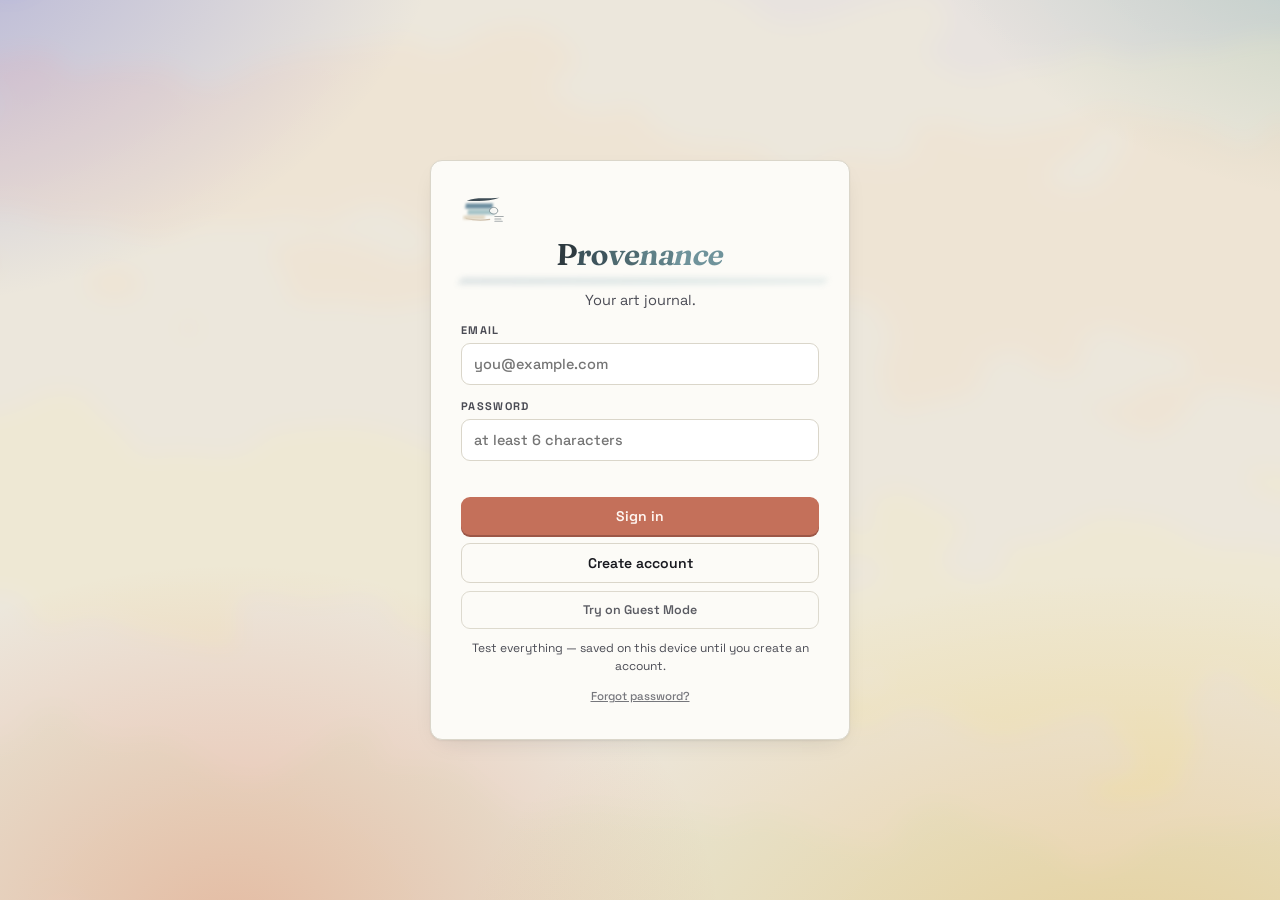
==== index.html @ 696d755c "Implement About modal with backup and delete options Added functionality for the About modal, includ" ====
<!DOCTYPE html>
<html lang="en">
<head>
  <link rel="icon" type="image/svg+xml" href="icon.svg">
<link rel="apple-touch-icon" href="icon.svg">
<link rel="manifest" href="manifest.webmanifest">
<meta name="mobile-web-app-capable" content="yes">
<meta charset="UTF-8">
<meta name="viewport" content="width=device-width, initial-scale=1, viewport-fit=cover">
<meta name="theme-color" content="#191A20">
<meta name="apple-mobile-web-app-capable" content="yes">
<title>Provenance – Your art journal</title>
<link rel="preconnect" href="https://fonts.googleapis.com">
<link rel="preconnect" href="https://fonts.gstatic.com" crossorigin>
<link href="https://fonts.googleapis.com/css2?family=Fraunces:ital,opsz,wght@0,9..144,400..900;1,9..144,400..900&family=Space+Grotesk:wght@400..700&display=swap" rel="stylesheet">
<style>
*{box-sizing:border-box}
:root{
  --paper:#F2F1EC; --card:#FCFBF7; --ink:#191A20; --ink-soft:#4A4B54;
  --line:#DAD6CA; --ultra:#2733C9; --verm:#DE4A1F; --ochre:#E39B18; --green:#2E7D4F;
  --shadow:0 1px 2px rgba(25,26,32,.06),0 8px 24px -12px rgba(25,26,32,.18);
  --r:12px;
}
html{scroll-behavior:smooth}
body{margin:0;font-family:'Space Grotesk',system-ui,sans-serif;color:var(--ink);min-height:100vh;background-color:var(--paper);
  background-image:
    radial-gradient(900px 500px at 92% -80px, rgba(39,51,201,.07), transparent 60%),
    radial-gradient(800px 520px at -120px 30%, rgba(222,74,31,.06), transparent 60%),
    radial-gradient(700px 500px at 85% 105%, rgba(227,155,24,.08), transparent 60%);
  background-attachment:scroll;}
body::after{content:'';position:fixed;inset:0;pointer-events:none;z-index:1;opacity:.6;
  background-image:url("data:image/svg+xml,%3Csvg xmlns='http://www.w3.org/2000/svg' width='140' height='140'%3E%3Cfilter id='n'%3E%3CfeTurbulence type='fractalNoise' baseFrequency='.9' numOctaves='2' stitchTiles='stitch'/%3E%3CfeColorMatrix values='0 0 0 0 0 0 0 0 0 0 0 0 0 0 0 0 0 0 .05 0'/%3E%3C/filter%3E%3Crect width='140' height='140' filter='url(%23n)'/%3E%3C/svg%3E");}
body.locked{overflow:hidden}
button{font-family:inherit}
.top{position:sticky;top:0;z-index:40;color:#F4F2EC;background:linear-gradient(120deg,hsl(var(--brand-hue,235),60%,24%),hsl(calc(var(--brand-hue,235) + 139),62%,30%) 55%,hsl(calc(var(--brand-hue,235) + 163),70%,34%))}  .bar{max-width:1100px;margin:auto;display:flex;align-items:center;gap:14px;padding:10px 18px;flex-wrap:wrap}
.brand{display:flex;align-items:center;gap:10px;background:none;border:0;color:inherit;cursor:pointer;padding:4px 0}
.brand-dabs{display:flex}
.brand-dabs i{width:13px;height:13px;display:block;margin-left:-4px;border:1.5px solid rgba(244,242,236,.85);border-radius:47% 53% 50% 50%/52% 48% 55% 45%}
.brand-dabs i:nth-child(1){background:var(--ultra)}
.brand-dabs i:nth-child(2){background:var(--verm)}
.brand-dabs i:nth-child(3){background:var(--ochre)}
.brand-name{font-family:'Fraunces';font-weight:650;font-size:22px;letter-spacing:.2px}
.brand-name em{font-style:italic;color:var(--ochre)}
.tabs{display:flex;gap:4px;background:rgba(255,255,255,.09);padding:4px;border-radius:999px}
.tab{border:0;background:transparent;color:#CFCDC4;font:600 14px 'Space Grotesk';padding:7px 16px;border-radius:999px;cursor:pointer;transition:.2s}
.tab:hover{color:#fff}
.tab.active{background:var(--paper);color:var(--ink)}
.bar-right{margin-left:auto;display:flex;align-items:center;gap:10px}
.btn{border:0;cursor:pointer;font:600 14px 'Space Grotesk';border-radius:9px;padding:10px 16px;display:inline-flex;align-items:center;gap:7px;transition:transform .15s,box-shadow .15s,background .15s,border-color .15s}
.btn:active{transform:translateY(1px)}
.btn.primary{background:var(--verm);color:#FFF7F2;box-shadow:0 2px 0 #A93413}
.btn.primary:hover{background:#E85A2E;transform:translateY(-1px)}
.btn.ghost{background:transparent;border:1.5px solid var(--line);color:var(--ink)}
.btn.ghost:hover{border-color:var(--ink)}
.btn.sm{padding:7px 12px;font-size:13px}
.icon-btn{border:0;background:transparent;cursor:pointer;color:var(--ink-soft);font-size:14px;padding:6px;border-radius:8px;line-height:1;transition:.15s}
.icon-btn:hover{background:rgba(25,26,32,.08);color:var(--ink)}
.icon-btn.light{color:#CFCDC4;font-size:16px}
.icon-btn.light:hover{background:rgba(255,255,255,.12);color:#fff}
main{max-width:1100px;margin:0 auto;padding:28px 18px 120px;position:relative;z-index:2}
.display{font-family:'Fraunces';font-weight:640;font-size:clamp(30px,4.5vw,44px);line-height:1.05;margin:0;letter-spacing:-.5px}
.sub{margin:6px 0 0;color:var(--ink-soft);font-size:14.5px}
.page-head{display:flex;align-items:flex-end;justify-content:space-between;gap:16px;margin-bottom:26px;flex-wrap:wrap}
.search{background:#fff;border:1.5px solid var(--line);border-radius:999px;padding:10px 18px;font:500 14px 'Space Grotesk';min-width:240px;transition:.2s;color:var(--ink)}
.search:focus{outline:none;border-color:var(--ultra);box-shadow:0 0 0 3px rgba(39,51,201,.15)}
.foot{text-align:center;color:#9B988C;font-size:12.5px;padding:0 18px 40px;position:relative;z-index:2}
@media(max-width:640px){.foot{padding:0 18px 170px}}
.day-head{display:flex;align-items:center;gap:10px;margin:30px 0 14px;font:700 12px 'Space Grotesk';letter-spacing:.14em;text-transform:uppercase;color:var(--ink-soft)}
.day-head::before{content:'';width:10px;height:10px;background:var(--ultra);border-radius:47% 53% 50% 50%/52% 48% 55% 45%;flex:none}
.day-head::after{content:'';flex:1;height:1px;background:var(--line)}
.card{background:var(--card);border:1px solid var(--line);border-radius:var(--r);box-shadow:var(--shadow)}
.entry{padding:16px 18px;margin-bottom:14px;animation:rise .5s cubic-bezier(.16,.84,.3,1) both;animation-delay:calc(var(--i,0)*45ms);transition:box-shadow .2s,transform .2s}
.entry:hover{transform:translateY(-2px);box-shadow:0 2px 3px rgba(25,26,32,.05),0 16px 32px -14px rgba(25,26,32,.22)}
.entry-top{display:flex;align-items:center;gap:8px;flex-wrap:wrap}
.chip{display:inline-flex;align-items:center;gap:6px;font:600 12.5px 'Space Grotesk';padding:5px 11px;border-radius:999px;border:1px solid var(--line);background:#fff}
.pchip{border-color:rgba(39,51,201,.35);background:rgba(39,51,201,.07);color:var(--ultra);cursor:pointer;transition:.15s}
.pchip:hover{background:rgba(39,51,201,.15)}
.chip.stage{background:transparent;border-color:transparent;color:#9B988C;font-weight:500;font-size:11.5px;padding:3px 8px}
.etime{margin-left:auto;font-size:12px;color:#9B988C;font-variant-numeric:tabular-nums}
.etools{position:absolute;right:0;top:0;bottom:0;display:flex;flex-direction:column;justify-content:center;gap:2px;opacity:0;transition:.2s;padding-right:4px}
.etools .icon-btn{font-size:13px;padding:5px 6px}
.entry:hover .etools{opacity:1}
.entry{position:relative}
@media (hover:none){.etools{opacity:1}}
.etext{margin:12px 2px 4px;font-size:15px;line-height:1.55;white-space:pre-wrap;color:#26272E}
.thumbs{display:flex;gap:8px;flex-wrap:wrap;margin-top:12px}
.thumb{position:relative;border:0;padding:0;background:#E9E6DC;border-radius:9px;overflow:hidden;cursor:zoom-in;width:110px;height:84px;box-shadow:inset 0 0 0 1px var(--line);flex:none}
.thumb img{width:100%;height:100%;object-fit:cover;display:block;transition:transform .3s}
.thumb:hover img{transform:scale(1.05)}
.thumb-x{position:absolute;top:5px;right:5px;width:22px;height:22px;border-radius:50%;border:0;background:rgba(20,21,27,.78);color:#fff;font-size:11px;cursor:pointer;line-height:1}
.pal{display:flex;align-items:center;gap:10px;margin-top:12px;flex-wrap:wrap}
.dabs{display:flex;flex-wrap:wrap}
.dab{width:19px;height:19px;flex:none;background:var(--c);border-radius:46% 54% 52% 48%/50% 46% 54% 50%;box-shadow:inset 0 0 0 1.5px rgba(25,26,32,.18),0 1px 2px rgba(25,26,32,.15);margin-left:-5px;transition:transform .15s}
.dab:first-child{margin-left:0}
.dab:hover{transform:scale(1.25) rotate(8deg)}
.dabs.sm .dab{width:14px;height:14px}
.pal-names{font-size:12.5px;color:var(--ink-soft)}
.hint{color:#9B988C;font-size:13px}
.pgrid{display:grid;grid-template-columns:repeat(auto-fill,minmax(250px,1fr));gap:20px}
.pcard{overflow:hidden;cursor:pointer;animation:rise .5s both;animation-delay:calc(var(--i,0)*55ms);transition:transform .25s cubic-bezier(.16,.84,.3,1),box-shadow .25s}
.pgrid .pcard:nth-child(3n+2){rotate:.4deg}
.pgrid .pcard:nth-child(3n){rotate:-.35deg}
.pcard:hover{transform:translateY(-5px);box-shadow:0 20px 40px -16px rgba(25,26,32,.3);rotate:0deg}
.pcover{aspect-ratio:4/3;position:relative;display:flex;align-items:center;justify-content:center;overflow:hidden;background:linear-gradient(135deg,hsl(var(--h,40) 45% 84%),hsl(calc(var(--h,40) + 45) 48% 70%))}
.pcover img{width:100%;height:100%;object-fit:cover;transition:transform .5s}
.pcard:hover .pcover img{transform:scale(1.04)}
.pnum-ghost{font-family:'Fraunces';font-style:italic;font-weight:700;font-size:74px;color:rgba(25,26,32,.18)}
.status{position:absolute;top:10px;left:10px;font:700 10.5px 'Space Grotesk';letter-spacing:.1em;text-transform:uppercase;padding:5px 10px;border-radius:999px;color:#fff}
.status.wip{background:var(--ochre);color:#3D2B00}
.status.done{background:var(--green)}
.pinfo{padding:14px 16px 16px;display:flex;flex-direction:column;justify-content:flex-start;min-height:90px}
.prow{align-items:baseline;margin-bottom:4px;min-height:24px}
.ptitle.untitled{color:var(--ink-soft);opacity:0.6;font-style:italic}.prow{display:flex;align-items:baseline;gap:9px;flex-wrap:wrap}
.pnum{font-family:'Fraunces';font-style:italic;font-weight:700;color:var(--verm);font-size:17px;white-space:nowrap}
.ptitle{font-family:'Fraunces';font-weight:620;font-size:19px;line-height:1.2}
.pmeta{margin-top:5px;font-size:12.5px;color:var(--ink-soft)}
.pinfo .dabs{margin-top:10px}
.backlink{background:none;border:0;font:600 13.5px 'Space Grotesk';color:var(--ultra);cursor:pointer;padding:0;margin-bottom:16px}
.backlink:hover{text-decoration:underline}
.pd-head{display:flex;gap:24px;padding:26px 28px;align-items:flex-start;flex-wrap:wrap;margin-bottom:8px}
.pd-num{font-family:'Fraunces';font-style:italic;font-weight:900;font-size:clamp(56px,9vw,92px);line-height:.85;color:var(--ultra)}
.pd-main{flex:1;min-width:240px}
.pd-stats{display:flex;gap:20px;margin-top:14px;flex-wrap:wrap;font-size:13px;color:var(--ink-soft)}
.pd-stats b{font-family:'Fraunces';font-size:18px;color:var(--ink);display:block}
.pd-actions{display:flex;gap:8px;flex-wrap:wrap}
.h3{font:700 12px 'Space Grotesk';letter-spacing:.14em;text-transform:uppercase;color:var(--ink-soft);margin:30px 0 12px}
.pal-chips{display:flex;flex-wrap:wrap;gap:8px}
.pal-chip{display:inline-flex;align-items:center;gap:8px;background:#fff;border:1px solid var(--line);padding:6px 12px 6px 8px;border-radius:999px;font-size:13px}
.pal-chip .dab{margin:0}
.filmstrip{display:flex;gap:14px;overflow-x:auto;padding:4px 2px 14px}
.film{flex:0 0 auto;border:0;background:none;padding:0;cursor:zoom-in;text-align:center}
.film img{height:150px;border-radius:8px;display:block;box-shadow:var(--shadow);border:4px solid #fff;transition:transform .2s}
.film:hover img{transform:translateY(-3px) rotate(-.6deg)}
.film span{display:block;font-size:11px;color:var(--ink-soft);margin-top:6px}
.empty{max-width:560px;margin:60px auto;text-align:center;background:var(--card);border:1px solid var(--line);border-radius:16px;padding:48px 34px;box-shadow:var(--shadow);animation:rise .5s both}
.empty .dabs{justify-content:center;margin-bottom:18px}
.empty .dabs .dab{width:26px;height:26px;margin-left:-8px}
.empty h2{margin:0 0 10px}
.empty p{color:var(--ink-soft);line-height:1.6;margin:0 0 22px}
.empty-actions{display:flex;gap:10px;justify-content:center;flex-wrap:wrap}
.empty.small{padding:26px;margin:20px auto;font-size:14px;color:var(--ink-soft)}
.modal-layer{position:fixed;inset:0;display:flex;align-items:flex-end;justify-content:center;z-index:80}
@media(min-width:640px){.modal-layer{align-items:center;padding:24px}}
.overlay{position:absolute;inset:0;background:rgba(20,21,27,.55);backdrop-filter:blur(3px);animation:fade .25s}
.panel{position:relative;background:var(--card);width:min(660px,100%);max-height:92vh;overflow:auto;border-radius:16px 16px 0 0;padding:22px 22px 26px;animation:pop .35s cubic-bezier(.16,.84,.3,1);box-shadow:0 24px 60px rgba(0,0,0,.3)}
@media(min-width:640px){.panel{border-radius:16px;padding:26px 28px}}
.panel-head{display:flex;align-items:center;justify-content:space-between;margin-bottom:8px}
.panel-head h2{font-family:'Fraunces';font-size:26px;margin:0;font-weight:640}
.panel label{display:block;font:700 11px 'Space Grotesk';letter-spacing:.12em;text-transform:uppercase;color:var(--ink-soft);margin:16px 0 6px}
.panel input[type=text],.panel input[type=number],.panel input[type=datetime-local],.panel select,.panel textarea{width:100%;background:#fff;border:1.5px solid var(--line);border-radius:9px;padding:10px 12px;font:500 14.5px 'Space Grotesk';color:var(--ink);transition:.2s}
.panel textarea{resize:vertical;min-height:110px;line-height:1.5}
.panel input:focus,.panel select:focus,.panel textarea:focus,.search:focus{outline:none;border-color:var(--ultra);box-shadow:0 0 0 3px rgba(39,51,201,.14)}
.grid2{display:grid;grid-template-columns:1fr 1fr;gap:12px}
@media(max-width:520px){.grid2{grid-template-columns:1fr}}
.rowflex{display:flex;gap:8px}
.rowflex select{flex:1}
.file-btn{display:inline-flex;border:1.5px dashed var(--line);border-radius:9px;padding:10px 14px;cursor:pointer;font:600 13px 'Space Grotesk';color:var(--ink-soft);margin-top:10px;transition:.2s}
.file-btn:hover{border-color:var(--ultra);color:var(--ultra)}
.pigments{display:flex;flex-wrap:wrap;gap:6px}
.pig{display:inline-flex;align-items:center;gap:6px;border:1px solid var(--line);background:#fff;border-radius:999px;padding:4px 10px 4px 6px;font-size:12px;cursor:pointer;transition:.15s;color:var(--ink-soft)}
.pig:hover{border-color:var(--ink);color:var(--ink);transform:translateY(-1px)}
.pig .dab{width:14px;height:14px;margin:0}
.color-row{display:flex;gap:8px;margin-bottom:8px;align-items:center}
.color-row input[type=color]{width:46px;height:42px;padding:2px;border:1.5px solid var(--line);border-radius:9px;background:#fff;cursor:pointer;flex:none}
.panel-foot{display:flex;gap:10px;margin-top:22px;align-items:center}
.spacer{flex:1}
.danger-btn{color:#B3261E;border-color:#E5B3AE}
.danger-btn:hover{border-color:#B3261E}
#lightbox{position:fixed;inset:0;background:rgba(15,15,19,.94);z-index:110;display:none;align-items:center;justify-content:center}
#lightbox.open{display:flex;animation:fade .2s}
#lightbox figure{margin:0;text-align:center}
#lightbox img{max-width:92vw;max-height:78vh;border-radius:6px;box-shadow:0 30px 80px rgba(0,0,0,.5)}
#lightbox figcaption{color:#B9B7AE;margin-top:14px;font-size:13px}
.lb-btn{position:absolute;background:rgba(244,242,236,.12);color:#F4F2EC;border:1px solid rgba(244,242,236,.25);width:44px;height:44px;border-radius:50%;font-size:17px;cursor:pointer;transition:.2s}
.lb-btn:hover{background:rgba(244,242,236,.25)}
.lb-close{top:18px;right:18px}
.lb-prev{left:16px;top:50%;transform:translateY(-50%)}
.lb-next{right:16px;top:50%;transform:translateY(-50%)}
.menu-wrap{position:relative}
.menu{position:absolute;right:0;top:calc(100% + 10px);background:var(--ink);border:1px solid rgba(255,255,255,.14);border-radius:12px;min-width:250px;padding:6px;display:none;box-shadow:0 20px 50px rgba(0,0,0,.4);z-index:60}
.menu.open{display:block;animation:pop .2s}
.menu button{display:block;width:100%;text-align:left;background:none;border:0;color:#E7E5DD;font:500 13.5px 'Space Grotesk';padding:9px 12px;border-radius:8px;cursor:pointer}
.menu button:hover{background:rgba(255,255,255,.1)}
.menu .danger{color:#FF9B84}
.menu hr{border:0;border-top:1px solid rgba(255,255,255,.12);margin:5px 8px}
.menu-note{padding:7px 12px;font-size:11.5px;color:#9B988C;line-height:1.45}
.menu-note b{color:#E7E5DD}
#toast{position:fixed;left:50%;bottom:26px;transform:translateX(-50%) translateY(20px);background:var(--ink);color:#F4F2EC;padding:11px 20px;border-radius:999px;font:600 13.5px 'Space Grotesk';opacity:0;pointer-events:none;transition:.3s;z-index:120;box-shadow:0 10px 30px rgba(0,0,0,.25);max-width:90vw;text-align:center}
#toast.show{opacity:1;transform:translateX(-50%)}
.fab{display:none}
@media(max-width:640px){
  .btn-label{display:none}
  .bar .btn.primary{padding:10px 14px}
  .search{min-width:0;width:100%}
  .pd-head{padding:20px}
  .fab{display:flex;position:fixed;right:18px;bottom:18px;z-index:50;width:58px;height:58px;border-radius:50%;background:var(--verm);color:#fff;border:0;font-size:28px;align-items:center;justify-content:center;box-shadow:0 10px 26px -6px rgba(222,74,31,.55);cursor:pointer;transition:transform .2s}
  .fab:active{transform:scale(.94)}
}
.auth-wrap{position:fixed;inset:0;z-index:90;display:flex;align-items:center;justify-content:center;padding:20px;overflow:auto;
  background-image:radial-gradient(900px 500px at 92% -80px, rgba(39,51,201,.07), transparent 60%),radial-gradient(800px 520px at -120px 30%, rgba(222,74,31,.06), transparent 60%),radial-gradient(700px 500px at 85% 105%, rgba(227,155,24,.08), transparent 60%);}
.auth-card{width:min(420px,100%);padding:34px 30px}
.auth-card .display{text-align:center;font-size:30px}
.auth-card .sub{text-align:center;margin:8px 0 4px}
.auth-card label{display:block;font:700 11px 'Space Grotesk';letter-spacing:.12em;text-transform:uppercase;color:var(--ink-soft);margin:14px 0 6px}
.auth-card input{width:100%;background:#fff;border:1.5px solid var(--line);border-radius:9px;padding:11px 12px;font:500 14.5px 'Space Grotesk';color:var(--ink)}
.auth-card input:focus{outline:none;border-color:var(--ultra);box-shadow:0 0 0 3px rgba(39,51,201,.14)}
.auth-msg{min-height:18px;font-size:13px;color:var(--verm);margin:12px 0 6px;text-align:center}
.auth-card ol{font-size:13.5px;line-height:1.8;color:var(--ink-soft);padding-left:20px;margin:14px 0 4px;text-align:left}
@keyframes rise{from{opacity:0;transform:translateY(14px)}to{opacity:1;transform:none}}
@keyframes fade{from{opacity:0}}
@keyframes pop{from{opacity:0;transform:translateY(18px) scale(.98)}to{opacity:1;transform:none}}
@media (prefers-reduced-motion:reduce){*{animation:none!important;transition:none!important}}
</style>
</head>
<body>

<div id="app-shell" style="display:none">
  <header class="top">
    <div class="bar">
      <button class="brand" data-action="goto" data-view="timeline" aria-label="Provenance home">
        <span class="brand-dabs"><i></i><i></i><i></i></span>
        <span class="brand-name"><span class="s1">P</span><span class="s2">ro</span><span class="s3">ve</span><span class="s4">na</span><span class="s5">nce</span></span>
      </button>
             <nav class="tabs">
        <button class="tab" data-action="goto" data-view="timeline">Timeline</button>
        <button class="tab" data-action="goto" data-view="paintings">Works</button>
      </nav>
      <button class="tab tab-viewer" data-action="goto" data-view="viewer">Viewer</button>
      <div class="bar-right">
        <div class="menu-wrap">
          <button class="icon-btn light" data-action="menu-toggle" title="Account &amp; data">⚙</button>
          <div class="menu" id="menu">
            <div class="menu-note"><b id="user-email"></b><br>Saved to the cloud automatically ✓</div>
            <hr>
            <button data-action="export">Export my data (.json)</button>
            <button data-action="import-click">Import a backup</button>
            <button data-action="load-sample">Load sample studio</button>
            <hr>
            <button data-action="sign-out" class="danger">Sign out</button>
          </div>
        </div>
      </div>
    </div>
  </header>
  <main id="view"></main>
  <footer class="foot">Provenance — your art journal.</footer>
</div>
<button class="float-btn entry-fab" data-action="new-entry" aria-label="New entry">+</button>
<button class="float-btn work-fab" data-action="new-painting" aria-label="New work">+</button>
<div id="auth-screen" class="auth-wrap" style="display:none">
  <div class="auth-card card">
    <div class="dabs" style="justify-content:center;margin-bottom:14px"><span class="dab" style="--c:var(--ultra)"></span><span class="dab" style="--c:var(--verm)"></span><span class="dab" style="--c:var(--ochre)"></span></div>
    <h1 class="display"><span class="s1">P</span><span class="s2">ro</span><span class="s3">ve</span><span class="s4">na</span><span class="s5">nce</span></h1>
    <p class="sub">Your art journal.</p>
    <label>Email</label>
    <input type="email" id="auth-email" placeholder="you@example.com" autocomplete="off">
    <label>Password</label>
    <input type="password" id="auth-password" placeholder="at least 6 characters" autocomplete="off">
    <div id="auth-msg" class="auth-msg"></div>
    <button class="btn primary" id="auth-signin" style="width:100%;justify-content:center">Sign in</button>
    <button class="btn ghost" id="auth-signup" style="width:100%;justify-content:center;margin-top:8px">Create account</button>
  </div>
</div>

<div id="setup-screen" class="auth-wrap" style="display:none">
  <div class="auth-card card">
    <div class="dabs" style="justify-content:center;margin-bottom:14px"><span class="dab" style="--c:var(--ultra)"></span><span class="dab" style="--c:var(--verm)"></span><span class="dab" style="--c:var(--ochre)"></span></div>
    <h1 class="display" style="font-size:28px">Welcome to Provenance</h1>
    <p class="sub">One-time setup — paste your Supabase key below.</p>
    <ol>
      <li>In Supabase, click the green <b>Connect</b> button at the top.</li>
      <li>Copy the key labeled <b>anon</b> (the public one).</li>
      <li>Paste it in the box below and press <b>Connect</b>.</li>
    </ol>
    <label>Supabase anon key</label>
    <input type="text" id="setup-key" placeholder="Paste your long key here">
    <div id="setup-msg" class="auth-msg"></div>
    <button class="btn primary" id="setup-save" style="width:100%;justify-content:center">Connect</button>
  </div>
</div>

<div id="modal-root"></div>
<div id="lightbox"></div>
<div id="toast"></div>
<input type="file" id="import-file" accept="application/json,.json" hidden>

<script src="supabase.js"></script>
<script>
'use strict';
/* Your address is filled in. Paste your anon key between the quotes on the EMBEDDED_KEY line. */
const SUPABASE_URL='https://ouvmdjbcovqmxucruahs.supabase.co';
const EMBEDDED_KEY='sb_publishable_d23fn1F8PlCQc-F3BCdJ7g_Z9bJ0OZf';
let anonKey='sb_publishable_d23fn1F8PlCQc-F3BCdJ7g_Z9bJ0OZf';
try{anonKey=localStorage.getItem('provenance.anonKey')||anonKey;}catch(e){}
if(!anonKey&&!EMBEDDED_KEY.includes('PASTE'))anonKey=EMBEDDED_KEY;
let db=null;

const $=s=>document.querySelector(s);
const uid=()=>Math.random().toString(36).slice(2,9)+Date.now().toString(36);
const esc=s=>String(s??'').replace(/[&<>"']/g,m=>({'&':'&amp;','<':'&lt;','>':'&gt;','"':'&quot;',"'":'&#39;'}[m]));
const pad2=n=>String(n).padStart(2,'0');
const numTag=n=>n?''+pad2(n):'';
const pLabel=p=>{
  const name=(p.title&&p.title!=='Untitled')?p.title:(p.number?'Untitled':'Untitled work');
  return p.number?(''+pad2(p.number)+' — '+name):name;
};
const bookNum=p=>p.number?('<div class="book-pnum">'+pad2(p.number)+'</div>'):'';
const docsNum=p=>p.number?('<div class="pnum">'+pad2(p.number)+'</div>'):'';
const plural=(s,p,n)=>n===1?s:p;
const STAGES=['Sketch','Underpainting','Block-in','Working pass','Details','Adjustments','Varnished','Finished'];
const MEDIUMS=['Oil','Acrylic','Watercolor','Gouache','Tempera','Ink','Pencil','Charcoal','Fiber arts','Quilting','Mixed media','Other'];
const PIGMENTS=[['Titanium White','#F6F4EE'],['Ivory Black','#23211E'],['Cadmium Yellow','#F2B621'],['Yellow Ochre','#C98A2C'],['Cadmium Red','#D8402A'],['Alizarin Crimson','#8E2434'],['Burnt Sienna','#8A4A2B'],['Burnt Umber','#5F4030'],['Raw Umber','#6E5B3E'],['Cadmium Orange','#E8722C'],['Ultramarine','#2733C9'],['Cobalt Blue','#2B5AC0'],['Cerulean Blue','#3C7DA6'],['Viridian','#2E7D5B'],['Sap Green','#5C7A3A'],['Dioxazine Violet','#5B3A6E']];
const fmtTime=iso=>new Date(iso).toLocaleTimeString(undefined,{hour:'numeric',minute:'2-digit'});
function fmtShort(iso){const d=new Date(iso),o={month:'short',day:'numeric'};if(d.getFullYear()!==new Date().getFullYear())o.year='numeric';return d.toLocaleDateString(undefined,o);}
function fmtDayLabel(d){const t=new Date();t.setHours(0,0,0,0);const x=new Date(d);x.setHours(0,0,0,0);const diff=(t-x)/864e5;if(diff===0)return'Today';if(diff===1)return'Yesterday';const o={weekday:'long',month:'long',day:'numeric'};if(d.getFullYear()!==t.getFullYear())o.year='numeric';return d.toLocaleDateString(undefined,o);}
const fmtDateTime=iso=>fmtShort(iso)+' · '+fmtTime(iso);
function timeAgo(iso){const s=(Date.now()-new Date(iso))/1000;if(s<60)return'just now';const m=s/60;if(m<60)return Math.round(m)+'m ago';const h=m/60;if(h<24)return Math.round(h)+'h ago';const d=h/24;if(d<7)return Math.round(d)+'d ago';const w=d/7;if(w<5)return Math.round(w)+'w ago';return fmtShort(iso);}
const dayKey=iso=>{const d=new Date(iso);return d.getFullYear()+'-'+d.getMonth()+'-'+d.getDate();};
const toLocalInput=d=>d.getFullYear()+'-'+pad2(d.getMonth()+1)+'-'+pad2(d.getDate())+'T'+pad2(d.getHours())+':'+pad2(d.getMinutes());
function toast(msg){const t=$('#toast');t.textContent=msg;t.classList.add('show');clearTimeout(t._h);t._h=setTimeout(()=>t.classList.remove('show'),3200);}
function mulberry32(a){return function(){a|=0;a=a+0x6D2B79F5|0;let t=Math.imul(a^a>>>15,1|a);t=t+Math.imul(t^t>>>7,61|t)^t;return((t^t>>>14)>>>0)/4294967296;};}

let state={paintings:[],entries:[]};

async function loadJournal(){
  if(!db)return;
  const{data:{user}}=await db.auth.getUser();
  if(!user)return;
  const{data,error}=await db.from('journals').select('data').eq('user_id',user.id).maybeSingle();
  if(error){toast('Could not load your journal');return;}
  state=(data&&data.data)?data.data:{paintings:[],entries:[]};
}
async function save(){
  if(!db)return false;
  const{data:{user}}=await db.auth.getUser();
  if(!user)return false;
  const{error}=await db.from('journals').upsert({user_id:user.id,data:state,updated_at:new Date().toISOString()},{onConflict:'user_id'});
  if(error){toast('⚠ Could not save — check your connection');return false;}
  return true;
}

const getP=id=>state.paintings.find(p=>p.id===id);
const entriesOf=pid=>state.entries.filter(e=>e.paintingId===pid).sort((a,b)=>a.date<b.date?-1:1);
const lastActivity=p=>{const es=entriesOf(p.id);return es.length?es[es.length-1].date:p.createdAt;};
function uniqueColors(entries){const m=new Map();entries.forEach(e=>(e.colors||[]).forEach(c=>{if(c.hex&&!m.has(c.hex.toLowerCase()))m.set(c.hex.toLowerCase(),c);}));return[...m.values()];}
let view={name:'timeline',q:''};
let draft=null,lbSet=[],lbIdx=0;

function render(){
  try{sessionStorage.setItem('provenance.view',JSON.stringify(view));}catch(e){}
  document.querySelectorAll('.tab').forEach(b=>b.classList.toggle('active',b.dataset.view===(view.name==='painting'?'paintings':view.name==='entry'?'timeline':view.name)));
  const el=$('#view');
  if(view.name==='timeline')el.innerHTML=timelineHTML();
  else if(view.name==='paintings')el.innerHTML=paintingsHTML();
  else if(view.name==='entry')el.innerHTML=entryDetailHTML(view.entryId);
  else if(view.name==='viewer'){el.innerHTML=viewerHTML();if(typeof drawViewer==='function')drawViewer();}
  else el.innerHTML=paintingDetailHTML(view.paintingId);
}
function filteredEntries(){
  let es=[...state.entries].sort((a,b)=>a.date<b.date?1:-1);
  if(view.tlDir==='asc')es.reverse();
  const q=(view.q||'').trim().toLowerCase();
  if(!q)return es;
  return es.filter(e=>{const p=getP(e.paintingId);const hay=[e.text,e.stage,p?(p.title+' '+p.number):''].join(' ').toLowerCase();return hay.includes(q);});
}
function timelineHTML(){
  const asc=view.tlDir==='asc';
  return '<div class="page-head"><div><h1 class="display">Studio timeline</h1>'
    +'<p class="sub">'+state.entries.length+' '+plural('entry','entries',state.entries.length)+' across '+state.paintings.length+' '+plural('work','works',state.paintings.length)+' · '+(asc?'oldest first':'newest first')+'</p></div>'
    +(state.paintings.length?'<div style="display:flex;gap:8px;align-items:center;flex-wrap:wrap">'
      +'<button class="btn ghost sort-btn" data-action="tl-sort">'+(asc?'↓ Newest first':'↑ Oldest first')+'</button>'
      +'<input id="tl-search" class="search" type="search" autocomplete="off" placeholder="Search notes, entries…" value="'+esc(view.q)+'"></div>':'')
    +'</div><div id="tl-list">'+timelineListHTML(filteredEntries())+'</div>';
}
function timelineListHTML(entries){
  if(!state.paintings.length)return emptyStudioHTML();
  if(!entries.length)return '<div class="empty small">'+(state.entries.length?'Nothing matches that search.':'entries yet — hit <b>+ New entry</b> to log your first session.')+'</div>';
  let html='',lastDay='',i=0;
  for(const e of entries){
    const k=dayKey(e.date);
    if(k!==lastDay){lastDay=k;html+='<div class="day-head">'+fmtDayLabel(new Date(e.date))+'</div>';}
    html+=entryCardHTML(e,i++);
  }
  return html;
}
function entryCardHTML(e,i){
  const p=getP(e.paintingId)||{id:'',number:'?',title:'(deleted painting)'};
  const imgs=(e.images||[]).map((src,j)=>'<button class="thumb" data-action="lightbox" data-entry="'+e.id+'" data-idx="'+j+'"><img src="'+src+'" alt="" loading="lazy"></button>').join('');
  let cols='';
  if(e.colors&&e.colors.length){
    cols='<div class="pal"><span class="dabs">'+e.colors.map(c=>'<span class="dab" style="--c:'+esc(c.hex)+'" title="'+esc(c.name||c.hex)+'"></span>').join('')+'</span>'
      +(e.colors.some(c=>c.name)?'<span class="pal-names">'+esc(e.colors.filter(c=>c.name).map(c=>c.name).join(' · '))+'</span>':'')+'</div>';
  }
  return '<article class="entry card" style="--i:'+Math.min(i,10)+'" data-action="open-entry" data-id="'+e.id+'" role="button" tabindex="0">'
    +'<div class="entry-top">'
    +'<button class="chip pchip" data-action="open-painting" data-id="'+p.id+'"><b>'+numTag(p.number)+'</b>'+(p.title&&p.title!=='Untitled'?'<span>'+esc(p.title)+'</span>':(p.number?'':'<span>Untitled work</span>'))+'</button>'
    +'<span class="etime">'+fmtDateTime(e.date)+'</span>'
    +'<span class="etools"><button class="icon-btn" data-action="share-entry" data-id="'+e.id+'" title="Share">📤</button>'
    +'<button class="icon-btn" data-action="edit-entry" data-id="'+e.id+'" title="Edit">✎</button></span></div>'
    +(e.text?'<p class="etext">'+esc(e.text)+'</p>':'')
    +(imgs?'<div class="thumbs">'+imgs+'</div>':'')
    +'</article>';
}
  function entryDetailHTML(id){
  const e=state.entries.find(x=>x.id===id);
  if(!e){view.name='timeline';return timelineHTML();}
  const p=getP(e.paintingId);
  const imgs=e.images||[];
  return '<button class="backlink" data-action="goto" data-view="timeline">← Timeline</button>'
    +'<div class="pd-head card"><div class="pd-main">'
    +'<button class="display" data-action="open-painting" data-id="'+(p?p.id:'')+'" style="font-size:clamp(24px,4vw,34px);background:none;border:0;color:inherit;cursor:pointer;padding:0;text-align:left;font-weight:640;line-height:1.05;letter-spacing:-.5px">'+(p?numTag(p.number)+'<span> '+esc(p.title)+'</span>':'<span>(deleted work)</span>')+'</button>'
    +'<p class="sub">'+fmtDateTime(e.date)+'</p>'
    +'<div class="pd-actions" style="margin-top:14px">'
    +(p?'<button class="btn ghost" data-action="open-painting" data-id="'+p.id+'">'+(p.title&&p.title!=='Untitled'?(p.number?numTag(p.number)+' '+esc(p.title):esc(p.title)):(p.number?numTag(p.number):'Work page'))+'</button>':'')
    +'<button class="btn ghost" data-action="edit-entry" data-id="'+e.id+'">✎ Edit</button>'
    +'<button class="btn ghost" data-action="share-entry" data-id="'+e.id+'">📤 Share</button>'
    +'</div></div></div>'
    +(e.text?'<section class="card" style="padding:18px 20px;margin-bottom:14px"><p class="etext" style="margin:0">'+esc(e.text)+'</p></section>':'')
    +(imgs.length?'<section><h3 class="h3">Photos</h3><div class="thumbs">'+imgs.map((src,j)=>'<button class="thumb" style="width:150px;height:112px" data-action="lightbox" data-entry="'+e.id+'" data-idx="'+j+'"><img src="'+src+'" alt="" loading="lazy"></button>').join('')+'</div></section>':'');
}
function filteredPaintings(){
  let ps=[...state.paintings];
  if(view.wkDir==='new')ps.sort((a,b)=>(b.createdAt||0)-(a.createdAt||0));
  else ps.sort((a,b)=>(a.number||0)-(b.number||0));
  const q=(view.wq||'').trim().toLowerCase();
  if(!q)return ps;
  return ps.filter(p=>[p.title,String(p.number||''),p.medium,p.size].join(' ').toLowerCase().includes(q));
}
function wkGridHTML(ps){
  return ps.length?'<div class="pgrid">'+ps.map((p,i)=>pcardHTML(p,i)).join('')+'</div>':'<div class="empty small">Nothing matches that search.</div>';
}
function paintingsHTML(){
  if(!state.paintings.length)return '<div class="page-head"><div><h1 class="display">Works</h1><p class="sub">0 in the catalog</p></div></div>'+emptyStudioHTML();
  const rev=view.wkDir==='new';
  return '<div class="page-head"><div><h1 class="display">Works</h1><p class="sub">'+state.paintings.length+' in the catalog · '+(rev?'newest first':'by number')+'</p></div>'
    +'<div style="display:flex;gap:8px;align-items:center;flex-wrap:wrap">'
    +'<button class="btn ghost sort-btn" data-action="wk-sort">'+(rev?'↑ By number':'↓ Newest first')+'</button>'
    +'<input id="wk-search" class="search search-sm" type="search" autocomplete="off" placeholder="Search works…" value="'+esc(view.wq||'')+'"></div>'
    +'</div><div id="wk-grid">'+wkGridHTML(filteredPaintings())+'</div>';
}
function pcardHTML(p,i){
  const es=entriesOf(p.id);
  const allImgs=es.flatMap(e=>e.images||[]);
  let cover=p.cover&&allImgs.includes(p.cover)?p.cover:null;
  if(!cover){const imgEntry=[...es].reverse().find(e=>e.images&&e.images.length);cover=imgEntry?imgEntry.images[0]:null;}
  const cols=uniqueColors(es).slice(0,6);
  const hasTitle = p.title && p.title !== 'Untitled';
  const hasNumber = !!p.number;
  const titleClass = (!hasTitle && !hasNumber) ? 'ptitle untitled' : 'ptitle';
  const titleText = hasTitle ? esc(p.title) : (hasNumber ? '' : 'Untitled work');
  return '<article class="pcard card" style="--i:'+Math.min(i,8)+'" data-action="open-painting" data-id="'+p.id+'" role="button" tabindex="0">'
    +'<div class="pcover" style="'+(cover?'':'--h:'+((p.number*47)%360))+'">'
    +(cover?'<img src="'+cover+'" alt="" loading="lazy">':'<span class="pnum-ghost">'+(p.number?pad2(p.number):'')+'</span>')
    +'</div>'
    +'<div class="pinfo"><div class="prow">'
    +(hasNumber ? '<span class="pnum">'+numTag(p.number)+'</span>' : '')
    +'<span class="'+titleClass+'">'+titleText+'</span>'
    +'</div>'
    +'<div class="pmeta">'+(p.medium||'—')+(p.size?' · '+esc(p.size):'')+' · '+es.length+' '+plural('entry','entries',es.length)+(es.length?' · '+timeAgo(lastActivity(p)):'')+'</div>'
    +'</div></article>';
}
function paintingDetailHTML(id){
  const p=getP(id);if(!p){view.name='paintings';return paintingsHTML();}
  const es=entriesOf(p.id);
  const cols=uniqueColors(es);
  const imgs=es.flatMap(e=>(e.images||[]).map(src=>({src,date:e.date})));
  const first=es.length?es[0].date:null,last=es.length?es[es.length-1].date:null;
  return '<button class="backlink" data-action="goto" data-view="paintings">← All works</button>'
    +'<div class="pd-head card"><div class="pd-num">'+(p.number?pad2(p.number):'')+'</div><div class="pd-main">'
    +'<h1 class="display">'+esc(p.title)+'</h1>'
    +'<p class="sub">'+(p.medium||'Medium —')+(p.size?' · '+esc(p.size):'')+' · started '+fmtShort(first||p.createdAt)+'</p>'
    +'<div class="pd-stats"><span><b>'+es.length+'</b> '+plural('entry','entries',es.length)+'</span>'
    +'<span><b>'+cols.length+'</b> colors</span><span><b>'+imgs.length+'</b> photos</span>'
    +(last&&first?'<span><b>'+(Math.max(1,Math.round((new Date(last)-new Date(first))/864e5))+1)+'</b> days active</span>':'')
    +'</div></div><div class="pd-actions">'
    +'<button class="btn primary" data-action="new-entry" data-painting="'+p.id+'">+ Add entry</button>'
    +'<button class="btn ghost" data-action="edit-painting" data-id="'+p.id+'">Edit</button>'
    +'<button class="btn ghost" data-action="share-work" data-id="'+p.id+'">📤 Share</button>'
    +'</div></div>'
    +(imgs.length?'<section><h3 class="h3">Progress filmstrip</h3><div class="filmstrip">'+imgs.map((im,i)=>'<button class="film" data-action="lightbox-list" data-list="'+p.id+'" data-idx="'+i+'"><img src="'+im.src+'" loading="lazy"><span>'+fmtShort(im.date)+'</span></button>').join('')+'</div></section>':'')
    +'<section><h3 class="h3">Work log · newest first</h3>'
    +(es.length?[...es].reverse().map((e,i)=>entryCardHTML(e,i)).join(''):'<div class="empty small">sessions logged yet.</div>')+'</section>';
}
function emptyStudioHTML(){
  return '<div class="empty"><div class="dabs"><span class="dab" style="--c:var(--ultra)"></span><span class="dab" style="--c:var(--verm)"></span><span class="dab" style="--c:var(--ochre)"></span></div>'
    +'<h2 class="display">Start your studio log</h2>'
    +'<p>Catalog each work, then log progress as the work develops — progress photos, notes, and the exact colors on your palette.</p>'
    +'<div class="empty-actions"><button class="btn primary" data-action="new-painting">+ Create your first work</button>'
    +'</div></div>';
}

function openModal(html){const w=document.createElement('div');w.className='modal-layer';w.innerHTML=html;$('#modal-root').appendChild(w);document.body.classList.add('locked');return w;}
function closeModal(){const r=$('#modal-root');if(r.lastElementChild)r.lastElementChild.remove();if(!r.children.length)document.body.classList.remove('locked');}
function openComposer(entryId,presetPainting){
  const e=entryId?state.entries.find(x=>x.id===entryId):null;
  if(entryId&&!e)return;
  draft={id:e?e.id:null,images:e?[...(e.images||[])]:[],colors:e?(e.colors||[]).map(c=>({...c})):[]};
  const ps=[...state.paintings].sort((a,b)=>a.number-b.number);
  const selVal=e?e.paintingId:(presetPainting||'');
  const layer=openModal('<div class="overlay" data-action="overlay-close"><form class="panel" id="composer">'
    +'<div class="panel-head"><h2>'+(e?'Edit entry':'New entry')+'</h2><button type="button" class="icon-btn" data-action="close-modal">✕</button></div>'
    +'<label>Work</label><div class="rowflex"><select name="paintingId">'
    +'<option value="" disabled '+(selVal?'':'selected')+'>Choose a work…</option>'
    +ps.map(p=>'<option value="'+p.id+'" '+(p.id===selVal?'selected':'')+'>'+esc(pLabel(p))+'</option>').join('')
+(ps.length?'':'<p class="hint" style="margin:6px 0 0">No works yet — tap “+ New” to create one, then save this entry to it.</p>')        
  +'<label>Date &amp; time</label><input type="datetime-local" name="date" value="'+toLocalInput(e?new Date(e.date):new Date())+'">'
    +'<label>Notes</label><textarea name="text" placeholder="What changed in this session? Mixes, decisions, what to try next…">'+(e?esc(e.text||''):'')+'</textarea>'
    +'<label>Photos</label><div class="thumbs" id="draft-images"></div>'
    +'<label class="file-btn" for="entry-photos">＋ Add photos…</label><input type="file" id="entry-photos" accept="image/*" multiple hidden data-role="entry-photos">'
    +'<div class="panel-foot">'+(e?'<button type="button" class="btn ghost danger-btn" data-action="delete-entry" data-id="'+e.id+'">Delete</button>':'')
    +'<span class="spacer"></span><button type="button" class="btn ghost" data-action="close-modal">Cancel</button>'
    +'<button class="btn primary">'+(e?'Save changes':'Save entry')+'</button></div></form></div>');
  renderDraftImages();renderDraftColors();
  layer.querySelector('#composer').addEventListener('submit',onComposerSubmit);
}
async function onComposerSubmit(ev){
  ev.preventDefault();
  const f=new FormData(ev.target),pid=f.get('paintingId');
  if(!pid){toast('Choose a work of art first (or create one with “+ New”).');return;}
  const wasEdit=!!draft.id,prev=wasEdit?state.entries.find(x=>x.id===draft.id):null;
  const rec={id:draft.id||uid(),paintingId:pid,
    date:f.get('date')?new Date(f.get('date')).toISOString():new Date().toISOString(),
    stage:'',text:(f.get('text')||'').trim(),
    images:draft.images,colors:draft.colors.filter(c=>c.hex),
    createdAt:prev?prev.createdAt:Date.now(),updatedAt:Date.now()};
  if(wasEdit){const i=state.entries.findIndex(x=>x.id===draft.id);state.entries[i]=rec;}else state.entries.push(rec);
  if(await save()){toast(wasEdit?'Entry updated':'Entry logged');closeModal();render();}
}
function renderDraftImages(){
  const box=document.getElementById('draft-images');if(!box||!draft)return;
  box.innerHTML=draft.images.map((src,i)=>'<span class="thumb"><img src="'+src+'"><button type="button" class="thumb-x" data-action="remove-image" data-i="'+i+'">✕</button></span>').join('')||'<span class="hint">photos yet</span>';
}
function renderDraftColors(){
  const box=document.getElementById('draft-colors');if(!box||!draft)return;
  box.innerHTML=draft.colors.map((c,i)=>'<div class="color-row"><input type="color" value="'+esc(c.hex)+'" data-color-hex="'+i+'" aria-label="color">'
    +'<input type="text" value="'+esc(c.name||'')+'" placeholder="Pigment / mix name" data-color-name="'+i+'">'
    +'<button type="button" class="icon-btn" data-action="remove-color" data-i="'+i+'">✕</button></div>').join('');
}
function openPaintingForm(pid,onSaved){
  const p=pid?getP(pid):null;
  const nextNum=p?p.number:state.paintings.reduce((m,x)=>Math.max(m,x.number||0),0)+1;
  const isOther=p&&(p.medium==='Other'||MEDIUMS.indexOf(p.medium)===-1);
const otherVal=p&&MEDIUMS.indexOf(p.medium)===-1&&p.medium!=='Other'?p.medium:'';
const es=p?entriesOf(p.id):[];
const allImgs=es.flatMap(e=>e.images||[]);
const coverHTML=p&&allImgs.length?('<label>Cover photo</label><input type="hidden" name="cover" value="'+esc(p.cover||'')+'"><div class="thumbs" id="cover-picker">'+allImgs.map(src=>'<button type="button" class="thumb cover-opt'+((p.cover||'')===src?' sel':'')+'" data-action="pick-cover" data-src="'+src+'"><img src="'+src+'" alt=""></button>').join('')+'</div><p class="hint">Tap a photo to choose the Works-tab cover.</p>'):'';
  const layer=openModal('<div class="overlay" data-action="overlay-close"><form class="panel" id="pform">'
    +'<div class="panel-head"><h2>'+(p?'Edit work':'New work')+'</h2><button type="button" class="icon-btn" data-action="close-modal">✕</button></div>'
    +'<div class="grid2"><div><label>Number (optional)</label><input type="number" name="number" min="1" placeholder="leave blank for none" value="'+(p?(p.number||''):'')+'"></div>'
    +'<div><label>Medium</label><select name="medium"><option value="">—</option>'+MEDIUMS.map(m=>'<option value="'+m+'" '+(p&&p.medium===m?'selected':'')+'>'+m+'</option>').join('')+'</select></div></div>'
    +'<label>Title (optional)</label><input type="text" name="title" placeholder="Leave blank for untitled" value="'+(p&&p.title!=='Untitled'?esc(p.title):'')+'">'
    +(p?'<div class="grid2"><div><label>Status</label><select name="status"><option value="in-progress" '+(p.status==='in-progress'?'selected':'')+'>In progress</option>'
    +'<option value="finished" '+(p.status==='finished'?'selected':'')+'>Finished</option></select></div>'
    +'<div><label>Size</label><input type="text" name="size" value="'+esc(p.size||'')+'"></div></div>':'')
    +coverHTML
    +'<div class="panel-foot">'+(p?'<button type="button" class="btn ghost danger-btn" data-action="delete-painting" data-id="'+p.id+'">🗑 Delete</button><span class="spacer"></span>':'<span class="spacer"></span>')+'<button type="button" class="btn ghost" data-action="close-modal">Cancel</button>'
                        +'<button class="btn primary">'+(p?'Save changes':'Create work')+'</button></div></form></div>');
  layer.querySelector('#pform').addEventListener('submit',async ev=>{
    ev.preventDefault();
    const f=new FormData(ev.target);
    const title=(f.get('title')||'').trim();
    const rec={id:p?p.id:uid(),number:parseInt(f.get('number'))||0,title:title||'Untitled',medium:f.get('medium')||'',size:(f.get('size')||'').trim(),status:f.get('status')||(p?p.status:'in-progress'),createdAt:p?p.createdAt:Date.now()};
    if(p)Object.assign(p,rec);else state.paintings.push(rec);
    if(await save()){toast(p?'Work updated':'Work '+numTag(rec.number)+' created');closeModal();render();if(onSaved)onSaved(rec.id);}
  });
  setTimeout(()=>{const t=layer.querySelector('input[name=title]');if(t)t.focus();},60);
}

function fileToDataURL(file){
  return new Promise((res,rej)=>{
    const url=URL.createObjectURL(file),img=new Image();
    img.onload=()=>{const max=1200,sc=Math.min(1,max/Math.max(img.width,img.height));
      const c=document.createElement('canvas');c.width=Math.max(1,Math.round(img.width*sc));c.height=Math.max(1,Math.round(img.height*sc));
      c.getContext('2d').drawImage(img,0,0,c.width,c.height);URL.revokeObjectURL(url);res(c.toDataURL('image/jpeg',.82));};
    img.onerror=()=>{URL.revokeObjectURL(url);rej(new Error('bad'));};
    img.src=url;
  });
}
function openLightboxFromEntry(eid,idx){const e=state.entries.find(x=>x.id===eid);if(!e)return;
  const p=getP(e.paintingId);lbSet=(e.images||[]).map(src=>({src,cap:numTag(p?p.number:'?')+' · '+fmtDateTime(e.date)}));showLB(idx);}
function openLightboxFromPainting(pid,idx){const p=getP(pid);if(!p)return;
  lbSet=entriesOf(pid).flatMap(e=>(e.images||[]).map(src=>({src,cap:numTag(p.number)+' · '+fmtShort(e.date)})));showLB(idx);}
function showLB(i){
  lbIdx=(i+lbSet.length)%lbSet.length;const it=lbSet[lbIdx];
  $('#lightbox').innerHTML=(lbSet.length>1?'<button class="lb-btn lb-prev" data-action="lb-nav" data-d="-1">←</button><button class="lb-btn lb-next" data-action="lb-nav" data-d="1">→</button>':'')
    +'<figure><img src="'+it.src+'" alt=""><figcaption>'+it.cap+' · '+(lbIdx+1)+' / '+lbSet.length+'</figcaption></figure>';
  $('#lightbox').classList.add('open');document.body.classList.add('locked');
}
function hideLB(){$('#lightbox').classList.remove('open');document.body.classList.remove('locked');lbSet=[];}
let lbTouchStartX = 0;
let lbTouchEndX = 0;
const lbEl = document.getElementById('lightbox');
if(lbEl) {
  lbEl.addEventListener('touchstart', e => { lbTouchStartX = e.changedTouches[0].screenX; }, {passive:true});
  lbEl.addEventListener('touchend', e => {
    lbTouchEndX = e.changedTouches[0].screenX;
    const diff = lbTouchStartX - lbTouchEndX;
    if (Math.abs(diff) > 50) {
      if (diff > 0) showLB(lbIdx + 1);
      else showLB(lbIdx - 1);
    }
  }, {passive:true});
}
function exportJSON(){
  const blob=new Blob([JSON.stringify(state,null,2)],{type:'application/json'});
  const a=document.createElement('a');a.href=URL.createObjectURL(blob);
  a.download='provenance-backup-'+new Date().toISOString().slice(0,10)+'.json';a.click();
  setTimeout(()=>URL.revokeObjectURL(a.href),5000);
  toast('Backup downloaded — keep it somewhere safe');
}
function readImport(input){
  const f=input.files[0];input.value='';if(!f)return;
  const r=new FileReader();
  r.onload=async()=>{try{const d=JSON.parse(r.result);
    if(d&&Array.isArray(d.paintings)&&Array.isArray(d.entries)){state=d;if(await save()){render();toast('Imported '+d.entries.length+' entries');}}
    else toast('Not a valid Provenance backup');}catch(err){toast('Could not read that file');}};
  r.readAsText(f);
}
function genPaintingImage(seed,pal){
  const rnd=mulberry32(seed),c=document.createElement('canvas');c.width=720;c.height=540;
  const x=c.getContext('2d'),pick=()=>pal[Math.floor(rnd()*pal.length)];
  x.fillStyle=pal[0];x.fillRect(0,0,720,540);
  for(let i=0;i<4;i++){x.globalAlpha=.28+rnd()*.3;x.fillStyle=pick();x.beginPath();x.ellipse(rnd()*720,rnd()*540,180+rnd()*260,120+rnd()*200,rnd()*3,0,7);x.fill();}
  if(rnd()>.35){x.globalAlpha=.5;x.fillStyle=pick();const y=180+rnd()*220;x.fillRect(0,y,720,60+rnd()*140);}
  for(let i=0;i<90;i++){x.globalAlpha=.1+rnd()*.4;x.fillStyle=pick();x.save();x.translate(rnd()*720,rnd()*540);x.rotate((rnd()-.5)*1.2);
    const w=14+rnd()*110,h=4+rnd()*18;
    if(rnd()>.5)x.fillRect(-w/2,-h/2,w,h);else{x.beginPath();x.ellipse(0,0,w/2,h/2,0,0,7);x.fill();}
    x.restore();}
  for(let i=0;i<6;i++){x.globalAlpha=.5+rnd()*.4;x.fillStyle=pal[1+Math.floor(rnd()*(pal.length-1))];x.beginPath();x.arc(rnd()*720,rnd()*540,3+rnd()*10,0,7);x.fill();}
  x.globalAlpha=1;const g=x.createRadialGradient(360,270,220,360,270,520);g.addColorStop(0,'rgba(0,0,0,0)');g.addColorStop(1,'rgba(20,18,12,.28)');x.fillStyle=g;x.fillRect(0,0,720,540);
  return c.toDataURL('image/jpeg',.8);
}
async function loadSample(){
  if(state.paintings.length&&!confirm('Replace your current data with the sample studio?'))return;
  const day=864e5,now=Date.now();
  const at=(back,h)=>{const d=new Date(now-back*day);d.setHours(h,5+Math.floor(Math.random()*50),0,0);return d;};
  const mkP=(n,title,medium,size,status,created)=>({id:uid(),number:n,title,medium,size,status,createdAt:created});
  const P1=mkP(1,'Harbor at Dusk','Oil','50 × 70 cm','in-progress',now-14*day);
  const P2=mkP(2,'Kitchen Window, Morning','Watercolor','A4 sheet','finished',now-31*day);
  const P3=mkP(3,'Study of Pears','Oil','24 × 30 cm','in-progress',now-2*day);
  const harbor=['#20294F','#E24E1B','#F2B621','#3C7DA6','#8E2434','#EDE6D6'];
  const win=['#F7F1E2','#F2B621','#3C7DA6','#D8402A','#5C7A3A','#C98A2C'];
  const pears=['#6B4A2F','#C98A2C','#5C7A3A','#EAD9A8','#8E2434','#2E2A25'];
  const mkE=(p,d,stage,text,colors,seed,pal)=>{const t=d.getTime();return{id:uid(),paintingId:p.id,date:d.toISOString(),stage,text,images:[genPaintingImage(seed,pal)],colors,createdAt:t,updatedAt:t};};
  state={paintings:[P1,P2,P3],entries:[
    mkE(P2,at(31,9),'Sketch','Light pencil grid, then mapped the washes around the white of the window frame. Masking fluid on the kettle highlight and the rim of the cup.',[],21,win),
    mkE(P2,at(29,8),'Working pass','Wet-on-wet for the morning light through the glass — dropped cerulean into a wet naples yellow wash and mostly left it alone.',[{hex:'#3C7DA6',name:'Cerulean Blue'},{hex:'#E9D8A6',name:'Naples Yellow'}],22,win),
    mkE(P2,at(27,17),'Finished','Final glaze, signed. Shadow shapes felt timid so I pushed them two steps darker with burnt umber.',[{hex:'#5F4030',name:'Burnt Umber'}],23,win),
    mkE(P1,at(14,10),'Sketch','Compositional drawing in thinned burnt sienna. Horizon just above center, fishing boats pushed to the left third.',[{hex:'#8A4A2B',name:'Burnt Sienna'}],11,harbor),
    mkE(P1,at(9,15),'Block-in','Blocked the sky in big: ultramarine + cadmium yellow for that sulfurous green near the horizon.',[{hex:'#2733C9',name:'Ultramarine'},{hex:'#F2B621',name:'Cadmium Yellow'},{hex:'#8E2434',name:'Alizarin Crimson'}],12,harbor),
    mkE(P1,at(3,19),'Working pass','First pass on the water tonight. Reflections pulled vertically with a flat brush, then broken horizontally.',[{hex:'#D8402A',name:'Cadmium Red'},{hex:'#3C7DA6',name:'Cerulean Blue'}],13,harbor),
    mkE(P3,at(2,11),'Underpainting','Quick study to loosen up after the harbor. Raw umber underpainting, each pear placed in one loaded stroke.',[{hex:'#6E5B3E',name:'Raw Umber'},{hex:'#C98A2C',name:'Yellow Ochre'}],31,pears)
  ]};
  if(await save()){view={name:'timeline',q:''};render();window.scrollTo(0,0);toast('Sample studio loaded');}
}

/* ============ auth ============ */
function setAuthMsg(m){const el=$('#auth-msg');if(el)el.textContent=m;}
async function updateUserEmail(){
  if(!db)return;
  const{data:{user}}=await db.auth.getUser();
  const el=$('#user-email');if(el)el.textContent=user?(user.email||''):'';
}
function showApp(){$('#auth-screen').style.display='none';$('#app-shell').style.display='block';updateUserEmail();  try{const v=JSON.parse(sessionStorage.getItem('provenance.view')||'null');if(v&&v.name)view=v;}catch(e){}
  render();}
function showAuth(){$('#app-shell').style.display='none';$('#auth-screen').style.display='flex';document.body.classList.add('auth-screen-active');setAuthMsg('');}
document.addEventListener('click',async e=>{
  if(e.target.closest('#lightbox')&&!e.target.closest('[data-action]')){hideLB();return;}
  const t=e.target.closest('[data-action]');
  const menu=$('#menu');
  if(menu&&menu.classList.contains('open')&&!e.target.closest('.menu-wrap'))menu.classList.remove('open');
  if(!t)return;
  const a=t.dataset.action;
  switch(a){
case 'goto':view={name:t.dataset.view,q:'',wq:'',tlDir:view.tlDir,wkDir:view.wkDir};render();window.scrollTo(0,0);break;
    case 'open-entry':view={name:'entry',entryId:t.dataset.id,q:''};render();window.scrollTo(0,0);break;
    case 'open-painting':view={name:'painting',paintingId:t.dataset.id,q:''};render();window.scrollTo(0,0);break;
   case 'new-entry':
openComposer(null,t.dataset.painting||null);
break;
          case 'share-entry':{const se=state.entries.find(x=>x.id===t.dataset.id);
      if(se){const sp=getP(se.paintingId);
        let shareText=(sp?(sp.number?''+pad2(sp.number)+' — ':'')+sp.title:'Studio session')+' · '+fmtShort(se.date);
        if(se.text)shareText+=' — "'+(se.text.length>140?se.text.slice(0,140)+'…':se.text)+'"';
        shareText+=' · Provenance, an art journal';
        if(navigator.share){navigator.share({title:'Provenance',text:shareText,url:location.href}).catch(()=>{});}
else{navigator.clipboard.writeText(shareText+'\n'+location.href).then(()=>toast('🔗 Copied — paste it anywhere'));}}
      break;}
    case 'edit-painting':openPaintingForm(t.dataset.id);break;
    case 'new-painting-from-composer':
      openPaintingForm(null,id=>{const sel=document.querySelector('#composer select[name=paintingId]');const p=getP(id);
        if(sel&&p){const o=document.createElement('option');o.value=p.id;o.textContent=pLabel(p);sel.appendChild(o);sel.value=p.id;}});
      break;
    case 'delete-painting':{const p=getP(t.dataset.id);
      if(p&&confirm('Delete “'+pLabel(p)+'” and all of its entries?')){
        state.paintings=state.paintings.filter(x=>x.id!==p.id);state.entries=state.entries.filter(x=>x.paintingId!==p.id);
        if(await save()){view={name:'paintings',q:''};render();toast('Work deleted');}}break;}
    case 'toggle-status':{const p=getP(t.dataset.id);if(p){p.status=p.status==='finished'?'in-progress':'finished';if(await save())render();}break;}
    case 'close-modal':closeModal();break;
    case 'overlay-close':if(e.target===t)closeModal();break;
    case 'add-color':if(draft){draft.colors.push({hex:'#2733C9',name:''});renderDraftColors();}break;
    case 'remove-color':if(draft){draft.colors.splice(+t.dataset.i,1);renderDraftColors();}break;
    case 'preset-add':if(draft){const hex=t.dataset.hex;
      if(!draft.colors.some(c=>c.hex.toLowerCase()===hex.toLowerCase()))draft.colors.push({hex,name:t.dataset.name});
      renderDraftColors();}break;
    case 'remove-image':if(draft){draft.images.splice(+t.dataset.i,1);renderDraftImages();}break;
    case 'lightbox':openLightboxFromEntry(t.dataset.entry,+t.dataset.idx);break;
    case 'lightbox-list':openLightboxFromPainting(t.dataset.list,+t.dataset.idx);break;
    case 'lb-close':hideLB();break;
    case 'lb-nav':showLB(lbIdx+(+t.dataset.d));break;
    case 'menu-toggle':$('#menu').classList.toggle('open');break;
    case 'export':exportJSON();$('#menu').classList.remove('open');break;
    case 'import-click':$('#import-file').click();$('#menu').classList.remove('open');break;
    case 'load-sample':$('#menu').classList.remove('open');await loadSample();break;
    case 'sign-out':if(db){await db.auth.signOut();}$('#menu').classList.remove('open');break;
  }
});
document.addEventListener('input',e=>{
  const el=e.target;
  if(el.id==='tl-search'){view.q=el.value;const list=$('#tl-list');if(list)list.innerHTML=timelineListHTML(filteredEntries());}
  else if(el.matches('[data-color-hex]')&&draft){draft.colors[+el.dataset.colorHex].hex=el.value;}
  else if(el.matches('[data-color-name]')&&draft){draft.colors[+el.dataset.colorName].name=el.value;}
});
document.addEventListener('change',e=>{
  const el=e.target;
  if(el.name==='medium'){const w=document.getElementById('other-medium-wrap');if(w)w.style.display=el.value==='Other'?'block':'none';}
  if(el.dataset.role==='entry-photos'){
    const files=[...el.files];el.value='';
    (async()=>{for(const f of files){try{draft.images.push(await fileToDataURL(f));}catch(err){toast('Could not read that image');}}renderDraftImages();})();
  }
  if(el.id==='import-file')readImport(el);
});
document.addEventListener('keydown',e=>{
  if($('#lightbox').classList.contains('open')){
    if(e.key==='Escape')hideLB();
    if(e.key==='ArrowRight')showLB(lbIdx+1);
    if(e.key==='ArrowLeft')showLB(lbIdx-1);
    return;
  }
  if(e.key==='Enter'&&e.target.matches&&e.target.matches('[data-action][role="button"]')){e.target.click();return;}
  if(e.key==='Escape'){if($('#modal-root').children.length)closeModal();$('#menu').classList.remove('open');}
});

if($('#auth-signin'))$('#auth-signin').addEventListener('click',async()=>{
  if(!db)return;
  const email=$('#auth-email').value.trim(),password=$('#auth-password').value;
  if(!email||!password){setAuthMsg('Enter your email and password.');return;}
  setAuthMsg('Signing in…');
  const{error}=await db.auth.signInWithPassword({email,password});
  if(error)setAuthMsg('Could not sign in: '+error.message);
});
if($('#auth-signup'))$('#auth-signup').addEventListener('click',async()=>{
  if(!db)return;
  const email=$('#auth-email').value.trim(),password=$('#auth-password').value;
  if(!email||!password){setAuthMsg('Enter your email and password.');return;}
  if(password.length<6){setAuthMsg('Password needs at least 6 characters.');return;}
  setAuthMsg('Creating your account…');
  const{data,error}=await db.auth.signUp({email,password});
  if(error){setAuthMsg('Could not sign up: '+error.message);return;}
  if(data&&!data.session)setAuthMsg('Account created! Check your email to confirm, then sign in.');
});
if($('#setup-save'))$('#setup-save').addEventListener('click',()=>{
  const k=$('#setup-key').value.trim();
  if(!k){$('#setup-msg').textContent='Paste the key first — it’s a long string of letters and numbers.';return;}
  anonKey=k;
  try{localStorage.setItem('provenance.anonKey',k);}catch(e){}
  $('#setup-screen').style.display='none';
  startAuthFlow();
});

function startAuthFlow(){
  db=supabase.createClient(SUPABASE_URL,anonKey);
  db.auth.onAuthStateChange(async(event,session)=>{
    if(event==='SIGNED_OUT'){state={paintings:[],entries:[]};showAuth();return;}
    if(!session){showAuth();return;}
    if(event==='SIGNED_IN'||event==='INITIAL_SESSION'){await loadJournal();showApp();}
  });
}
try{const _k=new URLSearchParams(location.search).get('key');if(_k){anonKey=_k;try{localStorage.setItem('provenance.anonKey',_k);}catch(e){}}}catch(e){}
  function boot(){
  if(!anonKey){$('#setup-screen').style.display='flex';document.body.classList.add('auth-screen-active');return;}
  startAuthFlow();
}
/* ======== Studio Book export + Google Docs integration ======== */
(function(){
  const menu = document.getElementById('menu');
  if (menu && !menu.dataset.exportInjected) {
    menu.dataset.exportInjected = '1';
    const toRemove = ['export', 'import-click', 'load-sample'];
    toRemove.forEach(action => {
      const btn = menu.querySelector(`[data-action="${action}"]`);
      if (btn) btn.remove();
    });
    const hrs = menu.querySelectorAll('hr');
    if (hrs.length > 1) hrs[0].remove();
    const signOut = menu.querySelector('[data-action="sign-out"]');
    const btnBook = document.createElement('button');
    btnBook.dataset.action = 'studio-book';
    btnBook.innerHTML = '📖 Export studio book';
    menu.insertBefore(btnBook, signOut);
    const btnDocs = document.createElement('button');
    btnDocs.dataset.action = 'copy-docs-menu';
    btnDocs.innerHTML = '📄 Export for Google Docs';
    menu.insertBefore(btnDocs, signOut);
        const btnSupport = document.createElement('button');
    btnSupport.dataset.action = 'report-issue';
    btnSupport.innerHTML = '🐛 Report a bug';
    menu.insertBefore(btnSupport, signOut);
  }
  
  if (!document.getElementById('print-view')) {
    const pv = document.createElement('div');
    pv.id = 'print-view';
    document.body.appendChild(pv);
  }
  
  if (!document.getElementById('print-style')) {
    const s = document.createElement('style');
    s.id = 'print-style';
    s.textContent = `
      #print-view{display:none}
      @media print{
        *{visibility:hidden}
        #print-view,#print-view *{visibility:visible}
        #print-view{position:absolute;left:0;top:0;width:100%;display:block}
        @page{size:A4;margin:22mm 20mm}
        .book-cover{page-break-after:always;text-align:center;padding:120px 40px 80px}
        .book-cover-title{font-family:'Fraunces',serif;font-weight:640;font-size:80px;line-height:1.05;letter-spacing:-1px;margin-bottom:20px}
        .book-cover-sub{font-family:'Space Grotesk',sans-serif;font-size:22px;color:#4A4B54;margin-bottom:60px}
        .book-cover-meta{font-family:'Space Grotesk',sans-serif;font-size:14px;color:#9B988C;margin-top:8px}
        .book-painting{page-break-before:always;padding:30px 0 60px}
        .book-pnum{font-family:'Fraunces',serif;font-style:italic;font-weight:900;font-size:100px;line-height:.85;color:#2733C9;margin-bottom:8px}
        .book-ptitle{font-family:'Fraunces',serif;font-weight:620;font-size:34px;line-height:1.15;margin:8px 0 10px}
        .book-pmeta{font-family:'Space Grotesk',sans-serif;font-size:13px;color:#4A4B54;margin:4px 0}
        .book-section-label{font-family:'Space Grotesk',sans-serif;font-weight:700;font-size:11px;letter-spacing:.14em;text-transform:uppercase;color:#4A4B54;margin:28px 0 10px;border-bottom:1px solid #DAD6CA;padding-bottom:4px}
        .book-chip{display:inline-flex;align-items:center;gap:6px;font-family:'Space Grotesk',sans-serif;font-size:12px;padding:3px 9px 3px 5px;border:1px solid #DAD6CA;border-radius:999px;margin:3px 3px 3px 0;background:#fff}
        .book-chip.small{font-size:11px;padding:2px 7px 2px 4px;margin:2px 2px 2px 0}
        .book-dab{width:14px;height:14px;border-radius:50%;background:var(--c);box-shadow:inset 0 0 0 1px rgba(0,0,0,.12);display:inline-block;flex:none}
        .book-chip.small .book-dab{width:10px;height:10px}
        .book-entry{margin:18px 0;padding:14px 0;border-bottom:1px solid #E9E6DC}
        .book-entry:last-child{border-bottom:0}
        .book-entry-head{display:flex;gap:10px;flex-wrap:wrap;margin-bottom:6px;font-family:'Space Grotesk',sans-serif;font-size:12.5px;color:#4A4B54;font-variant-numeric:tabular-nums}
        .book-entry-stage{font-weight:600;color:#8A5B00;background:rgba(227,155,24,.16);padding:2px 9px;border-radius:4px;font-size:11.5px}
        .book-entry-text{font-family:'Space Grotesk',sans-serif;font-size:14px;line-height:1.6;white-space:pre-wrap;margin:8px 0;color:#191A20}
        .book-img{max-width:180px;max-height:140px;object-fit:cover;border-radius:5px;margin:4px 5px 4px 0;box-shadow:0 2px 8px rgba(0,0,0,.15)}
        .book-entry-images.small .book-img{max-width:110px;max-height:82px}
        .book-filmgrid{display:flex;flex-wrap:wrap;gap:12px;margin-top:6px}
        .book-film{margin:0;text-align:center}
        .book-film img{height:130px;width:auto;border-radius:5px}
        .book-film figcaption{font-family:'Space Grotesk',sans-serif;font-size:11px;color:#4A4B54;margin-top:5px}
        .book-section-title{font-family:'Fraunces',serif;font-weight:640;font-size:30px;margin:40px 0 22px;page-break-before:always}
        .book-day{font-family:'Space Grotesk',sans-serif;font-weight:700;font-size:11px;letter-spacing:.14em;text-transform:uppercase;color:#4A4B54;margin:28px 0 12px;padding-bottom:6px;border-bottom:2px solid #2733C9;display:inline-block}
        .book-tl-entry{margin:16px 0;padding-bottom:16px;border-bottom:1px dashed #DAD6CA}
        .book-tl-meta{display:flex;gap:10px;flex-wrap:wrap;font-family:'Space Grotesk',sans-serif;font-size:12.5px;color:#4A4B54;margin-bottom:5px}
        .book-tl-paint{font-weight:600;color:#191A20}
        .book-tl-stage{font-weight:600;color:#8A5B00;background:rgba(227,155,24,.16);padding:2px 8px;border-radius:4px;font-size:11.5px}
        .book-tl-text{font-family:'Space Grotesk',sans-serif;font-size:13.5px;line-height:1.55;white-space:pre-wrap;margin:5px 0;color:#191A20}
        .book-toc ol{font-family:'Fraunces',serif;font-size:16px;line-height:2.2;padding-left:20px;margin:20px 0}
        .book-toc ol li{color:#191A20}
        .book-toc ol li b{font-style:italic;color:#2733C9}
        .book-entry-colors,.book-entry-images{margin-top:8px}
      }
    `;
    document.head.appendChild(s);
  }
  
  function openStudioBookMenu() {
    const isOnPainting = view.name === 'painting';
    const currentId = isOnPainting ? view.paintingId : null;
    const currentP = currentId ? getP(currentId) : null;
    openModal(`<div class="overlay" data-action="overlay-close"><div class="panel">
      <div class="panel-head"><h2>📖 Export Studio Book</h2><button type="button" class="icon-btn" data-action="close-modal">✕</button></div>
      <p class="sub" style="margin-bottom:20px">Choose what to include:</p>
      <div style="display:flex;flex-direction:column;gap:8px">
        <button class="btn ghost" data-action="export-choose" data-mode="all" style="justify-content:flex-start">📚 Complete studio</button>
        <button class="btn ghost" data-action="export-choose" data-mode="paintings" style="justify-content:flex-start">🎨 Works catalog</button>
        <button class="btn ghost" data-action="export-choose" data-mode="timeline" style="justify-content:flex-start">🕐 Timeline only</button>
        ${currentP ? `<button class="btn ghost" data-action="export-choose" data-mode="current" style="justify-content:flex-start">🖼 This work — ${String(currentP.number).padStart(2,'0')} ${esc(currentP.title)}</button>` : ''}
      </div>
    </div></div>`);
  }
  
  function openExportFormatMenu(mode) {
    openModal(`<div class="overlay" data-action="overlay-close"><div class="panel">
      <div class="panel-head"><h2>Save as PDF</h2><button type="button" class="icon-btn" data-action="close-modal">✕</button></div>
      <p class="sub" style="margin-bottom:16px">In the dialog that opens, choose <b>"Save as PDF"</b> as the destination.</p>
      <div style="display:flex;flex-direction:column;gap:8px;margin-top:10px">
        <button class="btn primary" data-action="save-pdf" data-mode="${mode}" style="justify-content:center;padding:14px">📄 Save as PDF now</button>
      </div>
    </div></div>`);
  }
  
  function openCopyDocsMenu() {
    const isOnPainting = view.name === 'painting';
    const currentId = isOnPainting ? view.paintingId : null;
    const currentP = currentId ? getP(currentId) : null;
    openModal(`<div class="overlay" data-action="overlay-close"><div class="panel">
      <div class="panel-head"><h2>📄 Export for Google Docs</h2><button type="button" class="icon-btn" data-action="close-modal">✕</button></div>
Opens your journal in a new tab with a “Copy everything” button — then paste straight into Google Docs with images and formatting.
      <div style="display:flex;flex-direction:column;gap:8px">
        <button class="btn ghost" data-action="download-docs" data-mode="all" style="justify-content:flex-start">📚 Complete studio</button>
        <button class="btn ghost" data-action="download-docs" data-mode="paintings" style="justify-content:flex-start">🎨 Works catalog</button>
        <button class="btn ghost" data-action="download-docs" data-mode="timeline" style="justify-content:flex-start">🕐 Timeline only</button>
        ${currentP ? `<button class="btn ghost" data-action="download-docs" data-mode="current" style="justify-content:flex-start">🖼 This work — ${String(currentP.number).padStart(2,'0')} ${esc(currentP.title)}</button>` : ''}
      </div>
    </div></div>`);
  }
  
  function bookEntryHTML(e) {
    const cols = e.colors || [];
    return `<div class="book-entry">
      <div class="book-entry-head">
        <span class="book-entry-date">${fmtShort(e.date)} · ${fmtTime(e.date)}</span>
      </div>
      ${e.text ? `<p class="book-entry-text">${esc(e.text)}</p>` : ''}
      ${e.images && e.images.length ? `<div class="book-entry-images">${e.images.map(src => `<img src="${src}" class="book-img" alt="">`).join('')}</div>` : ''}
      ${cols.length ? `<div class="book-entry-colors">${cols.map(c => `<span class="book-chip small"><span class="book-dab" style="--c:${esc(c.hex)}"></span>${esc(c.name || c.hex)}</span>`).join('')}</div>` : ''}
    </div>`;
  }
  
  function bookTimelineHTML(entries) {
    let html = '', lastDay = '';
    for (const e of entries) {
      const p = getP(e.paintingId);
      const k = dayKey(e.date);
      if (k !== lastDay) { lastDay = k; html += `<div class="book-day">${fmtDayLabel(new Date(e.date))}</div>`; }
      html += `<div class="book-tl-entry">
        <div class="book-tl-meta">
          <span class="book-tl-paint">${p ? esc(pLabel(p)) : '(deleted painting)'}</span>
          <span>${fmtTime(e.date)}</span>
        </div>
        ${e.text ? `<p class="book-tl-text">${esc(e.text)}</p>` : ''}
        ${e.images && e.images.length ? `<div class="book-entry-images small">${e.images.map(src => `<img src="${src}" class="book-img" alt="">`).join('')}</div>` : ''}
        ${e.colors && e.colors.length ? `<div class="book-entry-colors">${e.colors.map(c => `<span class="book-chip small"><span class="book-dab" style="--c:${esc(c.hex)}"></span>${esc(c.name || c.hex)}</span>`).join('')}</div>` : ''}
      </div>`;
    }
    return html;
  }
  
  function buildBookHTML(mode, currentPaintingId) {
    const paintings = [...state.paintings].sort((a,b) => a.number - b.number);
    const entries = [...state.entries].sort((a,b) => a.date < b.date ? -1 : 1);
    const today = new Date().toLocaleDateString(undefined, {year:'numeric', month:'long', day:'numeric'});
    let rP = paintings, rE = entries, modeTitle = 'Complete Studio Book';
    if (mode === 'current' && currentPaintingId) {
      const p = getP(currentPaintingId);
      rP = p ? [p] : [];
      rE = entriesOf(currentPaintingId).sort((a,b) => a.date < b.date ? -1 : 1);
      modeTitle = p ? pLabel(p) : 'Single Work';
    } else if (mode === 'timeline') { rP = []; modeTitle = 'Studio Timeline'; }
    else if (mode === 'paintings') { rE = []; modeTitle = 'Works Catalog'; }
    
    let html = `<section class="book-cover">
      <div class="book-cover-title">Provenance</div>
      <div class="book-cover-sub">Your art journal</div>
      <div class="book-cover-meta">${modeTitle}</div>
      <div class="book-cover-meta">Exported ${today}</div>
    </section>`;
    
    if ((mode === 'all' || mode === 'paintings') && paintings.length > 1) {
      html += `<section class="book-toc"><h2 class="book-section-title">Contents</h2>
        <ol>${paintings.map(p => `<li>${esc(pLabel(p))}</li>`).join('')}</ol>
      </section>`;
    }
    
    if (rP.length && mode !== 'timeline') {
      for (const p of rP) {
        const es = entriesOf(p.id).sort((a,b) => a.date < b.date ? -1 : 1);
        const cols = uniqueColors(es);
        const imgs = es.flatMap(e => (e.images || []).map(src => ({src, date: e.date})));
        const first = es.length ? es[0].date : p.createdAt;
        const last = es.length ? es[es.length-1].date : null;
        html += `<section class="book-painting">
          ${bookNum(p)}
          <h1 class="book-ptitle">${esc(p.title)}</h1>
          <div class="book-pmeta">${esc(p.medium || 'Medium —')}${p.size ? ' · ' + esc(p.size) : ''} · ${p.status === 'finished' ? 'Finished' : 'In progress'}</div>
          <div class="book-pmeta">Started ${fmtShort(first)} · ${es.length} ${plural('entry','entries',es.length)} · ${imgs.length} ${plural('photo','photos',imgs.length)}${last && first ? ' · ' + (Math.max(1, Math.round((new Date(last) - new Date(first)) / 864e5)) + 1) + ' days active' : ''}</div>
          ${cols.length ? `<div class="book-palette"><div class="book-section-label">Palette</div><div>${cols.map(c => `<span class="book-chip"><span class="book-dab" style="--c:${esc(c.hex)}"></span>${esc(c.name || c.hex)}</span>`).join('')}</div></div>` : ''}
          ${imgs.length ? `<div class="book-filmstrip"><div class="book-section-label">Progress</div><div class="book-filmgrid">${imgs.map(im => `<figure class="book-film"><img src="${im.src}" alt=""><figcaption>${fmtShort(im.date)}</figcaption></figure>`).join('')}</div></div>` : ''}
          ${es.length ? `<div class="book-entries"><div class="book-section-label">Work log</div>${es.map(e => bookEntryHTML(e)).join('')}</div>` : '<p style="color:#9B988C;font-size:13px">sessions logged yet.</p>'}
        </section>`;
      }
    }
    
    if (mode === 'timeline' || mode === 'all') {
      html += `<section class="book-timeline"><h2 class="book-section-title">${mode === 'all' ? 'Timeline' : 'Studio Timeline'}</h2>${bookTimelineHTML(rE)}</section>`;
    }
    return html;
  }
  
  function buildDocsHTML(mode, currentPaintingId) {
    const paintings = [...state.paintings].sort((a,b) => a.number - b.number);
    const entries = [...state.entries].sort((a,b) => a.date < b.date ? -1 : 1);
    const today = new Date().toLocaleDateString(undefined, {year:'numeric', month:'long', day:'numeric'});
    let rP = paintings, rE = entries, modeTitle = 'Complete Studio';
    if (mode === 'current' && currentPaintingId) {
      const p = getP(currentPaintingId);
      rP = p ? [p] : [];
      rE = entriesOf(currentPaintingId).sort((a,b) => a.date < b.date ? -1 : 1);
      modeTitle = p ? pLabel(p) : 'Single Work';
    } else if (mode === 'timeline') { rP = []; modeTitle = 'Studio Timeline'; }
    else if (mode === 'paintings') { rE = []; modeTitle = 'Works Catalog'; }
    
    let html = `<!DOCTYPE html><html><head><meta charset="UTF-8"><title>Provenance - ${esc(modeTitle)}</title>
<style>
body{font-family:'Segoe UI',Arial,sans-serif;max-width:800px;margin:40px auto;padding:20px;line-height:1.6;color:#191A20}
h1{font-family:'Georgia',serif;font-size:32px;margin:30px 0 10px;border-bottom:2px solid #2733C9;padding-bottom:8px}
h2{font-family:'Georgia',serif;font-size:24px;margin:24px 0 8px;color:#2733C9}
h3{font-size:14px;letter-spacing:.1em;text-transform:uppercase;color:#4A4B54;margin:20px 0 8px}
.meta{color:#4A4B54;font-size:13px;margin:4px 0}
.entry{margin:16px 0;padding:12px 0;border-bottom:1px solid #E9E6DC}
.entry:last-child{border-bottom:0}
.entry-head{display:flex;gap:8px;flex-wrap:wrap;margin-bottom:6px;font-size:12.5px;color:#4A4B54}
.entry-stage{font-weight:600;color:#8A5B00;background:rgba(227,155,24,.16);padding:2px 9px;border-radius:4px;font-size:11.5px}
.entry-text{font-size:14px;line-height:1.6;white-space:pre-wrap;margin:8px 0}
.entry-img{max-width:180px;max-height:140px;object-fit:cover;border-radius:5px;margin:4px 5px 4px 0;box-shadow:0 2px 8px rgba(0,0,0,.15)}
.entry-img.small{max-width:110px;max-height:82px}
.chip{display:inline-flex;align-items:center;gap:6px;font-size:12px;padding:3px 9px 3px 5px;border:1px solid #DAD6CA;border-radius:999px;margin:3px 3px 3px 0;background:#fff}
.chip.small{font-size:11px;padding:2px 7px 2px 4px}
.dab{width:14px;height:14px;border-radius:50%;background:var(--c);box-shadow:inset 0 0 0 1px rgba(0,0,0,.12);display:inline-block;flex:none}
.chip.small .dab{width:10px;height:10px}
.film{display:inline-block;margin:4px;text-align:center}
.film img{height:130px;width:auto;border-radius:5px}
.film figcaption{font-size:11px;color:#4A4B54;margin-top:5px}
.day{font-weight:700;font-size:11px;letter-spacing:.14em;text-transform:uppercase;color:#4A4B54;margin:28px 0 12px;padding-bottom:6px;border-bottom:2px solid #2733C9;display:inline-block}
.tl-entry{margin:16px 0;padding-bottom:16px;border-bottom:1px dashed #DAD6CA}
.tl-meta{display:flex;gap:10px;flex-wrap:wrap;font-size:12.5px;color:#4A4B54;margin-bottom:5px}
.tl-paint{font-weight:600;color:#191A20}
.tl-stage{font-weight:600;color:#8A5B00;background:rgba(227,155,24,.16);padding:2px 8px;border-radius:4px;font-size:11.5px}
.tl-text{font-size:13.5px;line-height:1.55;white-space:pre-wrap;margin:5px 0}
.painting{margin:30px 0;padding:20px;background:#FCFBF7;border-radius:8px;border:1px solid #DAD6CA}
.pnum{font-family:'Georgia',serif;font-style:italic;font-weight:900;font-size:48px;line-height:.85;color:#2733C9;margin-bottom:8px}
.ptitle{font-family:'Georgia',serif;font-weight:620;font-size:24px;margin:8px 0 10px}
.toc{font-size:16px;line-height:2.2}
.toc li{color:#191A20}
.toc li b{font-style:italic;color:#2733C9}
.colors,.images{margin-top:8px}
#xbar{position:sticky;top:0;background:#191A20;padding:10px 14px;display:flex;gap:10px;align-items:center;flex-wrap:wrap;z-index:10}
#xbar button{border:0;border-radius:8px;padding:10px 14px;font:600 14px Arial,sans-serif;cursor:pointer;background:#3C7DA6;color:#fff}
#xbar #xdocs{background:#2E7D4F}
#xmsg{font-size:12px;color:#B9B7AE}
</style></head><body>
<div id="xbar"><button id="xcopy">📋 Copy everything</button><button id="xdocs">📄 Open Google Docs</button><span id="xmsg">1) Copy 2) Open Docs 3) Paste</span></div>
<div id="xcontent">
<h1>Provenance — Your art journal</h1>
<p class="meta">${esc(modeTitle)} · Exported ${today}</p>`;
    
    if ((mode === 'all' || mode === 'paintings') && paintings.length > 1) {
      html += `<h2>Contents</h2><ol class="toc">${paintings.map(p => `<li>${esc(pLabel(p))}</li>`).join('')}</ol>`;
    }
    
    if (rP.length && mode !== 'timeline') {
      for (const p of rP) {
        const es = entriesOf(p.id).sort((a,b) => a.date < b.date ? -1 : 1);
        const cols = uniqueColors(es);
        const imgs = es.flatMap(e => (e.images || []).map(src => ({src, date: e.date})));
        const first = es.length ? es[0].date : p.createdAt;
        const last = es.length ? es[es.length-1].date : null;
        html += `<div class="painting">
          ${docsNum(p)}
          <div class="ptitle">${esc(p.title)}</div>
          <div class="meta">${esc(p.medium || 'Medium —')}${p.size ? ' · ' + esc(p.size) : ''} · ${p.status === 'finished' ? 'Finished' : 'In progress'}</div>
          <div class="meta">Started ${fmtShort(first)} · ${es.length} ${plural('entry','entries',es.length)} · ${imgs.length} ${plural('photo','photos',imgs.length)}${last && first ? ' · ' + (Math.max(1, Math.round((new Date(last) - new Date(first)) / 864e5)) + 1) + ' days active' : ''}</div>
          ${cols.length ? `<h3>Palette</h3><div class="colors">${cols.map(c => `<span class="chip"><span class="dab" style="--c:${esc(c.hex)}"></span>${esc(c.name || c.hex)}</span>`).join('')}</div>` : ''}
          ${imgs.length ? `<h3>Progress</h3><div>${imgs.map(im => `<figure class="film"><img src="${im.src}" alt=""><figcaption>${fmtShort(im.date)}</figcaption></figure>`).join('')}</div>` : ''}
          ${es.length ? `<h3>Work log</h3>${es.map(e => {
            const entryCols = e.colors || [];
            return `<div class="entry">
              <div class="entry-head">
                <span>${fmtShort(e.date)} · ${fmtTime(e.date)}</span>
              </div>
              ${e.text ? `<p class="entry-text">${esc(e.text)}</p>` : ''}
              ${e.images && e.images.length ? `<div class="images">${e.images.map(src => `<img src="${src}" class="entry-img" alt="">`).join('')}</div>` : ''}
              ${entryCols.length ? `<div class="colors">${entryCols.map(c => `<span class="chip small"><span class="dab" style="--c:${esc(c.hex)}"></span>${esc(c.name || c.hex)}</span>`).join('')}</div>` : ''}
            </div>`;
          }).join('')}` : '<p style="color:#9B988C">sessions logged yet.</p>'}
        </div>`;
      }
    }
    
    if (mode === 'timeline' || mode === 'all') {
      html += `<h2>${mode === 'all' ? 'Timeline' : 'Studio Timeline'}</h2>`;
      let lastDay = '';
      for (const e of rE) {
        const p = getP(e.paintingId);
        const k = dayKey(e.date);
        if (k !== lastDay) { lastDay = k; html += `<div class="day">${fmtDayLabel(new Date(e.date))}</div>`; }
        html += `<div class="tl-entry">
          <div class="tl-meta">
            <span class="tl-paint">${p ? esc(pLabel(p)) : '(deleted painting)'}</span>
            <span>${fmtTime(e.date)}</span>
          </div>
          ${e.text ? `<p class="tl-text">${esc(e.text)}</p>` : ''}
          ${e.images && e.images.length ? `<div class="images">${e.images.map(src => `<img src="${src}" class="entry-img small" alt="">`).join('')}</div>` : ''}
          ${e.colors && e.colors.length ? `<div class="colors">${e.colors.map(c => `<span class="chip small"><span class="dab" style="--c:${esc(c.hex)}"></span>${esc(c.name || c.hex)}</span>`).join('')}</div>` : ''}
        </div>`;
      }
    }
    html += '</div><script>'
      + 'document.getElementById("xcopy").onclick=function(){var r=document.createRange();r.selectNodeContents(document.getElementById("xcontent"));var s=getSelection();s.removeAllRanges();s.addRange(r);var ok=document.execCommand("copy");document.getElementById("xmsg").textContent=ok?"✓ Copied! Now tap Open Google Docs and paste.":"⚠ Long-press → Select all → Copy instead.";};'
      + 'document.getElementById("xdocs").onclick=function(){window.open("https://docs.google.com/document/create","_blank");};'
      + '</'+'script></body></html>';
    return html;
  }
  
  function waitForImages(container) {
    const imgs = container.querySelectorAll('img');
    const promises = Array.from(imgs).map(img => {
      if (img.complete && img.naturalHeight !== 0) return Promise.resolve();
      return new Promise(resolve => {
        img.onload = resolve;
        img.onerror = resolve;
      });
    });
    return Promise.all(promises);
  }
    function openTicketModal(){
    db.auth.getUser().then(({data})=>{
      const email=(data&&data.user&&data.user.email)||'';
      openModal('<div class="overlay" data-action="overlay-close"><form class="panel" id="ticket-form">'
        +'<div class="panel-head"><h2>🐛 Report a bug</h2><button type="button" class="icon-btn" data-action="close-modal">✕</button></div>'
        +'<p class="sub" style="margin-bottom:14px">Tell us what went wrong — your report goes straight to the developer.</p>'
        +'<label>What happened?</label>'
        +'<textarea name="message" placeholder="Describe the issue — what you tapped, what you expected, what happened instead…" required style="min-height:120px"></textarea>'
        +'<label>Your reply-to email</label>'
        +'<input type="email" name="email" value="'+esc(email)+'">'
        +'<div class="panel-foot"><span class="spacer"></span><button type="button" class="btn ghost" data-action="close-modal">Cancel</button><button class="btn primary">Send report</button></div>'
        +'</form></div>');
      $('#ticket-form').addEventListener('submit',async ev=>{
        ev.preventDefault();
        const f=new FormData(ev.target);
        const msg=(f.get('message')||'').toString().trim();
        if(!msg){toast('Please describe the issue first');return;}
        const {data:{user}}=await db.auth.getUser();
        const {error}=await db.from('tickets').insert({user_id:user.id,email:(f.get('email')||'').toString().trim(),message:msg});
        if(error){toast('⚠ Could not send — try again later');}
        else{closeModal();toast('✓ Report sent — thank you!');}
      });
    });
  }
  document.addEventListener('click', async e => {
    const t = e.target.closest('[data-action]');
    if (!t) return;
    const a = t.dataset.action;
    
    if (a === 'studio-book') {
      document.getElementById('menu').classList.remove('open');
      openStudioBookMenu();
    } else if (a === 'export-choose') {
      const mode = t.dataset.mode;
      closeModal();
      openExportFormatMenu(mode);
    } else if (a === 'save-pdf') {
      const mode = t.dataset.mode;
      const currentId = view.name === 'painting' ? view.paintingId : null;
      const html = buildBookHTML(mode, currentId);
      const pv = document.getElementById('print-view');
      pv.innerHTML = html;
      pv.style.display = 'block';
      pv.style.position = 'fixed';
      pv.style.left = '0';
      pv.style.top = '0';
      pv.style.width = '100%';
      pv.style.height = '100%';
      pv.style.overflow = 'auto';
      pv.style.background = 'white';
      pv.style.zIndex = '9999';
      closeModal();
      const modeNames = {all:'Complete Studio', paintings:'Works Catalog', timeline:'Studio Timeline', current:'Single Work'};
      document.title = 'Provenance - ' + (modeNames[mode] || 'Studio') + ' - ' + new Date().toISOString().slice(0,10);
      await waitForImages(pv);
      setTimeout(() => {
        window.print();
        toast('💡 Choose "Save as PDF" as the destination');
      }, 500);
          } else if (a === 'report-issue') {
      document.getElementById('menu').classList.remove('open');
      openTicketModal();
    } else if (a === 'copy-docs-menu') {
      document.getElementById('menu').classList.remove('open');
      openCopyDocsMenu();
    } else if (a === 'download-docs') {
      const mode = t.dataset.mode;
      const currentId = view.name === 'painting' ? view.paintingId : null;
      const html = buildDocsHTML(mode, currentId);
      const blob = new Blob([html], {type: 'text/html'});
      const url = URL.createObjectURL(blob);
         window.open(url, '_blank');
      setTimeout(() => URL.revokeObjectURL(url), 60000);
      closeModal();
      toast('✓ Export opened in a new tab — tap “Copy everything”, then paste into Google Docs');
    }
  });
  
  window.addEventListener('afterprint', () => {
    const pv = document.getElementById('print-view');
    if (pv) {
      pv.innerHTML = '';
      pv.style.display = 'none';
      pv.style.position = '';
      pv.style.left = '';
      pv.style.top = '';
      pv.style.width = '';
      pv.style.height = '';
      pv.style.overflow = '';
      pv.style.background = '';
      pv.style.zIndex = '';
    }
    document.title = 'Provenance – Your art journal';
  });
})();
boot();
</script>
  <button id="install-btn" style="display:none;position:fixed;left:50%;bottom:86px;transform:translateX(-50%);z-index:130;border:0;border-radius:999px;padding:12px 20px;font:600 14px 'Space Grotesk',sans-serif;background:#191A20;color:#F4F2EC;box-shadow:0 10px 30px rgba(0,0,0,.3);cursor:pointer">📥 Install as App</button>
<script>
(function(){
  var b=document.getElementById('install-btn'),ip=null;
  window.addEventListener('beforeinstallprompt',function(e){e.preventDefault();ip=e;b.style.display='block';});
  window.addEventListener('appinstalled',function(){b.style.display='none';});
  if(/iphone|ipad|ipod/i.test(navigator.userAgent)){b.style.display='block';}
  b.addEventListener('click',async function(){
    if(ip){ip.prompt();await ip.userChoice;ip=null;b.style.display='none';}
    else if(typeof toast==='function'){toast('Tap the Share icon, then "Add to Home Screen"');}
  });
  if('serviceWorker' in navigator){navigator.serviceWorker.register('sw.js');}
})();
</script>
  <style>
.brand-dabs,.auth-card .dabs,.empty>.dabs{width:46px;height:30px;flex:none;background:url("data:image/svg+xml,%3Csvg xmlns='http://www.w3.org/2000/svg' viewBox='0 0 96 64'%3E%3Cpath d='M10 52 Q44 45 88 50' stroke='%238A4A2B' stroke-width='2.5' fill='none' opacity='.65'/%3E%3Cg filter='url(%23b)' transform='skewX(-6)'%3E%3Crect x='14' y='20' width='66' height='11' fill='%232733C9'/%3E%3Crect x='22' y='33' width='66' height='11' fill='%23DE4A1F'/%3E%3Crect x='12' y='45' width='52' height='8' fill='%23E39B18'/%3E%3C/g%3E%3Cfilter id='b'%3E%3CfeGaussianBlur stdDeviation='2.2'/%3E%3C/filter%3E%3Cpath d='M12 12 C36 3 62 9 86 6 C62 15 36 13 12 12 Z' fill='%23191A20'/%3E%3Cpath d='M62 38 c7 -7 16 -5 18 2 c2 7 -7 11 -13 9 c-7 -2 -9 -7 -5 -11 z' fill='%23F6F4EE' stroke='%23191A20' stroke-width='2'/%3E%3C/svg%3E") center/contain no-repeat}
.brand-dabs i,.auth-card .dabs .dab,.empty>.dabs .dab{display:none}
.brand-name,.auth-card .display{position:relative}
.brand-name::after,.auth-card .display::after{content:'';position:absolute;left:-2px;right:-8px;bottom:0;height:9px;background:linear-gradient(90deg,rgba(39,51,201,.8),rgba(222,74,31,.8) 55%,rgba(227,155,24,.85));filter:blur(2.5px);transform:skewX(-14deg);opacity:.5;border-radius:4px}
</style>
  <style>
.brand-dabs,.auth-card .dabs,.empty>.dabs{background:url("data:image/svg+xml,%3Csvg xmlns='http://www.w3.org/2000/svg' viewBox='0 0 96 64'%3E%3Cpath d='M10 52 Q44 45 88 50' stroke='%23A98F72' stroke-width='2.5' fill='none' opacity='.6'/%3E%3Cg filter='url(%23b)' transform='skewX(-6)'%3E%3Crect x='14' y='20' width='66' height='11' fill='%236C8EA0'/%3E%3Crect x='22' y='33' width='66' height='11' fill='%23A7C4C8'/%3E%3Crect x='12' y='45' width='52' height='8' fill='%23E0D5C0'/%3E%3C/g%3E%3Cfilter id='b'%3E%3CfeGaussianBlur stdDeviation='2.2'/%3E%3C/filter%3E%3Cpath d='M12 12 C36 3 62 9 86 6 C62 15 36 13 12 12 Z' fill='%233E4C55'/%3E%3Cpath d='M62 38 c7 -7 16 -5 18 2 c2 7 -7 11 -13 9 c-7 -2 -9 -7 -5 -11 z' fill='%23FBFAF7' stroke='%233E4C55' stroke-width='2'/%3E%3C/svg%3E") center/contain no-repeat}
.brand-name em{color:#7FA8B0}
.brand-name::after,.auth-card .display::after{background:linear-gradient(90deg,rgba(108,142,160,.7),rgba(167,196,200,.75) 55%,rgba(224,213,192,.85))}
.bar .btn.primary{background:#5E8296;box-shadow:0 2px 0 #47636F}
.bar .btn.primary:hover{background:#6D93A7}
</style>
  <style>
.auth-wrap{background:
  radial-gradient(1100px 700px at 88% 112%, rgba(227,155,24,.32), transparent 62%),
  radial-gradient(1000px 700px at -12% -12%, rgba(39,51,201,.35), transparent 60%),
  radial-gradient(900px 620px at 112% -18%, rgba(46,125,91,.3), transparent 60%),
  radial-gradient(820px 620px at 18% 104%, rgba(222,74,31,.28), transparent 60%),
  #ECE7DC}
.auth-wrap::before{content:'';position:absolute;inset:-15%;z-index:0;pointer-events:none;
  background:url("data:image/svg+xml,%3Csvg xmlns='http://www.w3.org/2000/svg' width='900' height='900' viewBox='0 0 900 900'%3E%3Cfilter id='w'%3E%3CfeTurbulence type='fractalNoise' baseFrequency='0.012 0.02' numOctaves='2' seed='7' result='n'/%3E%3CfeDisplacementMap in='SourceGraphic' in2='n' scale='120'/%3E%3CfeGaussianBlur stdDeviation='6'/%3E%3C/filter%3E%3Cg filter='url(%23w)' stroke-linecap='round' fill='none' opacity='.8'%3E%3Cpath d='M-50 150 Q225 90 450 150 T950 150' stroke='%232733C9' stroke-width='90'/%3E%3Cpath d='M-50 320 Q225 260 450 320 T950 320' stroke='%23DE4A1F' stroke-width='110'/%3E%3Cpath d='M-50 520 Q225 460 450 520 T950 520' stroke='%23E39B18' stroke-width='100'/%3E%3Cpath d='M-50 700 Q225 640 450 700 T950 700' stroke='%232E7D5B' stroke-width='120'/%3E%3Cpath d='M-50 860 Q225 800 450 860 T950 860' stroke='%232733C9' stroke-width='90'/%3E%3C/g%3E%3C/svg%3E") center/cover;
  opacity:.4;mix-blend-mode:soft-light;
  animation:paintdrift 28s ease-in-out infinite alternate}
.auth-wrap .auth-card{position:relative;z-index:1}
@keyframes paintdrift{from{transform:translate3d(-2%,-1%,0) rotate(-1.2deg) scale(1.06)}to{transform:translate3d(2%,2%,0) rotate(1.4deg) scale(1.14)}}
@media (prefers-reduced-motion:reduce){.auth-wrap::before{animation:none}}
</style>
  <style>
.brand-name::after,.auth-card .display::after{bottom:-.38em;height:.34em;opacity:.42}
</style>
  <style>
.brand-name{background:linear-gradient(90deg,#F4F2EC 0%,#F4F2EC 42%,#CFE0DE 72%,#8FB6BF 100%);-webkit-background-clip:text;background-clip:text;color:transparent;-webkit-text-fill-color:transparent}
.brand-name em{color:transparent;-webkit-text-fill-color:transparent}
</style>
  <style>
.brand-name::after,.auth-card .display::after{bottom:-.22em;height:.2em;opacity:.45;filter:blur(4px)}
.auth-card .sub{margin-top:20px}
</style>
  <style>
.brand-name{background:none;background-clip:border-box;-webkit-background-clip:border-box}
.brand-name span,.brand-name em{display:inline-block;font-style:normal}
.brand-name .g1{color:#F4F1E8;-webkit-text-fill-color:#F4F1E8;transform:skewX(0deg)}
.brand-name .g2{color:#E0DCCB;-webkit-text-fill-color:#E0DCCB;transform:skewX(-5deg)}
.brand-name .g3{color:#BFD4D0;-webkit-text-fill-color:#BFD4D0;transform:skewX(-9deg)}
.brand-name em{color:#8FB6BF;-webkit-text-fill-color:#8FB6BF;transform:skewX(-13deg)}
</style>
  <style>
.auth-card .display::after{bottom:-.43em}
</style>
<style>
.brand-name .s1,.auth-card .display .s1{transform:skewX(-2deg)}
.brand-name .s2,.auth-card .display .s2{transform:skewX(-5deg)}
.brand-name .s3,.auth-card .display .s3{transform:skewX(-8deg)}
.brand-name .s4,.auth-card .display .s4{transform:skewX(-11deg)}
.brand-name .s5,.auth-card .display .s5{transform:skewX(-14deg)}
.brand-name .s1{color:#F4F1E8;-webkit-text-fill-color:#F4F1E8}
.brand-name .s2{color:#E0DCCB;-webkit-text-fill-color:#E0DCCB}
.brand-name .s3{color:#C9D6CF;-webkit-text-fill-color:#C9D6CF}
.brand-name .s4{color:#AECBC9;-webkit-text-fill-color:#AECBC9}
.brand-name .s5{color:#8FB6BF;-webkit-text-fill-color:#8FB6BF}
.auth-card .display .s1{color:#23242B;-webkit-text-fill-color:#23242B}
.auth-card .display .s2{color:#3A4A50;-webkit-text-fill-color:#3A4A50}
.auth-card .display .s3{color:#4E6A70;-webkit-text-fill-color:#4E6A70}
.auth-card .display .s4{color:#63888D;-webkit-text-fill-color:#63888D}
.auth-card .display .s5{color:#7FA8B0;-webkit-text-fill-color:#7FA8B0}
.auth-card .display span,.auth-card .display em{display:inline-block;font-style:normal}
</style>
<style>
.brand-dabs,.auth-card .dabs,.empty>.dabs{background:url("data:image/svg+xml,%3Csvg xmlns='http://www.w3.org/2000/svg' viewBox='0 0 96 64'%3E%3Cpath d='M8 50 Q34 56 60 52' stroke='%23A98F72' stroke-width='2.5' fill='none' opacity='.6'/%3E%3Cg filter='url(%23b)' transform='skewX(-6)'%3E%3Crect x='10' y='18' width='58' height='11' fill='%236C8EA0'/%3E%3Crect x='16' y='31' width='58' height='11' fill='%23A7C4C8'/%3E%3Crect x='8' y='44' width='46' height='8' fill='%23E0D5C0'/%3E%3C/g%3E%3Cfilter id='b'%3E%3CfeGaussianBlur stdDeviation='2.2'/%3E%3C/filter%3E%3Cpath d='M10 12 C32 3 56 9 80 6 C56 15 32 13 10 12 Z' fill='%233E4C55'/%3E%3Cpath d='M60 30 c6 -6 14 -4 16 2 c2 6 -6 10 -11 8 c-6 -2 -8 -6 -5 -10 z' fill='%23FBFAF7' stroke='%235E7078' stroke-width='1.6' opacity='.9'/%3E%3Cg stroke='%233E4C55' stroke-width='2.2' stroke-linecap='round' opacity='.45' fill='none'%3E%3Cpath d='M70 46 h18'/%3E%3Cpath d='M70 51 h13'/%3E%3Cpath d='M70 56 h16'/%3E%3C/g%3E%3C/svg%3E") center/contain no-repeat}
</style>
  <style>
#app-shell[style*="none"] ~ #install-btn,
body.locked #install-btn{display:none!important}
</style>
  <style>
@media (hover:none){
  .etools{opacity:1;gap:2px}
  .etools .icon-btn{font-size:13px;padding:5px 6px}
  .entry{padding-right:46px}
}
</style>
  <style>.entry[data-action]{cursor:pointer}</style>
</html>
  <style>
.bar{position:relative}
.bar .btn.primary{position:absolute;right:16px;top:calc(100% - 4px);z-index:45;background:#E8547E;box-shadow:0 6px 16px -4px rgba(176,58,96,.6),0 2px 0 #B03A60;border-radius:16px;padding:12px 18px}
.bar .btn.primary:hover{background:#F0699A;transform:none}
.bar .btn.primary span:first-child{font-size:26px;line-height:1}
@media(max-width:640px){
  .bar .btn.primary{width:56px;height:56px;padding:0;justify-content:center;border-radius:50%}
}
</style>
  <script>
(function(){
  // Stable tint: refreshing never shifts or flips the background mood
  var shift;
  try{shift=parseInt(localStorage.getItem('provenance.hue'),10);}catch(e){}
  if(isNaN(shift)){shift=Math.floor(Math.random()*60)-30;try{localStorage.setItem('provenance.hue',String(shift));}catch(e){}}
  document.documentElement.style.setProperty('--hue-shift', shift);
})();
</script>
<style>
body { filter: hue-rotate(var(--hue-shift, 0deg)); }
/* Cancel out the shift on all photos so your art stays true to life */
img, .pcover, .film img, .thumb img, .book-img, .entry-img, .book-film img, .lightbox img {
  filter: hue-rotate(calc(var(--hue-shift, 0deg) * -1)) !important;
}
</style>
  <style>
.bar .btn.primary{position:fixed;top:auto;right:18px;bottom:90px;z-index:50;width:58px;height:58px;padding:0;justify-content:center;border-radius:50%;background:#C4708C;box-shadow:0 8px 20px -6px rgba(150,80,105,.5)}
.bar .btn.primary:hover{background:#CF7E99;transform:none}
.bar .btn.primary .btn-label{display:none}
.fab{width:58px;height:58px;font-size:26px;background:#C05B3C;box-shadow:0 10px 26px -6px rgba(150,70,45,.5)}
.bar .btn.primary::before,.fab::before{position:absolute;right:calc(100% + 10px);top:50%;transform:translateY(-50%);font:600 11px 'Space Grotesk',sans-serif;letter-spacing:.08em;text-transform:uppercase;color:#8B877C;opacity:.7;white-space:nowrap;pointer-events:none}
.bar .btn.primary::before{content:'New entry'}
.fab::before{content:'New work'}
</style>
  <style>
.pgrid .pcard{border-radius:0}
</style>
  <style>
body{filter:none!important}
#app-shell,#auth-screen,#setup-screen{filter:hue-rotate(var(--hue-shift,0deg))}
.float-btn{position:fixed;right:18px;z-index:50;width:58px;height:58px;border:0;border-radius:50%;color:#fff;font-size:26px;display:flex;align-items:center;justify-content:center;cursor:pointer;font-family:'Space Grotesk',sans-serif}
.entry-fab{bottom:90px;background:#C4708C;box-shadow:0 8px 20px -6px rgba(150,80,105,.5)}
.work-fab{bottom:18px;background:#C05B3C;box-shadow:0 10px 26px -6px rgba(150,70,45,.5)}
.float-btn::before{position:absolute;right:calc(100% + 10px);top:50%;transform:translateY(-50%);font:600 11px 'Space Grotesk',sans-serif;letter-spacing:.08em;text-transform:uppercase;color:#8B877C;opacity:.7;white-space:nowrap;pointer-events:none}
.entry-fab::before{content:'New entry'}
.work-fab::before{content:'New work'}
</style>
  <style>
body{filter:none!important}
#app-shell,#auth-screen,#setup-screen{filter:hue-rotate(var(--hue-shift,0deg))}
.float-btn{position:fixed;right:18px;z-index:50;width:58px;height:58px;border:0;border-radius:50%;color:#fff;font-size:26px;display:flex;align-items:center;justify-content:center;cursor:pointer;font-family:'Space Grotesk',sans-serif}
.entry-fab{bottom:90px;background:#C4708C;box-shadow:0 8px 20px -6px rgba(150,80,105,.5)}
.work-fab{bottom:18px;background:#C05B3C;box-shadow:0 10px 26px -6px rgba(150,70,45,.5)}
.float-btn::before{position:absolute;right:calc(100% + 10px);top:50%;transform:translateY(-50%);font:600 11px 'Space Grotesk',sans-serif;letter-spacing:.08em;text-transform:uppercase;color:#8B877C;opacity:.7;white-space:nowrap;pointer-events:none}
.entry-fab::before{content:'New entry'}
.work-fab::before{content:'New work'}
</style>
  <script>
(function(){
  document.body.style.filter='none';
  ['app-shell','auth-screen','setup-screen'].forEach(function(id){var el=document.getElementById(id);if(el)el.style.filter='none';});
  var old1=document.querySelector('.fab');if(old1)old1.style.display='none';
  var old2=document.querySelector('.bar .btn.primary');if(old2)old2.style.display='none';
  document.querySelectorAll('.float-btn').forEach(function(x){x.remove();});
  var e=document.createElement('button');e.id='entry-fab';e.className='float-btn entry-fab';e.dataset.action='new-entry';e.setAttribute('aria-label','New entry');e.textContent='+';
  var w=document.createElement('button');w.id='work-fab';w.className='float-btn work-fab';w.dataset.action='new-painting';w.setAttribute('aria-label','New work');w.textContent='+';
  document.body.appendChild(e);document.body.appendChild(w);
})();
</script>
<style>
.float-btn{position:fixed;right:18px;z-index:50;width:58px;height:58px;border:0;border-radius:50%;color:#fff;font-size:26px;display:flex;align-items:center;justify-content:center;cursor:pointer;font-family:'Space Grotesk',sans-serif}
.entry-fab{bottom:90px;background:#C4708C;box-shadow:0 8px 20px -6px rgba(150,80,105,.5)}
.work-fab{bottom:18px;background:#C05B3C;box-shadow:0 10px 26px -6px rgba(150,70,45,.5)}
.float-btn::before{position:absolute;right:calc(100% + 10px);top:50%;transform:translateY(-50%);font:600 11px 'Space Grotesk',sans-serif;letter-spacing:.08em;text-transform:uppercase;color:#8B877C;opacity:.7;white-space:nowrap;pointer-events:none}
body.auth-screen-active .float-btn { display: none !important; }
.entry-fab { bottom: calc(90px + env(safe-area-inset-bottom, 0px)); }
.work-fab { bottom: calc(18px + env(safe-area-inset-bottom, 0px)); }
.entry-fab::before{content:'New entry'}
.work-fab::before{content:'New work'}
</style>
  <style>
.cover-opt{opacity:.75}
.cover-opt.sel{opacity:1;box-shadow:0 0 0 3px var(--ultra)}
</style>
  <style>
    @media(max-width:640px){
  .pgrid{grid-template-columns:repeat(2,1fr);gap:12px}
  .pinfo{padding:10px 12px 12px}
  .ptitle{font-size:16px}
  .pnum{font-size:15px}
  .pmeta{font-size:11px}
  .pnum-ghost{font-size:44px}
}
</style>
<style>
/* ---- Unified washes for page + header (photos stay true to life) ---- */
body{
  background-color:var(--paper);
  background-image:
    radial-gradient(900px 500px at 92% -80px, hsla(calc(205 + var(--hue-shift,0)),45%,60%,.16), transparent 60%),
    radial-gradient(800px 520px at -120px 30%, hsla(calc(18 + var(--hue-shift,0)),50%,45%,.13), transparent 60%),
    radial-gradient(700px 500px at 85% 105%, hsla(calc(152 + var(--hue-shift,0)),35%,28%,.13), transparent 60%),
    radial-gradient(620px 420px at 12% -70px, hsla(0,0%,100%,.6), transparent 60%);
  background-attachment:scroll;
}
.top{
  background-color:var(--paper);
  background-image:
    radial-gradient(520px 240px at 88% -70px, hsla(calc(205 + var(--hue-shift,0)),45%,60%,.20), transparent 60%),
    radial-gradient(460px 240px at 6% 130%, hsla(calc(18 + var(--hue-shift,0)),50%,45%,.16), transparent 60%),
    radial-gradient(460px 240px at 55% 140%, hsla(calc(152 + var(--hue-shift,0)),35%,28%,.16), transparent 60%),
    radial-gradient(400px 200px at 40% -60px, hsla(0,0%,100%,.65), transparent 60%);
  color:var(--ink);
  box-shadow:0 1px 0 var(--line);
}
/* Dark text so the wordmark reads on the light header */
.brand-name .s1{color:#23242B;-webkit-text-fill-color:#23242B}
.brand-name .s2{color:#3A4A50;-webkit-text-fill-color:#3A4A50}
.brand-name .s3{color:#4E6A70;-webkit-text-fill-color:#4E6A70}
.brand-name .s4{color:#63888D;-webkit-text-fill-color:#63888D}
.brand-name .s5{color:#7FA8B0;-webkit-text-fill-color:#7FA8B0}
.tabs{background:rgba(25,26,32,.08)}
.tab{color:#5A5B64}
.tab:hover{color:var(--ink)}
.tab.active{background:var(--ink);color:var(--paper)}
.icon-btn.light{color:#5A5B64}
.icon-btn.light:hover{background:rgba(25,26,32,.08);color:var(--ink)}
/* Kill every hue-rotate filter so photos are ALWAYS true color */
body,#app-shell,#auth-screen,#setup-screen{filter:none!important}
img,.pcover,.film img,.thumb img,.book-img,.entry-img,.book-film img,.lightbox img{filter:none!important}
</style>
<style>
/* ---- FAB labels: darker text with a soft halo the same color as the entry boxes ---- */
.float-btn::before{
  color:var(--ink-soft);
  opacity:1;
  text-shadow:
    0 1px 0 var(--card), 0 -1px 0 var(--card), 1px 0 0 var(--card), -1px 0 0 var(--card),
    0 0 6px var(--card), 0 0 12px var(--card), 0 2px 8px var(--card);
}
/* ---- Timeline share/edit icons: start at the top, level with the date & time ---- */
.etools{top:16px;bottom:auto;justify-content:flex-start}
</style>
<style>
/* ================= DARK MODE — washes of abstract color ================= */
body.dark{
  --paper:#191A20; --card:#22232B; --ink:#F2F1EC; --ink-soft:#B9B7AE; --line:#3A3B44;
  background-color:#191A20;
  background-image:
    radial-gradient(900px 500px at 92% -80px, hsla(calc(205 + var(--hue-shift,0)),50%,55%,.18), transparent 60%),
    radial-gradient(800px 520px at -120px 30%, hsla(calc(18 + var(--hue-shift,0)),55%,52%,.13), transparent 60%),
    radial-gradient(700px 500px at 85% 105%, hsla(calc(152 + var(--hue-shift,0)),40%,42%,.14), transparent 60%),
    radial-gradient(620px 420px at 12% -70px, hsla(0,0%,100%,.05), transparent 60%);
}
body.dark .top{
  background-color:#191A20;
  background-image:
    radial-gradient(520px 240px at 88% -70px, hsla(calc(205 + var(--hue-shift,0)),50%,55%,.22), transparent 60%),
    radial-gradient(460px 240px at 6% 130%, hsla(calc(18 + var(--hue-shift,0)),55%,52%,.16), transparent 60%),
    radial-gradient(460px 240px at 55% 140%, hsla(calc(152 + var(--hue-shift,0)),40%,42%,.16), transparent 60%),
    radial-gradient(400px 200px at 40% -60px, hsla(0,0%,100%,.06), transparent 60%);
  color:var(--ink);
  box-shadow:0 1px 0 var(--line);
}
/* Header text back to light tones in dark mode */
body.dark .brand-name .s1{color:#F4F1E8;-webkit-text-fill-color:#F4F1E8}
body.dark .brand-name .s2{color:#E0DCCB;-webkit-text-fill-color:#E0DCCB}
body.dark .brand-name .s3{color:#C9D6CF;-webkit-text-fill-color:#C9D6CF}
body.dark .brand-name .s4{color:#AECBC9;-webkit-text-fill-color:#AECBC9}
body.dark .brand-name .s5{color:#8FB6BF;-webkit-text-fill-color:#8FB6BF}
body.dark .tabs{background:rgba(255,255,255,.09)}
body.dark .tab{color:#CFCDC4}
body.dark .tab:hover{color:#fff}
body.dark .tab.active{background:#F2F1EC;color:#191A20}
body.dark .icon-btn.light{color:#CFCDC4}
body.dark .icon-btn.light:hover{background:rgba(255,255,255,.12);color:#fff}
body.dark .icon-btn:hover{background:rgba(255,255,255,.1)}
/* Surfaces that were hard-coded white in light mode */
body.dark .chip{background:#2A2B33}
body.dark .pchip{color:#93A2FF;border-color:rgba(147,162,255,.4);background:rgba(39,51,201,.25)}
body.dark .search{background:#2A2B33;color:var(--ink)}
body.dark .thumb{background:#2A2B33}
body.dark .pal-chip,body.dark .pig{background:#2A2B33}
body.dark .panel input[type=text],body.dark .panel input[type=number],body.dark .panel input[type=datetime-local],body.dark .panel select,body.dark .panel textarea{background:#2A2B33;color:var(--ink)}
body.dark .auth-card input{background:#2A2B33;color:var(--ink)}
body.dark .color-row input[type=color]{background:#2A2B33}
body.dark .etext{color:#E4E2DA}
body.dark .pnum-ghost{color:rgba(244,242,236,.2)}
body.dark .film img{border-color:#2A2B33}
body.dark #toast{background:#F2F1EC;color:#191A20}
body.dark .menu{background:#1C1D24}
body.dark .backlink,body.dark .pd-num{color:#93A2FF}
body.dark .pnum{color:#FF8A66}
body.dark .danger-btn{color:#FF8A80;border-color:#7A4A46}
body.dark .auth-wrap{background:
  radial-gradient(1100px 700px at 88% 112%, rgba(227,155,24,.16), transparent 62%),
  radial-gradient(1000px 700px at -12% -12%, rgba(39,51,201,.2), transparent 60%),
  radial-gradient(900px 620px at 112% -18%, rgba(46,125,91,.16), transparent 60%),
  radial-gradient(820px 620px at 18% 104%, rgba(222,74,31,.14), transparent 60%),
  #1C1D24}
</style>
<script>
(function(){
  var KEY='provenance.theme';
  function apply(t){
    document.body.classList.toggle('dark', t==='dark');
    var m=document.querySelector('meta[name="theme-color"]');
    if(m) m.setAttribute('content', t==='dark' ? '#191A20' : '#F2F1EC');
  }
  var saved=null;
  try{saved=localStorage.getItem(KEY);}catch(e){}
  if(saved) apply(saved);
  document.addEventListener('click', function(e){
    // Never toggle when tapping anything interactive or any card/image
})();
</script>
<style>
/* Share & edit icons: more breathing room, starting just below the date line */
.etools{top:26px;gap:10px}
</style>
<script>
/* ================= Viewer tab: a generative remix of your oeuvre ================= */
function viewerHTML(){
  return '<div class="page-head"><div><h1 class="display">Viewer</h1>'
    +'<p class="sub">A generative remix of your oeuvre — arranged anew every refresh.</p></div>'
    +'<div class="menu-wrap"><button class="icon-btn" data-action="viewer-menu" title="Viewer options" style="font-size:20px;padding:8px">⋮</button>'
    +'<div class="menu" id="viewer-menu" style="background:var(--card);border-color:var(--line)">'
    +'<button data-action="viewer-download" style="color:var(--ink)">⬇ Download image</button>'
    +'<button data-action="viewer-remix" style="color:var(--ink)">↻ Remix arrangement</button>'
    +'</div></div></div>'
    +(state.paintings.length
      ?'<div class="card" style="padding:10px"><img id="viewer-img" alt="Generative artwork made from your journal" style="width:100%;display:block;border-radius:8px"></div>'
       +'<p class="hint" style="margin-top:10px;text-align:center">Hold the image down to save it · or tap ⋮ → Download · remix or refresh for a new arrangement.</p>'
      :'<div class="empty small">Add works and entries and your oeuvre will be remixed here.</div>');
}
function drawViewer(){
  var img=document.getElementById('viewer-img');if(!img)return;
  var W=1080,H=1350,c=document.createElement('canvas');c.width=W;c.height=H;
  var x=c.getContext('2d');
  var rnd=mulberry32((Math.random()*1e9)>>>0);
  var dark=document.body.classList.contains('dark');
  var hs=parseFloat(getComputedStyle(document.documentElement).getPropertyValue('--hue-shift'))||0;
  function hsl(h,s,l,a){return 'hsla('+(((h+hs)%360+360)%360)+','+s+'%,'+l+'%,'+a+')';}
  function hexA(hex,a){var h=String(hex).replace('#','');if(h.length===3)h=h.split('').map(function(ch){return ch+ch;}).join('');var n=parseInt(h,16);return 'rgba('+((n>>16)&255)+','+((n>>8)&255)+','+(n&255)+','+a+')';}
  x.fillStyle=dark?'#191A20':'#F2F1EC';x.fillRect(0,0,W,H);
  [[205,45,60,.16],[18,50,50,.13],[152,35,40,.13],[0,0,100,dark?.05:.5]].forEach(function(w){
    var gx=rnd()*W,gy=rnd()*H,gr=300+rnd()*520;
    var g=x.createRadialGradient(gx,gy,0,gx,gy,gr);
    g.addColorStop(0,hsl(w[0],w[1],w[2],w[3]));g.addColorStop(1,hsl(w[0],w[1],w[2],0));
    x.fillStyle=g;x.fillRect(0,0,W,H);
  });
  var ps=[...state.paintings].sort(function(a,b){return a.number-b.number;});
  var styles=['blob','rect','ring'];
  x.globalCompositeOperation=dark?'screen':'multiply';
  x.lineCap='round';
  ps.forEach(function(p){
    var es=entriesOf(p.id);
    var cols=uniqueColors(es).map(function(cc){return cc.hex;});
    var pal=cols.length?cols:['#2733C9','#DE4A1F','#E39B18','#2E7D5B'];
    var cx=150+rnd()*(W-300),cy=170+rnd()*(H-340);
    var style=styles[Math.floor(rnd()*styles.length)];
    if(p.number){
      x.save();x.globalCompositeOperation='source-over';
      x.fillStyle=dark?'rgba(244,242,236,.09)':'rgba(25,26,32,.07)';
      x.font='italic 700 '+Math.round(180+rnd()*140)+'px Fraunces, Georgia, serif';
      x.translate(cx,cy);x.rotate((rnd()-.5)*.6);x.textAlign='center';x.textBaseline='middle';
      x.fillText(pad2(p.number),0,0);x.restore();
    }
    var px=cx,py=cy;
    var n=Math.max(es.length,1);
    for(var i=0;i<n;i++){
      var e=es[i];
      var col=(e&&e.colors&&e.colors.length)?e.colors[Math.floor(rnd()*e.colors.length)].hex:pal[Math.floor(rnd()*pal.length)];
      var nx=cx+(rnd()-.5)*440,ny=cy+(rnd()-.5)*440;
      x.strokeStyle=hexA(col,.4);x.lineWidth=2+rnd()*7;
      x.beginPath();x.moveTo(px,py);
      x.quadraticCurveTo((px+nx)/2+(rnd()-.5)*180,(py+ny)/2+(rnd()-.5)*180,nx,ny);x.stroke();
      var r=14+rnd()*46;
      x.save();x.translate(nx,ny);x.rotate((rnd()-.5)*1.4);
      if(style==='rect'){x.fillStyle=hexA(col,.45+rnd()*.3);x.fillRect(-r*1.4,-r*.9,r*2.8,r*1.8);}
      else if(style==='ring'){x.strokeStyle=hexA(col,.55+rnd()*.3);x.lineWidth=3+rnd()*8;x.beginPath();x.arc(0,0,r,0,7);x.stroke();}
      else{
        x.fillStyle=hexA(col,.4+rnd()*.35);x.beginPath();x.moveTo(r,0);
        for(var k=1;k<=7;k++){var ang=k/7*Math.PI*2,rr=r*(.75+rnd()*.5);x.lineTo(Math.cos(ang)*rr,Math.sin(ang)*rr);}
        x.closePath();x.fill();
      }
      x.restore();
      px=nx;py=ny;
    }
  });
  x.globalCompositeOperation='source-over';
  for(var i2=0;i2<140;i2++){
    x.fillStyle=dark?'rgba(244,242,236,'+(.04+rnd()*.08)+')':'rgba(25,26,32,'+(.04+rnd()*.08)+')';
    x.beginPath();x.arc(rnd()*W,rnd()*H,1+rnd()*3,0,7);x.fill();
  }
  var vg=x.createRadialGradient(W/2,H/2,H/3,W/2,H/2,H*.78);
  vg.addColorStop(0,'rgba(0,0,0,0)');vg.addColorStop(1,dark?'rgba(0,0,0,.42)':'rgba(20,18,12,.15)');
  x.fillStyle=vg;x.fillRect(0,0,W,H);
  img.src=c.toDataURL('image/jpeg',.9);
}
document.addEventListener('click',function(e){
  var t=e.target.closest('[data-action]');
  var m=document.getElementById('viewer-menu');
  if(m&&m.classList.contains('open')&&(!t||t.dataset.action!=='viewer-menu'))m.classList.remove('open');
  if(!t)return;
  var a=t.dataset.action;
  if(a==='viewer-menu'){if(m)m.classList.toggle('open');}
  else if(a==='viewer-download'){
    var img=document.getElementById('viewer-img');
    if(img&&img.src){var link=document.createElement('a');link.href=img.src;link.download='provenance-viewer-'+new Date().toISOString().slice(0,10)+'.jpg';link.click();toast('Viewer image downloaded');}
    if(m)m.classList.remove('open');
  }
  else if(a==='viewer-remix'){drawViewer();if(m)m.classList.remove('open');}
});
</script>
<style>
/* ---- Entry tools: identical placement on Timeline AND Work pages ---- */
.entry{position:relative}
.entry-top{position:static}
.entry .etools{position:absolute;top:26px;right:0;bottom:auto;display:flex;flex-direction:column;justify-content:flex-start;align-items:center;gap:10px;padding-right:6px}
/* ---- Seamless header → body blend (light) ---- */
body,.top{
  background-color:var(--paper);
  background-image:
    radial-gradient(900px 500px at 92% -80px, hsla(calc(205 + var(--hue-shift,0)),45%,60%,.16), transparent 60%),
    radial-gradient(800px 520px at -120px 30%, hsla(calc(18 + var(--hue-shift,0)),50%,45%,.13), transparent 60%),
    radial-gradient(700px 500px at 85% 105%, hsla(calc(152 + var(--hue-shift,0)),35%,28%,.13), transparent 60%),
    radial-gradient(620px 420px at 12% -70px, hsla(0,0%,100%,.6), transparent 60%);
  background-attachment:scroll;
}
.top{box-shadow:none}
/* ---- Seamless header → body blend (dark) ---- */
body.dark,body.dark .top{
  background-color:#191A20;
  background-image:
    radial-gradient(900px 500px at 92% -80px, hsla(calc(205 + var(--hue-shift,0)),50%,55%,.18), transparent 60%),
    radial-gradient(800px 520px at -120px 30%, hsla(calc(18 + var(--hue-shift,0)),55%,52%,.13), transparent 60%),
    radial-gradient(700px 500px at 85% 105%, hsla(calc(152 + var(--hue-shift,0)),40%,42%,.14), transparent 60%),
    radial-gradient(620px 420px at 12% -70px, hsla(0,0%,100%,.05), transparent 60%);
  background-attachment:scroll;
  box-shadow:none;
}
</style>
<script>
/* ---- Light/Dark option inside the ⚙ settings menu ---- */
(function(){
  function themeBtnLabel(){return document.body.classList.contains('dark')?'☀️ Switch to light mode':'🌙 Switch to dark mode';}
  function syncThemeUI(){
    var b=document.querySelector('[data-action="theme-toggle-menu"]');
    if(b)b.innerHTML=themeBtnLabel();
  }
  var menu=document.getElementById('menu');
  if(menu&&!menu.querySelector('[data-action="theme-toggle-menu"]')){
    var anchor=menu.querySelector('[data-action="studio-book"]')||menu.querySelector('[data-action="sign-out"]');
    var b=document.createElement('button');
    b.dataset.action='theme-toggle-menu';
    b.innerHTML=themeBtnLabel();
    menu.insertBefore(b,anchor);
  }
  new MutationObserver(syncThemeUI).observe(document.body,{attributes:true,attributeFilter:['class']});
  document.addEventListener('click',function(e){
    var t=e.target.closest('[data-action="theme-toggle-menu"]');if(!t)return;
    var dark=!document.body.classList.contains('dark');
    document.body.classList.toggle('dark',dark);
    try{localStorage.setItem('provenance.theme',dark?'dark':'light');}catch(e2){}
    var m=document.querySelector('meta[name="theme-color"]');if(m)m.setAttribute('content',dark?'#191A20':'#F2F1EC');
    if(typeof view!=='undefined'&&view.name==='viewer'&&typeof drawViewer==='function')drawViewer();
    var mm=document.getElementById('menu');if(mm)mm.classList.remove('open');
  });
})();
</script>
<style>
/* ---- Viewer: its own shimmering, semi-transparent pill, apart from the pair ---- */
.tab.tab-viewer{
  margin-left:14px;
  font-family:'Fraunces',serif;font-style:italic;font-weight:600;font-size:15.5px;letter-spacing:.4px;
  color:var(--ink);
  opacity:.92;
  border:1px solid hsla(calc(205 + var(--hue-shift,0)),50%,50%,.4);
  background-image:linear-gradient(120deg,
    hsla(calc(205 + var(--hue-shift,0)),60%,60%,.30),
    hsla(calc(18 + var(--hue-shift,0)),60%,55%,.30) 30%,
    hsla(calc(152 + var(--hue-shift,0)),50%,45%,.30) 62%,
    hsla(calc(205 + var(--hue-shift,0)),60%,60%,.30));
  background-size:220% 100%;
  animation:viewshimmer 6s ease-in-out infinite;
  text-shadow:0 1px 0 hsla(0,0%,100%,.35);
}
.tab.tab-viewer:hover{opacity:1;color:var(--ink)}
.tab.tab-viewer.active{
  color:var(--ink);opacity:1;
  box-shadow:inset 0 0 0 1.5px hsla(calc(205 + var(--hue-shift,0)),55%,45%,.55),0 2px 10px -2px hsla(calc(18 + var(--hue-shift,0)),60%,50%,.35);
}
@keyframes viewshimmer{0%{background-position:0% 50%}50%{background-position:100% 50%}100%{background-position:0% 50%}}
body.dark .tab.tab-viewer{color:#F2F1EC;border-color:hsla(calc(205 + var(--hue-shift,0)),60%,70%,.45);text-shadow:0 1px 0 rgba(0,0,0,.4)}
body.dark .tab.tab-viewer.active{color:#F2F1EC}
@media (prefers-reduced-motion:reduce){.tab.tab-viewer{animation:none}}
</style>
<script>
/* ---- Upgraded Viewer: no text, denser & more abstract, plus a refresh button ---- */
function viewerHTML(){
  return '<div class="page-head"><div><h1 class="display">Viewer</h1>'
    +'<p class="sub">A generative remix of your oeuvre — arranged anew every refresh.</p></div>'
    +'<div class="menu-wrap"><button class="icon-btn" data-action="viewer-menu" title="Viewer options" style="font-size:20px;padding:8px">⋮</button>'
    +'<div class="menu" id="viewer-menu" style="background:var(--card);border-color:var(--line)">'
    +'<button data-action="viewer-download" style="color:var(--ink)">⬇ Download image</button>'
    +'</div></div></div>'
    +(state.paintings.length
      ?'<div class="card" style="padding:10px"><img id="viewer-img" alt="Generative artwork made from your journal" style="width:100%;display:block;border-radius:8px"></div>'
       +'<div style="display:flex;justify-content:center;gap:10px;margin-top:14px;flex-wrap:wrap">'
       +'<button class="btn ghost" data-action="viewer-remix" style="border-radius:999px;padding:12px 22px">↻ Refresh this view</button>'
       +'</div>'
       +'<p class="hint" style="margin-top:10px;text-align:center">Hold the image down to save it · or tap ⋮ → Download.</p>'
      :'<div class="empty small">Add works and entries and your oeuvre will be remixed here.</div>');
}
function drawViewer(){
  var img=document.getElementById('viewer-img');if(!img)return;
  var W=1080,H=1350,c=document.createElement('canvas');c.width=W;c.height=H;
  var x=c.getContext('2d');
  var rnd=mulberry32((Math.random()*1e9)>>>0);
  var dark=document.body.classList.contains('dark');
  var hs=parseFloat(getComputedStyle(document.documentElement).getPropertyValue('--hue-shift'))||0;
  function hsl(h,s,l,a){return 'hsla('+(((h+hs)%360+360)%360)+','+s+'%,'+l+'%,'+a+')';}
  function hexA(hex,a){var h=String(hex).replace('#','');if(h.length===3)h=h.split('').map(function(ch){return ch+ch;}).join('');var n=parseInt(h,16);return 'rgba('+((n>>16)&255)+','+((n>>8)&255)+','+(n&255)+','+a+')';}
  var BRAND=[205,18,152,235,38];
  var i,g;
  x.fillStyle=dark?'#191A20':'#F2F1EC';x.fillRect(0,0,W,H);
  for(i=0;i<6;i++){
    var wh=BRAND[Math.floor(rnd()*BRAND.length)];
    g=x.createRadialGradient(rnd()*W,rnd()*H,0,rnd()*W,rnd()*H,380+rnd()*560);
    g.addColorStop(0,hsl(wh,45,dark?50:60,dark?.14:.16));g.addColorStop(1,hsl(wh,45,60,0));
    x.fillStyle=g;x.fillRect(0,0,W,H);
  }
  x.globalCompositeOperation=dark?'screen':'multiply';
  var total=state.entries.length;
  var fields=10+Math.max(0,10-total);
  for(i=0;i<fields;i++){
    var fh=BRAND[Math.floor(rnd()*BRAND.length)];
    x.save();x.translate(rnd()*W,rnd()*H);x.rotate((rnd()-.5)*2.4);
    x.fillStyle=hsl(fh,40,dark?55:50,.05+rnd()*.08);
    if(rnd()>.5){x.beginPath();x.ellipse(0,0,160+rnd()*340,90+rnd()*220,0,0,7);x.fill();}
    else{x.fillRect(-180-rnd()*240,-90-rnd()*140,360+rnd()*480,180+rnd()*280);}
    x.restore();
  }
  for(i=0;i<4;i++){
    var hh=BRAND[Math.floor(rnd()*BRAND.length)];
    x.save();x.translate(rnd()*W,rnd()*H);x.rotate((rnd()-.5)*3);
    x.strokeStyle=hsl(hh,45,dark?60:45,.10+rnd()*.08);x.lineWidth=1.5+rnd()*2;x.lineCap='round';
    var lines=8+Math.floor(rnd()*8),len=120+rnd()*220;
    for(var L=0;L<lines;L++){x.beginPath();x.moveTo(-len/2,L*9);x.lineTo(len/2,L*9+len*.12);x.stroke();}
    x.restore();
  }
  for(i=0;i<5;i++){
    var ah=BRAND[Math.floor(rnd()*BRAND.length)];
    x.strokeStyle=hsl(ah,50,dark?60:45,.10+rnd()*.1);
    x.lineWidth=2+rnd()*6;
    x.beginPath();x.arc(rnd()*W,rnd()*H,140+rnd()*420,rnd()*6.28,rnd()*6.28);x.stroke();
  }
  var ps=[...state.paintings].sort(function(a,b){return a.number-b.number;});
  var motifs=['ribbon','orbit','shards','spiral'];
  ps.forEach(function(p,pi){
    var es=entriesOf(p.id);
    var cols=uniqueColors(es).map(function(cc){return cc.hex;});
    var pal=cols.length?cols:['#2733C9','#DE4A1F','#E39B18','#2E7D5B'];
    var ang=pi*2.399963+rnd()*.7;
    var rad=.18+rnd()*.2;
    var cx=W/2+Math.cos(ang)*rad*W;
    var cy=H/2+Math.sin(ang)*rad*H;
    var motif=motifs[Math.floor(rnd()*motifs.length)];
    var n=Math.max(es.length,3);
    var pts=[];
    for(var k2=0;k2<n;k2++){
      var t2=k2/Math.max(n-1,1);
      var nx,ny;
      if(motif==='ribbon'){nx=cx+(t2-.5)*520+(rnd()-.5)*120;ny=cy+Math.sin(t2*Math.PI*(1+rnd()))*160+(rnd()-.5)*120;}
      else if(motif==='orbit'){var oa=t2*Math.PI*(1.2+rnd()*1.4)+rnd()*.5;var orr=90+rnd()*150;nx=cx+Math.cos(oa)*orr*1.5;ny=cy+Math.sin(oa)*orr;}
      else if(motif==='spiral'){var sa=t2*6.28*1.5;var sr=40+t2*240+rnd()*30;nx=cx+Math.cos(sa)*sr;ny=cy+Math.sin(sa)*sr;}
      else{nx=cx+(rnd()-.5)*460;ny=cy+(rnd()-.5)*460;}
      pts.push([nx,ny]);
    }
    x.strokeStyle=hexA(pal[0],.30);x.lineWidth=3+rnd()*6;x.lineCap='round';
    x.beginPath();
    pts.forEach(function(pt,idx){if(idx===0)x.moveTo(pt[0],pt[1]);else{var prev=pts[idx-1];x.quadraticCurveTo((prev[0]+pt[0])/2+(rnd()-.5)*140,(prev[1]+pt[1])/2+(rnd()-.5)*140,pt[0],pt[1]);}});
    x.stroke();
    pts.forEach(function(pt,idx){
      var e=es[idx];
      var col=(e&&e.colors&&e.colors.length)?e.colors[Math.floor(rnd()*e.colors.length)].hex:pal[Math.floor(rnd()*pal.length)];
      var r=16+rnd()*44;
      g=x.createRadialGradient(pt[0],pt[1],0,pt[0],pt[1],r*2.6);
      g.addColorStop(0,hexA(col,.28));g.addColorStop(1,hexA(col,0));
      x.fillStyle=g;x.beginPath();x.arc(pt[0],pt[1],r*2.6,0,7);x.fill();
      x.save();x.translate(pt[0],pt[1]);x.rotate((rnd()-.5)*1.6);
      x.fillStyle=hexA(col,.5+rnd()*.3);
      x.beginPath();var verts=7+Math.floor(rnd()*5);x.moveTo(r,0);
      for(var v=1;v<=verts;v++){var va=v/verts*6.283;var vr=r*(.7+rnd()*.55);x.lineTo(Math.cos(va)*vr,Math.sin(va)*vr);}
      x.closePath();x.fill();
      x.strokeStyle=hexA(col,.65);x.lineWidth=1.5+rnd()*2;
      x.beginPath();x.ellipse(0,0,r*1.25,r*.85,0,0,7);x.stroke();
      x.restore();
      var sats=3+Math.floor(rnd()*4);
      for(var s2=0;s2<sats;s2++){
        var sa2=rnd()*6.283,sd=r*1.6+rnd()*60;
        x.fillStyle=hexA(col,.35+rnd()*.3);
        x.beginPath();x.arc(pt[0]+Math.cos(sa2)*sd,pt[1]+Math.sin(sa2)*sd,2+rnd()*5,0,7);x.fill();
      }
    });
    if(pi>0&&rnd()>.45){
      var ox=W/2+Math.cos((pi-1)*2.399963)*.2*W,oy=H/2+Math.sin((pi-1)*2.399963)*.2*H;
      x.strokeStyle=hexA(pal[pal.length-1],.12);x.lineWidth=2;
      x.beginPath();x.moveTo(cx,cy);x.quadraticCurveTo((cx+ox)/2+(rnd()-.5)*300,(cy+oy)/2+(rnd()-.5)*300,ox,oy);x.stroke();
    }
  });
  x.globalCompositeOperation='source-over';
  for(i=0;i<220;i++){
    x.fillStyle=dark?'rgba(244,242,236,'+(.04+rnd()*.08)+')':'rgba(25,26,32,'+(.04+rnd()*.08)+')';
    x.beginPath();x.arc(rnd()*W,rnd()*H,1+rnd()*3,0,7);x.fill();
  }
  g=x.createRadialGradient(W/2,H/2,H/3,W/2,H/2,H*.8);
  g.addColorStop(0,'rgba(0,0,0,0)');g.addColorStop(1,dark?'rgba(0,0,0,.34)':'rgba(20,18,12,.10)');
  x.fillStyle=g;x.fillRect(0,0,W,H);
  img.src=c.toDataURL('image/jpeg',.9);
}
</script>
<style>
/* ---- Kill any leftover hairline + auto-blend header into body ---- */
.top{box-shadow:none!important;border:none!important}
.top::after{
  content:'';position:absolute;left:0;right:0;top:calc(100% - 8px);height:34px;pointer-events:none;
  background-color:var(--paper);
  background-image:
    radial-gradient(900px 500px at 92% -80px, hsla(calc(205 + var(--hue-shift,0)),45%,60%,.16), transparent 60%),
    radial-gradient(800px 520px at -120px 30%, hsla(calc(18 + var(--hue-shift,0)),50%,45%,.13), transparent 60%),
    radial-gradient(700px 500px at 85% 105%, hsla(calc(152 + var(--hue-shift,0)),35%,28%,.13), transparent 60%),
    radial-gradient(620px 420px at 12% -70px, hsla(0,0%,100%,.6), transparent 60%);
  background-attachment:scroll;
  -webkit-mask-image:linear-gradient(to bottom,transparent,black 30%,black 70%,transparent);
  mask-image:linear-gradient(to bottom,transparent,black 30%,black 70%,transparent);
}
body.dark .top::after{
  background-color:#191A20;
  background-image:
    radial-gradient(900px 500px at 92% -80px, hsla(calc(205 + var(--hue-shift,0)),50%,55%,.18), transparent 60%),
    radial-gradient(800px 520px at -120px 30%, hsla(calc(18 + var(--hue-shift,0)),55%,52%,.13), transparent 60%),
    radial-gradient(700px 500px at 85% 105%, hsla(calc(152 + var(--hue-shift,0)),40%,42%,.14), transparent 60%),
    radial-gradient(620px 420px at 12% -70px, hsla(0,0%,100%,.05), transparent 60%);
}
/* ---- Entry tools: a touch lower on Timeline and Work pages ---- */
.entry .etools{top:34px}
/* ---- Slightly darker lift for the + buttons and their labels ---- */
.entry-fab{box-shadow:0 10px 24px -6px rgba(20,18,12,.40),0 4px 10px -2px rgba(20,18,12,.28)}
.work-fab{box-shadow:0 12px 26px -6px rgba(20,18,12,.42),0 4px 10px -2px rgba(20,18,12,.30)}
.float-btn::before{text-shadow:0 1px 0 var(--card),0 -1px 0 var(--card),1px 0 0 var(--card),-1px 0 0 var(--card),0 0 6px var(--card),0 0 12px var(--card),0 2px 6px rgba(20,18,12,.35)}
</style>
<script>
/* ---- Viewer subtitle rewording ---- */
(function(){
  var _vh=viewerHTML;
  viewerHTML=function(){return _vh().replace('A generative remix','An original view');};
})();
</script>
<style>
/* ---- Slow crossfade layer for the wordmark theme toggle ---- */
#theme-fade{position:fixed;inset:0;z-index:200;pointer-events:none;opacity:0}
</style>
<style>
/* ---- Viewer pill: special, but quieter than the essential pair ---- */
.tab.tab-viewer{
  font-size:13.5px;font-weight:500;letter-spacing:.3px;
  padding:6px 13px;
  opacity:.65;
  color:var(--ink-soft);
  text-shadow:none;
  border-color:hsla(calc(205 + var(--hue-shift,0)),40%,50%,.22);
  background-image:linear-gradient(120deg,
    hsla(calc(205 + var(--hue-shift,0)),50%,60%,.12),
    hsla(calc(18 + var(--hue-shift,0)),50%,55%,.12) 30%,
    hsla(calc(152 + var(--hue-shift,0)),45%,45%,.12) 62%,
    hsla(calc(205 + var(--hue-shift,0)),50%,60%,.12));
  animation:viewshimmer 9s ease-in-out infinite;
}
.tab.tab-viewer:hover{opacity:.85;color:var(--ink)}
.tab.tab-viewer.active{
  opacity:.95;color:var(--ink);
  box-shadow:inset 0 0 0 1px hsla(calc(205 + var(--hue-shift,0)),50%,45%,.35);
}
body.dark .tab.tab-viewer{color:#B9B7AE;border-color:hsla(calc(205 + var(--hue-shift,0)),50%,70%,.28);text-shadow:none}
body.dark .tab.tab-viewer.active{color:#E7E5DD}
</style>
<style>
/* ---- Live blur behind the FAB labels so scrolling content never hurts readability ---- */
.float-btn::before{
  padding:6px 10px;
  border-radius:999px;
  background:rgba(252,251,247,.22);
  -webkit-backdrop-filter:blur(6px) saturate(1.05);
  backdrop-filter:blur(6px) saturate(1.05);
}
body.dark .float-btn::before{background:rgba(25,26,32,.28)}
</style>
<script>
/* ---- Viewer actions: slimmer refresh + small save button, centered pair ---- */
function viewerHTML(){
  return '<div class="page-head"><div><h1 class="display">Viewer</h1>'
    +'<p class="sub">An original view of your oeuvre — arranged anew every refresh.</p></div>'
    +'<div class="menu-wrap"><button class="icon-btn" data-action="viewer-menu" title="Viewer options" style="font-size:20px;padding:8px">⋮</button>'
    +'<div class="menu" id="viewer-menu" style="background:var(--card);border-color:var(--line)">'
    +'<button data-action="viewer-download" style="color:var(--ink)">⬇ Download image</button>'
    +'</div></div></div>'
    +(state.paintings.length
      ?'<div class="card" style="padding:10px"><img id="viewer-img" alt="Generative artwork made from your journal" style="width:100%;display:block;border-radius:8px"></div>'
       +'<div style="display:flex;justify-content:center;align-items:center;gap:10px;margin-top:14px;flex-wrap:wrap">'
       +'<button class="btn ghost" data-action="viewer-remix" style="border-radius:999px;padding:10px 18px;font-size:13px">↻ Refresh this view</button>'
       +'<button class="btn ghost" data-action="viewer-download" title="Save image" aria-label="Save image" style="border-radius:999px;padding:10px 14px;font-size:14px;line-height:1">💾</button>'
       +'</div>'
       +'<p class="hint" style="margin-top:10px;text-align:center">Hold the image down to save it · or tap 💾 · refresh for a new arrangement.</p>'
      :'<div class="empty small">Add works and entries and your oeuvre will be remixed here.</div>');
}
</script>
<style>
/* ---- Save button fades in only when the artwork is paused ---- */
#viewer-save{opacity:0;visibility:hidden;transition:opacity .7s ease,visibility 0s linear .7s}
#viewer-save.show{opacity:1;visibility:visible;transition:opacity .7s ease}
#viewer-canvas{touch-action:manipulation}
</style>
<script>
/* ================= Living Viewer: slow-drifting generative artwork ================= */
var vScene=null,vPlaying=true,vRaf=0,vLast=0,vT0=0,vT=0;
if(window.matchMedia&&matchMedia('(prefers-reduced-motion: reduce)').matches)vPlaying=false;
var BRANDH=[205,18,152,235,38];
function buildScene(){
  var rnd=mulberry32((Math.random()*1e9)>>>0);
  var s={washes:[],fields:[],hatches:[],arcs:[],works:[],grain:[]};
  var i;
  for(i=0;i<6;i++)s.washes.push({h:BRANDH[(rnd()*BRANDH.length)|0],fx:rnd(),fy:rnd(),fr:.28+rnd()*.42,sp:.02+rnd()*.03,ph:rnd()*6.28,amp:.03+rnd()*.04});
  var total=state.entries.length;
  var fields=10+Math.max(0,10-total);
  for(i=0;i<fields;i++)s.fields.push({h:BRANDH[(rnd()*BRANDH.length)|0],fx:rnd(),fy:rnd(),rot0:(rnd()-.5)*2.4,rots:(rnd()-.5)*.02,kind:rnd()>.5?0:1,rw:.15+rnd()*.3,rh:.07+rnd()*.16,a0:.05+rnd()*.08,as:.05+rnd()*.08,ph:rnd()*6.28});
  for(i=0;i<4;i++)s.hatches.push({h:BRANDH[(rnd()*BRANDH.length)|0],fx:rnd(),fy:rnd(),rot0:(rnd()-.5)*3,rots:(rnd()-.5)*.015,lines:8+((rnd()*8)|0),len:.11+rnd()*.2,a0:.10+rnd()*.08,lw:1.5+rnd()*2});
  for(i=0;i<5;i++)s.arcs.push({h:BRANDH[(rnd()*BRANDH.length)|0],fx:rnd(),fy:rnd(),fr:.13+rnd()*.39,a0:rnd()*6.28,sw:1+rnd()*3,sp:(rnd()-.5)*.06,lw:2+rnd()*6,al:.10+rnd()*.1});
  var ps=[...state.paintings].sort(function(a,b){return a.number-b.number;});
  var motifs=['ribbon','orbit','shards','spiral'];
  var centers=[];
  ps.forEach(function(p,pi){
    var es=entriesOf(p.id);
    var cols=uniqueColors(es).map(function(cc){return cc.hex;});
    var pal=cols.length?cols:['#2733C9','#DE4A1F','#E39B18','#2E7D5B'];
    var cx=.5+Math.cos(pi*2.399963+rnd()*.7)*(.18+rnd()*.2);
    var cy=.5+Math.sin(pi*2.399963+rnd()*.7)*(.18+rnd()*.2);
    var w={pal:pal,motif:motifs[(rnd()*motifs.length)|0],cx:cx,cy:cy,nodes:[],ctrl:[],link:null};
    if(pi>0&&rnd()>.45){var pc=centers[pi-1];w.link={fx:pc[0],fy:pc[1],dx:(rnd()-.5)*.28,dy:(rnd()-.5)*.28,col:pal[pal.length-1]};}
    centers.push([cx,cy]);
    var n=Math.max(es.length,3);
    for(var k=0;k<n;k++){
      var t2=k/Math.max(n-1,1),nx,ny;
      if(w.motif==='ribbon'){nx=cx+(t2-.5)*.5+(rnd()-.5)*.11;ny=cy+Math.sin(t2*Math.PI*(1+rnd()))*.15+(rnd()-.5)*.11;}
      else if(w.motif==='orbit'){var oa=t2*Math.PI*(1.2+rnd()*1.4)+rnd()*.5,orr=.08+rnd()*.14;nx=cx+Math.cos(oa)*orr*1.5;ny=cy+Math.sin(oa)*orr;}
      else if(w.motif==='spiral'){var sa=t2*6.28*1.5,sr=.03+t2*.18+rnd()*.03;nx=cx+Math.cos(sa)*sr;ny=cy+Math.sin(sa)*sr;}
      else{nx=cx+(rnd()-.5)*.42;ny=cy+(rnd()-.5)*.42;}
      var e=es[k];
      var col=(e&&e.colors&&e.colors.length)?e.colors[(rnd()*e.colors.length)|0].hex:pal[(rnd()*pal.length)|0];
      var node={fx:nx,fy:ny,r:.015+rnd()*.04,col:col,rot0:(rnd()-.5)*1.6,rots:(rnd()-.5)*.04,verts:[],ring:.8+rnd()*.3,sats:[]};
      var vc=7+((rnd()*5)|0);
      for(var v=0;v<vc;v++)node.verts.push(.7+rnd()*.55);
      var sc=3+((rnd()*4)|0);
      for(v=0;v<sc;v++)node.sats.push({a:rnd()*6.283,d:1.6+rnd()*3.5,r:.002+rnd()*.004,al:.35+rnd()*.3});
      w.nodes.push(node);
      if(k>0)w.ctrl.push({dx:(rnd()-.5)*.13,dy:(rnd()-.5)*.13});
    }
    s.works.push(w);
  });
  for(i=0;i<220;i++)s.grain.push({fx:rnd(),fy:rnd(),r:1+rnd()*3,a:.04+rnd()*.08});
  return s;
}
function paintViewer(x,W,H,s,t){
  var dark=document.body.classList.contains('dark');
  var hs=(parseFloat(getComputedStyle(document.documentElement).getPropertyValue('--hue-shift'))||0)+Math.sin(t*.04)*5;
  function hsl(h,ss,l,a){return 'hsla('+(((h+hs)%360+360)%360)+','+ss+'%,'+l+'%,'+a+')';}
  function hexA(hex,a){var h=String(hex).replace('#','');if(h.length===3)h=h.split('').map(function(ch){return ch+ch;}).join('');var n=parseInt(h,16);return 'rgba('+((n>>16)&255)+','+((n>>8)&255)+','+(n&255)+','+a+')';}
  var i,g;
  x.globalCompositeOperation='source-over';
  x.fillStyle=dark?'#191A20':'#F2F1EC';x.fillRect(0,0,W,H);
  for(i=0;i<s.washes.length;i++){var wsh=s.washes[i];
    var gx=(wsh.fx+Math.sin(t*wsh.sp+wsh.ph)*wsh.amp)*W,gy=(wsh.fy+Math.cos(t*wsh.sp*.8+wsh.ph)*wsh.amp)*H,gr=wsh.fr*H;
    g=x.createRadialGradient(gx,gy,0,gx,gy,gr);
    g.addColorStop(0,hsl(wsh.h,45,dark?50:60,dark?.14:.16));g.addColorStop(1,hsl(wsh.h,45,60,0));
    x.fillStyle=g;x.fillRect(0,0,W,H);
  }
  x.globalCompositeOperation=dark?'screen':'multiply';
  for(i=0;i<s.fields.length;i++){var f=s.fields[i];
    x.save();x.translate(f.fx*W,f.fy*H);x.rotate(f.rot0+t*f.rots);
    x.fillStyle=hsl(f.h,40,dark?55:50,f.a0*(.8+.2*Math.sin(t*f.as+f.ph)));
    if(f.kind===0){x.beginPath();x.ellipse(0,0,f.rw*W,f.rh*H,0,0,7);x.fill();}
    else{x.fillRect(-f.rw*W,-f.rh*H,f.rw*2*W,f.rh*2*H);}
    x.restore();
  }
  x.lineCap='round';
  for(i=0;i<s.hatches.length;i++){var hc=s.hatches[i];
    x.save();x.translate(hc.fx*W,hc.fy*H);x.rotate(hc.rot0+t*hc.rots);
    x.strokeStyle=hsl(hc.h,45,dark?60:45,hc.a0);x.lineWidth=hc.lw;
    var len=hc.len*W;
    for(var L=0;L<hc.lines;L++){x.beginPath();x.moveTo(-len/2,L*9);x.lineTo(len/2,L*9+len*.12);x.stroke();}
    x.restore();
  }
  for(i=0;i<s.arcs.length;i++){var a=s.arcs[i];
    x.strokeStyle=hsl(a.h,50,dark?60:45,a.al);x.lineWidth=a.lw;
    x.beginPath();x.arc(a.fx*W,a.fy*H,a.fr*H,a.a0+t*a.sp,a.a0+t*a.sp+a.sw);x.stroke();
  }
  s.works.forEach(function(wk){
    var pts=wk.nodes.map(function(nd,idx){
      return [(nd.fx+Math.sin(t*.05+idx*1.7)*.006)*W,(nd.fy+Math.cos(t*.045+idx*2.3)*.006)*H];
    });
    x.strokeStyle=hexA(wk.pal[0],.30);x.lineWidth=3+(W/1080)*4;
    x.beginPath();
    pts.forEach(function(pt,idx){if(idx===0)x.moveTo(pt[0],pt[1]);else{var pv=pts[idx-1],ct=wk.ctrl[idx-1];x.quadraticCurveTo((pv[0]+pt[0])/2+ct.dx*W,(pv[1]+pt[1])/2+ct.dy*H,pt[0],pt[1]);}});
    x.stroke();
    if(wk.link){
      x.strokeStyle=hexA(wk.link.col,.12);x.lineWidth=2;
      x.beginPath();x.moveTo(wk.cx*W,wk.cy*H);
      x.quadraticCurveTo((wk.cx+wk.link.fx)/2*W+wk.link.dx*W,(wk.cy+wk.link.fy)/2*H+wk.link.dy*H,wk.link.fx*W,wk.link.fy*H);
      x.stroke();
    }
    wk.nodes.forEach(function(nd,idx){
      var pt=pts[idx],r=nd.r*W;
      g=x.createRadialGradient(pt[0],pt[1],0,pt[0],pt[1],r*2.6);
      g.addColorStop(0,hexA(nd.col,.28));g.addColorStop(1,hexA(nd.col,0));
      x.fillStyle=g;x.beginPath();x.arc(pt[0],pt[1],r*2.6,0,7);x.fill();
      x.save();x.translate(pt[0],pt[1]);x.rotate(nd.rot0+t*nd.rots);
      x.fillStyle=hexA(nd.col,.55);
      x.beginPath();x.moveTo(r,0);
      for(var v2=0;v2<nd.verts.length;v2++){var va=(v2+1)/nd.verts.length*6.283,vr=r*nd.verts[v2];x.lineTo(Math.cos(va)*vr,Math.sin(va)*vr);}
      x.closePath();x.fill();
      x.strokeStyle=hexA(nd.col,.65);x.lineWidth=1.5;
      x.beginPath();x.ellipse(0,0,r*1.25,r*nd.ring,0,0,7);x.stroke();
      x.restore();
      nd.sats.forEach(function(st){
        x.fillStyle=hexA(nd.col,st.al);
        x.beginPath();x.arc(pt[0]+Math.cos(st.a)*st.d*r*1.4,pt[1]+Math.sin(st.a)*st.d*r*1.4,Math.max(1,st.r*W),0,7);x.fill();
      });
    });
  });
  x.globalCompositeOperation='source-over';
  for(i=0;i<s.grain.length;i++){var gr2=s.grain[i];
    x.fillStyle=dark?'rgba(244,242,236,'+gr2.a+')':'rgba(25,26,32,'+gr2.a+')';
    x.beginPath();x.arc(gr2.fx*W,gr2.fy*H,gr2.r*(W/1080),0,7);x.fill();
  }
  g=x.createRadialGradient(W/2,H/2,H/3,W/2,H/2,H*.8);
  g.addColorStop(0,'rgba(0,0,0,0)');g.addColorStop(1,dark?'rgba(0,0,0,.34)':'rgba(20,18,12,.10)');
  x.fillStyle=g;x.fillRect(0,0,W,H);
}
function paintCurrent(){
  var cv=document.getElementById('viewer-canvas');if(!cv||!vScene)return;
  paintViewer(cv.getContext('2d'),cv.width,cv.height,vScene,vT);
}
function vLoop(now){
  if(!document.getElementById('viewer-canvas')){cancelAnimationFrame(vRaf);return;}
  if(now-vLast>33){vT=(now-vT0)/1000;paintCurrent();vLast=now;}
  vRaf=requestAnimationFrame(vLoop);
}
function syncSaveBtn(){var b=document.getElementById('viewer-save');if(b)b.classList.toggle('show',!vPlaying);}
function drawViewer(){
  var cv=document.getElementById('viewer-canvas');
  cancelAnimationFrame(vRaf);
  if(!cv){vScene=null;return;}
  cv.width=720;cv.height=900;
  vScene=buildScene();
  vT=0;vT0=performance.now();vLast=0;
  if(vPlaying){vRaf=requestAnimationFrame(vLoop);}else{paintCurrent();}
  syncSaveBtn();
}
</script>
<style>
/* ---- Small, quiet sort + works-search controls ---- */
.sort-btn{padding:7px 12px;font-size:12.5px;border-radius:999px;opacity:.85}
.search-sm{min-width:0;width:170px;font-size:13px;padding:8px 14px;opacity:.85}
.search-sm:focus{opacity:1}
/* ---- Viewer: no circle, no fill — just curvy, blurred, colorful text ---- */
.tab.tab-viewer{
  border:0;box-shadow:none;text-shadow:none;
  background-color:transparent;
  background-image:linear-gradient(120deg,
    hsla(calc(205 + var(--hue-shift,0)),55%,42%,.8),
    hsla(calc(18 + var(--hue-shift,0)),55%,45%,.8) 35%,
    hsla(calc(152 + var(--hue-shift,0)),45%,34%,.8) 70%,
    hsla(calc(205 + var(--hue-shift,0)),55%,42%,.8));
  background-size:220% 100%;
  -webkit-background-clip:text;background-clip:text;
  color:transparent;-webkit-text-fill-color:transparent;
  border-radius:47% 53% 50% 50%/52% 48% 55% 45%;
  padding:8px 16px;
  -webkit-backdrop-filter:blur(3px);backdrop-filter:blur(3px);
  opacity:.85;
  animation:viewshimmer 9s ease-in-out infinite;
}
.tab.tab-viewer:hover{opacity:1;color:transparent}
.tab.tab-viewer.active{opacity:1;color:transparent;box-shadow:0 0 0 1.5px hsla(calc(205 + var(--hue-shift,0)),50%,45%,.30)}
body.dark .tab.tab-viewer{color:transparent;-webkit-text-fill-color:transparent;border:0;
  background-image:linear-gradient(120deg,
    hsla(calc(205 + var(--hue-shift,0)),60%,68%,.85),
    hsla(calc(18 + var(--hue-shift,0)),60%,62%,.85) 35%,
    hsla(calc(152 + var(--hue-shift,0)),50%,55%,.85) 70%,
    hsla(calc(205 + var(--hue-shift,0)),60%,68%,.85));}
body.dark .tab.tab-viewer.active{color:transparent;-webkit-text-fill-color:transparent;box-shadow:0 0 0 1.5px hsla(calc(205 + var(--hue-shift,0)),60%,70%,.35)}
</style>
<script>
/* ---- Sort toggles + works search ---- */
document.addEventListener('click',function(e){
  var t=e.target.closest('[data-action]');if(!t)return;
  if(t.dataset.action==='tl-sort'){view.tlDir=view.tlDir==='asc'?'desc':'asc';render();}
  else if(t.dataset.action==='wk-sort'){view.wkDir=view.wkDir==='new'?'num':'new';render();}
});
document.addEventListener('input',function(e){
  if(e.target.id==='wk-search'){view.wq=e.target.value;var g=document.getElementById('wk-grid');if(g)g.innerHTML=wkGridHTML(filteredPaintings());}
});
</script>
<style>
/* Keep the Viewer pill transparent in dark mode (text-only, colorful) */
body.dark .tab.tab-viewer,body.dark .tab.tab-viewer.active{
  background-color:transparent;
  background-image:linear-gradient(120deg,
    hsla(calc(205 + var(--hue-shift,0)),60%,68%,.85),
    hsla(calc(18 + var(--hue-shift,0)),60%,62%,.85) 35%,
    hsla(calc(152 + var(--hue-shift,0)),50%,55%,.85) 70%,
    hsla(calc(205 + var(--hue-shift,0)),60%,68%,.85));
  background-size:220% 100%;
  -webkit-background-clip:text;background-clip:text;
}
</style>
<script>
/* ============ Living Viewer v3: fixed canvas, livelier, wildly varied ============ */
var vScene=null,vPlaying=true,vRaf=0,vLast=0,vT0=0,vT=0;
if(window.matchMedia&&matchMedia('(prefers-reduced-motion: reduce)').matches)vPlaying=false;
function h2x(h,s,l){s/=100;l/=100;var k=function(n){return (n+h/30)%12;},a=s*Math.min(l,1-l);
  var f=function(n){return l-a*Math.max(-1,Math.min(k(n)-3,Math.min(9-k(n),1)));};
  var to=function(v){return Math.round(255*v).toString(16).padStart(2,'0');};
  return '#'+to(f(0))+to(f(8))+to(f(4));}
function buildScene(){
  var rnd=mulberry32((Math.random()*1e9)>>>0);
  var s={layers:[],works:[],grain:[],blend:rnd()<.5?'multiply':'screen',vig:.08+rnd()*.26};
  var bases=[[205,18,152,235,38],[268,335,190,48],[25,95,150,10],[180,215,250,285],[350,20,45,70],[120,160,190,90]];
  var hues=bases[(rnd()*bases.length)|0].map(function(h){return (h+rnd()*50-25+360)%360;});
  s.hues=hues;s.hexes=hues.map(function(h){return h2x(h,55,50);});
  s.bgL=rnd()<.3?h2x(hues[0],35,93):null;s.bgD=rnd()<.3?h2x(hues[0],25,14):null;
  var i,nw=4+((rnd()*4)|0);
  for(i=0;i<nw;i++)s.layers.push({t:'wash',h:hues[(rnd()*hues.length)|0],fx:rnd(),fy:rnd(),fr:.25+rnd()*.5,sp:.03+rnd()*.05,ph:rnd()*6.28,amp:.03+rnd()*.05,al:.10+rnd()*.12});
  var pool=['field','hatch','arc','mosaic','waves','orbitsBig','ribbonsBig','dots'];
  for(i=pool.length-1;i>0;i--){var j=(rnd()*(i+1))|0;var tp=pool[i];pool[i]=pool[j];pool[j]=tp;}
  var nl=3+((rnd()*3)|0);
  for(i=0;i<nl;i++){
    var ty=pool[i],hh=hues[(rnd()*hues.length)|0];
    if(ty==='field')s.layers.push({t:'field',h:hh,fx:rnd(),fy:rnd(),rot0:(rnd()-.5)*2.4,rots:(rnd()-.5)*.05,kind:(rnd()*3)|0,rw:.12+rnd()*.3,rh:.06+rnd()*.16,a0:.05+rnd()*.09,as:.06+rnd()*.1,ph:rnd()*6.28});
    else if(ty==='hatch')s.layers.push({t:'hatch',h:hh,fx:rnd(),fy:rnd(),rot0:(rnd()-.5)*3,rots:(rnd()-.5)*.03,lines:6+((rnd()*10)|0),len:.1+rnd()*.25,a0:.08+rnd()*.1,lw:1+rnd()*2.5,gap:6+rnd()*8});
    else if(ty==='arc')s.layers.push({t:'arc',h:hh,fx:rnd(),fy:rnd(),fr:.12+rnd()*.42,a0:rnd()*6.28,sw:.8+rnd()*3.5,sp:(rnd()-.5)*.12,lw:1.5+rnd()*7,al:.08+rnd()*.12});
    else if(ty==='mosaic'){var M={t:'mosaic',h:hh,cols:3+((rnd()*4)|0),rows:4+((rnd()*4)|0),rot0:(rnd()-.5)*.8,rots:(rnd()-.5)*.02,a0:.05+rnd()*.08,as:.06+rnd()*.08,cells:[]};
      for(var r=0;r<M.rows;r++)for(var c=0;c<M.cols;c++)M.cells.push({r:r,c:c,on:rnd()>.35,kind:(rnd()*3)|0,ho:(rnd()*40-20),ph:rnd()*6.28});
      s.layers.push(M);}
    else if(ty==='waves')s.layers.push({t:'waves',h:hh,n:3+((rnd()*3)|0),y0:.15+rnd()*.5,gapH:.06+rnd()*.08,ampH:.02+rnd()*.05,freq:1+rnd()*3,sp:.15+rnd()*.25,lw:1.5+rnd()*4,al:.10+rnd()*.1});
    else if(ty==='orbitsBig'){var O={t:'orbitsBig',fx:.3+rnd()*.4,fy:.3+rnd()*.4,rings:[]};
      for(var q=0;q<3+((rnd()*4)|0);q++)O.rings.push({r:.08+rnd()*.4,sp:(rnd()-.5)*.14,ph:rnd()*6.28,sw:1+rnd()*4,lw:1.5+rnd()*5,al:.08+rnd()*.12,h:hues[(rnd()*hues.length)|0]});
      s.layers.push(O);}
    else if(ty==='ribbonsBig')s.layers.push({t:'ribbonsBig',h:hh,x0:rnd()*.3,y0:rnd(),x1:.7+rnd()*.3,y1:rnd(),d1:(rnd()-.5)*.8,d2:(rnd()-.5)*.8,wd:14+rnd()*40,sp:.1+rnd()*.15,al:.10+rnd()*.1});
    else{var D={t:'dots',pts:[]};for(var d=0;d<26+((rnd()*30)|0);d++)D.pts.push({fx:rnd(),fy:rnd(),r:.002+rnd()*.006,al:.15+rnd()*.3,sp:.05+rnd()*.1,ph:rnd()*6.28,as:.1+rnd()*.2,h:hues[(rnd()*hues.length)|0]});
      s.layers.push(D);}
  }
  var ps=[...state.paintings].sort(function(a,b){return a.number-b.number;});
  var motifs=['ribbon','orbit','shards','spiral','fan','chain'];
  var shapes=['blob','rect','ring','tri','cross','dot'];
  var centers=[];
  ps.forEach(function(p,pi){
    var es=entriesOf(p.id);
    var cols=uniqueColors(es).map(function(cc){return cc.hex;});
    var useOwn=cols.length&&rnd()<.7;
    var pal=useOwn?cols:s.hexes.slice();
    var cx=.5+Math.cos(pi*2.399963+rnd()*.7)*(.18+rnd()*.2);
    var cy=.5+Math.sin(pi*2.399963+rnd()*.7)*(.18+rnd()*.2);
    var w={pal:pal,motif:motifs[(rnd()*motifs.length)|0],shape:shapes[(rnd()*shapes.length)|0],cx:cx,cy:cy,nodes:[],ctrl:[],link:null};
    if(pi>0&&rnd()>.45){var pc=centers[pi-1];w.link={fx:pc[0],fy:pc[1],dx:(rnd()-.5)*.28,dy:(rnd()-.5)*.28,col:pal[pal.length-1]};}
    centers.push([cx,cy]);
    var n=Math.max(es.length,3);
    for(var k=0;k<n;k++){
      var t2=k/Math.max(n-1,1),nx,ny;
      if(w.motif==='ribbon'){nx=cx+(t2-.5)*.5+(rnd()-.5)*.11;ny=cy+Math.sin(t2*Math.PI*(1+rnd()))*.15+(rnd()-.5)*.11;}
      else if(w.motif==='orbit'){var oa=t2*Math.PI*(1.2+rnd()*1.4)+rnd()*.5,orr=.08+rnd()*.14;nx=cx+Math.cos(oa)*orr*1.5;ny=cy+Math.sin(oa)*orr;}
      else if(w.motif==='spiral'){var sa=t2*6.28*1.5,sr=.03+t2*.18+rnd()*.03;nx=cx+Math.cos(sa)*sr;ny=cy+Math.sin(sa)*sr;}
      else if(w.motif==='fan'){var fa=-1.2+t2*2.4+(rnd()-.5)*.2;nx=cx+Math.cos(fa)*.3;ny=cy+Math.sin(fa)*.3;}
      else if(w.motif==='chain'){nx=cx+(t2-.5)*.44;ny=cy+((k%2)?-.07:.07)+(rnd()-.5)*.05;}
      else{nx=cx+(rnd()-.5)*.42;ny=cy+(rnd()-.5)*.42;}
      var e=es[k];
      var col=(useOwn&&e&&e.colors&&e.colors.length)?e.colors[(rnd()*e.colors.length)|0].hex:pal[(rnd()*pal.length)|0];
      var node={fx:nx,fy:ny,r:.014+rnd()*.042,col:col,rot0:(rnd()-.5)*1.6,rots:(rnd()-.5)*.07,verts:[],ring:.8+rnd()*.3,sats:[]};
      var vc=7+((rnd()*5)|0);
      for(var v=0;v<vc;v++)node.verts.push(.7+rnd()*.55);
      var sc=3+((rnd()*4)|0);
      for(v=0;v<sc;v++)node.sats.push({a:rnd()*6.283,d:1.6+rnd()*3.5,r:.002+rnd()*.004,al:.35+rnd()*.3});
      w.nodes.push(node);
      if(k>0)w.ctrl.push({dx:(rnd()-.5)*.13,dy:(rnd()-.5)*.13});
    }
    s.works.push(w);
  });
  for(i=0;i<220;i++)s.grain.push({fx:rnd(),fy:rnd(),r:1+rnd()*3,a:.04+rnd()*.08});
  return s;
}
function paintViewer(x,W,H,s,t){
  var dark=document.body.classList.contains('dark');
  var hs=(parseFloat(getComputedStyle(document.documentElement).getPropertyValue('--hue-shift'))||0)+Math.sin(t*.05)*6;
  function hsl(h,ss,l,a){return 'hsla('+(((h+hs)%360+360)%360)+','+ss+'%,'+l+'%,'+a+')';}
  function hexA(hex,a){var h=String(hex).replace('#','');if(h.length===3)h=h.split('').map(function(ch){return ch+ch;}).join('');var n=parseInt(h,16);return 'rgba('+((n>>16)&255)+','+((n>>8)&255)+','+(n&255)+','+a+')';}
  var i,g;
  x.globalCompositeOperation='source-over';
  x.fillStyle=dark?(s.bgD||'#191A20'):(s.bgL||'#F2F1EC');x.fillRect(0,0,W,H);
  x.globalCompositeOperation=dark?'screen':'multiply';
  x.lineCap='round';
  for(var li=0;li<s.layers.length;li++){
    var L=s.layers[li];
    if(L.t==='wash'){
      var gx=(L.fx+Math.sin(t*L.sp+L.ph)*L.amp)*W,gy=(L.fy+Math.cos(t*L.sp*.8+L.ph)*L.amp)*H,gr=L.fr*H;
      g=x.createRadialGradient(gx,gy,0,gx,gy,gr);
      g.addColorStop(0,hsl(L.h,45,dark?50:60,dark?L.al+.02:L.al));g.addColorStop(1,hsl(L.h,45,60,0));
      x.fillStyle=g;x.fillRect(0,0,W,H);
    }else if(L.t==='field'){
      x.save();x.translate(L.fx*W,L.fy*H);x.rotate(L.rot0+t*L.rots);
      x.fillStyle=hsl(L.h,40,dark?55:50,L.a0*(.8+.2*Math.sin(t*L.as+L.ph)));
      if(L.kind===0){x.beginPath();x.ellipse(0,0,L.rw*W,L.rh*H,0,0,7);x.fill();}
      else if(L.kind===1){x.fillRect(-L.rw*W,-L.rh*H,L.rw*2*W,L.rh*2*H);}
      else{x.beginPath();x.moveTo(0,-L.rh*H);x.lineTo(L.rw*W,L.rh*H);x.lineTo(-L.rw*W,L.rh*H);x.closePath();x.fill();}
      x.restore();
    }else if(L.t==='hatch'){
      x.save();x.translate(L.fx*W,L.fy*H);x.rotate(L.rot0+t*L.rots);
      x.strokeStyle=hsl(L.h,45,dark?60:45,L.a0);x.lineWidth=L.lw;
      var len=L.len*W;
      for(var Ln=0;Ln<L.lines;Ln++){x.beginPath();x.moveTo(-len/2,Ln*L.gap);x.lineTo(len/2,Ln*L.gap+len*.12);x.stroke();}
      x.restore();
    }else if(L.t==='arc'){
      x.strokeStyle=hsl(L.h,50,dark?60:45,L.al);x.lineWidth=L.lw;
      x.beginPath();x.arc(L.fx*W,L.fy*H,L.fr*H,L.a0+t*L.sp,L.a0+t*L.sp+L.sw);x.stroke();
    }else if(L.t==='mosaic'){
      x.save();x.translate(W/2,H/2);x.rotate(L.rot0+t*L.rots);x.translate(-W/2,-H/2);
      var cw=W/L.cols,ch=H/L.rows;
      for(var ci=0;ci<L.cells.length;ci++){var C=L.cells[ci];if(!C.on)continue;
        var px=C.c*cw,py=C.r*ch;
        x.fillStyle=hsl(L.h+C.ho,45,dark?55:50,L.a0*(.7+.5*Math.sin(t*L.as+C.ph)));
        if(C.kind===0)x.fillRect(px+cw*.12,py+ch*.12,cw*.76,ch*.76);
        else if(C.kind===1){x.beginPath();x.arc(px+cw/2,py+ch/2,Math.min(cw,ch)*.38,0,7);x.fill();}
        else{x.beginPath();x.moveTo(px+cw/2,py+ch*.15);x.lineTo(px+cw*.85,py+ch*.85);x.lineTo(px+cw*.15,py+ch*.85);x.closePath();x.fill();}
      }
      x.restore();
    }else if(L.t==='waves'){
      x.strokeStyle=hsl(L.h,50,dark?60:45,L.al);x.lineWidth=L.lw;
      for(var wv=0;wv<L.n;wv++){
        x.beginPath();
        for(var xx=0;xx<=W;xx+=24){
          var yy=L.y0*H+wv*L.gapH*H+Math.sin(xx/W*L.freq*6.28+t*L.sp+wv)*L.ampH*H;
          if(xx===0)x.moveTo(xx,yy);else x.lineTo(xx,yy);
        }
        x.stroke();
      }
    }else if(L.t==='orbitsBig'){
      for(var ri=0;ri<L.rings.length;ri++){var R=L.rings[ri];
        x.strokeStyle=hsl(R.h,50,dark?60:45,R.al);x.lineWidth=R.lw;
        x.beginPath();x.arc(L.fx*W,L.fy*H,R.r*H,t*R.sp+R.ph,t*R.sp+R.ph+R.sw);x.stroke();}
    }else if(L.t==='ribbonsBig'){
      var d1=Math.sin(t*L.sp)*.05;
      x.strokeStyle=hsl(L.h,50,dark?55:50,L.al);x.lineWidth=L.wd;
      x.beginPath();x.moveTo(L.x0*W,L.y0*H);
      x.bezierCurveTo((L.x0+.2)*W,(L.y0+L.d1)*H+d1*H,(L.x1-.2)*W,(L.y1+L.d2)*H-d1*H,L.x1*W,L.y1*H);
      x.stroke();
    }else if(L.t==='dots'){
      for(var di=0;di<L.pts.length;di++){var D2=L.pts[di];
        x.fillStyle=hsl(D2.h,50,dark?60:45,D2.al*(.6+.4*Math.sin(t*D2.as+D2.ph)));
        x.beginPath();x.arc((D2.fx+Math.sin(t*D2.sp+D2.ph)*.01)*W,(D2.fy+Math.cos(t*D2.sp*.8+D2.ph)*.01)*H,Math.max(1,D2.r*W),0,7);x.fill();}
    }
  }
  s.works.forEach(function(wk){
    var pts=wk.nodes.map(function(nd,idx){
      return [(nd.fx+Math.sin(t*.08+idx*1.7)*.01)*W,(nd.fy+Math.cos(t*.07+idx*2.3)*.01)*H];
    });
    x.strokeStyle=hexA(wk.pal[0],.30);x.lineWidth=3+(W/1080)*4;
    x.beginPath();
    pts.forEach(function(pt,idx){if(idx===0)x.moveTo(pt[0],pt[1]);else{var pv=pts[idx-1],ct=wk.ctrl[idx-1];x.quadraticCurveTo((pv[0]+pt[0])/2+ct.dx*W,(pv[1]+pt[1])/2+ct.dy*H,pt[0],pt[1]);}});
    x.stroke();
    if(wk.link){
      x.strokeStyle=hexA(wk.link.col,.12);x.lineWidth=2;
      x.beginPath();x.moveTo(wk.cx*W,wk.cy*H);
      x.quadraticCurveTo((wk.cx+wk.link.fx)/2*W+wk.link.dx*W,(wk.cy+wk.link.fy)/2*H+wk.link.dy*H,wk.link.fx*W,wk.link.fy*H);
      x.stroke();
    }
    wk.nodes.forEach(function(nd,idx){
      var pt=pts[idx],r=nd.r*W;
      g=x.createRadialGradient(pt[0],pt[1],0,pt[0],pt[1],r*2.6);
      g.addColorStop(0,hexA(nd.col,.28));g.addColorStop(1,hexA(nd.col,0));
      x.fillStyle=g;x.beginPath();x.arc(pt[0],pt[1],r*2.6,0,7);x.fill();
      x.save();x.translate(pt[0],pt[1]);x.rotate(nd.rot0+t*nd.rots);
      if(wk.shape==='blob'){
        x.fillStyle=hexA(nd.col,.55);
        x.beginPath();x.moveTo(r,0);
        for(var v2=0;v2<nd.verts.length;v2++){var va=(v2+1)/nd.verts.length*6.283,vr=r*nd.verts[v2];x.lineTo(Math.cos(va)*vr,Math.sin(va)*vr);}
        x.closePath();x.fill();
      }else if(wk.shape==='rect'){x.fillStyle=hexA(nd.col,.5);x.fillRect(-r*1.3,-r*.85,r*2.6,r*1.7);}
      else if(wk.shape==='ring'){x.strokeStyle=hexA(nd.col,.65);x.lineWidth=2+r*.15;x.beginPath();x.arc(0,0,r,0,7);x.stroke();}
      else if(wk.shape==='tri'){x.fillStyle=hexA(nd.col,.55);x.beginPath();x.moveTo(0,-r);x.lineTo(r*.9,r*.7);x.lineTo(-r*.9,r*.7);x.closePath();x.fill();}
      else if(wk.shape==='cross'){x.strokeStyle=hexA(nd.col,.6);x.lineWidth=2+r*.12;x.beginPath();x.moveTo(-r,0);x.lineTo(r,0);x.moveTo(0,-r);x.lineTo(0,r);x.stroke();}
      else{x.fillStyle=hexA(nd.col,.7);x.beginPath();x.arc(0,0,r*.5,0,7);x.fill();}
      x.strokeStyle=hexA(nd.col,.5);x.lineWidth=1.5;
      x.beginPath();x.ellipse(0,0,r*1.25,r*nd.ring,0,0,7);x.stroke();
      x.restore();
      nd.sats.forEach(function(st){
        x.fillStyle=hexA(nd.col,st.al);
        x.beginPath();x.arc(pt[0]+Math.cos(st.a)*st.d*r*1.4,pt[1]+Math.sin(st.a)*st.d*r*1.4,Math.max(1,st.r*W),0,7);x.fill();
      });
    });
  });
  x.globalCompositeOperation='source-over';
  for(i=0;i<s.grain.length;i++){var gr2=s.grain[i];
    x.fillStyle=dark?'rgba(244,242,236,'+gr2.a+')':'rgba(25,26,32,'+gr2.a+')';
    x.beginPath();x.arc(gr2.fx*W,gr2.fy*H,gr2.r*(W/1080),0,7);x.fill();
  }
  g=x.createRadialGradient(W/2,H/2,H/3,W/2,H/2,H*.8);
  g.addColorStop(0,'rgba(0,0,0,0)');g.addColorStop(1,dark?'rgba(0,0,0,'+(s.vig+.2)+')':'rgba(20,18,12,'+s.vig+')');
  x.fillStyle=g;x.fillRect(0,0,W,H);
}
function viewerHTML(){
  return '<div class="page-head"><div><h1 class="display">Viewer</h1>'
    +'<p class="sub">An original view of your oeuvre — arranged anew every refresh.</p></div>'
    +'<div class="menu-wrap"><button class="icon-btn" data-action="viewer-menu" title="Viewer options" style="font-size:20px;padding:8px">⋮</button>'
    +'<div class="menu" id="viewer-menu" style="background:var(--card);border-color:var(--line)">'
    +'<button data-action="viewer-download" style="color:var(--ink)">⬇ Download image</button>'
    +'</div></div></div>'
    +(state.paintings.length
      ?'<div class="card" style="padding:10px"><canvas id="viewer-canvas" style="width:100%;display:block;border-radius:8px;cursor:pointer" aria-label="Living artwork made from your journal — tap to pause or play"></canvas></div>'
       +'<div style="display:flex;justify-content:center;align-items:center;gap:10px;margin-top:14px;flex-wrap:wrap">'
       +'<button class="btn ghost" data-action="viewer-remix" style="border-radius:999px;padding:10px 18px;font-size:13px">↻ Refresh this view</button>'
       +'<button id="viewer-save" class="btn ghost" data-action="viewer-download" title="Save image" aria-label="Save image" style="border-radius:999px;padding:10px 14px;font-size:14px;line-height:1">💾</button>'
       +'</div>'
       +'<p class="hint" style="margin-top:10px;text-align:center">Tap the artwork to pause & reveal 💾 · tap again to set it drifting.</p>'
      :'<div class="empty small">Add works and entries and your oeuvre will be remixed here.</div>');
}
function paintCurrent(){
  var cv=document.getElementById('viewer-canvas');if(!cv||!vScene)return;
  paintViewer(cv.getContext('2d'),cv.width,cv.height,vScene,vT);
}
function vLoop(now){
  if(!document.getElementById('viewer-canvas')){cancelAnimationFrame(vRaf);return;}
  if(now-vLast>33){vT=(now-vT0)/1000;paintCurrent();vLast=now;}
  vRaf=requestAnimationFrame(vLoop);
}
function syncSaveBtn(){var b=document.getElementById('viewer-save');if(b)b.classList.toggle('show',!vPlaying);}
function drawViewer(){
  var cv=document.getElementById('viewer-canvas');
  cancelAnimationFrame(vRaf);
  if(!cv){vScene=null;return;}
  cv.width=720;cv.height=900;
  vScene=buildScene();
  vT=0;vT0=performance.now();vLast=0;
  if(vPlaying){vRaf=requestAnimationFrame(vLoop);}else{paintCurrent();}
  syncSaveBtn();
}
/* ---- Header theme: capture-phase so Works/Viewer brand taps ONLY navigate ---- */
(function(){
  var busy=false;
  function setTheme(dark){
    document.body.classList.toggle('dark',dark);
    try{localStorage.setItem('provenance.theme',dark?'dark':'light');}catch(e){}
    var m=document.querySelector('meta[name="theme-color"]');if(m)m.setAttribute('content',dark?'#191A20':'#F2F1EC');
    if(typeof view!=='undefined'&&view.name==='viewer'&&typeof paintCurrent==='function'&&!vPlaying)paintCurrent();
  }
  function slowToggle(){
    if(busy)return;busy=true;
    var dark=!document.body.classList.contains('dark');
    var ov=document.getElementById('theme-fade');
    if(!ov){ov=document.createElement('div');ov.id='theme-fade';document.body.appendChild(ov);}
    ov.style.background=dark
      ?'radial-gradient(90% 70% at 50% 42%, #23242B 0%, #191A20 70%)'
      :'radial-gradient(90% 70% at 50% 42%, #FCFBF7 0%, #F2F1EC 70%)';
    ov.style.transition='none';ov.style.opacity='0';
    void ov.offsetWidth;
    ov.style.transition='opacity .75s ease-in';
    ov.style.opacity='1';
    setTimeout(function(){
      setTheme(dark);
      ov.style.transition='opacity 1.15s ease-out';
      ov.style.opacity='0';
      setTimeout(function(){busy=false;},1200);
    },780);
  }
  document.addEventListener('click',function(e){
    if(typeof view==='undefined'||view.name!=='timeline')return;
    if(e.target.closest('.brand')){slowToggle();return;}
    if(e.target.closest('.top')&&!e.target.closest('button, a, input, .menu, .tabs')){
      setTheme(!document.body.classList.contains('dark'));
    }
  },true);
})();
</script>
<style>
/* ---- + buttons fade in only after the app itself is ready ---- */
.float-btn{opacity:0}
body.app-ready .float-btn{animation:fabIn .7s ease .55s both}
@keyframes fabIn{from{opacity:0;transform:translateY(12px) scale(.96)}to{opacity:1;transform:none}}
/* ---- Slightly bigger settings gear ---- */
.icon-btn.light{font-size:19px}
</style>
<script>
/* ---- Refresh never flips the theme: re-apply the saved choice on every load ---- */
(function(){
  try{
    var sv=localStorage.getItem('provenance.theme');
    if(sv){
      document.body.classList.toggle('dark',sv==='dark');
      var mm=document.querySelector('meta[name="theme-color"]');
      if(mm)mm.setAttribute('content',sv==='dark'?'#191A20':'#F2F1EC');
    }
  }catch(e){}
})();
/* ---- Watch for the app shell appearing, then let the + buttons fade in ---- */
(function(){
  var shell=document.getElementById('app-shell');
  function chk(){if(shell&&getComputedStyle(shell).display!=='none')document.body.classList.add('app-ready');}
  chk();
  if(shell)new MutationObserver(chk).observe(shell,{attributes:true,attributeFilter:['style']});
})();
/* ---- Heading-band tap zones: empty space beside the titles toggles theme ---- */
(function(){
  function applyTheme(dark){
    document.body.classList.toggle('dark',dark);
    try{localStorage.setItem('provenance.theme',dark?'dark':'light');}catch(e){}
    var m=document.querySelector('meta[name="theme-color"]');if(m)m.setAttribute('content',dark?'#191A20':'#F2F1EC');
    if(typeof view!=='undefined'&&view.name==='viewer'&&typeof paintCurrent==='function'&&!vPlaying)paintCurrent();
  }
  document.addEventListener('click',function(e){
    if(typeof view==='undefined')return;
    if(view.name!=='timeline'&&view.name!=='paintings')return;
    if(!e.target.closest('.page-head'))return;
    if(e.target.closest('h1, p, .sub, .display, button, input, select, a, .menu, .search'))return;
    applyTheme(!document.body.classList.contains('dark'));
  });
})();
</script>
<style>
/* ---- Remove the blend strip: no more sliver of scrolling text under the tabs ---- */
.top::after{content:none!important}
</style>
<style>
/* ---- Truly centered Viewer actions: hidden save button takes no space ---- */
#viewer-save{
  max-width:0;margin-left:-10px;padding:0!important;border-width:0!important;overflow:hidden;
  opacity:0;visibility:hidden;
  transition:opacity .5s ease,max-width .5s ease,margin-left .5s ease,padding .5s ease,visibility 0s linear .5s;
}
#viewer-save.show{
  max-width:90px;margin-left:0;padding:10px 14px!important;border-width:1.5px!important;overflow:visible;
  opacity:1;visibility:visible;
  transition:opacity .5s ease,max-width .5s ease,margin-left .5s ease,padding .5s ease;
}
#view .hint{text-align:center}
  .top::after{content:none!important}
<style>
/* ---- Frosted blend strip: solid at the seam, blurred fade below — no text slivers ---- */
.top::after{
  content:''!important;
  position:absolute;left:0;right:0;top:100%;height:46px;pointer-events:none;
-webkit-backdrop-filter:none;backdrop-filter:none;
  background-image:
    linear-gradient(to bottom, var(--paper) 0, var(--paper) 8px, rgba(242,241,236,0) 100%),
    radial-gradient(900px 500px at 92% -80px, hsla(calc(205 + var(--hue-shift,0)),45%,60%,.16), transparent 60%),
    radial-gradient(800px 520px at -120px 30%, hsla(calc(18 + var(--hue-shift,0)),50%,45%,.13), transparent 60%),
    radial-gradient(700px 500px at 85% 105%, hsla(calc(152 + var(--hue-shift,0)),35%,28%,.13), transparent 60%),
    radial-gradient(620px 420px at 12% -70px, hsla(0,0%,100%,.6), transparent 60%);
  background-attachment:scroll,fixed,fixed,fixed,fixed;
}
body.dark .top::after{
  background-image:
    linear-gradient(to bottom, #191A20 0, #191A20 8px, rgba(25,26,32,0) 100%),
    radial-gradient(900px 500px at 92% -80px, hsla(calc(205 + var(--hue-shift,0)),50%,55%,.18), transparent 60%),
    radial-gradient(800px 520px at -120px 30%, hsla(calc(18 + var(--hue-shift,0)),55%,52%,.13), transparent 60%),
    radial-gradient(700px 500px at 85% 105%, hsla(calc(152 + var(--hue-shift,0)),40%,42%,.14), transparent 60%),
    radial-gradient(620px 420px at 12% -70px, hsla(0,0%,100%,.05), transparent 60%);
  background-attachment:scroll,fixed,fixed,fixed,fixed;
}
</style>
<style>
/* ---- No + buttons on the Viewer; softer halo around the Viewer pill ---- */
body.on-viewer .float-btn{display:none!important}
.tab.tab-viewer{-webkit-backdrop-filter:none;backdrop-filter:none}
.tab.tab-viewer.active{box-shadow:0 0 0 1px hsla(calc(205 + var(--hue-shift,0)),50%,45%,.16)}
body.dark .tab.tab-viewer.active{box-shadow:0 0 0 1px hsla(calc(205 + var(--hue-shift,0)),60%,70%,.18)}
</style>
<script>
/* ============ Living Viewer v4: analog, paintery, made of YOUR photos ============ */
if(typeof render==='function'){
  var _render=render;
  render=function(){_render.apply(this,arguments);syncFabs();};
}
function syncFabs(){
  var on=typeof view!=='undefined'&&view.name==='viewer';
  document.body.classList.toggle('on-viewer',on);
}
syncFabs();
function buildScene(){
  var rnd=mulberry32((Math.random()*1e9)>>>0);
  var s={layers:[],works:[],grain:[],blend:rnd()<.5?'multiply':'screen',vig:.06+rnd()*.16,style:['impasto','glaze','drybrush'][(rnd()*3)|0]};
  var bases=[[205,18,152,235,38],[25,95,150,10],[350,20,45,70],[180,215,250,285],[268,335,190,48]];
  var hues=bases[(rnd()*bases.length)|0].map(function(h){return (h+rnd()*40-20+360)%360;});
  s.hues=hues;s.hexes=hues.map(function(h){return h2x(h,48,46);});
  s.bgL=rnd()<.25?h2x(hues[0],30,94):null;s.bgD=rnd()<.25?h2x(hues[0],22,13):null;
  var i,v;
  for(i=0;i<4+((rnd()*3)|0);i++)s.layers.push({t:'wash',h:hues[(rnd()*4)|0],fx:rnd(),fy:rnd(),fr:.3+rnd()*.5,sp:.03+rnd()*.04,ph:rnd()*6.28,amp:.02+rnd()*.03,al:.08+rnd()*.08});
  for(i=0;i<2+((rnd()*3)|0);i++){
    var G={t:'glaze',h:hues[(rnd()*4)|0],fx:rnd(),fy:rnd(),al:.04+rnd()*.05,rot0:(rnd()-.5)*1.2,rots:(rnd()-.5)*.02,pts:[]};
    var vn=10+((rnd()*6)|0);
    for(v=0;v<vn;v++)G.pts.push({a:v/vn*6.283,r:.25+rnd()*.25});
    s.layers.push(G);
  }
  for(i=0;i<1+((rnd()*2)|0);i++){
    var SL={t:'strokes',st:[]};
    for(var q=0;q<5+((rnd()*5)|0);q++){
      var st={h:hues[(rnd()*4)|0],x0:rnd(),y0:rnd(),x1:rnd(),y1:rnd(),cx:(rnd()-.5)*.6,cy:(rnd()-.5)*.6,w:6+rnd()*18,al:.10+rnd()*.15,sp:.05+rnd()*.08,ph:rnd()*6.28,j:[]};
      for(v=0;v<8;v++)st.j.push((rnd()-.5)*.02);
      SL.st.push(st);
    }
    s.layers.push(SL);
  }
  for(i=0;i<2+((rnd()*2)|0);i++){
    var D={t:'dabs',cx:rnd(),cy:rnd(),ang:(rnd()-.5)*1.6,sp:(rnd()-.5)*.03,d:[]};
    for(v=0;v<8+((rnd()*8)|0);v++)D.d.push({ox:(rnd()-.5)*.5,oy:(rnd()-.5)*.4,len:.03+rnd()*.07,w:8+rnd()*14,a:(rnd()-.5)*.9,al:.15+rnd()*.25,h:hues[(rnd()*4)|0],ph:rnd()*6.28});
    s.layers.push(D);
  }
  for(i=0;i<1+((rnd()*2)|0);i++){
    var SC={t:'scumble',cx:rnd(),cy:rnd(),rw:.15+rnd()*.25,rh:.1+rnd()*.2,rot0:(rnd()-.5)*1.5,m:[]};
    for(v=0;v<50+((rnd()*40)|0);v++)SC.m.push({ox:(rnd()-.5)*2,oy:(rnd()-.5)*2,a:rnd()*6.283,l:1+rnd()*3,al:.04+rnd()*.08,h:hues[(rnd()*4)|0]});
    s.layers.push(SC);
  }
  var ps=[...state.paintings].sort(function(a,b){return a.number-b.number;});
  var motifs=['meander','cluster','spiral','row'];
  var shapes=['blob','dab','smear','scumble','wobble'];
  ps.forEach(function(p,pi){
    var es=entriesOf(p.id);
    var cols=uniqueColors(es).map(function(c){return c.hex;});
    var srcs=[];es.forEach(function(e){(e.images||[]).forEach(function(src){if(srcs.length<3)srcs.push(src);});});
    var cx=.5+Math.cos(pi*2.399963+rnd()*.7)*(.16+rnd()*.2);
    var cy=.5+Math.sin(pi*2.399963+rnd()*.7)*(.16+rnd()*.2);
    var w={pal:cols.length?cols:s.hexes.slice(),motif:motifs[(rnd()*motifs.length)|0],shape:shapes[(rnd()*shapes.length)|0],cx:cx,cy:cy,nodes:[],ctrl:[],patches:[]};
    srcs.forEach(function(src){
      if(rnd()<.8)w.patches.push({src:src,fx:cx+(rnd()-.5)*.3,fy:cy+(rnd()-.5)*.3,rot:(rnd()-.5)*.5,wf:.10+rnd()*.10,ready:null});
    });
    var n=Math.max(es.length,3);
    for(var k=0;k<n;k++){
      var t2=k/Math.max(n-1,1),nx,ny;
      if(w.motif==='meander'){nx=cx+(t2-.5)*.46+(rnd()-.5)*.08;ny=cy+Math.sin(t2*Math.PI*(1+rnd()))*.14+(rnd()-.5)*.08;}
      else if(w.motif==='spiral'){var sa=t2*6.28*1.2,sr=.03+t2*.16;nx=cx+Math.cos(sa)*sr;ny=cy+Math.sin(sa)*sr*.8;}
      else if(w.motif==='row'){nx=cx+(t2-.5)*.44;ny=cy+(rnd()-.5)*.06;}
      else{nx=cx+(rnd()-.5)*.3;ny=cy+(rnd()-.5)*.3;}
      var e=es[k];
      var col=(e&&e.colors&&e.colors.length)?e.colors[(rnd()*e.colors.length)|0].hex:w.pal[(rnd()*w.pal.length)|0];
      var node={fx:nx,fy:ny,r:.014+rnd()*.036,col:col,rot0:(rnd()-.5)*1.4,rots:(rnd()-.5)*.05,verts:[],sats:[]};
      var vc=8+((rnd()*5)|0);
      for(v=0;v<vc;v++)node.verts.push(.72+rnd()*.5);
      var sc2=2+((rnd()*3)|0);
      for(v=0;v<sc2;v++)node.sats.push({a:rnd()*6.283,d:1.5+rnd()*2.5,r:.002+rnd()*.003,al:.25+rnd()*.2});
      w.nodes.push(node);
      if(k>0)w.ctrl.push({dx:(rnd()-.5)*.1,dy:(rnd()-.5)*.1});
    }
    s.works.push(w);
  });
  for(i=0;i<160;i++)s.grain.push({fx:rnd(),fy:rnd(),r:.5+rnd()*2,a:.03+rnd()*.06,light:rnd()<.5});
  return s;
}
function paintViewer(x,W,H,s,t){
  var dark=document.body.classList.contains('dark');
  var hs=(parseFloat(getComputedStyle(document.documentElement).getPropertyValue('--hue-shift'))||0)+Math.sin(t*.05)*4;
  function hsl(h,ss,l,a){return 'hsla('+(((h+hs)%360+360)%360)+','+ss+'%,'+l+'%,'+a+')';}
  function hexA(hex,a){var h=String(hex).replace('#','');if(h.length===3)h=h.split('').map(function(ch){return ch+ch;}).join('');var n=parseInt(h,16);return 'rgba('+((n>>16)&255)+','+((n>>8)&255)+','+(n&255)+','+a+')';}
  var i,v;
  x.globalCompositeOperation='source-over';
  x.fillStyle=dark?(s.bgD||'#191A20'):(s.bgL||'#F2F1EC');x.fillRect(0,0,W,H);
  x.globalCompositeOperation=dark?'screen':'multiply';
  x.lineCap='round';x.lineJoin='round';
  for(i=0;i<s.layers.length;i++){
    var L=s.layers[i];
    if(L.t==='wash'){
      var gx=(L.fx+Math.sin(t*L.sp+L.ph)*L.amp)*W,gy=(L.fy+Math.cos(t*L.sp*.8+L.ph)*L.amp)*H,gr=L.fr*H;
      var g=x.createRadialGradient(gx,gy,0,gx,gy,gr);
      g.addColorStop(0,hsl(L.h,45,dark?50:60,L.al));g.addColorStop(1,hsl(L.h,45,60,0));
      x.fillStyle=g;x.fillRect(0,0,W,H);
    }else if(L.t==='glaze'){
      x.save();x.translate(L.fx*W,L.fy*H);x.rotate(L.rot0+t*L.rots);
      x.fillStyle=hsl(L.h,40,dark?55:50,L.al);
      x.beginPath();
      for(v=0;v<L.pts.length;v++){var P=L.pts[v];var rr2=P.r*H*(1+Math.sin(t*.06+v)*.03);var xx=Math.cos(P.a)*rr2,yy=Math.sin(P.a)*rr2*.8;if(v===0)x.moveTo(xx,yy);else x.lineTo(xx,yy);}
      x.closePath();x.fill();x.restore();
    }else if(L.t==='strokes'){
      for(var q2=0;q2<L.st.length;q2++){var st=L.st[q2];
        var wob=Math.sin(t*st.sp+st.ph)*.02;
        x.beginPath();
        for(var seg=0;seg<=8;seg++){
          var tt2=seg/8;
          var bx=(1-tt2)*(1-tt2)*st.x0+2*(1-tt2)*tt2*(st.x0+st.cx)+tt2*tt2*st.x1;
          var by=(1-tt2)*(1-tt2)*st.y0+2*(1-tt2)*tt2*(st.y0+st.cy)+tt2*tt2*st.y1;
          bx+=st.j[seg];by+=st.j[(seg+3)%8]+wob;
          if(seg===0)x.moveTo(bx*W,by*H);else x.lineTo(bx*W,by*H);
        }
        x.strokeStyle=hsl(st.h,45,dark?58:45,st.al);x.lineWidth=st.w;x.stroke();
        x.strokeStyle=hsl(st.h,50,dark?65:55,st.al*.5);x.lineWidth=st.w*.5;x.stroke();
      }
    }else if(L.t==='dabs'){
      x.save();x.translate(L.cx*W,L.cy*H);x.rotate(L.ang+t*L.sp);
      for(var d2=0;d2<L.d.length;d2++){var db=L.d[d2];
        x.strokeStyle=hsl(db.h,50,dark?58:45,db.al*(.8+.2*Math.sin(t*.1+db.ph)));
        x.lineWidth=db.w;
        var lx=db.ox*W,ly=db.oy*H,ln=db.len*W,ca=Math.cos(db.a),sa2=Math.sin(db.a);
        x.beginPath();x.moveTo(lx-ca*ln/2,ly-sa2*ln/2);x.lineTo(lx+ca*ln/2,ly+sa2*ln/2);x.stroke();
      }
      x.restore();
    }else if(L.t==='scumble'){
      x.save();x.translate(L.cx*W,L.cy*H);x.rotate(L.rot0);
      x.lineWidth=1;
      for(var m2=0;m2<L.m.length;m2++){var mk=L.m[m2];
        x.strokeStyle=hsl(mk.h,40,dark?60:45,mk.al);
        var mx=mk.ox*L.rw*W,my=mk.oy*L.rh*H;
        x.beginPath();x.moveTo(mx,my);x.lineTo(mx+Math.cos(mk.a)*mk.l*3,my+Math.sin(mk.a)*mk.l*3);x.stroke();
      }
      x.restore();
    }
  }
  s.works.forEach(function(wk){
    var pts=wk.nodes.map(function(nd,idx){
      return [(nd.fx+Math.sin(t*.08+idx*1.7)*.008)*W,(nd.fy+Math.cos(t*.07+idx*2.3)*.008)*H];
    });
    x.beginPath();
    pts.forEach(function(pt,idx){if(idx===0)x.moveTo(pt[0],pt[1]);else{var pv=pts[idx-1],ct=wk.ctrl[idx-1];x.quadraticCurveTo((pv[0]+pt[0])/2+ct.dx*W,(pv[1]+pt[1])/2+ct.dy*H,pt[0],pt[1]);}});
    x.strokeStyle=hexA(wk.pal[0],.28);x.lineWidth=2.5+(W/1080)*3;x.stroke();
    x.save();x.translate(1.5,1.2);x.strokeStyle=hexA(wk.pal[0],.12);x.lineWidth=1.5;x.stroke();x.restore();
    wk.patches.forEach(function(pa){
      if(!pa.ready)return;
      var iw=pa.ready.width||4,ih=pa.ready.height||3;
      var pw=pa.wf*W,ph2=pw*ih/iw;
      x.save();x.translate(pa.fx*W+Math.sin(t*.06)*2,pa.fy*H+Math.cos(t*.05)*2);x.rotate(pa.rot+Math.sin(t*.04)*.012);
      x.globalAlpha=.92;
      x.drawImage(pa.ready,-pw/2,-ph2/2,pw,ph2);
      x.globalAlpha=1;
      x.strokeStyle=dark?'rgba(244,242,236,.25)':'rgba(25,26,32,.2)';
      x.lineWidth=1.5;
      x.strokeRect(-pw/2,-ph2/2,pw,ph2);
      x.restore();
    });
    wk.nodes.forEach(function(nd,idx){
      var pt=pts[idx],r=nd.r*W;
      var g2=x.createRadialGradient(pt[0],pt[1],0,pt[0],pt[1],r*2.2);
      g2.addColorStop(0,hexA(nd.col,.22));g2.addColorStop(1,hexA(nd.col,0));
      x.fillStyle=g2;x.beginPath();x.arc(pt[0],pt[1],r*2.2,0,7);x.fill();
      x.save();x.translate(pt[0],pt[1]);x.rotate(nd.rot0+t*nd.rots);
      if(wk.shape==='blob'){
        x.fillStyle=hexA(nd.col,.5);
        x.beginPath();x.moveTo(r,0);
        for(v=0;v<nd.verts.length;v++){var va=(v+1)/nd.verts.length*6.283,vr=r*nd.verts[v];x.lineTo(Math.cos(va)*vr,Math.sin(va)*vr);}
        x.closePath();x.fill();
        x.strokeStyle=hexA(nd.col,.35);x.lineWidth=1.5;
        x.beginPath();
        for(v=0;v<=Math.floor(nd.verts.length*.75);v++){var va2=(v+1)/nd.verts.length*6.283,vr2=r*nd.verts[v%nd.verts.length];if(v===0)x.moveTo(Math.cos(va2)*vr2,Math.sin(va2)*vr2);else x.lineTo(Math.cos(va2)*vr2,Math.sin(va2)*vr2);}
        x.stroke();
      }else if(wk.shape==='dab'){
        x.strokeStyle=hexA(nd.col,.55);x.lineWidth=r*1.1;
        x.beginPath();x.moveTo(-r,0);x.quadraticCurveTo(0,-r*.4,r*.9,r*.2);x.stroke();
      }else if(wk.shape==='smear'){
        for(var k3=0;k3<3;k3++){
          x.strokeStyle=hexA(nd.col,.4-k3*.1);x.lineWidth=Math.max(1.5,r*.5/(k3*.4+1));
          x.beginPath();x.moveTo(-r*1.2,k3*r*.3-r*.3);x.quadraticCurveTo(0,k3*r*.3-r*.5,r*1.1,k3*r*.3-r*.2);x.stroke();
        }
      }else if(wk.shape==='scumble'){
        x.strokeStyle=hexA(nd.col,.4);x.lineWidth=1.5;
        for(v=0;v<nd.verts.length;v++){var aa=v/nd.verts.length*6.283,rr4=r*nd.verts[v];var sx=Math.cos(aa)*rr4,sy=Math.sin(aa)*rr4;
          x.beginPath();x.moveTo(sx,sy);x.lineTo(sx+Math.cos(aa)*3,sy+Math.sin(aa)*3);x.stroke();}
      }else{
        x.strokeStyle=hexA(nd.col,.5);x.lineWidth=2+r*.12;
        x.beginPath();
        for(v=0;v<=nd.verts.length;v++){var vv2=v%nd.verts.length;var ang2=(v/nd.verts.length)*6.283*.85;var rr5=r*nd.verts[vv2];var xx3=Math.cos(ang2)*rr5,yy3=Math.sin(ang2)*rr5;if(v===0)x.moveTo(xx3,yy3);else x.lineTo(xx3,yy3);}
        x.stroke();
      }
      x.restore();
      nd.sats.forEach(function(st2){
        x.fillStyle=hexA(nd.col,st2.al);
        x.beginPath();x.arc(pt[0]+Math.cos(st2.a)*st2.d*r*1.4,pt[1]+Math.sin(st2.a)*st2.d*r*1.4,Math.max(1,st2.r*W),0,7);x.fill();
      });
    });
  });
  x.globalCompositeOperation='source-over';
  for(i=0;i<s.grain.length;i++){var gr3=s.grain[i];
    x.fillStyle=gr3.light?(dark?'rgba(244,242,236,'+gr3.a+')':'rgba(255,255,255,'+gr3.a+')'):(dark?'rgba(0,0,0,'+gr3.a+')':'rgba(25,26,32,'+gr3.a+')');
    x.beginPath();x.arc(gr3.fx*W,gr3.fy*H,gr3.r*(W/1080),0,7);x.fill();
  }
  var vg=x.createRadialGradient(W/2,H/2,H/3,W/2,H/2,H*.8);
  vg.addColorStop(0,'rgba(0,0,0,0)');vg.addColorStop(1,dark?'rgba(0,0,0,'+(s.vig+.18)+')':'rgba(20,18,12,'+s.vig+')');
  x.fillStyle=vg;x.fillRect(0,0,W,H);
}
function drawViewer(){
  var cv=document.getElementById('viewer-canvas');
  cancelAnimationFrame(vRaf);
  if(!cv){vScene=null;return;}
  cv.width=720;cv.height=900;
  vScene=buildScene();
  vScene.works.forEach(function(w){
    w.patches.forEach(function(pa){
      var im=new Image();
      im.onload=function(){
        pa.ready=im;
        try{
          var c2=document.createElement('canvas');c2.width=8;c2.height=8;
          var x2=c2.getContext('2d');x2.drawImage(im,0,0,8,8);
          var d=x2.getImageData(0,0,8,8).data,rr=0,gg=0,bb=0;
          for(var i2=0;i2<d.length;i2+=4){rr+=d[i2];gg+=d[i2+1];bb+=d[i2+2];}
          var nn=d.length/4;
          var hex='#'+[rr,gg,bb].map(function(vv){return Math.round(vv/nn).toString(16).padStart(2,'0');}).join('');
          w.pal.push(hex);
   }catch(e3){}
if(vPlaying){vRaf=requestAnimationFrame(vLoop);}else{paintCurrent();}
syncSaveBtn();
};
im.src=pa.src;
});
});
}
</script>
<style>
/* ---- Wordmark gradient spread evenly from the very first letters ---- */
.brand-name .s1{color:#23242B;-webkit-text-fill-color:#23242B}
.brand-name .s2{color:#3A454C;-webkit-text-fill-color:#3A454C}
.brand-name .s3{color:#51666E;-webkit-text-fill-color:#51666E}
.brand-name .s4{color:#68878F;-webkit-text-fill-color:#68878F}
.brand-name .s5{color:#7FA8B0;-webkit-text-fill-color:#7FA8B0}
body.dark .brand-name .s1{color:#F4F1E8;-webkit-text-fill-color:#F4F1E8}
body.dark .brand-name .s2{color:#DBE2DE;-webkit-text-fill-color:#DBE2DE}
body.dark .brand-name .s3{color:#C2D4D4;-webkit-text-fill-color:#C2D4D4}
body.dark .brand-name .s4{color:#A8C5C9;-webkit-text-fill-color:#A8C5C9}
body.dark .brand-name .s5{color:#8FB6BF;-webkit-text-fill-color:#8FB6BF}
</style>
<script>
/* ---- Viewer chrome: silent pause, no save button, no hint, symbol-only refresh ---- */
function viewerHTML(){
  return '<div class="page-head"><div><h1 class="display">Viewer</h1>'
    +'<p class="sub">An original view of your oeuvre — arranged anew every refresh.</p></div>'
    +'<div class="menu-wrap"><button class="icon-btn" data-action="viewer-menu" title="Viewer options" style="font-size:20px;padding:8px">⋮</button>'
    +'<div class="menu" id="viewer-menu" style="background:var(--card);border-color:var(--line)">'
    +'<button data-action="viewer-download" style="color:var(--ink)">⬇ Download image</button>'
    +'</div></div></div>'
    +(state.paintings.length
      ?'<div class="card" style="padding:10px"><canvas id="viewer-canvas" style="width:100%;display:block;border-radius:8px;cursor:pointer" aria-label="Living artwork made from your journal — tap to pause or play"></canvas></div>'
       +'<div style="display:flex;justify-content:center;align-items:center;margin-top:14px">'
       +'<button class="btn ghost" data-action="viewer-remix" aria-label="Refresh this view" title="Refresh this view" style="border-radius:999px;padding:10px 26px;font-size:15px;line-height:1">↻</button>'
       +'</div>'
      :'<div class="empty small">Add works and entries and your oeuvre will be remixed here.</div>');
}
</script>
<script>
/* ============ Viewer v5: one-line sub, no menu, wood frame, exploded photos ============ */
function viewerHTML(){
  var woodH=22+Math.random()*14,woodS=38+Math.random()*18,woodL=26+Math.random()*14;
  var th=10+Math.round(Math.random()*8);
  var liner=Math.random()<.5?'#F3EFE4':'#E9E4D6';
  var grainA=(6+Math.random()*5).toFixed(1);
  var wood='linear-gradient('+(120+Math.round(Math.random()*60))+'deg,'
    +'hsl('+woodH.toFixed(0)+','+woodS.toFixed(0)+'%,'+(woodL+8).toFixed(0)+'%),'
    +'hsl('+(woodH+6).toFixed(0)+','+(woodS-6).toFixed(0)+'%,'+woodL.toFixed(0)+'%) 45%,'
    +'hsl('+(woodH-4).toFixed(0)+','+woodS.toFixed(0)+'%,'+(woodL+5).toFixed(0)+'%) 75%,'
    +'hsl('+(woodH+3).toFixed(0)+','+(woodS-4).toFixed(0)+'%,'+(woodL-3).toFixed(0)+'%))';
  var grain='repeating-linear-gradient('+(88+Math.round(Math.random()*8))+'deg, rgba(20,10,0,.10) 0 1.5px, rgba(255,240,220,.05) 1.5px 2.5px, transparent 2.5px '+grainA+'px)';
  return '<div class="page-head"><div><h1 class="display">Viewer</h1>'
    +'<p class="sub" style="font-size:12px;white-space:nowrap;overflow:hidden;text-overflow:ellipsis">An original view — arranged anew every refresh.</p></div></div>'
    +(state.paintings.length
      ?'<div style="border-radius:6px;padding:'+th+'px;background-image:'+grain+','+wood+';box-shadow:0 12px 34px -12px rgba(15,10,5,.5), inset 0 2px 3px rgba(255,235,200,.28), inset 0 -3px 6px rgba(20,10,0,.45), inset 0 0 0 1px rgba(30,15,5,.4)">'
       +'<canvas id="viewer-canvas" style="width:100%;display:block;border-radius:2px;border:5px solid '+liner+';box-shadow:0 0 0 1px rgba(20,10,0,.35)" aria-label="Living artwork made from your journal — tap to pause or play"></canvas>'
       +'</div>'
       +'<div style="display:flex;justify-content:center;align-items:center;margin-top:14px">'
       +'<button class="btn ghost" data-action="viewer-remix" aria-label="Refresh this view" title="Refresh this view" style="border-radius:999px;padding:10px 26px;font-size:15px;line-height:1">↻</button>'
       +'</div>'
      :'<div class="empty small">Add works and entries and your oeuvre will be remixed here.</div>');
}
function buildScene(){
  var rnd=mulberry32((Math.random()*1e9)>>>0);
  var s={layers:[],works:[],grain:[],blend:rnd()<.5?'multiply':'screen',vig:.06+rnd()*.16,style:['impasto','glaze','drybrush'][(rnd()*3)|0]};
  var bases=[[205,18,152,235,38],[25,95,150,10],[350,20,45,70],[180,215,250,285],[268,335,190,48]];
  var hues=bases[(rnd()*bases.length)|0].map(function(h){return (h+rnd()*40-20+360)%360;});
  s.hues=hues;s.hexes=hues.map(function(h){return h2x(h,48,46);});
  s.bgL=rnd()<.25?h2x(hues[0],30,94):null;s.bgD=rnd()<.25?h2x(hues[0],22,13):null;
  var i,v;
  for(i=0;i<4+((rnd()*3)|0);i++)s.layers.push({t:'wash',h:hues[(rnd()*4)|0],fx:rnd(),fy:rnd(),fr:.3+rnd()*.5,sp:.03+rnd()*.04,ph:rnd()*6.28,amp:.02+rnd()*.03,al:.08+rnd()*.08});
  for(i=0;i<2+((rnd()*3)|0);i++){
    var G={t:'glaze',h:hues[(rnd()*4)|0],fx:rnd(),fy:rnd(),al:.04+rnd()*.05,rot0:(rnd()-.5)*1.2,rots:(rnd()-.5)*.02,pts:[]};
    var vn=10+((rnd()*6)|0);
    for(v=0;v<vn;v++)G.pts.push({a:v/vn*6.283,r:.25+rnd()*.25});
    s.layers.push(G);
  }
  for(i=0;i<1+((rnd()*2)|0);i++){
    var SL={t:'strokes',st:[]};
    for(var q=0;q<5+((rnd()*5)|0);q++){
      var st={h:hues[(rnd()*4)|0],x0:rnd(),y0:rnd(),x1:rnd(),y1:rnd(),cx:(rnd()-.5)*.6,cy:(rnd()-.5)*.6,w:6+rnd()*18,al:.10+rnd()*.15,sp:.05+rnd()*.08,ph:rnd()*6.28,j:[]};
      for(v=0;v<8;v++)st.j.push((rnd()-.5)*.02);
      SL.st.push(st);
    }
    s.layers.push(SL);
  }
  for(i=0;i<2+((rnd()*2)|0);i++){
    var D={t:'dabs',cx:rnd(),cy:rnd(),ang:(rnd()-.5)*1.6,sp:(rnd()-.5)*.03,d:[]};
    for(v=0;v<8+((rnd()*8)|0);v++)D.d.push({ox:(rnd()-.5)*.5,oy:(rnd()-.5)*.4,len:.03+rnd()*.07,w:8+rnd()*14,a:(rnd()-.5)*.9,al:.15+rnd()*.25,h:hues[(rnd()*4)|0],ph:rnd()*6.28});
    s.layers.push(D);
  }
  for(i=0;i<1+((rnd()*2)|0);i++){
    var SC={t:'scumble',cx:rnd(),cy:rnd(),rw:.15+rnd()*.25,rh:.1+rnd()*.2,rot0:(rnd()-.5)*1.5,m:[]};
    for(v=0;v<50+((rnd()*40)|0);v++)SC.m.push({ox:(rnd()-.5)*2,oy:(rnd()-.5)*2,a:rnd()*6.283,l:1+rnd()*3,al:.04+rnd()*.08,h:hues[(rnd()*4)|0]});
    s.layers.push(SC);
  }
  var ps=[...state.paintings].sort(function(a,b){return a.number-b.number;});
  var motifs=['meander','cluster','spiral','row'];
  var shapes=['blob','dab','smear','scumble','wobble'];
  ps.forEach(function(p,pi){
    var es=entriesOf(p.id);
    var cols=uniqueColors(es).map(function(c){return c.hex;});
    var srcs=[];es.forEach(function(e){(e.images||[]).forEach(function(src){if(srcs.length<3)srcs.push(src);});});
    var cx=.5+Math.cos(pi*2.399963+rnd()*.7)*(.16+rnd()*.2);
    var cy=.5+Math.sin(pi*2.399963+rnd()*.7)*(.16+rnd()*.2);
    var w={pal:cols.length?cols:s.hexes.slice(),motif:motifs[(rnd()*motifs.length)|0],shape:shapes[(rnd()*shapes.length)|0],cx:cx,cy:cy,nodes:[],ctrl:[],patches:[]};
    srcs.forEach(function(src){
      if(rnd()<.85){
        var pa={src:src,fx:cx+(rnd()-.5)*.3,fy:cy+(rnd()-.5)*.3,rot:(rnd()-.5)*.4,ready:null,frags:[]};
        var nf=5+((rnd()*4)|0);
        for(var f=0;f<nf;f++){
          var big=f<3;
          pa.frags.push({sx:rnd()*.7,sy:rnd()*.7,sw:.3+rnd()*.4,sh:.3+rnd()*.4,
            ox:(rnd()-.5)*(big?.5:.34),oy:(rnd()-.5)*(big?.5:.34),
            dw:(big?.22+rnd()*.3:.07+rnd()*.1),rh:.7+rnd()*.7,
            rot:(rnd()-.5)*(big?.9:1.6),al:big?.22+rnd()*.2:.45+rnd()*.25});
        }
        w.patches.push(pa);
      }
    });
    var n=Math.max(es.length,3);
    for(var k=0;k<n;k++){
      var t2=k/Math.max(n-1,1),nx,ny;
      if(w.motif==='meander'){nx=cx+(t2-.5)*.46+(rnd()-.5)*.08;ny=cy+Math.sin(t2*Math.PI*(1+rnd()))*.14+(rnd()-.5)*.08;}
      else if(w.motif==='spiral'){var sa=t2*6.28*1.2,sr=.03+t2*.16;nx=cx+Math.cos(sa)*sr;ny=cy+Math.sin(sa)*sr*.8;}
      else if(w.motif==='row'){nx=cx+(t2-.5)*.44;ny=cy+(rnd()-.5)*.06;}
      else{nx=cx+(rnd()-.5)*.3;ny=cy+(rnd()-.5)*.3;}
      var e=es[k];
      var col=(e&&e.colors&&e.colors.length)?e.colors[(rnd()*e.colors.length)|0].hex:w.pal[(rnd()*w.pal.length)|0];
      var node={fx:nx,fy:ny,r:.014+rnd()*.036,col:col,rot0:(rnd()-.5)*1.4,rots:(rnd()-.5)*.05,verts:[],sats:[]};
      var vc=8+((rnd()*5)|0);
      for(v=0;v<vc;v++)node.verts.push(.72+rnd()*.5);
      var sc2=2+((rnd()*3)|0);
      for(v=0;v<sc2;v++)node.sats.push({a:rnd()*6.283,d:1.5+rnd()*2.5,r:.002+rnd()*.003,al:.25+rnd()*.2});
      w.nodes.push(node);
      if(k>0)w.ctrl.push({dx:(rnd()-.5)*.1,dy:(rnd()-.5)*.1});
    }
    s.works.push(w);
  });
  for(i=0;i<160;i++)s.grain.push({fx:rnd(),fy:rnd(),r:.5+rnd()*2,a:.03+rnd()*.06,light:rnd()<.5});
  return s;
}
function paintViewer(x,W,H,s,t){
  var dark=document.body.classList.contains('dark');
  var hs=(parseFloat(getComputedStyle(document.documentElement).getPropertyValue('--hue-shift'))||0)+Math.sin(t*.05)*4;
  function hsl(h,ss,l,a){return 'hsla('+(((h+hs)%360+360)%360)+','+ss+'%,'+l+'%,'+a+')';}
  function hexA(hex,a){var h=String(hex).replace('#','');if(h.length===3)h=h.split('').map(function(ch){return ch+ch;}).join('');var n=parseInt(h,16);return 'rgba('+((n>>16)&255)+','+((n>>8)&255)+','+(n&255)+','+a+')';}
  var i,v;
  x.globalCompositeOperation='source-over';
  x.fillStyle=dark?(s.bgD||'#191A20'):(s.bgL||'#F2F1EC');x.fillRect(0,0,W,H);
  x.globalCompositeOperation=dark?'screen':'multiply';
  x.lineCap='round';x.lineJoin='round';
  for(i=0;i<s.layers.length;i++){
    var L=s.layers[i];
    if(L.t==='wash'){
      var gx=(L.fx+Math.sin(t*L.sp+L.ph)*L.amp)*W,gy=(L.fy+Math.cos(t*L.sp*.8+L.ph)*L.amp)*H,gr=L.fr*H;
      var g=x.createRadialGradient(gx,gy,0,gx,gy,gr);
      g.addColorStop(0,hsl(L.h,45,dark?50:60,L.al));g.addColorStop(1,hsl(L.h,45,60,0));
      x.fillStyle=g;x.fillRect(0,0,W,H);
    }else if(L.t==='glaze'){
      x.save();x.translate(L.fx*W,L.fy*H);x.rotate(L.rot0+t*L.rots);
      x.fillStyle=hsl(L.h,40,dark?55:50,L.al);
      x.beginPath();
      for(v=0;v<L.pts.length;v++){var P=L.pts[v];var rr2=P.r*H*(1+Math.sin(t*.06+v)*.03);var xx=Math.cos(P.a)*rr2,yy=Math.sin(P.a)*rr2*.8;if(v===0)x.moveTo(xx,yy);else x.lineTo(xx,yy);}
      x.closePath();x.fill();x.restore();
    }else if(L.t==='strokes'){
      for(var q2=0;q2<L.st.length;q2++){var st=L.st[q2];
        var wob=Math.sin(t*st.sp+st.ph)*.02;
        x.beginPath();
        for(var seg=0;seg<=8;seg++){
          var tt2=seg/8;
          var bx=(1-tt2)*(1-tt2)*st.x0+2*(1-tt2)*tt2*(st.x0+st.cx)+tt2*tt2*st.x1;
          var by=(1-tt2)*(1-tt2)*st.y0+2*(1-tt2)*tt2*(st.y0+st.cy)+tt2*tt2*st.y1;
          bx+=st.j[seg];by+=st.j[(seg+3)%8]+wob;
          if(seg===0)x.moveTo(bx*W,by*H);else x.lineTo(bx*W,by*H);
        }
        x.strokeStyle=hsl(st.h,45,dark?58:45,st.al);x.lineWidth=st.w;x.stroke();
        x.strokeStyle=hsl(st.h,50,dark?65:55,st.al*.5);x.lineWidth=st.w*.5;x.stroke();
      }
    }else if(L.t==='dabs'){
      x.save();x.translate(L.cx*W,L.cy*H);x.rotate(L.ang+t*L.sp);
      for(var d2=0;d2<L.d.length;d2++){var db=L.d[d2];
        x.strokeStyle=hsl(db.h,50,dark?58:45,db.al*(.8+.2*Math.sin(t*.1+db.ph)));
        x.lineWidth=db.w;
        var lx=db.ox*W,ly=db.oy*H,ln=db.len*W,ca=Math.cos(db.a),sa2=Math.sin(db.a);
        x.beginPath();x.moveTo(lx-ca*ln/2,ly-sa2*ln/2);x.lineTo(lx+ca*ln/2,ly+sa2*ln/2);x.stroke();
      }
      x.restore();
    }else if(L.t==='scumble'){
      x.save();x.translate(L.cx*W,L.cy*H);x.rotate(L.rot0);
      x.lineWidth=1;
      for(var m2=0;m2<L.m.length;m2++){var mk=L.m[m2];
        x.strokeStyle=hsl(mk.h,40,dark?60:45,mk.al);
        var mx=mk.ox*L.rw*W,my=mk.oy*L.rh*H;
        x.beginPath();x.moveTo(mx,my);x.lineTo(mx+Math.cos(mk.a)*mk.l*3,my+Math.sin(mk.a)*mk.l*3);x.stroke();
      }
      x.restore();
    }
  }
  s.works.forEach(function(wk){
    var pts=wk.nodes.map(function(nd,idx){
      return [(nd.fx+Math.sin(t*.08+idx*1.7)*.008)*W,(nd.fy+Math.cos(t*.07+idx*2.3)*.008)*H];
    });
    x.beginPath();
    pts.forEach(function(pt,idx){if(idx===0)x.moveTo(pt[0],pt[1]);else{var pv=pts[idx-1],ct=wk.ctrl[idx-1];x.quadraticCurveTo((pv[0]+pt[0])/2+ct.dx*W,(pv[1]+pt[1])/2+ct.dy*H,pt[0],pt[1]);}});
    x.strokeStyle=hexA(wk.pal[0],.28);x.lineWidth=2.5+(W/1080)*3;x.stroke();
    x.save();x.translate(1.5,1.2);x.strokeStyle=hexA(wk.pal[0],.12);x.lineWidth=1.5;x.stroke();x.restore();
    wk.patches.forEach(function(pa){
      if(!pa.ready)return;
      var iw=pa.ready.width||4,ih=pa.ready.height||3;
      for(var f2=0;f2<pa.frags.length;f2++){var fr=pa.frags[f2];
        var dw=fr.dw*W,dh=dw*fr.rh;
        x.save();
        x.translate((pa.fx+fr.ox+Math.sin(t*.05+f2)*.006)*W,(pa.fy+fr.oy+Math.cos(t*.045+f2)*.006)*H);
        x.rotate(pa.rot*.3+fr.rot+Math.sin(t*.03+f2)*.01);
        x.globalAlpha=fr.al;
        x.drawImage(pa.ready,fr.sx*iw,fr.sy*ih,Math.max(1,fr.sw*iw),Math.max(1,fr.sh*ih),-dw/2,-dh/2,dw,dh);
        x.restore();
      }
    });
    wk.nodes.forEach(function(nd,idx){
      var pt=pts[idx],r=nd.r*W;
      var g2=x.createRadialGradient(pt[0],pt[1],0,pt[0],pt[1],r*2.2);
      g2.addColorStop(0,hexA(nd.col,.22));g2.addColorStop(1,hexA(nd.col,0));
      x.fillStyle=g2;x.beginPath();x.arc(pt[0],pt[1],r*2.2,0,7);x.fill();
      x.save();x.translate(pt[0],pt[1]);x.rotate(nd.rot0+t*nd.rots);
      if(wk.shape==='blob'){
        x.fillStyle=hexA(nd.col,.5);
        x.beginPath();x.moveTo(r,0);
        for(v=0;v<nd.verts.length;v++){var va=(v+1)/nd.verts.length*6.283,vr=r*nd.verts[v];x.lineTo(Math.cos(va)*vr,Math.sin(va)*vr);}
        x.closePath();x.fill();
        x.strokeStyle=hexA(nd.col,.35);x.lineWidth=1.5;
        x.beginPath();
        for(v=0;v<=Math.floor(nd.verts.length*.75);v++){var va2=(v+1)/nd.verts.length*6.283,vr2=r*nd.verts[v%nd.verts.length];if(v===0)x.moveTo(Math.cos(va2)*vr2,Math.sin(va2)*vr2);else x.lineTo(Math.cos(va2)*vr2,Math.sin(va2)*vr2);}
        x.stroke();
      }else if(wk.shape==='dab'){
        x.strokeStyle=hexA(nd.col,.55);x.lineWidth=r*1.1;
        x.beginPath();x.moveTo(-r,0);x.quadraticCurveTo(0,-r*.4,r*.9,r*.2);x.stroke();
      }else if(wk.shape==='smear'){
        for(var k3=0;k3<3;k3++){
          x.strokeStyle=hexA(nd.col,.4-k3*.1);x.lineWidth=Math.max(1.5,r*.5/(k3*.4+1));
          x.beginPath();x.moveTo(-r*1.2,k3*r*.3-r*.3);x.quadraticCurveTo(0,k3*r*.3-r*.5,r*1.1,k3*r*.3-r*.2);x.stroke();
        }
      }else if(wk.shape==='scumble'){
        x.strokeStyle=hexA(nd.col,.4);x.lineWidth=1.5;
        for(v=0;v<nd.verts.length;v++){var aa=v/nd.verts.length*6.283,rr4=r*nd.verts[v];var sx=Math.cos(aa)*rr4,sy=Math.sin(aa)*rr4;
          x.beginPath();x.moveTo(sx,sy);x.lineTo(sx+Math.cos(aa)*3,sy+Math.sin(aa)*3);x.stroke();}
      }else{
        x.strokeStyle=hexA(nd.col,.5);x.lineWidth=2+r*.12;
        x.beginPath();
        for(v=0;v<=nd.verts.length;v++){var vv2=v%nd.verts.length;var ang2=(v/nd.verts.length)*6.283*.85;var rr5=r*nd.verts[vv2];var xx3=Math.cos(ang2)*rr5,yy3=Math.sin(ang2)*rr5;if(v===0)x.moveTo(xx3,yy3);else x.lineTo(xx3,yy3);}
        x.stroke();
      }
      x.restore();
      nd.sats.forEach(function(st2){
        x.fillStyle=hexA(nd.col,st2.al);
        x.beginPath();x.arc(pt[0]+Math.cos(st2.a)*st2.d*r*1.4,pt[1]+Math.sin(st2.a)*st2.d*r*1.4,Math.max(1,st2.r*W),0,7);x.fill();
      });
    });
  });
  x.globalCompositeOperation='source-over';
  for(i=0;i<s.grain.length;i++){var gr3=s.grain[i];
    x.fillStyle=gr3.light?(dark?'rgba(244,242,236,'+gr3.a+')':'rgba(255,255,255,'+gr3.a+')'):(dark?'rgba(0,0,0,'+gr3.a+')':'rgba(25,26,32,'+gr3.a+')');
    x.beginPath();x.arc(gr3.fx*W,gr3.fy*H,gr3.r*(W/1080),0,7);x.fill();
  }
  var vg=x.createRadialGradient(W/2,H/2,H/3,W/2,H/2,H*.8);
  vg.addColorStop(0,'rgba(0,0,0,0)');vg.addColorStop(1,dark?'rgba(0,0,0,'+(s.vig+.18)+')':'rgba(20,18,12,'+s.vig+')');
  x.fillStyle=vg;x.fillRect(0,0,W,H);
}
</script>
<style>
/* ---- Share/edit: a bit lower, a bit bigger, a bit further apart ---- */
.entry .etools{top:40px;gap:14px}
.entry .etools .icon-btn{font-size:15px;padding:7px 8px}
</style>
<script>
/* ============ Viewer v6: every mark references YOUR images & pigments ============ */
function rgbHue(r,g,b){r/=255;g/=255;b/=255;var mx=Math.max(r,g,b),mn=Math.min(r,g,b);var h=0;
  if(mx!==mn){var d=mx-mn;switch(mx){case r:h=(g-b)/d+(g<b?6:0);break;case g:h=(b-r)/d+2;break;default:h=(r-g)/d+4;}h*=60;}
  return h;}
function cellSat(c){var mx=Math.max(c.rr,c.gg,c.bb),mn=Math.min(c.rr,c.gg,c.bb);return mx===0?0:(mx-mn)/mx;}
function analyze(im,w,scene){
  var c2=document.createElement('canvas');c2.width=6;c2.height=6;
  var x2=c2.getContext('2d');x2.drawImage(im,0,0,6,6);
  var d=x2.getImageData(0,0,6,6).data;
  var cells=[];
  for(var r=0;r<6;r++)for(var c=0;c<6;c++){
    var o=(r*6+c)*4,rr=d[o],gg=d[o+1],bb=d[o+2];
    cells.push({r:r,c:c,rr:rr,gg:gg,bb:bb,lum:.299*rr+.587*gg+.114*bb,
      hex:'#'+[rr,gg,bb].map(function(v){return Math.round(v).toString(16).padStart(2,'0');}).join('')});
  }
  var ar=0,ag=0,ab=0;cells.forEach(function(cc){ar+=cc.rr;ag+=cc.gg;ab+=cc.bb;});
  var nn=cells.length;
  w.pal.push('#'+[ar,ag,ab].map(function(v){return Math.round(v/nn).toString(16).padStart(2,'0');}).join(''));
  scene.washes.push({h:rgbHue(ar/nn,ag/nn,ab/nn),fx:w.cx+(Math.random()-.5)*.2,fy:w.cy+(Math.random()-.5)*.2,
    fr:.3+Math.random()*.3,sp:.03+Math.random()*.03,ph:Math.random()*6.28,amp:.02+Math.random()*.02,al:.07+Math.random()*.06});
  var edges=[];
  for(var r2=0;r2<5;r2++)for(var c2b=0;c2b<5;c2b++){
    var a=cells[r2*6+c2b],bR=cells[r2*6+c2b+1],bD=cells[(r2+1)*6+c2b];
    var dH=Math.abs(a.lum-bR.lum),dV=Math.abs(a.lum-bD.lum);
    edges.push({r:r2,c:c2b,m:Math.max(dH,dV),vert:dH>dV,col:a.hex});
  }
  edges.sort(function(a,b){return b.m-a.m;});
  edges.slice(0,8).forEach(function(ed){
    if(ed.m<12)return;
    scene.marks.push({t:'stroke',
      fx:w.cx+(ed.c/5-.5)*.36+(Math.random()-.5)*.04,
      fy:w.cy+(ed.r/5-.5)*.36+(Math.random()-.5)*.04,
      ang:ed.vert?Math.PI/2+(Math.random()-.5)*.6:(Math.random()-.5)*.6,
      len:.04+Math.min(.09,ed.m/900),w:4+Math.random()*10,al:.18+Math.random()*.2,col:ed.col,
      ph:Math.random()*6.28,sp:.05+Math.random()*.05});
  });
  cells.slice().sort(function(a,b){return cellSat(b)-cellSat(a);}).slice(0,5).forEach(function(cc){
    scene.marks.push({t:'dab',fx:w.cx+(cc.c/5-.5)*.4,fy:w.cy+(cc.r/5-.5)*.4,
      a:(Math.random()-.5)*1.2,len:.02+Math.random()*.04,w:6+Math.random()*10,
      al:.2+Math.random()*.2,col:cc.hex,ph:Math.random()*6.28});
  });
}
function buildScene(){
  var rnd=mulberry32((Math.random()*1e9)>>>0);
  var s={washes:[],marks:[],works:[],grain:[],blend:rnd()<.5?'multiply':'screen',vig:.06+rnd()*.16};
  var i,v;
  var ps=[...state.paintings].sort(function(a,b){return a.number-b.number;});
  var motifs=['meander','cluster','spiral','row'];
  var shapes=['blob','dab','smear','scumble','wobble'];
  ps.forEach(function(p,pi){
    var es=entriesOf(p.id);
    var cols=uniqueColors(es).map(function(c){return c.hex;});
    var srcs=[];es.forEach(function(e){(e.images||[]).forEach(function(src){if(srcs.length<3)srcs.push(src);});});
    var cx=.5+Math.cos(pi*2.399963+rnd()*.7)*(.16+rnd()*.2);
    var cy=.5+Math.sin(pi*2.399963+rnd()*.7)*(.16+rnd()*.2);
    var w={pal:cols.slice(),motif:motifs[(rnd()*motifs.length)|0],shape:shapes[(rnd()*shapes.length)|0],cx:cx,cy:cy,nodes:[],ctrl:[],patches:[]};
    srcs.forEach(function(src){
      if(rnd()<.85){
        var pa={src:src,fx:cx+(rnd()-.5)*.3,fy:cy+(rnd()-.5)*.3,rot:(rnd()-.5)*.4,ready:null,frags:[]};
        var nf=5+((rnd()*4)|0);
        for(var f=0;f<nf;f++){
          var big=f<3;
          pa.frags.push({sx:rnd()*.7,sy:rnd()*.7,sw:.3+rnd()*.4,sh:.3+rnd()*.4,
            ox:(rnd()-.5)*(big?.5:.34),oy:(rnd()-.5)*(big?.5:.34),
            dw:(big?.22+rnd()*.3:.07+rnd()*.1),rh:.7+rnd()*.7,
            rot:(rnd()-.5)*(big?.9:1.6),al:big?.22+rnd()*.2:.45+rnd()*.25});
        }
        w.patches.push(pa);
      }
    });
    var n=Math.max(es.length,3);
    for(var k=0;k<n;k++){
      var t2=k/Math.max(n-1,1),nx,ny;
      if(w.motif==='meander'){nx=cx+(t2-.5)*.46+(rnd()-.5)*.08;ny=cy+Math.sin(t2*Math.PI*(1+rnd()))*.14+(rnd()-.5)*.08;}
      else if(w.motif==='spiral'){var sa=t2*6.28*1.2,sr=.03+t2*.16;nx=cx+Math.cos(sa)*sr;ny=cy+Math.sin(sa)*sr*.8;}
      else if(w.motif==='row'){nx=cx+(t2-.5)*.44;ny=cy+(rnd()-.5)*.06;}
      else{nx=cx+(rnd()-.5)*.3;ny=cy+(rnd()-.5)*.3;}
      var e=es[k];
      var col=(e&&e.colors&&e.colors.length)?e.colors[(rnd()*e.colors.length)|0].hex:(w.pal.length?w.pal[(rnd()*w.pal.length)|0]:'#8B877C');
      var node={fx:nx,fy:ny,r:.014+rnd()*.036,col:col,rot0:(rnd()-.5)*1.4,rots:(rnd()-.5)*.05,verts:[],sats:[]};
      var vc=8+((rnd()*5)|0);
      for(v=0;v<vc;v++)node.verts.push(.72+rnd()*.5);
      var sc2=2+((rnd()*3)|0);
      for(v=0;v<sc2;v++)node.sats.push({a:rnd()*6.283,d:1.5+rnd()*2.5,r:.002+rnd()*.003,al:.25+rnd()*.2});
      w.nodes.push(node);
      if(k>0)w.ctrl.push({dx:(rnd()-.5)*.1,dy:(rnd()-.5)*.1});
    }
    es.forEach(function(e,idx){
      (e.colors||[]).slice(0,2).forEach(function(cc){
        var nd=w.nodes[idx];
        if(nd)s.marks.push({t:'dab',fx:nd.fx+(rnd()-.5)*.06,fy:nd.fy+(rnd()-.5)*.06,
          a:(rnd()-.5)*1.4,len:.02+rnd()*.03,w:5+rnd()*8,al:.25+rnd()*.2,col:cc.hex,ph:rnd()*6.28});
      });
    });
    s.works.push(w);
  });
  for(i=0;i<160;i++)s.grain.push({fx:rnd(),fy:rnd(),r:.5+rnd()*2,a:.03+rnd()*.06,light:rnd()<.5});
  return s;
}
function paintViewer(x,W,H,s,t){
  var dark=document.body.classList.contains('dark');
  var hs=parseFloat(getComputedStyle(document.documentElement).getPropertyValue('--hue-shift'))||0;
  function hsl(h,ss,l,a){return 'hsla('+(((h+hs)%360+360)%360)+','+ss+'%,'+l+'%,'+a+')';}
  function hexA(hex,a){var h=String(hex).replace('#','');if(h.length===3)h=h.split('').map(function(ch){return ch+ch;}).join('');var n=parseInt(h,16);return 'rgba('+((n>>16)&255)+','+((n>>8)&255)+','+(n&255)+','+a+')';}
  var i,v;
  x.globalCompositeOperation='source-over';
  x.fillStyle=dark?'#191A20':'#F2F1EC';x.fillRect(0,0,W,H);
  x.globalCompositeOperation=dark?'screen':'multiply';
  x.lineCap='round';x.lineJoin='round';
  for(i=0;i<s.washes.length;i++){var L=s.washes[i];
    var gx=(L.fx+Math.sin(t*L.sp+L.ph)*L.amp)*W,gy=(L.fy+Math.cos(t*L.sp*.8+L.ph)*L.amp)*H,gr=L.fr*H;
    var g=x.createRadialGradient(gx,gy,0,gx,gy,gr);
    g.addColorStop(0,hsl(L.h,40,dark?50:55,L.al));g.addColorStop(1,hsl(L.h,40,60,0));
    x.fillStyle=g;x.fillRect(0,0,W,H);
  }
  for(i=0;i<s.marks.length;i++){var M=s.marks[i];
    var mx=(M.fx+Math.sin(t*(M.sp||.06)+M.ph)*.006)*W,my=(M.fy+Math.cos(t*(M.sp||.06)*.8+M.ph)*.006)*H;
    var ln=M.len*H,ca=Math.cos(M.a),sa=Math.sin(M.a);
    x.strokeStyle=hexA(M.col,M.al);x.lineWidth=M.w;
    x.beginPath();x.moveTo(mx-ca*ln/2,my-sa*ln/2);
    if(M.t==='stroke')x.quadraticCurveTo(mx+sa*ln*.2,my-ca*ln*.2,mx+ca*ln/2,my+sa*ln/2);
    else x.lineTo(mx+ca*ln/2,my+sa*ln/2);
    x.stroke();
  }
  s.works.forEach(function(wk){
    var pts=wk.nodes.map(function(nd,idx){
      return [(nd.fx+Math.sin(t*.08+idx*1.7)*.008)*W,(nd.fy+Math.cos(t*.07+idx*2.3)*.008)*H];
    });
    x.beginPath();
    pts.forEach(function(pt,idx){if(idx===0)x.moveTo(pt[0],pt[1]);else{var pv=pts[idx-1],ct=wk.ctrl[idx-1];x.quadraticCurveTo((pv[0]+pt[0])/2+ct.dx*W,(pv[1]+pt[1])/2+ct.dy*H,pt[0],pt[1]);}});
    x.strokeStyle=hexA(wk.pal.length?wk.pal[0]:'#8B877C',.28);x.lineWidth=2.5+(W/1080)*3;x.stroke();
    x.save();x.translate(1.5,1.2);x.strokeStyle=hexA(wk.pal.length?wk.pal[0]:'#8B877C',.12);x.lineWidth=1.5;x.stroke();x.restore();
    wk.patches.forEach(function(pa){
      if(!pa.ready)return;
      var iw=pa.ready.width||4,ih=pa.ready.height||3;
      for(var f2=0;f2<pa.frags.length;f2++){var fr=pa.frags[f2];
        var dw=fr.dw*W,dh=dw*fr.rh;
        x.save();
        x.translate((pa.fx+fr.ox+Math.sin(t*.05+f2)*.006)*W,(pa.fy+fr.oy+Math.cos(t*.045+f2)*.006)*H);
        x.rotate(pa.rot*.3+fr.rot+Math.sin(t*.03+f2)*.01);
        x.globalAlpha=fr.al;
        x.drawImage(pa.ready,fr.sx*iw,fr.sy*ih,Math.max(1,fr.sw*iw),Math.max(1,fr.sh*ih),-dw/2,-dh/2,dw,dh);
        x.restore();
      }
    });
    wk.nodes.forEach(function(nd,idx){
      var pt=pts[idx],r=nd.r*W;
      var g2=x.createRadialGradient(pt[0],pt[1],0,pt[0],pt[1],r*2.2);
      g2.addColorStop(0,hexA(nd.col,.22));g2.addColorStop(1,hexA(nd.col,0));
      x.fillStyle=g2;x.beginPath();x.arc(pt[0],pt[1],r*2.2,0,7);x.fill();
      x.save();x.translate(pt[0],pt[1]);x.rotate(nd.rot0+t*nd.rots);
      if(wk.shape==='blob'){
        x.fillStyle=hexA(nd.col,.5);
        x.beginPath();x.moveTo(r,0);
        for(v=0;v<nd.verts.length;v++){var va=(v+1)/nd.verts.length*6.283,vr=r*nd.verts[v];x.lineTo(Math.cos(va)*vr,Math.sin(va)*vr);}
        x.closePath();x.fill();
        x.strokeStyle=hexA(nd.col,.35);x.lineWidth=1.5;
        x.beginPath();
        for(v=0;v<=Math.floor(nd.verts.length*.75);v++){var va2=(v+1)/nd.verts.length*6.283,vr2=r*nd.verts[v%nd.verts.length];if(v===0)x.moveTo(Math.cos(va2)*vr2,Math.sin(va2)*vr2);else x.lineTo(Math.cos(va2)*vr2,Math.sin(va2)*vr2);}
        x.stroke();
      }else if(wk.shape==='dab'){
        x.strokeStyle=hexA(nd.col,.55);x.lineWidth=r*1.1;
        x.beginPath();x.moveTo(-r,0);x.quadraticCurveTo(0,-r*.4,r*.9,r*.2);x.stroke();
      }else if(wk.shape==='smear'){
        for(var k3=0;k3<3;k3++){
          x.strokeStyle=hexA(nd.col,.4-k3*.1);x.lineWidth=Math.max(1.5,r*.5/(k3*.4+1));
          x.beginPath();x.moveTo(-r*1.2,k3*r*.3-r*.3);x.quadraticCurveTo(0,k3*r*.3-r*.5,r*1.1,k3*r*.3-r*.2);x.stroke();
        }
      }else if(wk.shape==='scumble'){
        x.strokeStyle=hexA(nd.col,.4);x.lineWidth=1.5;
        for(v=0;v<nd.verts.length;v++){var aa=v/nd.verts.length*6.283,rr4=r*nd.verts[v];var sx=Math.cos(aa)*rr4,sy=Math.sin(aa)*rr4;
          x.beginPath();x.moveTo(sx,sy);x.lineTo(sx+Math.cos(aa)*3,sy+Math.sin(aa)*3);x.stroke();}
      }else{
        x.strokeStyle=hexA(nd.col,.5);x.lineWidth=2+r*.12;
        x.beginPath();
        for(v=0;v<=nd.verts.length;v++){var vv2=v%nd.verts.length;var ang2=(v/nd.verts.length)*6.283*.85;var rr5=r*nd.verts[vv2];var xx3=Math.cos(ang2)*rr5,yy3=Math.sin(ang2)*rr5;if(v===0)x.moveTo(xx3,yy3);else x.lineTo(xx3,yy3);}
        x.stroke();
      }
      x.restore();
      nd.sats.forEach(function(st2){
        x.fillStyle=hexA(nd.col,st2.al);
        x.beginPath();x.arc(pt[0]+Math.cos(st2.a)*st2.d*r*1.4,pt[1]+Math.sin(st2.a)*st2.d*r*1.4,Math.max(1,st2.r*W),0,7);x.fill();
      });
    });
  });
  x.globalCompositeOperation='source-over';
  for(i=0;i<s.grain.length;i++){var gr3=s.grain[i];
    x.fillStyle=gr3.light?(dark?'rgba(244,242,236,'+gr3.a+')':'rgba(255,255,255,'+gr3.a+')'):(dark?'rgba(0,0,0,'+gr3.a+')':'rgba(25,26,32,'+gr3.a+')');
    x.beginPath();x.arc(gr3.fx*W,gr3.fy*H,gr3.r*(W/1080),0,7);x.fill();
  }
  var vg=x.createRadialGradient(W/2,H/2,H/3,W/2,H/2,H*.8);
  vg.addColorStop(0,'rgba(0,0,0,0)');vg.addColorStop(1,dark?'rgba(0,0,0,'+(s.vig+.18)+')':'rgba(20,18,12,'+s.vig+')');
  x.fillStyle=vg;x.fillRect(0,0,W,H);
}
function drawViewer(){
  var cv=document.getElementById('viewer-canvas');
  cancelAnimationFrame(vRaf);
  if(!cv){vScene=null;return;}
  cv.width=720;cv.height=900;
  vScene=buildScene();
  var seen={};
  vScene.works.forEach(function(w){
    w.patches.forEach(function(pa){
      if(seen[pa.src])return;seen[pa.src]=1;
      var im=new Image();
      im.onload=function(){
        pa.ready=im;
        try{analyze(im,w,vScene);}catch(e3){}
        if(!vPlaying)paintCurrent();
      };
      im.src=pa.src;
    });
  });
  vT=0;vT0=performance.now();vLast=0;
  if(vPlaying){vRaf=requestAnimationFrame(vLoop);}else{paintCurrent();}
  syncSaveBtn();
}
</script>
<style>
/* ---- Timeline/Works as a real sliding switch ---- */
.tabs{position:relative;display:flex;width:216px;padding:4px;border-radius:999px;background:rgba(25,26,32,.10);box-shadow:inset 0 1px 3px rgba(20,20,25,.15)}
.tabs::before{content:'';position:absolute;top:4px;bottom:4px;left:4px;width:calc(50% - 4px);border-radius:999px;background:var(--ink);box-shadow:0 2px 6px rgba(15,15,20,.3), inset 0 1px 0 rgba(255,255,255,.12);transition:transform .35s cubic-bezier(.3,.9,.35,1.05)}
.tabs:has(.tab[data-view="paintings"].active)::before{transform:translateX(100%)}
.tabs .tab{flex:1;position:relative;z-index:1;background:transparent!important;color:var(--ink-soft)}
.tabs .tab.active{background:transparent!important;color:var(--paper)}
body.dark .tabs{background:rgba(255,255,255,.10);box-shadow:inset 0 1px 3px rgba(0,0,0,.4)}
body.dark .tabs::before{background:#F2F1EC;box-shadow:0 2px 6px rgba(0,0,0,.45)}
body.dark .tabs .tab{color:#B9B7AE}
body.dark .tabs .tab.active{color:#191A20}
</style>
<script>
/* ---- Guaranteed: no + buttons on the Viewer ---- */
function syncFabs(){
  var on=typeof view!=='undefined'&&view.name==='viewer';
  document.body.classList.toggle('on-viewer',on);
  var f1=document.getElementById('entry-fab'),f2=document.getElementById('work-fab');
  if(f1)f1.style.display=on?'none':'';
  if(f2)f2.style.display=on?'none':'';
}
if(typeof render==='function'&&!render._fabWrapped){
  var _r2=render;
  render=function(){_r2.apply(this,arguments);syncFabs();};
  render._fabWrapped=1;
}
syncFabs();
/* ============ Viewer v7: a moving painting, nothing digital ============ */
function buildScene(){
  var rnd=mulberry32((Math.random()*1e9)>>>0);
  var s={washes:[],marks:[],works:[],grain:[],blend:rnd()<.5?'multiply':'screen',vig:.06+rnd()*.16};
  var i,v;
  var ps=[...state.paintings].sort(function(a,b){return a.number-b.number;});
  var motifs=['meander','cluster','spiral','row'];
  var shapes=['daub','patch','smear'];
  ps.forEach(function(p,pi){
    var es=entriesOf(p.id);
    var cols=uniqueColors(es).map(function(c){return c.hex;});
    var srcs=[];es.forEach(function(e){(e.images||[]).forEach(function(src){if(srcs.length<3)srcs.push(src);});});
    var hasColor=cols.length>0||srcs.length>0;
    var cx=.5+Math.cos(pi*2.399963+rnd()*.7)*(.16+rnd()*.2);
    var cy=.5+Math.sin(pi*2.399963+rnd()*.7)*(.16+rnd()*.2);
    var w={pal:cols.slice(),motif:motifs[(rnd()*motifs.length)|0],shape:shapes[(rnd()*shapes.length)|0],cx:cx,cy:cy,hasColor:hasColor,nodes:[],ctrl:[],patches:[]};
    srcs.forEach(function(src){
      if(rnd()<.85){
        var pa={src:src,fx:cx+(rnd()-.5)*.3,fy:cy+(rnd()-.5)*.3,rot:(rnd()-.5)*.4,ready:null,frags:[]};
        var nf=5+((rnd()*4)|0);
        for(var f=0;f<nf;f++){
          var big=f<3;
          pa.frags.push({sx:rnd()*.7,sy:rnd()*.7,sw:.3+rnd()*.4,sh:.3+rnd()*.4,
            ox:(rnd()-.5)*(big?.5:.34),oy:(rnd()-.5)*(big?.5:.34),
            dw:(big?.22+rnd()*.3:.07+rnd()*.1),rh:.7+rnd()*.7,
            rot:(rnd()-.5)*(big?.9:1.6),al:big?.2+rnd()*.18:.4+rnd()*.25});
        }
        w.patches.push(pa);
      }
    });
    if(hasColor){
      var n=Math.max(es.length,3);
      for(var k=0;k<n;k++){
        var t2=k/Math.max(n-1,1),nx,ny;
        if(w.motif==='meander'){nx=cx+(t2-.5)*.46+(rnd()-.5)*.08;ny=cy+Math.sin(t2*Math.PI*(1+rnd()))*.14+(rnd()-.5)*.08;}
        else if(w.motif==='spiral'){var sa=t2*6.28*1.2,sr=.03+t2*.16;nx=cx+Math.cos(sa)*sr;ny=cy+Math.sin(sa)*sr*.8;}
        else if(w.motif==='row'){nx=cx+(t2-.5)*.44;ny=cy+(rnd()-.5)*.06;}
        else{nx=cx+(rnd()-.5)*.3;ny=cy+(rnd()-.5)*.3;}
        var e=es[k];
        var col=(e&&e.colors&&e.colors.length)?e.colors[(rnd()*e.colors.length)|0]:(w.pal.length?w.pal[(rnd()*w.pal.length)|0]:null);
        if(!col)continue;
        var node={fx:nx,fy:ny,r:.018+rnd()*.032,col:col,rot0:(rnd()-.5)*1.4,rots:(rnd()-.5)*.05,verts:[]};
        var vc=8+((rnd()*5)|0);
        for(v=0;v<vc;v++)node.verts.push(.72+rnd()*.5);
        w.nodes.push(node);
        if(k>0)w.ctrl.push({dx:(rnd()-.5)*.1,dy:(rnd()-.5)*.1});
      }
      es.forEach(function(e,idx){
        (e.colors||[]).slice(0,2).forEach(function(cc){
          var nd=w.nodes[idx];
          if(nd)s.marks.push({t:'dab',fx:nd.fx+(rnd()-.5)*.06,fy:nd.fy+(rnd()-.5)*.06,
            a:(rnd()-.5)*1.4,len:.02+rnd()*.03,w:7+rnd()*9,al:.22+rnd()*.2,col:cc.hex,ph:rnd()*6.28});
        });
      });
    }
    s.works.push(w);
  });
  for(i=0;i<140;i++)s.grain.push({fx:rnd(),fy:rnd(),r:.5+rnd()*2,a:.025+rnd()*.05,light:rnd()<.5});
  return s;
}
function paintViewer(x,W,H,s,t){
  var dark=document.body.classList.contains('dark');
  var hs=parseFloat(getComputedStyle(document.documentElement).getPropertyValue('--hue-shift'))||0;
  function hsl(h,ss,l,a){return 'hsla('+(((h+hs)%360+360)%360)+','+ss+'%,'+l+'%,'+a+')';}
  function hexA(hex,a){var h=String(hex).replace('#','');if(h.length===3)h=h.split('').map(function(ch){return ch+ch;}).join('');var n=parseInt(h,16);return 'rgba('+((n>>16)&255)+','+((n>>8)&255)+','+(n&255)+','+a+')';}
  var i,v;
  x.globalCompositeOperation='source-over';
  x.fillStyle=dark?'#191A20':'#F2F1EC';x.fillRect(0,0,W,H);
  x.globalCompositeOperation=dark?'screen':'multiply';
  x.lineCap='round';x.lineJoin='round';
  for(i=0;i<s.washes.length;i++){var L=s.washes[i];
    var gx=(L.fx+Math.sin(t*L.sp+L.ph)*L.amp)*W,gy=(L.fy+Math.cos(t*L.sp*.8+L.ph)*L.amp)*H,gr=L.fr*H;
    var g=x.createRadialGradient(gx,gy,0,gx,gy,gr);
    g.addColorStop(0,hsl(L.h,40,dark?50:55,L.al));g.addColorStop(1,hsl(L.h,40,60,0));
    x.fillStyle=g;x.fillRect(0,0,W,H);
  }
  for(i=0;i<s.marks.length;i++){var M=s.marks[i];
    var mx=(M.fx+Math.sin(t*(M.sp||.06)+M.ph)*.006)*W,my=(M.fy+Math.cos(t*(M.sp||.06)*.8+M.ph)*.006)*H;
    var ln=M.len*H,ca=Math.cos(M.a),sa=Math.sin(M.a);
    x.strokeStyle=hexA(M.col,M.al);x.lineWidth=M.w;
    x.beginPath();x.moveTo(mx-ca*ln/2,my-sa*ln/2);
    if(M.t==='stroke')x.quadraticCurveTo(mx+sa*ln*.2,my-ca*ln*.2,mx+ca*ln/2,my+sa*ln/2);
    else x.lineTo(mx+ca*ln/2,my+sa*ln/2);
    x.stroke();
  }
  s.works.forEach(function(wk){
    if(!wk.hasColor)return;
    var pts=wk.nodes.map(function(nd,idx){
      return [(nd.fx+Math.sin(t*.08+idx*1.7)*.008)*W,(nd.fy+Math.cos(t*.07+idx*2.3)*.008)*H];
    });
    if(pts.length>1){
      x.beginPath();
      pts.forEach(function(pt,idx){if(idx===0)x.moveTo(pt[0],pt[1]);else{var pv=pts[idx-1],ct=wk.ctrl[idx-1];x.quadraticCurveTo((pv[0]+pt[0])/2+ct.dx*W,(pv[1]+pt[1])/2+ct.dy*H,pt[0],pt[1]);}});
      x.strokeStyle=hexA(wk.pal[0],.10);x.lineWidth=9+(W/1080)*9;x.stroke();
      x.save();x.translate(2,1.5);x.strokeStyle=hexA(wk.pal[0],.06);x.lineWidth=5;x.stroke();x.restore();
    }
    wk.patches.forEach(function(pa){
      if(!pa.ready)return;
      var iw=pa.ready.width||4,ih=pa.ready.height||3;
      for(var f2=0;f2<pa.frags.length;f2++){var fr=pa.frags[f2];
        var dw=fr.dw*W,dh=dw*fr.rh;
        x.save();
        x.translate((pa.fx+fr.ox+Math.sin(t*.05+f2)*.006)*W,(pa.fy+fr.oy+Math.cos(t*.045+f2)*.006)*H);
        x.rotate(pa.rot*.3+fr.rot+Math.sin(t*.03+f2)*.01);
        x.globalAlpha=fr.al;
        x.drawImage(pa.ready,fr.sx*iw,fr.sy*ih,Math.max(1,fr.sw*iw),Math.max(1,fr.sh*ih),-dw/2,-dh/2,dw,dh);
        x.restore();
      }
    });
    wk.nodes.forEach(function(nd,idx){
      var pt=pts[idx],r=nd.r*W;
      x.save();x.translate(pt[0],pt[1]);x.rotate(nd.rot0+t*nd.rots);
      if(wk.shape==='patch'){
        x.fillStyle=hexA(nd.col,.5);
        x.beginPath();x.moveTo(r,0);
        for(v=0;v<nd.verts.length;v++){var va=(v+1)/nd.verts.length*6.283,vr=r*nd.verts[v];x.lineTo(Math.cos(va)*vr,Math.sin(va)*vr);}
        x.closePath();x.fill();
        x.strokeStyle=hexA(nd.col,.2);x.lineWidth=1.5;
        for(v=0;v<3;v++){var ba=v*.55;
          x.beginPath();x.moveTo(Math.cos(ba)*-r*.85,Math.sin(ba)*-r*.85);x.lineTo(Math.cos(ba)*r*.85,Math.sin(ba)*r*.85);x.stroke();}
      }else if(wk.shape==='smear'){
        for(var k3=0;k3<3;k3++){
          x.strokeStyle=hexA(nd.col,.34-k3*.08);x.lineWidth=Math.max(2,r*.8/(k3*.35+1));
          x.beginPath();x.moveTo(-r*1.3,k3*r*.34-r*.34);x.quadraticCurveTo(0,k3*r*.34-r*.6,r*1.2,k3*r*.34-r*.2);x.stroke();
        }
      }else{
        for(var k4=0;k4<4;k4++){
          var an=(k4-1.5)*.35;
          x.strokeStyle=hexA(nd.col,.4-k4*.06);
          x.lineWidth=Math.max(2,r*(1.15-k4*.12));
          x.beginPath();
          x.moveTo(Math.cos(an)*-r*1.2,Math.sin(an)*-r*1.2);
          x.quadraticCurveTo(Math.cos(an+.3)*r*.4,Math.sin(an+.3)*r*.4,Math.cos(an)*r*1.3,Math.sin(an)*r*1.3);
          x.stroke();
        }
      }
      x.restore();
    });
  });
  x.globalCompositeOperation='source-over';
  for(i=0;i<s.grain.length;i++){var gr3=s.grain[i];
    x.fillStyle=gr3.light?(dark?'rgba(244,242,236,'+gr3.a+')':'rgba(255,255,255,'+gr3.a+')'):(dark?'rgba(0,0,0,'+gr3.a+')':'rgba(25,26,32,'+gr3.a+')');
    x.beginPath();x.arc(gr3.fx*W,gr3.fy*H,gr3.r*(W/1080),0,7);x.fill();
  }
  var vg=x.createRadialGradient(W/2,H/2,H/3,W/2,H/2,H*.8);
  vg.addColorStop(0,'rgba(0,0,0,0)');vg.addColorStop(1,dark?'rgba(0,0,0,'+(s.vig+.18)+')':'rgba(20,18,12,'+s.vig+')');
  x.fillStyle=vg;x.fillRect(0,0,W,H);
}
</script>
<style>
/* ---- Number and title: identical size in the Works grid ---- */
.prow .pnum{font-size:18px}
.prow .ptitle{font-size:18px}
@media(max-width:640px){
  .prow .pnum{font-size:15px}
  .prow .ptitle{font-size:15px}
}
</style>
<script>
/* ---- Subtitle: restore "of your oeuvre" ---- */
(function(){
  var _vh6=viewerHTML;
  viewerHTML=function(){return _vh6().replace('An original view —','An original view of your oeuvre —');};
})();
/* ============ Viewer v8: wet-on-wet melting ============ */
function paintViewer(x,W,H,s,t){
  var dark=document.body.classList.contains('dark');
  var sc=W/1080;
  var hs=parseFloat(getComputedStyle(document.documentElement).getPropertyValue('--hue-shift'))||0;
  function hsl(h,ss,l,a){return 'hsla('+(((h+hs)%360+360)%360)+','+ss+'%,'+l+'%,'+a+')';}
  function hexA(hex,a){var h=String(hex).replace('#','');if(h.length===3)h=h.split('').map(function(ch){return ch+ch;}).join('');var n=parseInt(h,16);return 'rgba('+((n>>16)&255)+','+((n>>8)&255)+','+(n&255)+','+a+')';}
  var i,v;
  x.globalCompositeOperation='source-over';
  x.fillStyle=dark?'#191A20':'#F2F1EC';x.fillRect(0,0,W,H);
  x.globalCompositeOperation=dark?'screen':'multiply';
  x.lineCap='round';x.lineJoin='round';
  for(i=0;i<s.washes.length;i++){var L=s.washes[i];
    var gx=(L.fx+Math.sin(t*L.sp+L.ph)*L.amp)*W,gy=(L.fy+Math.cos(t*L.sp*.8+L.ph)*L.amp)*H,gr=L.fr*H;
    var g=x.createRadialGradient(gx,gy,0,gx,gy,gr);
    g.addColorStop(0,hsl(L.h,40,dark?50:55,L.al));g.addColorStop(1,hsl(L.h,40,60,0));
    x.fillStyle=g;x.fillRect(0,0,W,H);
  }
  x.save();
  x.filter='blur('+(1.4*sc)+'px)';
  for(i=0;i<s.marks.length;i++){var M=s.marks[i];
    var mx=(M.fx+Math.sin(t*(M.sp||.06)+M.ph)*.006)*W,my=(M.fy+Math.cos(t*(M.sp||.06)*.8+M.ph)*.006)*H;
    var ln=M.len*H,ca=Math.cos(M.a),sa=Math.sin(M.a);
    x.strokeStyle=hexA(M.col,M.al);x.lineWidth=M.w;
    x.beginPath();x.moveTo(mx-ca*ln/2,my-sa*ln/2);
    if(M.t==='stroke')x.quadraticCurveTo(mx+sa*ln*.2,my-ca*ln*.2,mx+ca*ln/2,my+sa*ln/2);
    else x.lineTo(mx+ca*ln/2,my+sa*ln/2);
    x.stroke();
  }
  x.restore();
  s.works.forEach(function(wk){
    if(!wk.hasColor)return;
    var pts=wk.nodes.map(function(nd,idx){
      return [(nd.fx+Math.sin(t*.08+idx*1.7)*.008)*W,(nd.fy+Math.cos(t*.07+idx*2.3)*.008)*H];
    });
    if(pts.length>1){
      x.save();x.filter='blur('+(2*sc)+'px)';
      x.beginPath();
      pts.forEach(function(pt,idx){if(idx===0)x.moveTo(pt[0],pt[1]);else{var pv=pts[idx-1],ct=wk.ctrl[idx-1];x.quadraticCurveTo((pv[0]+pt[0])/2+ct.dx*W,(pv[1]+pt[1])/2+ct.dy*H,pt[0],pt[1]);}});
      x.strokeStyle=hexA(wk.pal[0],.10);x.lineWidth=9+(W/1080)*9;x.stroke();
      x.translate(2,1.5);x.strokeStyle=hexA(wk.pal[0],.06);x.lineWidth=5;x.stroke();
      x.restore();
    }
    wk.patches.forEach(function(pa){
      if(!pa.ready)return;
      var iw=pa.ready.width||4,ih=pa.ready.height||3;
      for(var f2=0;f2<pa.frags.length;f2++){var fr=pa.frags[f2];
        var dw=fr.dw*W,dh=dw*fr.rh;
        x.save();
        x.filter='blur('+(1.2*sc)+'px)';
        x.translate((pa.fx+fr.ox+Math.sin(t*.05+f2)*.006)*W,(pa.fy+fr.oy+Math.cos(t*.045+f2)*.006)*H);
        x.rotate(pa.rot*.3+fr.rot+Math.sin(t*.03+f2)*.01);
        x.globalAlpha=fr.al;
        x.drawImage(pa.ready,fr.sx*iw,fr.sy*ih,Math.max(1,fr.sw*iw),Math.max(1,fr.sh*ih),-dw/2,-dh/2,dw,dh);
        x.restore();
      }
    });
    wk.nodes.forEach(function(nd,idx){
      var pt=pts[idx],r=nd.r*W;
      x.save();x.translate(pt[0],pt[1]);x.rotate(nd.rot0+t*nd.rots);
      x.shadowColor=hexA(nd.col,.55);x.shadowBlur=r*.9;
      if(wk.shape==='patch'){
        x.fillStyle=hexA(nd.col,.5);
        x.beginPath();x.moveTo(r,0);
        for(v=0;v<nd.verts.length;v++){var va=(v+1)/nd.verts.length*6.283,vr=r*nd.verts[v];x.lineTo(Math.cos(va)*vr,Math.sin(va)*vr);}
        x.closePath();x.fill();
        x.shadowBlur=0;
        x.strokeStyle=hexA(nd.col,.2);x.lineWidth=1.5;
        for(v=0;v<3;v++){var ba=v*.55;
          x.beginPath();x.moveTo(Math.cos(ba)*-r*.85,Math.sin(ba)*-r*.85);x.lineTo(Math.cos(ba)*r*.85,Math.sin(ba)*r*.85);x.stroke();}
      }else if(wk.shape==='smear'){
        for(var k3=0;k3<3;k3++){
          x.strokeStyle=hexA(nd.col,.34-k3*.08);x.lineWidth=Math.max(2,r*.8/(k3*.35+1));
          x.beginPath();x.moveTo(-r*1.3,k3*r*.34-r*.34);x.quadraticCurveTo(0,k3*r*.34-r*.6,r*1.2,k3*r*.34-r*.2);x.stroke();
        }
      }else{
        for(var k4=0;k4<4;k4++){
          var an=(k4-1.5)*.35;
          x.strokeStyle=hexA(nd.col,.4-k4*.06);
          x.lineWidth=Math.max(2,r*(1.15-k4*.12));
          x.beginPath();
          x.moveTo(Math.cos(an)*-r*1.2,Math.sin(an)*-r*1.2);
          x.quadraticCurveTo(Math.cos(an+.3)*r*.4,Math.sin(an+.3)*r*.4,Math.cos(an)*r*1.3,Math.sin(an)*r*1.3);
          x.stroke();
        }
      }
      x.restore();
    });
  });
  /* wet-on-wet: bleed the whole painting into itself */
  x.save();
  x.globalCompositeOperation='source-over';
  x.filter='blur('+(5*sc)+'px)';
  x.globalAlpha=.20;
  x.drawImage(x.canvas,0,0,W,H,2*sc,3*sc,W,H);
  x.restore();
  x.globalCompositeOperation='source-over';
  for(i=0;i<s.grain.length;i++){var gr3=s.grain[i];
    x.fillStyle=gr3.light?(dark?'rgba(244,242,236,'+gr3.a+')':'rgba(255,255,255,'+gr3.a+')'):(dark?'rgba(0,0,0,'+gr3.a+')':'rgba(25,26,32,'+gr3.a+')');
    x.beginPath();x.arc(gr3.fx*W,gr3.fy*H,gr3.r*(W/1080),0,7);x.fill();
  }
  var vg=x.createRadialGradient(W/2,H/2,H/3,W/2,H/2,H*.8);
  vg.addColorStop(0,'rgba(0,0,0,0)');vg.addColorStop(1,dark?'rgba(0,0,0,'+(s.vig+.18)+')':'rgba(20,18,12,'+s.vig+')');
  x.fillStyle=vg;x.fillRect(0,0,W,H);
}
</script>
<script>
/* ============ Viewer v9: slow remix dissolve + 10-speed tap cycle ============ */
var vSnap=null,vFadeStart=0,vFadeDur=2400,vFadeRaf=0,vPrev=0;
var VSPEEDS=[0,.25,.4,.55,.7,.85,1,1.2,1.45,1.75,2.1];
var vSpeedIdx=(window.matchMedia&&matchMedia('(prefers-reduced-motion: reduce)').matches)?0:6;
(function(){
  var _vh7=viewerHTML;
  viewerHTML=function(){return _vh7().replace('tap to pause or play','tap to change the movement speed');};
})();
function paintCurrent(){
  var cv=document.getElementById('viewer-canvas');if(!cv||!vScene)return;
  paintViewer(cv.getContext('2d'),cv.width,cv.height,vScene,vT);
  if(vSnap){
    var p=(performance.now()-vFadeStart)/vFadeDur;
    if(p>=1){vSnap=null;}
    else{
      var x=cv.getContext('2d');
      x.save();x.globalAlpha=Math.pow(1-p,1.35);x.drawImage(vSnap,0,0);x.restore();
    }
  }
}
function fadeLoop(){
  paintCurrent();
  if(vSnap){vFadeRaf=requestAnimationFrame(fadeLoop);}else{cancelAnimationFrame(vFadeRaf);}
}
function vLoop(now){
  if(!document.getElementById('viewer-canvas')){cancelAnimationFrame(vRaf);return;}
  if(now-vLast>33){
    var dt=Math.min(.1,(now-vPrev)/1000);vPrev=now;
    vT+=dt*VSPEEDS[vSpeedIdx];
    paintCurrent();vLast=now;
  }
  vRaf=requestAnimationFrame(vLoop);
}
function drawViewer(){
  var cv=document.getElementById('viewer-canvas');
  cancelAnimationFrame(vRaf);cancelAnimationFrame(vFadeRaf);
  if(!cv){vScene=null;return;}
  var snap=null;
  if(vScene&&cv.width>0){snap=document.createElement('canvas');snap.width=cv.width;snap.height=cv.height;snap.getContext('2d').drawImage(cv,0,0);}
  cv.width=720;cv.height=900;
  vScene=buildScene();
  var seen={};
  vScene.works.forEach(function(w){
    w.patches.forEach(function(pa){
      if(seen[pa.src])return;seen[pa.src]=1;
      var im=new Image();
      im.onload=function(){
        pa.ready=im;
        try{analyze(im,w,vScene);}catch(e3){}
        if(VSPEEDS[vSpeedIdx]===0)paintCurrent();
      };
      im.src=pa.src;
    });
  });
  vT=0;vLast=0;vPrev=performance.now();
  if(snap){vSnap=snap;vFadeStart=performance.now();}
  if(VSPEEDS[vSpeedIdx]>0){vRaf=requestAnimationFrame(vLoop);}
  else{paintCurrent();if(vSnap)fadeLoop();}
  syncSaveBtn();
}
document.addEventListener('click',function(e){
  if(!e.target.closest('#viewer-canvas'))return;
  vSpeedIdx=(vSpeedIdx+1)%VSPEEDS.length;
  cancelAnimationFrame(vRaf);
  if(VSPEEDS[vSpeedIdx]>0){
    vPrev=performance.now();vLast=0;
    vRaf=requestAnimationFrame(vLoop);
  }else{
    paintCurrent();
  }
});
</script>
<style>
/* ---- Bright, varying color for the tabs, page headings & Viewer sub ---- */
@keyframes tabshift{0%{background-position:0% 50%}50%{background-position:100% 50%}100%{background-position:0% 50%}}
.tab[data-view="timeline"],.tab[data-view="paintings"]{
  background-image:linear-gradient(100deg,
    hsl(calc(215 + var(--hue-shift,0)),75%,55%),
    hsl(calc(15 + var(--hue-shift,0)),80%,58%) 45%,
    hsl(calc(45 + var(--hue-shift,0)),85%,52%) 78%,
    hsl(calc(160 + var(--hue-shift,0)),65%,48%))!important;
  background-size:200% 100%;
  -webkit-background-clip:text;background-clip:text;
  color:transparent!important;-webkit-text-fill-color:transparent!important;
  animation:tabshift 8s ease-in-out infinite;
}
body.dark .tab[data-view="timeline"],body.dark .tab[data-view="paintings"]{
  background-image:linear-gradient(100deg,
    hsl(calc(215 + var(--hue-shift,0)),80%,68%),
    hsl(calc(15 + var(--hue-shift,0)),85%,68%) 45%,
    hsl(calc(45 + var(--hue-shift,0)),90%,62%) 78%,
    hsl(calc(160 + var(--hue-shift,0)),70%,60%))!important;
}
#view .page-head .display{
  background-image:linear-gradient(110deg,
    hsl(calc(210 + var(--hue-shift,0)),65%,45%),
    hsl(calc(160 + var(--hue-shift,0)),55%,38%) 30%,
    hsl(calc(20 + var(--hue-shift,0)),72%,48%) 62%,
    hsl(calc(275 + var(--hue-shift,0)),55%,48%));
  background-size:220% 100%;
  -webkit-background-clip:text;background-clip:text;
  color:transparent;-webkit-text-fill-color:transparent;
  animation:tabshift 10s ease-in-out infinite;
}
body.dark #view .page-head .display{
  background-image:linear-gradient(110deg,
    hsl(calc(210 + var(--hue-shift,0)),70%,66%),
    hsl(calc(160 + var(--hue-shift,0)),60%,60%) 30%,
    hsl(calc(20 + var(--hue-shift,0)),80%,66%) 62%,
    hsl(calc(275 + var(--hue-shift,0)),60%,68%));
}
body.on-viewer .page-head .sub{
  background-image:linear-gradient(100deg,
    hsl(calc(210 + var(--hue-shift,0)),60%,45%),
    hsl(calc(20 + var(--hue-shift,0)),70%,48%) 50%,
    hsl(calc(160 + var(--hue-shift,0)),55%,40%));
  background-size:200% 100%;
  -webkit-background-clip:text;background-clip:text;
  color:transparent;-webkit-text-fill-color:transparent;
  animation:tabshift 9s ease-in-out infinite;
}
body.dark.on-viewer .page-head .sub{
  background-image:linear-gradient(100deg,
    hsl(calc(210 + var(--hue-shift,0)),65%,66%),
    hsl(calc(20 + var(--hue-shift,0)),75%,66%) 50%,
    hsl(calc(160 + var(--hue-shift,0)),60%,60%));
}
</style>
<style>
/* ---- Smooth switch: no hairline while the knob slides ---- */
.tabs::before{
  box-shadow:0 2px 6px rgba(15,15,20,.28);
  transition:transform .45s cubic-bezier(.33,.8,.3,1);
  will-change:transform;
  transform:translateZ(0);
  backface-visibility:hidden;
}
.tabs:has(.tab[data-view="paintings"].active)::before{transform:translateX(100%) translateZ(0)}
body.dark .tabs::before{box-shadow:0 2px 6px rgba(0,0,0,.4)}
/* ---- Share/edit pair: midpoint centered in each card ---- */
.entry .etools{top:0;bottom:0;justify-content:center}
</style>
<style>
/* ---- Tab gradients belong to the TEXT only; track becomes frosted glass ---- */
.tab[data-view="timeline"],.tab[data-view="paintings"]{
  background-color:transparent!important;
  -webkit-background-clip:text!important;
  background-clip:text!important;
}
.tabs{
  background:rgba(252,251,247,.25);
  -webkit-backdrop-filter:blur(8px) saturate(1.1);
  backdrop-filter:blur(8px) saturate(1.1);
  box-shadow:inset 0 1px 3px rgba(20,20,25,.12);
}
body.dark .tabs{background:rgba(25,26,32,.30)}
/* ---- A curvy, slowly-morphing presence around the Viewer heading ---- */
body.on-viewer .page-head{position:relative}
body.on-viewer .page-head::before{
  content:'';position:absolute;left:-28px;top:-42px;right:38%;bottom:-26px;z-index:-1;
  background:
    radial-gradient(60% 60% at 30% 40%, hsla(calc(205 + var(--hue-shift,0)),60%,60%,.13), transparent 70%),
    radial-gradient(50% 50% at 70% 60%, hsla(calc(20 + var(--hue-shift,0)),60%,55%,.11), transparent 70%),
    radial-gradient(45% 45% at 55% 25%, hsla(calc(152 + var(--hue-shift,0)),50%,45%,.10), transparent 70%);
  border-radius:47% 53% 44% 56%/55% 46% 54% 45%;
  filter:blur(2px);
  animation:blobmorph 16s ease-in-out infinite alternate;
}
@keyframes blobmorph{
  0%{border-radius:47% 53% 44% 56%/55% 46% 54% 45%;transform:rotate(-2deg) scale(1)}
  50%{border-radius:56% 44% 55% 45%/46% 57% 43% 54%;transform:rotate(2deg) scale(1.07)}
  100%{border-radius:44% 56% 47% 53%/52% 44% 56% 48%;transform:rotate(-1deg) scale(.97)}
}
</style>
<script>
/* ---- Viewer: fuller canvas, space melted into the images ---- */
(function(){
  var _bs2=buildScene;
  buildScene=function(){
    var s=_bs2();
    s.works.forEach(function(w){
      w.cx=Math.min(.86,Math.max(.14,.5+(w.cx-.5)*1.5));
      w.cy=Math.min(.88,Math.max(.12,.5+(w.cy-.5)*1.5));
      w.nodes.forEach(function(nd){
        nd.fx=.5+(nd.fx-.5)*1.25;nd.fy=.5+(nd.fy-.5)*1.25;nd.r*=1.25;
      });
      w.patches.forEach(function(pa){
        pa.frags.forEach(function(fr){
          fr.dw*=1.45;fr.al=Math.min(.75,fr.al*1.3);
        });
      });
    });
    s.washes.forEach(function(wsh){wsh.fr*=1.3;wsh.al*=1.35;});
    s.marks.forEach(function(m){m.len*=1.2;m.w*=1.15;m.al=Math.min(.5,m.al*1.2);});
    return s;
  };
  var _pv2=paintViewer;
  paintViewer=function(x,W,H,s,t){
    _pv2(x,W,H,s,t);
    var sc=W/1080;
    x.save();
    x.filter='blur('+(7*sc)+'px)';
    x.globalAlpha=.16;
    x.drawImage(x.canvas,0,0,W,H,-2*sc,-2*sc,W,H);
    x.restore();
  };
})();
</script>
<script>
/* ---- Viewer-only: tap any background space to toggle light/dark ---- */
(function(){
  var _vh8=viewerHTML;
  viewerHTML=function(){
    return _vh8()
      .replace('<div style="border-radius:6px;padding:','<div class="vframe" style="border-radius:6px;padding:')
      .replace('<div style="display:flex;justify-content:center;align-items:center;margin-top:14px">','<div style="display:flex;justify-content:center;align-items:center;margin-top:14px;padding-right:16px">');
  };
})();
document.addEventListener('click',function(e){
  if(typeof view==='undefined'||view.name!=='viewer')return;
  if(e.target.closest('button, a, input, select, textarea, label, .menu, #viewer-canvas, .vframe, h1, p'))return;
  var dark=!document.body.classList.contains('dark');
  document.body.classList.toggle('dark',dark);
  try{localStorage.setItem('provenance.theme',dark?'dark':'light');}catch(e2){}
  var m=document.querySelector('meta[name="theme-color"]');if(m)m.setAttribute('content',dark?'#191A20':'#F2F1EC');
  if(typeof paintCurrent==='function'&&typeof VSPEEDS!=='undefined'&&VSPEEDS[vSpeedIdx]===0)paintCurrent();
});
</script>
<script>
/* ---- Speed creature: blur-morphs between rock, turtle, rabbit, rocket ---- */
function syncSpeedIco(){
  var el=document.getElementById('vspeed-ico');if(!el)return;
  var ic=vSpeedIdx===0?'🪨':(vSpeedIdx<=3?'🐢':(vSpeedIdx<=7?'🐇':''));
  var label=vSpeedIdx===0?'Stopped (tap to start)':'Speed '+vSpeedIdx+' of 10';
  if(el.textContent!==ic){
    if(el.animate){
      el.animate([{filter:'blur(0px)',transform:'scale(1)',opacity:.85},
                  {filter:'blur(6px)',transform:'scale(.6)',opacity:0}],
                 {duration:150,easing:'ease-in'}).onfinish=function(){
        el.textContent=ic;el.title=label;el.setAttribute('aria-label',label);
        el.animate([{filter:'blur(6px)',transform:'scale(1.3)',opacity:0},
                    {filter:'blur(0px)',transform:'scale(1)',opacity:.85}],
                   {duration:230,easing:'ease-out'});
      };
    }else{el.textContent=ic;el.title=label;el.setAttribute('aria-label',label);}
  }else{
    el.title=label;el.setAttribute('aria-label',label);
  }
}
</script>
<script>
/* ---- Speed creature wiring: inject icon, sync on tap & remix ---- */
(function(){
var _vh9=viewerHTML;
viewerHTML=function(){
return _vh9().replace('>↻</button>','>↻</button><span id="vspeed-ico" style="margin-left:12px;font-size:15px;line-height:1;opacity:.85" aria-label="Current movement speed"></span>');
};
var _dv3=drawViewer;
drawViewer=function(){_dv3.apply(this,arguments);syncSpeedIco();};
document.addEventListener('click',function(e){
if(e.target.closest('#viewer-canvas'))syncSpeedIco();
});
})();
}
</script>
<style>
/* ---- Viewer fits the page: centered, capped, never gigantic ---- */
.vframe{width:min(100%,620px);margin:0 auto}
@media(max-width:640px){.vframe{width:calc(100% - 10px);margin:0 auto}}
</style>
<script>
/* ---- Speed creature: perch it at the bottom-right of the frame ---- */
(function(){
var _vh10=viewerHTML;
viewerHTML=function(){
var h=_vh10();
h=h.replace('<span id="vspeed-ico" style="margin-left:12px;font-size:15px;line-height:1;opacity:.85" aria-label="Current movement speed"></span>','');
h=h.replace('<div class="vframe" style="','<div class="vframe" style="position:relative;');
h=h.replace('</canvas></div>','</canvas><span id="vspeed-ico" style="position:absolute;right:12px;bottom:12px;font-size:17px;line-height:1;opacity:.92;text-shadow:0 1px 3px rgba(0,0,0,.45);pointer-events:none" aria-label="Current movement speed"></span></div>');
return h;
};
})();
</script>
<style>
/* ---- Speed creature: frosted halo + soft shadow ---- */
#vspeed-ico{
border:0;cursor:pointer;font-size:15px;line-height:1;opacity:.92;
padding:5px 9px;border-radius:999px;margin-left:2px;
background:rgba(252,251,247,.35);
-webkit-backdrop-filter:blur(5px) saturate(1.1);backdrop-filter:blur(5px) saturate(1.1);
box-shadow:0 2px 10px rgba(20,18,12,.28), inset 0 0 0 1px rgba(20,18,12,.08);
transition:transform .15s ease;
}
#vspeed-ico:active{transform:scale(.88)}
body.dark #vspeed-ico{background:rgba(25,26,32,.4);box-shadow:0 2px 10px rgba(0,0,0,.5), inset 0 0 0 1px rgba(255,255,255,.12)}
</style>
<script>
/* ---- Speed creature v2: tappable, exponential speed curve ---- */
(function(){
var VS2=[0];
for(var i=1;i<=10;i++){VS2.push(+(0.3*Math.pow(40,(i-1)/9)).toFixed(2));}
VSPEEDS=VS2;
var _vh11=viewerHTML;
viewerHTML=function(){
var h=_vh11();
if(h.indexOf('vspeed-ico')===-1){
h=h.replace('>↻</button>','>↻</button><button id="vspeed-ico" type="button" title="Speed" aria-label="Current movement speed">🪨</button>');
}
return h;
};
var _dv5=drawViewer;
drawViewer=function(){_dv5.apply(this,arguments);syncSpeedIco();};
document.addEventListener('click',function(e){
if(e.target.closest('#viewer-canvas'))syncSpeedIco();
});
})();
</script>
<style>
/* ---- Tabs: translucent frosted track + bold, very readable labels ---- */
.tabs{background:rgba(252,251,247,.4);-webkit-backdrop-filter:blur(10px) saturate(1.15);backdrop-filter:blur(10px) saturate(1.15)}
body.dark .tabs{background:rgba(25,26,32,.4)}
.tabs::before{background:rgba(25,26,32,.12)!important;box-shadow:none!important;border:1px solid rgba(25,26,32,.15)}
body.dark .tabs::before{background:rgba(242,241,236,.16)!important;border-color:rgba(242,241,236,.25)}
.tab[data-view="timeline"],.tab[data-view="paintings"]{
background-image:none!important;background-color:transparent!important;
-webkit-background-clip:border-box!important;background-clip:border-box!important;
color:var(--ink)!important;-webkit-text-fill-color:var(--ink)!important;
font-weight:700;font-size:15px;letter-spacing:.2px;animation:none!important;opacity:1!important;
}
body.dark .tab[data-view="timeline"],body.dark .tab[data-view="paintings"]{color:#F2F1EC!important;-webkit-text-fill-color:#F2F1EC!important}
/* ---- Works grid numbers: halfway between vermilion and the light title tone ---- */
.prow .pnum{color:#F0A58F}
body.dark .prow .pnum{color:#F8BEA9}
/* ---- Museum caption ---- */
.museum-note{margin:12px 2px 0;font-size:13px;color:var(--ink-soft);text-align:center}
.museum-note b{color:var(--ink)}
</style>
<script>
/* ---- Empty-studio Viewer: a living museum wall of public-domain homages ---- */
var MUSEUM_LABELS=["after Claude Monet's water-lily ponds","after Vincent van Gogh's swirling night skies","after Katsushika Hokusai's rolling waves","after Piet Mondrian's compositions"];
var museumPick=0;
function museumScene(){
var rnd=mulberry32((Math.random()*1e9)>>>0);
var s={washes:[],marks:[],blocks:[],grain:[],works:[]};
var p=museumPick;
function dab(fx,fy,col,len,w,al,a){s.marks.push({t:'dab',fx:fx,fy:fy,col:col,len:len,w:w,al:al,a:(a===undefined?(rnd()-.5)*1.2:a),ph:rnd()*6.28});}
function stroke(fx,fy,col,len,w,al,ang){s.marks.push({t:'stroke',fx:fx,fy:fy,col:col,len:len,w:w,al:al,a:ang,ph:rnd()*6.28,sp:.05});}
var i;
if(p===0){
s.washes.push({h:150,fx:.3,fy:.4,fr:.5,sp:.02,ph:1,amp:.02,al:.12},{h:275,fx:.7,fy:.6,fr:.45,sp:.02,ph:2,amp:.02,al:.10},{h:205,fx:.5,fy:.8,fr:.5,sp:.02,ph:3,amp:.02,al:.12});
var c0=['#6E8FAC','#7FA88B','#A8C3A0','#C9B6D8','#E4CFA9','#5B7A9D'];
for(i=0;i<90;i++){var band=(rnd()*5)|0;dab(.08+rnd()*.84,.15+band*.16+(rnd()-.5)*.08,c0[(rnd()*c0.length)|0],.02+rnd()*.03,6+rnd()*10,.2+rnd()*.25,(rnd()-.5)*.6);}
for(i=0;i<14;i++)stroke(.1+rnd()*.8,.2+rnd()*.6,'#4A6B8A',.06+rnd()*.1,3+rnd()*4,.15,0);
}else if(p===1){
s.washes.push({h:225,fx:.5,fy:.35,fr:.6,sp:.02,ph:1,amp:.02,al:.16},{h:210,fx:.3,fy:.7,fr:.5,sp:.02,ph:2,amp:.02,al:.12});
var c1=['#1F3B73','#2C4F9E','#4A6FC3','#7FA2E0'];
for(var sw=0;sw<3;sw++){var cx2=.2+rnd()*.6,cy2=.2+rnd()*.5;
for(var k=0;k<46;k++){var an=k*.32,rr=.02+k*.004;stroke(cx2+Math.cos(an)*rr*2.2,cy2+Math.sin(an)*rr,c1[(rnd()*c1.length)|0],.02+rnd()*.02,4+rnd()*5,.3,an+Math.PI/2);}}
for(i=0;i<10;i++)dab(rnd(),rnd()*.5,'#E8C34A',.012+rnd()*.012,8+rnd()*8,.5,0);
}else if(p===2){
s.washes.push({h:210,fx:.5,fy:.3,fr:.55,sp:.02,ph:1,amp:.02,al:.10});
var c2=['#274B8F','#3C7DA6','#7FB2D9'];
for(i=0;i<7;i++)stroke(.15+rnd()*.7,.3+rnd()*.5,c2[(rnd()*3)|0],.2+rnd()*.25,10+rnd()*10,.25,-.4+(rnd()-.5)*.4);
for(i=0;i<60;i++)dab(rnd(),rnd(),i%3?'#F6F4EE':'#7FB2D9',.008+rnd()*.012,4+rnd()*5,.35);
}else{
s.washes.push({h:45,fx:.5,fy:.5,fr:.7,sp:.01,ph:1,amp:.01,al:.06});
var c3=['#D8402A','#F2B621','#2733C9','#F6F4EE','#F6F4EE'];
for(i=0;i<6;i++)s.blocks.push({fx:.08+rnd()*.7,fy:.08+rnd()*.7,fw:.12+rnd()*.25,fh:.12+rnd()*.25,col:c3[(rnd()*c3.length)|0],al:.75});
for(i=0;i<5;i++)stroke(.5,.1+i*.2,'#23211E',.9,7,.85,0);
for(i=0;i<5;i++)stroke(.1+i*.2,.5,'#23211E',.9,7,.85,Math.PI/2);
}
for(i=0;i<120;i++)s.grain.push({fx:rnd(),fy:rnd(),r:.5+rnd()*2,a:.03+rnd()*.05,light:rnd()<.5});
return s;
}
var _bs3=buildScene;
buildScene=function(){return state.paintings.length?_bs3():museumScene();};
var _pv3=paintViewer;
paintViewer=function(x,W,H,s,t){
_pv3(x,W,H,s,t);
if(s&&s.blocks&&s.blocks.length){
s.blocks.forEach(function(b){
x.globalAlpha=b.al;x.fillStyle=b.col;
x.fillRect(b.fx*W,b.fy*H,b.fw*W,b.fh*H);
x.globalAlpha=1;
});
}
};
var _vh12=viewerHTML;
viewerHTML=function(){
if(!state.paintings.length)museumPick=(Math.random()*4)|0;
var h=_vh12();
if(!state.paintings.length){
h=h.replace('<div class="empty small">Add works and entries and your oeuvre will be remixed here.</div>',
'<canvas id="viewer-canvas" style="width:100%;display:block;border-radius:8px;cursor:pointer" aria-label="Museum homage artwork"></canvas>'
+'<div class="museum-note"><b>Today\u2019s wall:</b> a living homage '+MUSEUM_LABELS[museumPick]+', painted from public-domain masterworks.</div>'
+'<p class="hint" style="margin-top:8px;text-align:center">Log your first work and this canvas becomes entirely yours.</p>');
}
return h;
};
document.addEventListener('click',function(e){
if(e.target.closest('.museum-note'))e.stopImmediatePropagation();
},true);
</script>
<style>
/* ---- Gear pinned to the TOP-right of the header on all pages ---- */
.bar{position:relative;padding-right:54px}
.bar-right{position:absolute;top:8px;right:12px;margin-left:0}
/* ---- Timeline/Works toggle: more translucent, refined crisp edge ---- */
.tabs{background:rgba(252,251,247,.16);border:1.5px solid rgba(25,26,32,.30);
box-shadow:inset 0 1px 0 rgba(255,255,255,.4), 0 2px 12px -6px rgba(25,26,32,.35)}
body.dark .tabs{background:rgba(25,26,32,.22);border-color:rgba(242,241,236,.32);
box-shadow:inset 0 1px 0 rgba(255,255,255,.08), 0 2px 12px -6px rgba(0,0,0,.5)}
.tabs::before{background:rgba(25,26,32,.12);border:1px solid rgba(25,26,32,.25);box-shadow:none}
body.dark .tabs::before{background:rgba(242,241,236,.14);border-color:rgba(242,241,236,.28);box-shadow:none}
/* ---- Viewer-only gear items ---- */
#menu [data-action="viewer-explain"],#menu [data-action="viewer-melt"]{display:none}
body.on-viewer #menu [data-action="viewer-explain"],body.on-viewer #menu [data-action="viewer-melt"]{display:block}
/* ---- Speed creature (dark mode skin) ---- */
body.dark #vspeed-ico{background:rgba(25,26,32,.45);box-shadow:0 2px 8px rgba(0,0,0,.5)}
</style>
<script>
/* ---- 1) Search boxes: plain, predictable text fields (no password/autocomplete hints) ---- */
function fixSearchInputs(){
var inps=document.querySelectorAll('#tl-search,#wk-search');
for(var i=0;i<inps.length;i++){var inp=inps[i];
inp.setAttribute('type','text');
inp.setAttribute('inputmode','search');
inp.setAttribute('enterkeyhint','search');
inp.setAttribute('autocapitalize','off');
inp.setAttribute('autocorrect','off');
inp.setAttribute('spellcheck','false');
inp.setAttribute('autocomplete','off');
inp.setAttribute('name','provenance-search');
inp.setAttribute('role','searchbox');
inp.setAttribute('data-lpignore','true');
}
}
if(typeof render==='function'&&!render._searchWrapped){
var _r4=render;
render=function(){var r=_r4.apply(this,arguments);fixSearchInputs();return r;};
render._searchWrapped=1;
}
fixSearchInputs();
/* ---- 2) Speed creature: inject at the right edge, level with the refresh button ---- */
(function(){
var _vh10=viewerHTML;
viewerHTML=function(){
var h=_vh10();
h=h.replace('margin-top:14px;padding-right:16px','margin-top:14px;padding-right:56px;position:relative');
h=h.replace('>↻</button></div>','>↻</button><button id="vspeed-ico" type="button" style="position:absolute;right:14px;top:50%;transform:translateY(-50%);border:0;border-radius:999px;padding:6px 10px;font-size:16px;line-height:1;cursor:pointer;background:rgba(252,251,247,.4);-webkit-backdrop-filter:blur(5px);backdrop-filter:blur(5px);box-shadow:0 2px 8px rgba(20,18,12,.25)" aria-label="Current movement speed" title="Movement speed">🪨</button></div>');
return h;
};
})();
function syncSpeedIco(){
var el=document.getElementById('vspeed-ico');if(!el)return;
var ic=vSpeedIdx===0?'🪨':(vSpeedIdx<=3?'🐢':(vSpeedIdx<=7?'🐇':''));
var label=vSpeedIdx===0?'Stopped (tap to start)':'Speed '+vSpeedIdx+' of 10';
if(el.textContent!==ic){
if(el.animate){
el.animate([{filter:'blur(0px)',transform:'translateY(-50%) scale(1)',opacity:.9},
{filter:'blur(6px)',transform:'translateY(-50%) scale(.6)',opacity:0}],
{duration:150,easing:'ease-in'}).onfinish=function(){
el.textContent=ic;el.title=label;el.setAttribute('aria-label',label);
el.animate([{filter:'blur(6px)',transform:'translateY(-50%) scale(1.3)',opacity:0},
{filter:'blur(0px)',transform:'translateY(-50%) scale(1)',opacity:.9}],
{duration:230,easing:'ease-out'});
};
}else{el.textContent=ic;el.title=label;el.setAttribute('aria-label',label);}
}else{el.title=label;el.setAttribute('aria-label',label);}
}
document.addEventListener('click',function(e){
if(!e.target.closest('#vspeed-ico'))return;
vSpeedIdx=(vSpeedIdx+1)%VSPEEDS.length;
cancelAnimationFrame(vRaf);
if(VSPEEDS[vSpeedIdx]>0){vPrev=performance.now();vLast=0;vRaf=requestAnimationFrame(vLoop);}
else{paintCurrent();}
syncSpeedIco();
});
/* ---- 3) Gear menu on Viewer: Explain + Extra melt ---- */
(function(){
var menu=document.getElementById('menu');
if(menu){
if(!menu.querySelector('[data-action="viewer-explain"]')){
var b1=document.createElement('button');b1.dataset.action='viewer-explain';b1.innerHTML='❓ Explain the Viewer';
menu.insertBefore(b1,menu.querySelector('[data-action="sign-out"]'));
}
if(!menu.querySelector('[data-action="viewer-melt"]')){
var b2=document.createElement('button');b2.dataset.action='viewer-melt';
menu.insertBefore(b2,menu.querySelector('[data-action="sign-out"]'));
}
}
function meltLabel(){var on=document.body.classList.contains('viewer-melt');
var b=document.querySelector('[data-action="viewer-melt"]');
if(b)b.innerHTML=on?'🫠 Extra melty viewing ✓':'🫠 Extra melty viewing';}
try{if(localStorage.getItem('provenance.melt')==='1')document.body.classList.add('viewer-melt');}catch(e){}
meltLabel();
document.addEventListener('click',function(e){
var t=e.target.closest('[data-action="viewer-explain"]');
if(t){
document.getElementById('menu').classList.remove('open');
openModal('<div class="overlay" data-action="overlay-close"><div class="panel">'
+'<div class="panel-head"><h2>The Viewer</h2><button type="button" class="icon-btn" data-action="close-modal">✕</button></div>'
+'<p class="sub" style="margin-bottom:12px">A living painting composed from your own studio.</p>'
+'<p class="etext">• Each visit arranges your works — their photos, palettes and history — into a one-of-a-kind composition. No two are alike.</p>'
+'<p class="etext">• Tap the painting (or the little creature at the right) to cycle its movement: 🪨 stopped →  slow →  lively → 🚀 wild, then back to rest.</p>'
+'<p class="etext">• ↻ composes a brand-new arrangement; ⋮ downloads the current painting as an image.</p>'
+'<p class="etext">• “Extra melty viewing” in this menu softens all edges into wet, moldy washes.</p>'
+'<p class="etext">• Before you add works, the wall hangs public-domain homages so it is never empty.</p>'
+'<div class="panel-foot"><span class="spacer"></span><button type="button" class="btn ghost" data-action="close-modal">Close</button></div>'
+'</div></div>');
return;
}
var m=e.target.closest('[data-action="viewer-melt"]');
if(m){
document.body.classList.toggle('viewer-melt');
try{localStorage.setItem('provenance.melt',document.body.classList.contains('viewer-melt')?'1':'0');}catch(e2){}
meltLabel();
document.getElementById('menu').classList.remove('open');
if(typeof paintCurrent==='function')paintCurrent();
}
});
})();
/* ---- 4) Softer, meltier Viewer edges (plus a heavy-melt option) ---- */
var _pv4=paintViewer;
paintViewer=function(x,W,H,s,t){
_pv4(x,W,H,s,t);
var sc=W/1080;
x.save();
x.filter='blur('+(7*sc)+'px)';
x.globalAlpha=.15;
x.drawImage(x.canvas,0,0,W,H,-3*sc,-2*sc,W,H);
x.restore();
if(document.body.classList.contains('viewer-melt')){
x.save();
x.filter='blur('+(10*sc)+'px)';
x.globalAlpha=.30;
x.drawImage(x.canvas,0,0,W,H,4*sc,5*sc,W,H);
x.drawImage(x.canvas,0,0,W,H,-5*sc,-4*sc,W,H);
x.restore();
}
};
/* ---- 5) Phone back button → Timeline instead of exiting ---- */
(function(){
function pushSentinel(){try{history.pushState({prov:1},'');}catch(e){}}
window.addEventListener('popstate',function(){
var shell=document.getElementById('app-shell');
if(!shell||shell.style.display==='none')return;
if(typeof view==='undefined')return;
if(view.name!=='timeline'){
view={name:'timeline',q:''};render();window.scrollTo(0,0);
pushSentinel();
}
});
pushSentinel();
})();
</script>
<style>
/* ---- Dark mode: keep the sign-in title & logo bright and colorful ---- */
body.dark .auth-card .display .s1{color:#F6F4EE;-webkit-text-fill-color:#F6F4EE}
body.dark .auth-card .display .s2{color:#9BE0DA;-webkit-text-fill-color:#9BE0DA}
body.dark .auth-card .display .s3{color:#FFC65C;-webkit-text-fill-color:#FFC65C}
body.dark .auth-card .display .s4{color:#FF8A66;-webkit-text-fill-color:#FF8A66}
body.dark .auth-card .display .s5{color:#8FA2FF;-webkit-text-fill-color:#8FA2FF}
body.dark .auth-card .dabs{background:url("data:image/svg+xml,%3Csvg xmlns='http://www.w3.org/2000/svg' viewBox='0 0 96 64'%3E%3Cpath d='M10 52 Q44 45 88 50' stroke='%23E0D5C0' stroke-width='2.5' fill='none' opacity='.7'/%3E%3Cg filter='url(%23b)' transform='skewX(-6)'%3E%3Crect x='14' y='20' width='66' height='11' fill='%237C8CFF'/%3E%3Crect x='22' y='33' width='66' height='11' fill='%23FF8A66'/%3E%3Crect x='12' y='45' width='52' height='8' fill='%23FFC65C'/%3E%3C/g%3E%3Cfilter id='b'%3E%3CfeGaussianBlur stdDeviation='2.2'/%3E%3C/filter%3E%3Cpath d='M12 12 C36 3 62 9 86 6 C62 15 36 13 12 12 Z' fill='%23F6F4EE'/%3E%3Cpath d='M62 38 c7 -7 16 -5 18 2 c2 7 -7 11 -13 9 c-7 -2 -9 -7 -5 -11 z' fill='%23FFC65C' stroke='%23F6F4EE' stroke-width='2'/%3E%3C/svg%3E") center/contain no-repeat}
/* ---- Pause the heavy painted backdrop while typing (prevents keyboard freezes) ---- */
body.auth-typing .auth-wrap::before{animation-play-state:paused}
</style>
<script>
/* ============ Guest mode: try everything without an account ============ */
function isGuest(){try{return localStorage.getItem('provenance.guest')==='1';}catch(e){return false;}}
async function loadJournal(){
if(isGuest()){try{var raw=localStorage.getItem('provenance.local');state=raw?JSON.parse(raw):{paintings:[],entries:[]};}catch(e){state={paintings:[],entries:[]};}return;}
if(!db)return;
const{data:{user}}=await db.auth.getUser();
if(!user)return;
const{data,error}=await db.from('journals').select('data').eq('user_id',user.id).maybeSingle();
if(error){toast('Could not load your journal');return;}
state=(data&&data.data)?data.data:{paintings:[],entries:[]};
}
async function save(){
if(isGuest()){try{localStorage.setItem('provenance.local',JSON.stringify(state));}catch(e){toast('⚠ Could not save on this device');return false;}return true;}
if(!db)return false;
const{data:{user}}=await db.auth.getUser();
if(!user)return false;
const{error}=await db.from('journals').upsert({user_id:user.id,data:state,updated_at:new Date().toISOString()},{onConflict:'user_id'});
if(error){toast('⚠ Could not save — check your connection');return false;}
return true;
}
async function updateUserEmail(){
var el=document.getElementById('user-email');
if(isGuest()){if(el)el.textContent='Guest mode — saved on this device only';return;}
if(!db)return;
const{data:{user}}=await db.auth.getUser();
if(el)el.textContent=user?(user.email||''):'';
}
function showAuth(){
if(isGuest())return;
$('#app-shell').style.display='none';$('#auth-screen').style.display='flex';document.body.classList.add('auth-screen-active');setAuthMsg('');
}
function startGuest(){
try{localStorage.setItem('provenance.guest','1');}catch(e){}
$('#auth-screen').style.display='none';
document.body.classList.remove('auth-screen-active');
$('#app-shell').style.display='block';
document.body.classList.add('app-ready');
updateUserEmail();
loadJournal().then(function(){
try{var v=JSON.parse(sessionStorage.getItem('provenance.view')||'null');if(v&&v.name)view=v;}catch(e){}
render();
toast('Guest mode — every feature works; saved on this device only');
});
}
(function(){
var card=document.querySelector('#auth-screen .auth-card');
if(card&&!document.getElementById('guest-btn')){
var b=document.createElement('button');
b.id='guest-btn';b.type='button';b.className='btn ghost';
b.style.cssText='width:100%;justify-content:center;margin-top:8px';
b.textContent='▶ Try without an account';
card.appendChild(b);
var n=document.createElement('p');
n.style.cssText='font-size:12px;line-height:1.5;color:var(--ink-soft);margin:10px 0 0;text-align:center';
n.textContent='Guest mode lets you test every feature. Your journal is kept on this device only and will be lost unless you create an account.';
card.appendChild(n);
b.addEventListener('click',startGuest);
}
if(isGuest())startGuest();
/* Pause the animated backdrop while typing on the sign-in screen */
document.addEventListener('focusin',function(e){if(e.target.closest&&e.target.closest('.auth-card'))document.body.classList.add('auth-typing');});
document.addEventListener('focusout',function(e){setTimeout(function(){var a=document.activeElement;if(!a||!a.closest||!a.closest('.auth-card'))document.body.classList.remove('auth-typing');},120);});
/* Guest sign-out returns to the sign-in screen */
document.addEventListener('click',function(e){
if(!e.target.closest('[data-action="sign-out"]'))return;
if(!isGuest())return;
try{localStorage.removeItem('provenance.guest');}catch(e2){}
state={paintings:[],entries:[]};
$('#app-shell').style.display='none';
$('#auth-screen').style.display='flex';
document.body.classList.add('auth-screen-active');
},true);
})();
</script>
<style>
/* ---- Timeline/Works switch: nearly invisible track & knob ---- */
.tabs{background:rgba(25,26,32,.05);box-shadow:none;-webkit-backdrop-filter:none;backdrop-filter:none}
body.dark .tabs{background:rgba(255,255,255,.06)}
.tabs::before{background:rgba(25,26,32,.10);box-shadow:none}
body.dark .tabs::before{background:rgba(255,255,255,.12);box-shadow:none}
.tabs .tab{opacity:.78}
.tabs .tab.active{opacity:1}
/* ---- Keep Viewer on the same line on mobile ---- */
@media(max-width:640px){
.tabs{width:178px}
.tab{padding:7px 8px;font-size:12.5px}
.tab.tab-viewer{padding:6px 9px;font-size:12px;margin-left:0}
.bar{gap:8px}
}
</style>
<script>
/* ---- Group tabs + Viewer so they never split lines ---- */
(function(){
var nav=document.querySelector('nav.tabs');
var vb=document.querySelector('.tab-viewer');
if(nav&&vb&&!document.getElementById('tabs-row')){
var row=document.createElement('div');row.id='tabs-row';
row.style.cssText='display:flex;align-items:center;gap:8px;min-width:0';
nav.parentNode.insertBefore(row,nav);
row.appendChild(nav);row.appendChild(vb);
}
})();
/* ---- Museum wall: the Viewer plays even with zero works ---- */
function museumScene(){
var rnd=mulberry32((Math.random()*1e9)>>>0);
var s={washes:[],marks:[],works:[],grain:[],blend:rnd()<.5?'multiply':'screen',vig:.06+rnd()*.16};
var masters=[
['#6E8FAC','#A7C4C8','#7FA88B','#C9B6D8','#E4CFA9'],
['#1F3B73','#2C4F9E','#E8C34A','#8E9E5B','#20294F'],
['#274B8F','#3C7DA6','#7FB2D9','#EDE6D6','#20294F'],
['#D8402A','#F2B621','#2733C9','#F6F4EE','#23211E']];
var shapes=['daub','patch','smear'];
var pos=[[.28,.3],[.72,.28],[.3,.72],[.7,.7]];
for(var m=0;m<4;m++){
var pal=masters[m];
s.washes.push({h:(parseInt(pal[0].slice(1),16))%360,fx:pos[m][0],fy:pos[m][1],fr:.3+rnd()*.2,sp:.03+rnd()*.03,ph:rnd()*6.28,amp:.02+rnd()*.02,al:.10+rnd()*.06});
var w={pal:pal,shape:shapes[(rnd()*shapes.length)|0],hasColor:true,cx:pos[m][0],cy:pos[m][1],nodes:[],ctrl:[],patches:[]};
var n=5+((rnd()*3)|0);
for(var k=0;k<n;k++){
var node={fx:pos[m][0]+(rnd()-.5)*.34,fy:pos[m][1]+(rnd()-.5)*.3,r:.016+rnd()*.03,col:pal[(rnd()*pal.length)|0],rot0:(rnd()-.5)*1.4,rots:(rnd()-.5)*.05,verts:[]};
for(var v=0;v<10;v++)node.verts.push(.7+rnd()*.55);
w.nodes.push(node);
if(k>0)w.ctrl.push({dx:(rnd()-.5)*.1,dy:(rnd()-.5)*.1});
}
s.works.push(w);
}
for(var i=0;i<140;i++)s.grain.push({fx:rnd(),fy:rnd(),r:.5+rnd()*2,a:.025+rnd()*.05,light:rnd()<.5});
return s;
}
var _bs3=buildScene;
buildScene=function(){return state.paintings.length?_bs3():museumScene();};
/* ---- Viewer markup: always a living canvas; "visualized" wording ---- */
function viewerHTML(){
var woodH=22+Math.random()*14,woodS=38+Math.random()*18,woodL=26+Math.random()*14;
var th=10+Math.round(Math.random()*8);
var liner=Math.random()<.5?'#F3EFE4':'#E9E4D6';
var grainA=(6+Math.random()*5).toFixed(1);
var wood='linear-gradient('+(120+Math.round(Math.random()*60))+'deg,'
+'hsl('+woodH.toFixed(0)+','+woodS.toFixed(0)+'%,'+(woodL+8).toFixed(0)+'%),'
+'hsl('+(woodH+6).toFixed(0)+','+(woodS-6).toFixed(0)+'%,'+woodL.toFixed(0)+'%) 45%,'
+'hsl('+(woodH-4).toFixed(0)+','+woodS.toFixed(0)+'%,'+(woodL+5).toFixed(0)+'%) 75%,'
+'hsl('+(woodH+3).toFixed(0)+','+(woodS-4).toFixed(0)+'%,'+(woodL-3).toFixed(0)+'%))';
var grain='repeating-linear-gradient('+(88+Math.round(Math.random()*8))+'deg, rgba(20,10,0,.10) 0 1.5px, rgba(255,240,220,.05) 1.5px 2.5px, transparent 2.5px '+grainA+'px)';
var empty=!state.paintings.length;
return '<div class="page-head"><div><h1 class="display">Viewer</h1>'
+'<p class="sub" style="font-size:12px;white-space:nowrap;overflow:hidden;text-overflow:ellipsis">An original view of your oeuvre — visualized anew every refresh.</p></div></div>'
+'<div class="vframe" style="border-radius:6px;padding:'+th+'px;background-image:'+grain+','+wood+';box-shadow:0 12px 34px -12px rgba(15,10,5,.5), inset 0 2px 3px rgba(255,235,200,.28), inset 0 -3px 6px rgba(20,10,0,.45), inset 0 0 0 1px rgba(30,15,5,.4)">'
+'<canvas id="viewer-canvas" style="width:100%;display:block;border-radius:2px;border:5px solid '+liner+';box-shadow:0 0 0 1px rgba(20,10,0,.35)" aria-label="Living visualization — tap to change the movement speed"></canvas>'
+'</div>'
+'<div style="display:flex;justify-content:center;align-items:center;margin-top:14px;padding-right:16px">'
+'<button class="btn ghost" data-action="viewer-remix" aria-label="Refresh this view" title="Refresh this view" style="border-radius:999px;padding:10px 26px;font-size:15px;line-height:1">↻</button>'
+'</div>'
+(empty?'<p class="hint" style="margin-top:10px;text-align:center">Nothing logged yet — today\u2019s wall visualizes public-domain masterworks (after Monet, Van Gogh, Hokusai & Mondrian). Add your first work and the Viewer will visualize YOUR studio instead.</p>':'');
}
/* ---- Explain card: visualizations, not paintings ---- */
document.addEventListener('click',function(e){
var t=e.target.closest('[data-action="viewer-explain"]');
if(!t)return;
e.stopPropagation();
var m=document.getElementById('menu');if(m)m.classList.remove('open');
openModal('<div class="overlay" data-action="overlay-close"><div class="panel">'
+'<div class="panel-head"><h2>The Viewer</h2><button type="button" class="icon-btn" data-action="close-modal">✕</button></div>'
+'<p class="sub" style="margin-bottom:12px">A living visualization of your studio log.</p>'
+'<p class="etext">• Every visit composes an ever-shifting visualization from your works — their photos, palettes and history. No two are alike.</p>'
+'<p class="etext">• Before anything is logged, the Viewer shows gentle visualizations after public-domain masterworks so the wall is never empty; your own material takes over with your first work.</p>'
+'<p class="etext">• Tap the visualization to cycle its movement.</p>'
+'<p class="etext">• ↻ composes a brand-new visualization.</p>'
+'<div class="panel-foot"><span class="spacer"></span><button type="button" class="btn ghost" data-action="close-modal">Close</button></div>'
+'</div></div>');
},true);
</script>
<script>
/* ---- Guest button: rename, soften, succinct notice ---- */
(function(){
var btns=document.querySelectorAll('button');
for(var i=0;i<btns.length;i++){
var t=(btns[i].textContent||'').replace(/\s+/g,' ').trim();
if(t.indexOf('Try on Guest Mode')!==-1||t.indexOf('Try without an account')!==-1){
btns[i].textContent='Try on Guest Mode';
btns[i].style.fontSize='12.5px';
btns[i].style.color='var(--ink-soft)';
btns[i].style.opacity='.9';
var n=btns[i].nextElementSibling;
if(n&&n.tagName==='P')n.textContent='Test everything — saved on this device until you create an account.';
}
}
})();
/* ---- Sign-in screen: tap the background to toggle light/dark (a touch slower) ---- */
(function(){
var busy=false;
document.addEventListener('click',function(e){
var auth=document.getElementById('auth-screen');
if(!auth||getComputedStyle(auth).display==='none')return;
if(e.target.closest('.auth-card, button, input, a, label'))return;
if(busy)return;busy=true;
var dark=!document.body.classList.contains('dark');
var ov=document.getElementById('theme-fade');
if(!ov){ov=document.createElement('div');ov.id='theme-fade';ov.style.cssText='position:fixed;inset:0;z-index:200;pointer-events:none;opacity:0';document.body.appendChild(ov);}
ov.style.background=dark
?'radial-gradient(90% 70% at 50% 42%, #23242B 0%, #191A20 70%)'
:'radial-gradient(90% 70% at 50% 42%, #FCFBF7 0%, #F2F1EC 70%)';
ov.style.transition='none';ov.style.opacity='0';
void ov.offsetWidth;
ov.style.transition='opacity 1s ease-in';
ov.style.opacity='1';
setTimeout(function(){
document.body.classList.toggle('dark',dark);
try{localStorage.setItem('provenance.theme',dark?'dark':'light');}catch(e2){}
var m=document.querySelector('meta[name="theme-color"]');if(m)m.setAttribute('content',dark?'#191A20':'#F2F1EC');
ov.style.transition='opacity 1.4s ease-out';
ov.style.opacity='0';
setTimeout(function(){busy=false;},1500);
},1000);
});
})();
</script>
<style>
/* ---- Viewer pill: a little more breathing room from Works ---- */
.tab.tab-viewer{margin-left:28px}
/* ---- Timeline/Works labels: bright but calm — no shimmer ---- */
.tab[data-view="timeline"],.tab[data-view="paintings"]{animation:none!important}
/* ---- Dark mode: far more translucent track & knob behind the labels ---- */
body.dark .tabs{background:rgba(255,255,255,.07)}
body.dark .tabs::before{background:rgba(242,241,236,.14);box-shadow:none}
</script>
<script>
/* ---- Guest Mode: asterisk on the button, matching asterisk on its footnote ---- */
(function(){
var b=document.getElementById('guest-btn');
if(!b){
var all=document.querySelectorAll('button');
for(var i=0;i<all.length;i++){
var t=(all[i].textContent||'').replace(/\s+/g,' ').trim();
if(t.indexOf('Try on Guest Mode')!==-1||t.indexOf('Try without an account')!==-1){b=all[i];break;}
}
}
if(!b)return;
b.textContent='Try on Guest Mode*';
var n=b.nextElementSibling;
if(n&&n.tagName==='P')n.textContent='*Test everything — saved on this device until you create an account.';
})();
</script>
<style>
/* ---- Numbers & titles: always identical size ---- */
.pnum,.ptitle{font-size:18px}
@media(max-width:640px){.pnum,.ptitle{font-size:15px}}
/* ---- Dark mode: knob bubble at 15% of its old opacity ---- */
body.dark .tabs::before{background:rgba(242,241,236,.15);box-shadow:none}
body.dark .tabs .tab.active{color:#F2F1EC}
/* ---- Sign-in: muted oceany title, muted clay Sign-in button, centered & no drag ---- */
.auth-card .display .s1{color:#2E3A40;-webkit-text-fill-color:#2E3A40}
.auth-card .display .s2{color:#3E545C;-webkit-text-fill-color:#3E545C}
.auth-card .display .s3{color:#4E6A70;-webkit-text-fill-color:#4E6A70}
.auth-card .display .s4{color:#5F8087;-webkit-text-fill-color:#5F8087}
.auth-card .display .s5{color:#6F939B;-webkit-text-fill-color:#6F939B}
body.dark .auth-card .display .s1{color:#E8EDEA;-webkit-text-fill-color:#E8EDEA}
body.dark .auth-card .display .s2{color:#B9CDCB;-webkit-text-fill-color:#B9CDCB}
body.dark .auth-card .display .s3{color:#93B1B2;-webkit-text-fill-color:#93B1B2}
body.dark .auth-card .display .s4{color:#7C9CA3;-webkit-text-fill-color:#7C9CA3}
body.dark .auth-card .display .s5{color:#6C8F9C;-webkit-text-fill-color:#6C8F9C}
.auth-card .display::after{background:linear-gradient(90deg,rgba(108,142,160,.55),rgba(127,168,176,.6) 55%,rgba(167,196,200,.6));filter:blur(3px)}
#auth-screen .btn.primary{background:#C4705A;box-shadow:0 2px 0 #9C5747}
#auth-screen .btn.primary:hover{background:#CF7E66}
html,body{overflow-x:hidden}
#auth-screen{overflow:hidden}
/* ---- New Entry panel: same tidy mobile formatting as New Work ---- */
@media(max-width:520px){
.rowflex{flex-wrap:wrap}
.rowflex select{flex:1 1 100%}
.rowflex .btn{flex:0 0 auto}
#composer .panel-foot{flex-wrap:wrap}
#composer .thumbs .thumb{width:96px;height:74px}
}
</style>
<script>
/* ---- Works sort: newest/oldest use last-worked-on date; three-way toggle ---- */
function filteredPaintings(){
let ps=[...state.paintings];
if(view.wkDir==='new')ps.sort((a,b)=>new Date(lastActivity(b))-new Date(lastActivity(a)));
else if(view.wkDir==='old')ps.sort((a,b)=>new Date(lastActivity(a))-new Date(lastActivity(b)));
else ps.sort((a,b)=>(a.number||0)-(b.number||0));
const q=(view.wq||'').trim().toLowerCase();
if(!q)return ps;
return ps.filter(p=>[p.title,String(p.number||''),p.medium,p.size].join(' ').toLowerCase().includes(q));
}
function paintingsHTML(){
if(!state.paintings.length)return '<div class="page-head"><div><h1 class="display">Works</h1><p class="sub">0 in the catalog</p></div></div>'+emptyStudioHTML();
const lbl=view.wkDir==='new'?'↓ Newest first':(view.wkDir==='old'?'↑ Oldest first':'№ By number');
const sub=view.wkDir==='num'?'by number':(view.wkDir==='new'?'newest first':'oldest first');
return '<div class="page-head"><div><h1 class="display">Works</h1><p class="sub">'+state.paintings.length+' in the catalog · '+sub+'</p></div>'
+'<div style="display:flex;gap:8px;align-items:center;flex-wrap:wrap">'
+'<button class="btn ghost sort-btn" data-action="wk-sort">'+lbl+'</button>'
+'<input id="wk-search" class="search search-sm" type="search" autocomplete="off" placeholder="Search works…" value="'+esc(view.wq||'')+'"></div>'
+'</div><div id="wk-grid">'+wkGridHTML(filteredPaintings())+'</div>';
}
document.addEventListener('click',function(e){
var t=e.target.closest('[data-action="wk-sort"]');if(!t)return;
e.stopImmediatePropagation();
view.wkDir=view.wkDir==='num'?'new':(view.wkDir==='new'?'old':'num');
render();
},true);
/* ---- Timeline: always ordered by the entry's own date ---- */
function filteredEntries(){
let es=[...state.entries].sort((a,b)=>new Date(b.date)-new Date(a.date));
if(view.tlDir==='asc')es.reverse();
const q=(view.q||'').trim().toLowerCase();
if(!q)return es;
return es.filter(e=>{const p=getP(e.paintingId);const hay=[e.text,e.stage,p?(p.title+' '+p.number):''].join(' ').toLowerCase();return hay.includes(q);});
}
/* ---- Work page: drop Colors stat, "Days worked on" = distinct days with entries ---- */
function paintingDetailHTML(id){
const p=getP(id);if(!p){view.name='paintings';return paintingsHTML();}
const es=entriesOf(p.id);
const cols=uniqueColors(es);
const imgs=es.flatMap(e=>(e.images||[]).map(src=>({src,date:e.date})));
const first=es.length?es[0].date:null,last=es.length?es[es.length-1].date:null;
const daysWorked=new Set(es.map(e=>dayKey(e.date))).size;
return '<button class="backlink" data-action="goto" data-view="paintings">← All works</button>'
+'<div class="pd-head card"><div class="pd-num">'+(p.number?pad2(p.number):'')+'</div><div class="pd-main">'
+'<h1 class="display">'+esc(p.title)+'</h1>'
+'<p class="sub">'+(p.medium||'Medium —')+(p.size?' · '+esc(p.size):'')+' · started '+fmtShort(first||p.createdAt)+'</p>'
+'<div class="pd-stats"><span><b>'+es.length+'</b> '+plural('entry','entries',es.length)+'</span>'
+'<span><b>'+imgs.length+'</b> photos</span>'
+(es.length?'<span><b>'+daysWorked+'</b> '+plural('day','days',daysWorked)+' worked on</span>':'')
+'</div></div><div class="pd-actions">'
+'<button class="btn primary" data-action="new-entry" data-painting="'+p.id+'">+ Add entry</button>'
+'<button class="btn ghost" data-action="edit-painting" data-id="'+p.id+'">Edit</button>'
+'<button class="btn ghost" data-action="share-work" data-id="'+p.id+'">📤 Share</button>'
+'</div></div>'
+(imgs.length?'<section><h3 class="h3">Progress filmstrip</h3><div class="filmstrip">'+imgs.map((im,i)=>'<button class="film" data-action="lightbox-list" data-list="'+p.id+'" data-idx="'+i+'"><img src="'+im.src+'" loading="lazy"><span>'+fmtShort(im.date)+'</span></button>').join('')+'</div></section>':'')
+'<section><h3 class="h3">Work log · newest first</h3>'
+(es.length?[...es].reverse().map((e,i)=>entryCardHTML(e,i)).join(''):'<div class="empty small">sessions logged yet.</div>')+'</section>';
}
/* ---- Viewer: gentler lights/darks, varied zooms, optional extra melt ---- */
(function(){
var _bs3=buildScene;
buildScene=function(){
var s=_bs3();
s.works.forEach(function(w){w.patches.forEach(function(pa){pa.frags.forEach(function(fr){
if(Math.random()<.6){fr.sw*=.55;fr.sh*=.55;}
fr.al=Math.min(fr.al,.5);
});});});
return s;
};
var _pv3=paintViewer;
paintViewer=function(x,W,H,s,t){
_pv3(x,W,H,s,t);
x.save();x.globalCompositeOperation='source-over';
x.fillStyle=document.body.classList.contains('dark')?'rgba(25,26,32,.16)':'rgba(242,241,236,.16)';
x.fillRect(0,0,W,H);
if(document.body.classList.contains('viewer-melt')){
var sc=W/1080;
x.filter='blur('+(10*sc)+'px)';x.globalAlpha=.28;
x.drawImage(x.canvas,0,0,W,H,3*sc,4*sc,W,H);
x.drawImage(x.canvas,0,0,W,H,-4*sc,-3*sc,W,H);
}
x.restore();
};
})();
/* ---- Gear menu: Extra melty blending + About ---- */
(function(){
var menu=document.getElementById('menu');
if(menu){
if(!menu.querySelector('[data-action="viewer-melt"]')){
var m1=document.createElement('button');m1.dataset.action='viewer-melt';
menu.insertBefore(m1,menu.querySelector('[data-action="sign-out"]'));
}
if(!menu.querySelector('[data-action="about"]')){
var m2=document.createElement('button');m2.dataset.action='about';m2.innerHTML='ℹ️ About Provenance';
menu.insertBefore(m2,menu.querySelector('[data-action="sign-out"]'));
}
}
function meltLabel(){var on=document.body.classList.contains('viewer-melt');
var b=document.querySelector('[data-action="viewer-melt"]');
if(b)b.innerHTML=on?'🫠 Extra melty blending ✓':'🫠 Extra melty blending';}
try{if(localStorage.getItem('provenance.melt')==='1')document.body.classList.add('viewer-melt');}catch(e){}
meltLabel();
document.addEventListener('click',function(e){
var t=e.target.closest('[data-action="viewer-melt"]');
if(t){
document.body.classList.toggle('viewer-melt');
try{localStorage.setItem('provenance.melt',document.body.classList.contains('viewer-melt')?'1':'0');}catch(e2){}
meltLabel();
document.getElementById('menu').classList.remove('open');
if(typeof paintCurrent==='function')paintCurrent();
return;
}
var a=e.target.closest('[data-action="about"]');
if(a){
document.getElementById('menu').classList.remove('open');
openModal('<div class="overlay" data-action="overlay-close"><div class="panel">'
+'<div class="panel-head"><h2>About Provenance</h2><button type="button" class="icon-btn" data-action="close-modal">✕</button></div>'
+'<p class="etext">A quiet ledger for making — each work gathers its sessions, photos, and pigments into one living timeline, so your studio\u2019s story is never lost.</p>'
+'<p class="hint" style="margin-top:14px">© 2026</p>'
+'<div class="panel-foot"><span class="spacer"></span><button type="button" class="btn ghost" data-action="close-modal">Close</button></div>'
+'</div></div>');
}
});
})();
/* ---- Sign-in: rename guest button ---- */
(function(){
var b=[].slice.call(document.querySelectorAll('#auth-screen button')).filter(function(x){return /try without an account/i.test(x.textContent);})[0];
if(b)b.textContent='Try on Guest Mode';
})();
/* ---- Works page: header blank space toggles theme (single-fire) ---- */
document.addEventListener('click',function(e){
if(typeof view==='undefined'||view.name!=='paintings')return;
if(!e.target.closest('.page-head'))return;
if(e.target.closest('h1, p, .sub, .display, button, input, select, a, .menu, .search'))return;
e.stopImmediatePropagation();
var dark=!document.body.classList.contains('dark');
document.body.classList.toggle('dark',dark);
try{localStorage.setItem('provenance.theme',dark?'dark':'light');}catch(e2){}
var m=document.querySelector('meta[name="theme-color"]');if(m)m.setAttribute('content',dark?'#191A20':'#F2F1EC');
},true);
</script>
<script>
(function(){
var _vh=viewerHTML;
viewerHTML=function(){var h=_vh();
if(h.indexOf('vspeed-ico')===-1){h=h.replace('>↻</button>','>↻</button><button id="vspeed-ico" type="button" style="margin-left:12px;font-size:15px;line-height:1;opacity:.85;border:0;background:transparent;cursor:pointer" aria-label="Current movement speed">🪨</button>');}
return h;};
var _dv=drawViewer;
drawViewer=function(){_dv.apply(this,arguments);syncSpeedIco();};
document.addEventListener('click',function(e){if(e.target.closest('#viewer-canvas'))syncSpeedIco();});
})();
function syncSpeedIco(){
var el=document.getElementById('vspeed-ico');if(!el)return;
var ic=vSpeedIdx===0?'🪨':(vSpeedIdx<=3?'🐢':(vSpeedIdx<=7?'🐇':''));
var label=vSpeedIdx===0?'Stopped (tap to start)':'Speed '+vSpeedIdx+' of 10';
if(el.textContent!==ic){el.textContent=ic;}
el.title=label;el.setAttribute('aria-label',label);
}
/* exponential speeds */
VSPEEDS=[0];for(var i=1;i<=10;i++){VSPEEDS.push(+(0.3*Math.pow(40,(i-1)/9)).toFixed(2));}
</script>
<script>
/* new-entry always opens the composer */
document.addEventListener('click',function(e){var t=e.target.closest('[data-action="new-entry"]');if(!t)return;e.stopImmediatePropagation();openComposer(null,t.dataset.painting||null);},true);
/* works: 3-way sort by last worked-on */
function filteredPaintings(){let ps=[...state.paintings];
if(view.wkDir==='new')ps.sort((a,b)=>new Date(lastActivity(b))-new Date(lastActivity(a)));
else if(view.wkDir==='old')ps.sort((a,b)=>new Date(lastActivity(a))-new Date(lastActivity(b)));
else ps.sort((a,b)=>(a.number||0)-(b.number||0));
const q=(view.wq||'').trim().toLowerCase();if(!q)return ps;
return ps.filter(p=>[p.title,String(p.number||''),p.medium,p.size].join(' ').toLowerCase().includes(q));}
document.addEventListener('click',function(e){var t=e.target.closest('[data-action="wk-sort"]');if(!t)return;e.stopImmediatePropagation();
view.wkDir=view.wkDir==='num'?'new':(view.wkDir==='new'?'old':'num');render();},true);
/* menu: About / Explain / Melt */
(function(){var m=document.getElementById('menu');if(!m)return;
var so=m.querySelector('[data-action="sign-out"]');
function add(act,txt){if(m.querySelector('[data-action="'+act+'"]'))return;var b=document.createElement('button');b.dataset.action=act;b.innerHTML=txt;m.insertBefore(b,so);}
add('viewer-explain','❓ Explain the Viewer');add('viewer-melt','🫠 Extra melty viewing');add('about','ℹ️ About Provenance');
document.addEventListener('click',function(e){var t=e.target.closest('[data-action]');if(!t)return;
if(t.dataset.action==='about'){m.classList.remove('open');openModal('<div class="overlay" data-action="overlay-close"><div class="panel"><div class="panel-head"><h2>About</h2><button type="button" class="icon-btn" data-action="close-modal">✕</button></div><p class="etext">A quiet ledger for making — each work gathers its sessions, photos and pigments into one living timeline. © 2026</p><div class="panel-foot"><span class="spacer"></span><button class="btn ghost" data-action="close-modal">Close</button></div></div></div>');}
if(t.dataset.action==='viewer-explain'){m.classList.remove('open');openModal('<div class="overlay" data-action="overlay-close"><div class="panel"><div class="panel-head"><h2>The Viewer</h2><button type="button" class="icon-btn" data-action="close-modal">✕</button></div><p class="etext">A living visualization of your studio. Tap it to cycle speed 🪨→🐢→🐇→🚀; ↻ remixes; ⋮ downloads.</p><div class="panel-foot"><span class="spacer"></span><button class="btn ghost" data-action="close-modal">Close</button></div></div></div>');}
if(t.dataset.action==='viewer-melt'){m.classList.remove('open');document.body.classList.toggle('viewer-melt');if(typeof paintCurrent==='function')paintCurrent();}
});})();
/* extra melt */
(function(){var _p=paintViewer;paintViewer=function(x,W,H,s,t){_p(x,W,H,s,t);if(document.body.classList.contains('viewer-melt')){var sc=W/1080;x.save();x.filter='blur('+(10*sc)+'px)';x.globalAlpha=.28;x.drawImage(x.canvas,0,0,W,H,3*sc,4*sc,W,H);x.drawImage(x.canvas,0,0,W,H,-4*sc,-3*sc,W,H);x.restore();}};})();
/* guest mode */
function isGuest(){try{return localStorage.getItem('provenance.guest')==='1';}catch(e){return false;}}
(function(){var c=document.querySelector('#auth-screen .auth-card');if(c&&!document.getElementById('guest-btn')){var b=document.createElement('button');b.id='guest-btn';b.className='btn ghost';b.style.cssText='width:100%;justify-content:center;margin-top:8px;font-size:12.5px;color:var(--ink-soft)';b.textContent='Try on Guest Mode*';c.appendChild(b);var n=document.createElement('p');n.style.cssText='font-size:11px;color:var(--ink-soft);text-align:center;margin-top:6px';n.textContent='*Test everything — saved on this device until you create an account.';c.appendChild(n);b.addEventListener('click',startGuest);}
if(isGuest())startGuest();})();
function startGuest(){try{localStorage.setItem('provenance.guest','1');}catch(e){}
$('#auth-screen').style.display='none';document.body.classList.remove('auth-screen-active');$('#app-shell').style.display='block';document.body.classList.add('app-ready');
loadJournal().then(function(){render();});}
function showAuth(){if(isGuest())return;$('#app-shell').style.display='none';$('#auth-screen').style.display='flex';document.body.classList.add('auth-screen-active');setAuthMsg('');}
function loadJournal(){if(isGuest()){try{var r=localStorage.getItem('provenance.local');state=r?JSON.parse(r):{paintings:[],entries:[]};}catch(e){state={paintings:[],entries:[]};}return Promise.resolve();}
if(!db)return Promise.resolve();return db.auth.getUser().then(function(_a){var u=_a.data.user;if(!u)return;return db.from('journals').select('data').eq('user_id',u.id).maybeSingle().then(function(r){if(r.data&&r.data.data)state=r.data.data;});});}
function save(){if(isGuest()){try{localStorage.setItem('provenance.local',JSON.stringify(state));}catch(e){return Promise.resolve(false);}return Promise.resolve(true);}
if(!db)return Promise.resolve(false);return db.auth.getUser().then(function(_a){var u=_a.data.user;if(!u)return false;return db.from('journals').upsert({user_id:u.id,data:state,updated_at:new Date().toISOString()},{onConflict:'user_id'}).then(function(r){return !r.error;});});}
/* auth: slow background tap toggle + oceanic palette */
document.addEventListener('click',function(e){var a=document.getElementById('auth-screen');if(!a||getComputedStyle(a).display==='none')return;if(e.target.closest('.auth-card,button,input,a,label'))return;
var d=!document.body.classList.contains('dark');var ov=document.getElementById('theme-fade');if(!ov){ov=document.createElement('div');ov.id='theme-fade';ov.style.cssText='position:fixed;inset:0;z-index:200;pointer-events:none;opacity:0';document.body.appendChild(ov);}
ov.style.background=d?'radial-gradient(90% 70% at 50% 42%,#23242B 0%,#191A20 70%)':'radial-gradient(90% 70% at 50% 42%,#FCFBF7 0%,#F2F1EC 70%)';ov.style.transition='none';ov.style.opacity='0';void ov.offsetWidth;ov.style.transition='opacity 1s ease-in';ov.style.opacity='1';
setTimeout(function(){document.body.classList.toggle('dark',d);try{localStorage.setItem('provenance.theme',d?'dark':'light');}catch(e){}ov.style.transition='opacity 1.4s ease-out';ov.style.opacity='0';},1000);},true);
</script>
<style>
html,body{overflow-x:hidden}#auth-screen{overflow:hidden}
.auth-card .display .s1{color:#2E3A40}.auth-card .display .s2{color:#3E545C}.auth-card .display .s3{color:#4E6A70}.auth-card .display .s4{color:#5F8087}.auth-card .display .s5{color:#6F939B}
body.dark .auth-card .display .s1{color:#E8EDEA}body.dark .auth-card .display .s2{color:#B9CDCB}body.dark .auth-card .display .s3{color:#93B1B2}body.dark .auth-card .display .s4{color:#7C9CA3}body.dark .auth-card .display .s5{color:#6C8F9C}
#auth-screen .btn.primary{background:#C4705A;box-shadow:0 2px 0 #9C5747}
</style>
<style>
/* Hide any leftover artist-caption under the empty Viewer */
.museum-note{display:none!important}
</style>
<script>
/* ---- Guest Mode: rename Sign out -> Exit Guest Mode ---- */
if(typeof isGuest!=='function'){window.isGuest=function(){try{return localStorage.getItem('provenance.guest')==='1'}catch(e){return false}};}
function refreshSignOutLabel(){
var so=document.querySelector('[data-action="sign-out"]');
if(so)so.textContent=isGuest()?'Exit Guest Mode':'Sign out';
}
if(typeof startGuest==='function'){var _sg=startGuest;startGuest=function(){_sg();refreshSignOutLabel();};}
document.addEventListener('click',function(e){
if(e.target.closest('[data-action="menu-toggle"]'))setTimeout(refreshSignOutLabel,0);
},true);
/* ---- Empty-studio scene (used for guests & brand-new users) ---- */
function museumScene(){
var rnd=mulberry32((Math.random()*1e9)>>>0);
var s={washes:[],marks:[],works:[],grain:[],blend:rnd()<.5?'multiply':'screen',vig:.06+rnd()*.16};
var masters=[
['#6E8FAC','#A7C4C8','#7FA88B','#C9B6D8','#E4CFA9'],
['#1F3B73','#2C4F9E','#E8C34A','#8E9E5B','#20294F'],
['#274B8F','#3C7DA6','#7FB2D9','#EDE6D6','#20294F'],
['#D8402A','#F2B621','#2733C9','#F6F4EE','#23211E']];
var shapes=['daub','patch','smear'];
var pos=[[.28,.3],[.72,.28],[.3,.72],[.7,.7]];
for(var m=0;m<4;m++){
var pal=masters[m];
s.washes.push({h:(parseInt(pal[0].slice(1),16))%360,fx:pos[m][0],fy:pos[m][1],fr:.3+rnd()*.2,sp:.03+rnd()*.03,ph:rnd()*6.28,amp:.02+rnd()*.02,al:.10+rnd()*.06});
var w={pal:pal,shape:shapes[(rnd()*shapes.length)|0],hasColor:true,cx:pos[m][0],cy:pos[m][1],nodes:[],ctrl:[],patches:[]};
var n=5+((rnd()*3)|0);
for(var k=0;k<n;k++){
var node={fx:pos[m][0]+(rnd()-.5)*.34,fy:pos[m][1]+(rnd()-.5)*.3,r:.016+rnd()*.03,col:pal[(rnd()*pal.length)|0],rot0:(rnd()-.5)*1.4,rots:(rnd()-.5)*.05,verts:[]};
for(var v=0;v<10;v++)node.verts.push(.7+rnd()*.55);
w.nodes.push(node);
if(k>0)w.ctrl.push({dx:(rnd()-.5)*.1,dy:(rnd()-.5)*.1});
}
s.works.push(w);
}
for(var i=0;i<140;i++)s.grain.push({fx:rnd(),fy:rnd(),r:.5+rnd()*2,a:.025+rnd()*.05,light:rnd()<.5});
return s;
}
/* ---- Viewer: empty studio gets the museum wall (never a black canvas) ---- */
var _vhX=viewerHTML;
viewerHTML=function(){
var h=_vhX();
if(!state.paintings.length){
h=h.replace('<div class="empty small">Add works and entries and your oeuvre will be remixed here.</div>',
'<div class="vframe" style="border-radius:6px;padding:10px"><canvas id="viewer-canvas" style="width:100%;display:block;border-radius:8px;cursor:pointer" aria-label="Living visualization — tap to change the movement speed"></canvas></div>'
+'<p class="hint" style="margin-top:10px;text-align:center">Your wall is waiting — log a work and it becomes yours.</p>');
}
return h;
};
var _bsX=buildScene;
buildScene=function(){
if(!state.paintings.length)return museumScene();
var s=_bsX();
/* Zoom fragments in & blend them so it reads as paint, not a photo stack */
s.works.forEach(function(w){
w.patches.forEach(function(pa){
var F=[];
pa.frags.forEach(function(fr){
fr.sw=Math.min(fr.sw,.18+Math.random()*.18);
fr.sh=Math.min(fr.sh,.18+Math.random()*.18);
fr.dw*=1.7;fr.al*=.75;
F.push(fr);
F.push({sx:Math.min(.85,Math.max(0,fr.sx+(Math.random()-.5)*.2)),sy:Math.min(.85,Math.max(0,fr.sy+(Math.random()-.5)*.2)),sw:fr.sw*.8,sh:fr.sh*.8,ox:fr.ox+(Math.random()-.5)*.2,oy:fr.oy+(Math.random()-.5)*.2,dw:fr.dw*1.25,rh:fr.rh,rot:fr.rot+(Math.random()-.5)*.6,al:fr.al*.7});
});
pa.frags=F;
});
});
return s;
};
var _pvX=paintViewer;
paintViewer=function(x,W,H,s,t){
_pvX(x,W,H,s,t);
var sc=W/1080;
x.save();x.globalCompositeOperation='source-over';
x.filter='blur('+(9*sc)+'px)';x.globalAlpha=.22;
x.drawImage(x.canvas,0,0,W,H,3*sc,2*sc,W,H);
x.drawImage(x.canvas,0,0,W,H,-3*sc,-2*sc,W,H);
x.restore();
};
/* ---- Search boxes: tell keyboards/autofill "this is just a search field" ---- */
function fixSearchInputs(){
var inps=document.querySelectorAll('#tl-search,#wk-search');
for(var i=0;i<inps.length;i++){var inp=inps[i];
inp.setAttribute('type','search');inp.setAttribute('inputmode','search');inp.setAttribute('enterkeyhint','search');
inp.setAttribute('autocapitalize','off');inp.setAttribute('autocorrect','off');inp.setAttribute('spellcheck','false');
inp.setAttribute('autocomplete','off');inp.setAttribute('name','provenance-search');inp.setAttribute('role','searchbox');
inp.setAttribute('data-lpignore','true');inp.setAttribute('data-1p-ignore','');inp.setAttribute('data-form-type','other');
}
}
if(typeof render==='function'&&!render._searchWrapped){var _rX=render;render=function(){var r=_rX.apply(this,arguments);fixSearchInputs();return r;};render._searchWrapped=1;}
fixSearchInputs();
</script>
<style>
/* ---- Timeline/Works: keep the rainbow, but at 15% strength, with crisp readable labels ---- */
.tab[data-view="timeline"],.tab[data-view="paintings"]{
background-image:linear-gradient(100deg,
hsla(calc(215 + var(--hue-shift,0)),75%,55%,.15),
hsla(calc(15 + var(--hue-shift,0)),80%,58%,.15) 45%,
hsla(calc(45 + var(--hue-shift,0)),85%,52%,.15) 78%,
hsla(calc(160 + var(--hue-shift,0)),65%,48%,.15))!important;
background-size:100% 100%!important;
-webkit-background-clip:border-box!important;
background-clip:border-box!important;
animation:none!important;
color:var(--ink)!important;
-webkit-text-fill-color:var(--ink)!important;
}
body.dark .tab[data-view="timeline"],body.dark .tab[data-view="paintings"]{
color:#F2F1EC!important;
-webkit-text-fill-color:#F2F1EC!important;
background-image:linear-gradient(100deg,
hsla(calc(215 + var(--hue-shift,0)),80%,68%,.15),
hsla(calc(15 + var(--hue-shift,0)),85%,68%,.15) 45%,
hsla(calc(45 + var(--hue-shift,0)),90%,62%,.15) 78%,
hsla(calc(160 + var(--hue-shift,0)),70%,60%,.15))!important;
}
/* Sliding knob stays a soft translucent tint so labels never fight it */
.tabs::before{background:rgba(25,26,32,.10)!important;border:1px solid rgba(25,26,32,.28);box-shadow:none!important}
body.dark .tabs::before{background:rgba(242,241,236,.14)!important;border:1px solid rgba(242,241,236,.32);box-shadow:none!important}
</style>
<script>
/* ---- "Newest first" always means the entry's own date, never when it was typed in ---- */
function filteredEntries(){
let es=[...state.entries].sort((a,b)=>new Date(b.date)-new Date(a.date));
if(view.tlDir==='asc')es.reverse();
const q=(view.q||'').trim().toLowerCase();
if(!q)return es;
return es.filter(e=>{const p=getP(e.paintingId);const hay=[e.text,e.stage,p?(p.title+' '+p.number):''].join(' ').toLowerCase();return hay.includes(q);});
}
</script>
<script>
/* Works page: tapping empty header space toggles light/dark (like Timeline) */
document.addEventListener('click',function(e){
if(typeof view==='undefined'||view.name!=='paintings')return;
if(e.target.closest('.top')&&!e.target.closest('button, a, input, .menu, .tabs, .tab-viewer')){
var dark=!document.body.classList.contains('dark');
document.body.classList.toggle('dark',dark);
try{localStorage.setItem('provenance.theme',dark?'dark':'light');}catch(e2){}
var m=document.querySelector('meta[name="theme-color"]');if(m)m.setAttribute('content',dark?'#191A20':'#F2F1EC');
}
},true);
/* Guarantee the Edit buttons always open their forms (Work page + entry cards) */
document.addEventListener('click',function(e){
var t=e.target.closest('[data-action="edit-painting"],[data-action="edit-entry"]');
if(!t)return;
e.stopImmediatePropagation();
if(t.dataset.action==='edit-painting')openPaintingForm(t.dataset.id);
else openComposer(t.dataset.id);
}
</script>
<style>
/* ==== Make the selected tab unmistakable ==== */
.tabs .tab{transition:opacity .25s ease}
.tabs .tab:not(.active){opacity:.5}
.tabs .tab.active{opacity:1}
/* Subtle diagonal pattern inside the selected pill — same opacity as before */
.tabs::before{
background-image:repeating-linear-gradient(45deg, rgba(255,255,255,.14) 0 3px, rgba(255,255,255,0) 3px 7px);
}
body.dark .tabs::before{
background-image:repeating-linear-gradient(45deg, rgba(25,26,32,.16) 0 3px, rgba(25,26,32,0) 3px 7px);
}
</style>
<script>
/* Speed creature: repaired (rocket + exponential speeds + injection + sync) */
var VSPEEDS=[0];for(var i=1;i<=10;i++){VSPEEDS.push(+(0.3*Math.pow(40,(i-1)/9)).toFixed(2));}
function syncSpeedIco(){
var el=document.getElementById('vspeed-ico');if(!el)return;
var ic=vSpeedIdx===0?'🪨':(vSpeedIdx<=3?'🐢':(vSpeedIdx<=7?'🐇':''));
var label=vSpeedIdx===0?'Stopped (tap to start)':'Speed '+vSpeedIdx+' of 10';
if(el.textContent!==ic){
if(el.animate){
el.animate([{filter:'blur(0px)',transform:'scale(1)',opacity:.9},{filter:'blur(6px)',transform:'scale(.6)',opacity:0}],{duration:150,easing:'ease-in'}).onfinish=function(){
el.textContent=ic;el.title=label;el.setAttribute('aria-label',label);
el.animate([{filter:'blur(6px)',transform:'scale(1.3)',opacity:0},{filter:'blur(0px)',transform:'scale(1)',opacity:.9}],{duration:230,easing:'ease-out'});};
}else{el.textContent=ic;el.title=label;el.setAttribute('aria-label',label);}
}else{el.title=label;el.setAttribute('aria-label',label);}
}
(function(){
var _vhF=viewerHTML;
viewerHTML=function(){var h=_vhF();
if(h.indexOf('vspeed-ico')===-1){h=h.replace('>↻</button>','>↻</button><button id="vspeed-ico" type="button" title="Speed" aria-label="Current movement speed" style="margin-left:12px;font-size:15px;line-height:1;opacity:.9;border:0;background:transparent;cursor:pointer">🪨</button>');}
return h;};
var _dvF=drawViewer;
drawViewer=function(){_dvF.apply(this,arguments);syncSpeedIco();};
document.addEventListener('click',function(e){if(e.target.closest('#viewer-canvas'))syncSpeedIco();});
})();
</script>
<script>
/* Clean repaint: bypasses the stacked wash passes that blew out the image */
function cleanPaint(x,W,H,s,t){
var dark=document.body.classList.contains('dark');
var sc=W/1080;
var hs=parseFloat(getComputedStyle(document.documentElement).getPropertyValue('--hue-shift'))||0;
function hsl(h,ss,l,a){return 'hsla('+(((h+hs)%360+360)%360)+','+ss+'%,'+l+'%,'+a+')';}
function hexA(hex,a){var h=String(hex).replace('#','');if(h.length===3)h=h.split('').map(function(ch){return ch+ch;}).join('');var n=parseInt(h,16);return 'rgba('+((n>>16)&255)+','+((n>>8)&255)+','+(n&255)+','+a+')';}
var i,v;
x.globalCompositeOperation='source-over';
x.fillStyle=dark?'#191A20':'#F2F1EC';x.fillRect(0,0,W,H);
x.globalCompositeOperation=dark?'screen':'multiply';
x.lineCap='round';x.lineJoin='round';
for(i=0;i<s.washes.length;i++){var L=s.washes[i];
var gx=(L.fx+Math.sin(t*L.sp+L.ph)*L.amp)*W,gy=(L.fy+Math.cos(t*L.sp*.8+L.ph)*L.amp)*H,gr=L.fr*H;
var g=x.createRadialGradient(gx,gy,0,gx,gy,gr);
g.addColorStop(0,hsl(L.h,40,dark?50:55,L.al));g.addColorStop(1,hsl(L.h,40,60,0));
x.fillStyle=g;x.fillRect(0,0,W,H);}
x.save();x.filter='blur('+(1.2*sc)+'px)';
for(i=0;i<s.marks.length;i++){var M=s.marks[i];
var mx=(M.fx+Math.sin(t*(M.sp||.06)+M.ph)*.006)*W,my=(M.fy+Math.cos(t*(M.sp||.06)*.8+M.ph)*.006)*H;
var ln=M.len*H,ca=Math.cos(M.a),sa=Math.sin(M.a);
x.strokeStyle=hexA(M.col,M.al);x.lineWidth=M.w;
x.beginPath();x.moveTo(mx-ca*ln/2,my-sa*ln/2);
if(M.t==='stroke')x.quadraticCurveTo(mx+sa*ln*.2,my-ca*ln*.2,mx+ca*ln/2,my+sa*ln/2);else x.lineTo(mx+ca*ln/2,my+sa*ln/2);
x.stroke();}
x.restore();
s.works.forEach(function(wk){
if(wk.hasColor===false)return;
var pts=(wk.nodes||[]).map(function(nd,idx){return[(nd.fx+Math.sin(t*.08+idx*1.7)*.008)*W,(nd.fy+Math.cos(t*.07+idx*2.3)*.008)*H];});
if(pts.length>1){x.save();x.filter='blur('+(2*sc)+'px)';x.beginPath();
pts.forEach(function(pt,idx){if(idx===0)x.moveTo(pt[0],pt[1]);else{var pv=pts[idx-1],ct=(wk.ctrl||[])[idx-1]||{dx:0,dy:0};x.quadraticCurveTo((pv[0]+pt[0])/2+ct.dx*W,(pv[1]+pt[1])/2+ct.dy*H,pt[0],pt[1]);}});
x.strokeStyle=hexA((wk.pal&&wk.pal[0])||'#8B877C',.10);x.lineWidth=9*sc+2;x.stroke();x.restore();}
(wk.patches||[]).forEach(function(pa){
if(!pa.ready)return;
var iw=pa.ready.width||4,ih=pa.ready.height||3;
(pa.frags||[]).forEach(function(fr){
var dw=fr.dw*W,dh=dw*fr.rh;
x.save();x.filter='blur('+(1.2*sc)+'px)';
x.translate((pa.fx+fr.ox+Math.sin(t*.05)*.006)*W,(pa.fy+fr.oy+Math.cos(t*.045)*.006)*H);
x.rotate(pa.rot*.3+fr.rot+Math.sin(t*.03)*.01);
x.globalAlpha=fr.al;
x.drawImage(pa.ready,fr.sx*iw,fr.sy*ih,Math.max(1,fr.sw*iw),Math.max(1,fr.sh*ih),-dw/2,-dh/2,dw,dh);
x.restore();});
});
(wk.nodes||[]).forEach(function(nd,idx){
var pt=pts[idx],r=nd.r*W;
x.save();x.translate(pt[0],pt[1]);x.rotate(nd.rot0+t*nd.rots);
x.shadowColor=hexA(nd.col,.5);x.shadowBlur=r*.8;
x.fillStyle=hexA(nd.col,.5);
x.beginPath();x.moveTo(r,0);
for(v=0;v<nd.verts.length;v++){var va=(v+1)/nd.verts.length*6.283,vr=r*nd.verts[v];x.lineTo(Math.cos(va)*vr,Math.sin(va)*vr);}
x.closePath();x.fill();x.shadowBlur=0;
x.restore();});
});
/* ONE subtle unifying pass (was 4 stacked) */
x.globalCompositeOperation='source-over';
x.save();x.filter='blur('+(4*sc)+'px)';x.globalAlpha=.10;
x.drawImage(x.canvas,0,0,W,H,2*sc,2*sc,W,H);x.restore();
if(document.body.classList.contains('viewer-melt')){
x.save();x.filter='blur('+(9*sc)+'px)';x.globalAlpha=.22;
x.drawImage(x.canvas,0,0,W,H,3*sc,3*sc,W,H);x.restore();}
for(i=0;i<(s.grain||[]).length;i++){var g3=s.grain[i];
x.fillStyle=g3.light?(dark?'rgba(244,242,236,'+g3.a+')':'rgba(255,255,255,'+g3.a+')'):(dark?'rgba(0,0,0,'+g3.a+')':'rgba(25,26,32,'+g3.a+')');
x.beginPath();x.arc(g3.fx*W,g3.fy*H,g3.r*sc,0,7);x.fill();}
var vg=x.createRadialGradient(W/2,H/2,H/3,W/2,H/2,H*.8);
vg.addColorStop(0,'rgba(0,0,0,0)');vg.addColorStop(1,dark?'rgba(0,0,0,'+((s.vig||.06)+.18)+')':'rgba(20,18,12,'+(s.vig||.06)+')');
x.fillStyle=vg;x.fillRect(0,0,W,H);
}
function paintCurrent(){
var cv=document.getElementById('viewer-canvas');if(!cv||!vScene)return;
cleanPaint(cv.getContext('2d'),cv.width,cv.height,vScene,vT);
if(vSnap){var p=(performance.now()-vFadeStart)/vFadeDur;
if(p>=1){vSnap=null;}else{var x=cv.getContext('2d');x.save();x.globalAlpha=Math.pow(1-p,1.35);x.drawImage(vSnap,0,0);x.restore();}}
}
</script>
<script>
/* ==== PERFORMANCE: cheap Viewer renderer (no per-frame blur filters) ==== */
var vStatic=null;
function vhexA(hex,a){var h=String(hex).replace('#','');if(h.length===3)h=h.split('').map(function(ch){return ch+ch;}).join('');var n=parseInt(h,16);return 'rgba('+((n>>16)&255)+','+((n>>8)&255)+','+(n&255)+','+a+')';}
function renderStatic(s,W,H){
  var dark=document.body.classList.contains('dark');
  var hs=parseFloat(getComputedStyle(document.documentElement).getPropertyValue('--hue-shift'))||0;
  var c=document.createElement('canvas');c.width=W;c.height=H;var x=c.getContext('2d');
  function hsl(h,ss,l,a){return 'hsla('+(((h+hs)%360+360)%360)+','+ss+'%,'+l+'%,'+a+')';}
  x.fillStyle=dark?'#191A20':'#F2F1EC';x.fillRect(0,0,W,H);
  x.globalCompositeOperation=dark?'screen':'multiply';
  (s.washes||[]).forEach(function(L){
    var gx=L.fx*W,gy=L.fy*H,gr=L.fr*H;
    var g=x.createRadialGradient(gx,gy,0,gx,gy,gr);
    g.addColorStop(0,hsl(L.h,40,dark?50:55,L.al));g.addColorStop(1,hsl(L.h,40,60,0));
    x.fillStyle=g;x.fillRect(0,0,W,H);
  });
  (s.blocks||[]).forEach(function(b){x.globalAlpha=b.al;x.fillStyle=b.col;x.fillRect(b.fx*W,b.fy*H,b.fw*W,b.fh*H);x.globalAlpha=1;});
  x.lineCap='round';
  (s.marks||[]).forEach(function(M){
    var mx=M.fx*W,my=M.fy*H,ln=M.len*H,ca=Math.cos(M.a),sa=Math.sin(M.a);
    x.strokeStyle=vhexA(M.col,M.al*.35);x.lineWidth=M.w*1.8;
    x.beginPath();x.moveTo(mx-ca*ln/2,my-sa*ln/2);
    if(M.t==='stroke')x.quadraticCurveTo(mx+sa*ln*.2,my-ca*ln*.2,mx+ca*ln/2,my+sa*ln/2);else x.lineTo(mx+ca*ln/2,my+sa*ln/2);
    x.stroke();
    x.strokeStyle=vhexA(M.col,M.al);x.lineWidth=M.w;
    x.beginPath();x.moveTo(mx-ca*ln/2,my-sa*ln/2);
    if(M.t==='stroke')x.quadraticCurveTo(mx+sa*ln*.2,my-ca*ln*.2,mx+ca*ln/2,my+sa*ln/2);else x.lineTo(mx+ca*ln/2,my+sa*ln/2);
    x.stroke();
  });
  x.globalCompositeOperation='source-over';
  (s.grain||[]).forEach(function(g3){
    x.fillStyle=g3.light?(dark?'rgba(244,242,236,'+g3.a+')':'rgba(255,255,255,'+g3.a+')'):(dark?'rgba(0,0,0,'+g3.a+')':'rgba(25,26,32,'+g3.a+')');
    x.beginPath();x.arc(g3.fx*W,g3.fy*H,g3.r*(W/1080),0,7);x.fill();
  });
  var vg=x.createRadialGradient(W/2,H/2,H/3,W/2,H/2,H*.8);
  vg.addColorStop(0,'rgba(0,0,0,0)');vg.addColorStop(1,dark?'rgba(0,0,0,'+((s.vig||.06)+.18)+')':'rgba(20,18,12,'+(s.vig||.06)+')');
  x.fillStyle=vg;x.fillRect(0,0,W,H);
  return c;
}
function paintCurrent(){
  var cv=document.getElementById('viewer-canvas');if(!cv||!vScene||!vStatic)return;
  var W=cv.width,H=cv.height,x=cv.getContext('2d'),t=vT;
  var dark=document.body.classList.contains('dark');
  x.globalCompositeOperation='source-over';
  x.drawImage(vStatic,0,0);
  x.globalCompositeOperation=dark?'screen':'multiply';
  x.lineCap='round';
  (vScene.works||[]).forEach(function(wk){
    if(wk.hasColor===false)return;
    var pts=(wk.nodes||[]).map(function(nd,idx){return[(nd.fx+Math.sin(t*.08+idx*1.7)*.008)*W,(nd.fy+Math.cos(t*.07+idx*2.3)*.008)*H];});
    if(pts.length>1){
      x.strokeStyle=vhexA((wk.pal&&wk.pal[0])||'#8B877C',.12);x.lineWidth=6;
      x.beginPath();
      pts.forEach(function(pt,idx){if(idx===0)x.moveTo(pt[0],pt[1]);else{var pv=pts[idx-1],ct=(wk.ctrl||[])[idx-1]||{dx:0,dy:0};x.quadraticCurveTo((pv[0]+pt[0])/2+ct.dx*W,(pv[1]+pt[1])/2+ct.dy*H,pt[0],pt[1]);}});
      x.stroke();
    }
    (wk.patches||[]).forEach(function(pa){
      if(!pa.ready)return;
      var iw=pa.ready.width||4,ih=pa.ready.height||3;
      (pa.frags||[]).forEach(function(fr){
        var dw=fr.dw*W,dh=dw*fr.rh;
        x.save();x.translate((pa.fx+fr.ox)*W,(pa.fy+fr.oy)*H);x.rotate(pa.rot*.3+fr.rot);
        x.globalAlpha=fr.al;
        x.drawImage(pa.ready,fr.sx*iw,fr.sy*ih,Math.max(1,fr.sw*iw),Math.max(1,fr.sh*ih),-dw/2,-dh/2,dw,dh);
        x.restore();
      });
    });
    (wk.nodes||[]).forEach(function(nd,idx){
      var pt=pts[idx],r=nd.r*W;
      var g2=x.createRadialGradient(pt[0],pt[1],0,pt[0],pt[1],r*2.2);
      g2.addColorStop(0,vhexA(nd.col,.22));g2.addColorStop(1,vhexA(nd.col,0));
      x.fillStyle=g2;x.beginPath();x.arc(pt[0],pt[1],r*2.2,0,7);x.fill();
      x.save();x.translate(pt[0],pt[1]);x.rotate(nd.rot0+t*nd.rots);
      x.fillStyle=vhexA(nd.col,.5);
      x.beginPath();x.moveTo(r,0);
      for(var v=0;v<nd.verts.length;v++){var va=(v+1)/nd.verts.length*6.283,vr=r*nd.verts[v];x.lineTo(Math.cos(va)*vr,Math.sin(va)*vr);}
      x.closePath();x.fill();
      x.restore();
    });
  });
  x.globalCompositeOperation='source-over';
  if(document.body.classList.contains('viewer-melt')){x.globalAlpha=.25;x.drawImage(cv,2,2,W,H,0,0,W,H);x.globalAlpha=1;}
  if(vSnap){
    var p=(performance.now()-vFadeStart)/vFadeDur;
    if(p>=1){vSnap=null;}
    else{x.save();x.globalAlpha=Math.pow(1-p,1.35);x.drawImage(vSnap,0,0,W,H);x.restore();}
  }
}
function vLoop(now){
  vRaf=requestAnimationFrame(vLoop);
  if(document.hidden)return;
  if(!document.getElementById('viewer-canvas')){cancelAnimationFrame(vRaf);return;}
  if(now-vLast>41){var dt=Math.min(.1,(now-vPrev)/1000);vPrev=now;vT+=dt*VSPEEDS[vSpeedIdx];paintCurrent();vLast=now;}
}
function drawViewer(){
  var cv=document.getElementById('viewer-canvas');
  cancelAnimationFrame(vRaf);cancelAnimationFrame(vFadeRaf);
  if(!cv){vScene=null;vStatic=null;return;}
  var snap=null;
  if(vScene&&cv.width>0){snap=document.createElement('canvas');snap.width=cv.width;snap.height=cv.height;snap.getContext('2d').drawImage(cv,0,0);}
  var W=540,H=675;cv.width=W;cv.height=H;
  vScene=buildScene();
  vStatic=renderStatic(vScene,W,H);
  var seen={};
  (vScene.works||[]).forEach(function(w){(w.patches||[]).forEach(function(pa){
    if(seen[pa.src])return;seen[pa.src]=1;
    var im=new Image();im.onload=function(){pa.ready=im;if(VSPEEDS[vSpeedIdx]===0)paintCurrent();};im.src=pa.src;
  });});
  vT=0;vLast=0;vPrev=performance.now();
  if(snap){vSnap=snap;vFadeStart=performance.now();}
  if(VSPEEDS[vSpeedIdx]>0){vRaf=requestAnimationFrame(vLoop);}
  else{paintCurrent();if(vSnap)fadeLoop();}
  if(typeof syncSaveBtn==='function')syncSaveBtn();
  if(typeof syncSpeedIco==='function')syncSpeedIco();
}
</script>
<style>
/* Widen the Viewer tap target: the ring around the button also navigates */
.tab.tab-viewer{position:relative}
.tab.tab-viewer::before{content:'';position:absolute;inset:-9px -12px;border-radius:999px}
</style>
<script>
/* Edit buttons: capture + stop so exactly one form opens (supersedes the broken block) */
document.addEventListener('click',function(e){
var t=e.target.closest('[data-action="edit-painting"],[data-action="edit-entry"]');
if(!t)return;
e.stopImmediatePropagation();
var m=document.getElementById('menu');if(m)m.classList.remove('open');
if(t.dataset.action==='edit-painting')openPaintingForm(t.dataset.id);
else openComposer(t.dataset.id);
},true);
/* Works page: empty header space (right of Provenance) toggles light/dark */
document.addEventListener('click',function(e){
if(typeof view==='undefined'||view.name!=='paintings')return;
if(!e.target.closest('.top'))return;
if(e.target.closest('button, a, input, .menu, .tabs, .tab-viewer'))return;
var dark=!document.body.classList.contains('dark');
document.body.classList.toggle('dark',dark);
try{localStorage.setItem('provenance.theme',dark?'dark':'light');}catch(e2){}
var m=document.querySelector('meta[name="theme-color"]');if(m)m.setAttribute('content',dark?'#191A20':'#F2F1EC');
if(typeof paintCurrent==='function'&&typeof VSPEEDS!=='undefined'&&VSPEEDS[vSpeedIdx]===0)paintCurrent();
},true);
</script>
<style>
/* Let the Install button appear even while the app shell is hidden (sign-in / guest) */
#app-shell[style*="none"] ~ #install-btn{display:block!important}
</style>
<script>
/* ---- Show Install on sign-in & guest mode; platform-aware hint ---- */
(function(){
var b=document.getElementById('install-btn');if(!b)return;
var ios=/iphone|ipad|ipod/i.test(navigator.userAgent);
var mobile=/android|iphone|ipad|ipod|mobile/i.test(navigator.userAgent);
if(mobile||ios)b.style.display='block';
window.addEventListener('beforeinstallprompt',function(e){e.preventDefault();b._ip=e;b.style.display='block';},true);
document.addEventListener('click',function(e){
if(!e.target.closest('#install-btn'))return;
e.stopPropagation();e.preventDefault();
if(b._ip){b._ip.prompt();b._ip.userChoice.then(function(){b._ip=null;b.style.display='none';});}
else if(typeof toast==='function'){
toast(ios?'Tap Share, then "Add to Home Screen"':'Browser menu → "Add to Home screen" / "Install app"');
}
},true);
})();
</style>
<script>
/* Works sorting: newest/oldest = date of each work's MOST RECENT entry */
function filteredPaintings(){
let ps=[...state.paintings];
if(view.wkDir==='new')ps.sort((a,b)=>new Date(lastActivity(b))-new Date(lastActivity(a)));
else if(view.wkDir==='old')ps.sort((a,b)=>new Date(lastActivity(a))-new Date(lastActivity(b)));
else ps.sort((a,b)=>(a.number||0)-(b.number||0));
const q=(view.wq||'').trim().toLowerCase();
if(!q)return ps;
return ps.filter(p=>[p.title,String(p.number||''),p.medium,p.size].join(' ').toLowerCase().includes(q));
}
function wkGridHTML(ps){
return ps.length?'<div class="pgrid">'+ps.map((p,i)=>pcardHTML(p,i)).join('')+'</div>':'<div class="empty small">Nothing matches that search.</div>';
}
function paintingsHTML(){
if(!state.paintings.length)return '<div class="page-head"><div><h1 class="display">Works</h1><p class="sub">0 in the catalog</p></div></div>'+emptyStudioHTML();
const d=view.wkDir;
const lbl=d==='new'?'↓ Newest first':(d==='old'?'↑ Oldest first':'№ By number');
const sub=d==='new'?'newest first':(d==='old'?'oldest first':'by number');
return '<div class="page-head"><div><h1 class="display">Works</h1><p class="sub">'+state.paintings.length+' in the catalog · '+sub+'</p></div>'
+'<div style="display:flex;gap:8px;align-items:center;flex-wrap:wrap">'
+'<button class="btn ghost sort-btn" data-action="wk-sort">'+lbl+'</button>'
+'<input id="wk-search" class="search search-sm" type="search" autocomplete="off" placeholder="Search works…" value="'+esc(view.wq||'')+'"></div>'
+'</div><div id="wk-grid">'+wkGridHTML(filteredPaintings())+'</div>';
}
document.addEventListener('click',function(e){
var t=e.target.closest('[data-action="wk-sort"]');if(!t)return;
e.stopImmediatePropagation();
view.wkDir=view.wkDir==='num'?'new':(view.wkDir==='new'?'old':'num');
render();
},true);
</script>
<style>
/* Underline work titles & numbers so they read as tappable */
.pcard .ptitle{text-decoration:underline;text-decoration-thickness:1.5px;text-underline-offset:3px;text-decoration-color:rgba(39,51,201,.45)}
.pcard .pnum{text-decoration:underline;text-decoration-thickness:1.5px;text-underline-offset:3px;text-decoration-color:rgba(222,74,31,.45)}
body.dark .pcard .ptitle{text-decoration-color:rgba(147,162,255,.5)}
body.dark .pcard .pnum{text-decoration-color:rgba(255,138,102,.5)}
/* Guarantee the + buttons are visible on Timeline/Works */
body:not(.auth-screen-active):not(.on-viewer) .float-btn{opacity:1!important}
/* Install banner can show even on the sign-in screen when flagged */
body.show-install #install-btn{display:block!important}
</style>
<script>
/* Install-as-App: nudge once every 4th visit; never once installed */
(function(){
var KEY='provenance.install';
try{
var st=JSON.parse(localStorage.getItem(KEY)||'{}');
if(st.installed)return;
var n=(st.count||0)+1;st.count=n;localStorage.setItem(KEY,JSON.stringify(st));
if(n%4===0)document.body.classList.add('show-install');
}catch(e){}
})();
window.addEventListener('appinstalled',function(){
try{var st=JSON.parse(localStorage.getItem('provenance.install')||'{}');st.installed=true;localStorage.setItem('provenance.install',JSON.stringify(st));}catch(e){}
var b=document.getElementById('install-btn');if(b)b.style.display='none';
document.body.classList.remove('show-install');
});
</script>
<script>
/* Fix 1: restore the missing action on the recreated New Work button */
(function(){
var w=document.getElementById('work-fab');
if(w){w.dataset.action='new-painting';w.setAttribute('aria-label','New work');}
var e2=document.getElementById('entry-fab');
if(e2){e2.dataset.action='new-entry';e2.setAttribute('aria-label','New entry');}
})();
/* Fix 2: corrected New Entry form with "＋ Create a new work…" inside the selector */
function openComposer(entryId,presetPainting){
const e=entryId?state.entries.find(x=>x.id===entryId):null;
if(entryId&&!e)return;
draft={id:e?e.id:null,images:e?[...(e.images||[])]:[],colors:e?(e.colors||[]).map(c=>({...c})):[]};
const ps=[...state.paintings].sort((a,b)=>a.number-b.number);
const selVal=e?e.paintingId:(presetPainting||'');
const layer=openModal('<div class="overlay" data-action="overlay-close"><form class="panel" id="composer">'
+'<div class="panel-head"><h2>'+(e?'Edit entry':'New entry')+'</h2><button type="button" class="icon-btn" data-action="close-modal">✕</button></div>'
+'<label>Work</label><div class="rowflex"><select name="paintingId">'
+'<option value="" disabled '+(selVal?'':'selected')+'>Choose a work…</option>'
+ps.map(p=>'<option value="'+p.id+'" '+(p.id===selVal?'selected':'')+'>'+esc(pLabel(p))+'</option>').join('')
+'<option value="__new__">＋ Create a new work…</option>'
+'</select><button type="button" class="btn ghost" data-action="new-painting-from-composer">+ New</button></div>'
+(ps.length?'':'<p class="hint" style="margin:6px 0 0">No works yet — create one, then save this entry to it.</p>')
+'<label>Date &amp; time</label><input type="datetime-local" name="date" value="'+toLocalInput(e?new Date(e.date):new Date())+'">'
+'<label>Notes</label><textarea name="text" placeholder="What changed in this session? Mixes, decisions, what to try next…">'+(e?esc(e.text||''):'')+'</textarea>'
+'<label>Photos</label><div class="thumbs" id="draft-images"></div>'
+'<label class="file-btn" for="entry-photos">＋ Add photos…</label><input type="file" id="entry-photos" accept="image/*" multiple hidden data-role="entry-photos">'
+'<div class="panel-foot">'+(e?'<button type="button" class="btn ghost danger-btn" data-action="delete-entry" data-id="'+e.id+'">Delete</button>':'')
+'<span class="spacer"></span><button type="button" class="btn ghost" data-action="close-modal">Cancel</button>'
+'<button class="btn primary">'+(e?'Save changes':'Save entry')+'</button></div></form></div>');
renderDraftImages();renderDraftColors();
var sel=layer.querySelector('#composer select[name=paintingId]');
if(sel){sel.addEventListener('change',function(){
if(sel.value==='__new__'){sel.value='';openWorkFromComposer();}
});}
layer.querySelector('#composer').addEventListener('submit',onComposerSubmit);
}
function openWorkFromComposer(){
openPaintingForm(null,function(id){
var s2=document.querySelector('#composer select[name=paintingId]');
var p=getP(id);
if(!s2||!p)return;
var o=s2.querySelector('option[value="'+id+'"]');
if(!o){o=document.createElement('option');o.value=id;o.textContent=pLabel(p);
var nn=s2.querySelector('option[value="__new__"]');
if(nn)s2.insertBefore(o,nn);else s2.appendChild(o);}
s2.value=id;
});
}
document.addEventListener('click',function(e){
var t=e.target.closest('[data-action="new-painting-from-composer"]');
if(!t)return;
e.stopImmediatePropagation();
openWorkFromComposer();
},true);
/* Fix 3: rocket returns for speeds 8–10 */
function syncSpeedIco(){
var el=document.getElementById('vspeed-ico');if(!el)return;
var ic=vSpeedIdx===0?'🪨':(vSpeedIdx<=3?'🐢':(vSpeedIdx<=7?'🐇':''));
var label=vSpeedIdx===0?'Stopped (tap to start)':'Speed '+vSpeedIdx+' of 10 · '+VSPEEDS[vSpeedIdx]+'×';
if(el.textContent!==ic){
if(el.animate){
el.animate([{filter:'blur(0px)',transform:'scale(1)',opacity:.9},{filter:'blur(6px)',transform:'scale(.6)',opacity:0}],{duration:150,easing:'ease-in'}).onfinish=function(){
el.textContent=ic;el.title=label;el.setAttribute('aria-label',label);
el.animate([{filter:'blur(6px)',transform:'scale(1.3)',opacity:0},{filter:'blur(0px)',transform:'scale(1)',opacity:.9}],{duration:230,easing:'ease-out'});};
}else{el.textContent=ic;el.title=label;el.setAttribute('aria-label',label);}
}else{el.title=label;el.setAttribute('aria-label',label);}
}
</script>
</script>
<script>
/* ---- Restore the New Work button: open the New Work window ---- */
document.addEventListener('click',function(e){
var t=e.target.closest('[data-action="new-painting"]');
if(!t)return;
e.stopImmediatePropagation();
var m=document.getElementById('menu');if(m)m.classList.remove('open');
if(typeof openPaintingForm==='function')openPaintingForm();
},true);
</script>
<style>
/* Hide the old always-on floating Install button; use the pop-up instead */
#install-btn{display:none!important}
#install-pop{position:fixed;left:0;right:0;bottom:0;display:flex;justify-content:center;padding:14px 16px calc(14px + env(safe-area-inset-bottom,0px));z-index:140;pointer-events:none;opacity:0;transform:translateY(24px);transition:opacity .35s ease,transform .35s ease}
#install-pop.show{opacity:1;transform:translateY(0);pointer-events:auto}
#install-pop .ip-card{display:flex;align-items:center;gap:10px;background:var(--card);border:1px solid var(--line);border-radius:14px;padding:10px 12px;box-shadow:0 12px 32px -12px rgba(20,18,12,.4);max-width:430px;width:100%}
#install-pop .ip-ico{font-size:22px}
#install-pop .ip-txt{flex:1;display:flex;flex-direction:column;line-height:1.2}
#install-pop .ip-txt b{font-size:14px;color:var(--ink)}
#install-pop .ip-txt span{font-size:12px;color:var(--ink-soft)}
#install-pop .btn{padding:8px 12px;font-size:13px}
</style>
<script>
(function(){
if(!document.getElementById('install-pop')){
var d=document.createElement('div');d.id='install-pop';
d.innerHTML='<div class="ip-card"><span class="ip-ico">📥</span><div class="ip-txt"><b>Install Provenance</b><span>Keep your studio one tap away.</span></div><button type="button" class="btn primary" id="ip-yes">Install</button><button type="button" class="btn ghost" id="ip-no">Not now</button></div>';
document.body.appendChild(d);
}
var ipPrompt=null;
window.addEventListener('beforeinstallprompt',function(e){e.preventDefault();ipPrompt=e;},true);
function installed(){
try{if(localStorage.getItem('provenance.installed')==='1')return true;}catch(e){}
if(window.matchMedia&&matchMedia('(display-mode: standalone)').matches)return true;
if(navigator.standalone)return true;
return false;
}
function mobile(){return /android|iphone|ipad|ipod|mobile/i.test(navigator.userAgent);}
function hide(){var p=document.getElementById('install-pop');p.classList.remove('show');}
function show(){
if(installed()||!mobile)return;
var p=document.getElementById('install-pop');p.classList.add('show');
clearTimeout(p._t);p._t=setTimeout(hide,9000);
}
document.getElementById('ip-yes').addEventListener('click',function(){
if(ipPrompt){ipPrompt.prompt();ipPrompt.userChoice.then(function(){ipPrompt=null;hide();});}
else if(typeof toast==='function'){toast(/iphone|ipad|ipod/i.test(navigator.userAgent)?'Tap Share, then "Add to Home Screen"':'Browser menu → "Add to Home screen"');}
hide();
});
document.getElementById('ip-no').addEventListener('click',hide);
window.addEventListener('appinstalled',function(){try{localStorage.setItem('provenance.installed','1');}catch(e){}hide();});
/* Pop up every 3rd page visited inside the app */
if(typeof render==='function'&&!render._ipWrapped){
var _rr=render,last=null,visits=0;
render=function(){var r=_rr.apply(this,arguments);
var n=(typeof view!=='undefined'&&view)?view.name:null;
if(n&&n!==last){last=n;visits++;if(visits%3===0)show();}
return r;};
render._ipWrapped=1;
}
/* Also show it on the sign-in screen for non-users (and guests) */
if(typeof showAuth==='function'&&!showAuth._ipWrapped){
var _sa=showAuth;
showAuth=function(){var r=_sa.apply(this,arguments);setTimeout(show,900);return r;};
showAuth._ipWrapped=1;
}
})();
</script>
</html>
<script>
/* Sort semantics: newest = closest to today; oldest = farthest from today */
function filteredEntries(){
let es=[...state.entries].sort((a,b)=>new Date(b.date)-new Date(a.date));
if(view.tlDir==='asc')es.reverse();
const q=(view.q||'').trim().toLowerCase();
if(!q)return es;
return es.filter(e=>{const p=getP(e.paintingId);const hay=[e.text,e.stage,p?(p.title+' '+p.number):''].join(' ').toLowerCase();return hay.includes(q);});
}
function filteredPaintings(){
if(!view.wkDir)view.wkDir='new';
let ps=[...state.paintings];
if(view.wkDir==='new')ps.sort((a,b)=>new Date(lastActivity(b))-new Date(lastActivity(a)));
else if(view.wkDir==='old')ps.sort((a,b)=>new Date(lastActivity(a))-new Date(lastActivity(b)));
else ps.sort((a,b)=>(a.number||0)-(b.number||0));
const q=(view.wq||'').trim().toLowerCase();
if(!q)return ps;
return ps.filter(p=>[p.title,String(p.number||''),p.medium,p.size].join(' ').toLowerCase().includes(q));
}
function timelineHTML(){
const asc=view.tlDir==='asc';
return '<div class="page-head"><div><h1 class="display">Studio timeline</h1>'
+'<p class="sub">'+state.entries.length+' '+plural('entry','entries',state.entries.length)+' across '+state.paintings.length+' '+plural('work','works',state.paintings.length)+' · '+(asc?'oldest first':'newest first')+'</p></div>'
+(state.paintings.length?'<div style="display:flex;gap:8px;align-items:center;flex-wrap:wrap">'
+'<button class="btn ghost sort-btn" data-action="tl-sort">'+(asc?'↑ Oldest first':'↓ Newest first')+'</button>'
+'<input id="tl-search" class="search" type="search" autocomplete="off" placeholder="Search notes, entries…" value="'+esc(view.q)+'"></div>':'')
+'</div><div id="tl-list">'+timelineListHTML(filteredEntries())+'</div>';
}
function paintingsHTML(){
if(!state.paintings.length)return '<div class="page-head"><div><h1 class="display">Works</h1><p class="sub">0 in the catalog</p></div></div>'+emptyStudioHTML();
const d=view.wkDir||'new';
const lbl=d==='new'?'↓ Newest first':(d==='old'?'↑ Oldest first':'№ By number');
const sub=d==='new'?'newest first':(d==='old'?'oldest first':'by number');
return '<div class="page-head"><div><h1 class="display">Works</h1><p class="sub">'+state.paintings.length+' in the catalog · '+sub+'</p></div>'
+'<div style="display:flex;gap:8px;align-items:center;flex-wrap:wrap">'
+'<button class="btn ghost sort-btn" data-action="wk-sort">'+lbl+'</button>'
+'<input id="wk-search" class="search search-sm" type="search" autocomplete="off" placeholder="Search works…" value="'+esc(view.wq||'')+'"></div>'
+'</div><div id="wk-grid">'+wkGridHTML(filteredPaintings())+'</div>';
}
</script>
</html>
<style>
/* Refresh fully centered; speed icon pushed to the far right */
#view div:has(> #viewer-remix){position:relative;padding-right:0!important}
#vspeed-ico{position:absolute;right:2px;top:50%;transform:translateY(-50%);margin-left:0!important}
</style>
<script>
/* ---- Viewer: full tonal range, never stuck dark or bright ---- */
function cleanPaint(x,W,H,s,t){
var dark=document.body.classList.contains('dark');
var sc=W/1080;
var hs=parseFloat(getComputedStyle(document.documentElement).getPropertyValue('--hue-shift'))||0;
function hsl(h,ss,l,a){return 'hsla('+(((h+hs)%360+360)%360)+','+ss+'%,'+l+'%,'+a+')';}
function hexA(hex,a){var h=String(hex).replace('#','');if(h.length===3)h=h.split('').map(function(ch){return ch+ch;}).join('');var n=parseInt(h,16);return 'rgba('+((n>>16)&255)+','+((n>>8)&255)+','+(n&255)+','+a+')';}
var i,v;
x.globalCompositeOperation='source-over';
x.fillStyle=dark?'#191A20':'#F2F1EC';x.fillRect(0,0,W,H);
/* washes alternate light & dark so the piece always has tonal range */
(s.washes||[]).forEach(function(L,idx){
var gx=(L.fx+Math.sin(t*L.sp+L.ph)*L.amp)*W,gy=(L.fy+Math.cos(t*L.sp*.8+L.ph)*L.amp)*H,gr=L.fr*H;
var lt=(idx%2===0)?(dark?64:36):(dark?26:72);
var g=x.createRadialGradient(gx,gy,0,gx,gy,gr);
g.addColorStop(0,hsl(L.h,42,lt,Math.min(.5,L.al*1.6)));
g.addColorStop(1,hsl(L.h,42,lt,0));
x.fillStyle=g;x.fillRect(0,0,W,H);
});
x.lineCap='round';x.lineJoin='round';
(s.marks||[]).forEach(function(M){
var mx=(M.fx+Math.sin(t*(M.sp||.06)+M.ph)*.006)*W,my=(M.fy+Math.cos(t*(M.sp||.06)*.8+M.ph)*.006)*H;
var ln=M.len*H,ca=Math.cos(M.a),sa=Math.sin(M.a);
x.strokeStyle=hexA(M.col,M.al);x.lineWidth=M.w;
x.beginPath();x.moveTo(mx-ca*ln/2,my-sa*ln/2);
if(M.t==='stroke')x.quadraticCurveTo(mx+sa*ln*.2,my-ca*ln*.2,mx+ca*ln/2,my+sa*ln/2);else x.lineTo(mx+ca*ln/2,my+sa*ln/2);
x.stroke();
});
(s.works||[]).forEach(function(wk){
if(wk.hasColor===false)return;
var pts=(wk.nodes||[]).map(function(nd,idx){return[(nd.fx+Math.sin(t*.08+idx*1.7)*.008)*W,(nd.fy+Math.cos(t*.07+idx*2.3)*.008)*H];});
if(pts.length>1){
x.strokeStyle=hexA((wk.pal&&wk.pal[0])||'#8B877C',.14);x.lineWidth=6;
x.beginPath();
pts.forEach(function(pt,idx){if(idx===0)x.moveTo(pt[0],pt[1]);else{var pv=pts[idx-1],ct=(wk.ctrl||[])[idx-1]||{dx:0,dy:0};x.quadraticCurveTo((pv[0]+pt[0])/2+ct.dx*W,(pv[1]+pt[1])/2+ct.dy*H,pt[0],pt[1]);}});
x.stroke();
}
(wk.patches||[]).forEach(function(pa){
if(!pa.ready)return;
var iw=pa.ready.width||4,ih=pa.ready.height||3;
(pa.frags||[]).forEach(function(fr){
var dw=fr.dw*W,dh=dw*fr.rh;
x.save();x.translate((pa.fx+fr.ox)*W,(pa.fy+fr.oy)*H);x.rotate(pa.rot*.3+fr.rot);
x.globalAlpha=Math.min(.85,fr.al*1.4);
x.drawImage(pa.ready,fr.sx*iw,fr.sy*ih,Math.max(1,fr.sw*iw),Math.max(1,fr.sh*ih),-dw/2,-dh/2,dw,dh);
x.restore();
});
});
(wk.nodes||[]).forEach(function(nd,idx){
var pt=pts[idx],r=nd.r*W;
var g2=x.createRadialGradient(pt[0],pt[1],0,pt[0],pt[1],r*2.2);
g2.addColorStop(0,hexA(nd.col,.25));g2.addColorStop(1,hexA(nd.col,0));
x.fillStyle=g2;x.beginPath();x.arc(pt[0],pt[1],r*2.2,0,7);x.fill();
x.save();x.translate(pt[0],pt[1]);x.rotate(nd.rot0+t*nd.rots);
x.fillStyle=hexA(nd.col,.6);
x.beginPath();x.moveTo(r,0);
for(v=0;v<nd.verts.length;v++){var va=(v+1)/nd.verts.length*6.283,vr=r*nd.verts[v];x.lineTo(Math.cos(va)*vr,Math.sin(va)*vr);}
x.closePath();x.fill();
x.fillStyle=dark?'rgba(255,255,255,.18)':'rgba(255,255,255,.35)';
x.beginPath();x.arc(-r*.3,-r*.3,r*.4,0,7);x.fill();
x.restore();
});
});
x.globalCompositeOperation='source-over';
if(document.body.classList.contains('viewer-melt')){x.globalAlpha=.22;x.drawImage(x.canvas,2,2,W,H,0,0,W,H);x.globalAlpha=1;}
for(i=0;i<(s.grain||[]).length;i++){var g3=s.grain[i];
x.fillStyle=g3.light?(dark?'rgba(244,242,236,'+g3.a+')':'rgba(255,255,255,'+g3.a+')'):(dark?'rgba(0,0,0,'+g3.a+')':'rgba(25,26,32,'+g3.a+')');
x.beginPath();x.arc(g3.fx*W,g3.fy*H,g3.r*sc,0,7);x.fill();}
var vg=x.createRadialGradient(W/2,H/2,H/3,W/2,H/2,H*.8);
vg.addColorStop(0,'rgba(0,0,0,0)');vg.addColorStop(1,dark?'rgba(0,0,0,'+((s.vig||.06)*.6)+')':'rgba(20,18,12,'+((s.vig||.06)*.6)+')');
x.fillStyle=vg;x.fillRect(0,0,W,H);
}
/* ---- Timeline: sub-label always matches the sort button ---- */
function timelineHTML(){
const asc=view.tlDir==='asc';
const mode=asc?'oldest first':'newest first';
return '<div class="page-head"><div><h1 class="display">Studio timeline</h1>'
+'<p class="sub">'+state.entries.length+' '+plural('entry','entries',state.entries.length)+' across '+state.paintings.length+' '+plural('work','works',state.paintings.length)+' · '+mode+'</p></div>'
+(state.paintings.length?'<div style="display:flex;gap:8px;align-items:center;flex-wrap:wrap">'
+'<button class="btn ghost sort-btn" data-action="tl-sort">'+(asc?'↑ Oldest first':'↓ Newest first')+'</button>'
+'<input id="tl-search" class="search" type="search" autocomplete="off" placeholder="Search notes, entries…" value="'+esc(view.q)+'"></div>':'')
+'</div><div id="tl-list">'+timelineListHTML(filteredEntries())+'</div>';
}
</script>
<style>
/* On the Viewer, don't slide the highlight back onto Timeline — just clear it */
body.on-viewer .tabs::before{opacity:0}
</style>
<script>
/* Medium "Other" → free-text field that becomes the work's medium */
function openPaintingForm(pid,onSaved){
const p=pid?getP(pid):null;
const isOther=p&&(p.medium==='Other'||MEDIUMS.indexOf(p.medium)===-1);
const otherVal=isOther?(p.medium==='Other'?'':p.medium):'';
const es=p?entriesOf(p.id):[];
const allImgs=es.flatMap(e=>e.images||[]);
const coverHTML=p&&allImgs.length?('<label>Cover photo</label><input type="hidden" name="cover" value="'+esc(p.cover||'')+'"><div class="thumbs" id="cover-picker">'+allImgs.map(src=>'<button type="button" class="thumb cover-opt'+((p.cover||'')===src?' sel':'')+'" data-action="pick-cover" data-src="'+src+'"><img src="'+src+'" alt=""></button>').join('')+'</div><p class="hint">Tap a photo to choose the Works-tab cover.</p>'):'';
const layer=openModal('<div class="overlay" data-action="overlay-close"><form class="panel" id="pform">'
+'<div class="panel-head"><h2>'+(p?'Edit work':'New work')+'</h2><button type="button" class="icon-btn" data-action="close-modal">✕</button></div>'
+'<div class="grid2"><div><label>Number (optional)</label><input type="number" name="number" min="1" placeholder="leave blank for none" value="'+(p?(p.number||''):'')+'"></div>'
+'<div><label>Medium</label><select name="medium"><option value="">—</option>'+MEDIUMS.map(m=>'<option value="'+m+'" '+((p&&(p.medium===m||(m==='Other'&&isOther)))?'selected':'')+'>'+m+'</option>').join('')+'</select></div></div>'
+'<div id="other-medium-wrap" style="display:'+(isOther?'block':'none')+'"><label>Describe your medium</label><input type="text" name="mediumOther" placeholder="e.g. spray paint, collage, encaustic…" value="'+esc(otherVal)+'"></div>'
+'<label>Title (optional)</label><input type="text" name="title" placeholder="Leave blank for untitled" value="'+(p&&p.title!=='Untitled'?esc(p.title):'')+'">'
+(p?'<div class="grid2"><div><label>Status</label><select name="status"><option value="in-progress" '+(p.status==='in-progress'?'selected':'')+'>In progress</option>'
+'<option value="finished" '+(p.status==='finished'?'selected':'')+'>Finished</option></select></div>'
+'<div><label>Size</label><input type="text" name="size" value="'+esc(p.size||'')+'"></div></div>':'')
+coverHTML
+'<div class="panel-foot">'+(p?'<button type="button" class="btn ghost danger-btn" data-action="delete-painting" data-id="'+p.id+'">🗑 Delete</button><span class="spacer"></span>':'<span class="spacer"></span>')+'<button type="button" class="btn ghost" data-action="close-modal">Cancel</button>'
+'<button class="btn primary">'+(p?'Save changes':'Create work')+'</button></div></form></div>');
layer.querySelector('#pform').addEventListener('submit',async ev=>{
ev.preventDefault();
const f=new FormData(ev.target);
const title=(f.get('title')||'').trim();
let med=(f.get('medium')||'').trim();
if(med==='Other'){const mo=(f.get('mediumOther')||'').trim();if(mo)med=mo;}
const rec={id:p?p.id:uid(),number:parseInt(f.get('number'))||0,title:title||'Untitled',medium:med,size:(f.get('size')||'').trim(),status:f.get('status')||(p?p.status:'in-progress'),createdAt:p?p.createdAt:Date.now()};
if(p)Object.assign(p,rec);else state.paintings.push(rec);
if(await save()){toast(p?'Work updated':'Work '+numTag(rec.number)+' created');closeModal();render();if(onSaved)onSaved(rec.id);}
});
setTimeout(()=>{const t=layer.querySelector('input[name=title]');if(t)t.focus();},60);
}
</script>
<style>
/* Hide the old install pill entirely; we use our own persistent one */
#install-btn{display:none!important}
/* Timeline/Works: the DULL pill now sits under the UNSELECTED tab */
.tabs::before{transform:translateX(100%)}
.tabs:has(.tab[data-view="paintings"].active)::before{transform:translateX(0)}
/* Persistent install pill */
#install-pill{position:fixed;left:50%;bottom:86px;transform:translateX(-50%);z-index:130;display:none;align-items:center;gap:10px;border-radius:16px;padding:10px 12px;background:var(--ink);color:#F4F2EC;box-shadow:0 10px 30px rgba(0,0,0,.3);font-family:'Space Grotesk',sans-serif;max-width:92vw}
#install-pill.show{display:flex}
#install-pill .ip-ico{font-size:20px}
#install-pill .ip-txt{display:flex;flex-direction:column;line-height:1.2;text-align:left}
#install-pill .ip-txt b{font-size:13.5px}
#install-pill .ip-txt span{font-size:11.5px;opacity:.75}
#install-go{border:0;border-radius:10px;background:var(--verm);color:#FFF7F2;font:600 13px 'Space Grotesk';padding:8px 12px;cursor:pointer;margin-left:auto}
#install-x{position:absolute;top:-9px;right:-9px;width:24px;height:24px;border-radius:50%;border:0;background:var(--ink);color:#F4F2EC;font-size:12px;box-shadow:0 2px 8px rgba(0,0,0,.35);cursor:pointer}
body.dark #install-pill{background:#2A2B33}
body.dark #install-x{background:#3A3B44}
</style>
<style>
/* Speed creature: below the viewer, far right with a small buffer, centered on the refresh button */
#view .vframe + div{position:relative}
#vspeed-ico{position:absolute;right:12px;top:50%;transform:translateY(-50%);margin-left:0!important}
/* Gear: a hair lower and a hair left */
.bar-right{top:11px;right:15px}
</style>
<script>
/* Works grid: show the real date, never "2d ago" */
function pcardHTML(p,i){
const es=entriesOf(p.id);
const allImgs=es.flatMap(e=>e.images||[]);
let cover=p.cover&&allImgs.includes(p.cover)?p.cover:null;
if(!cover){const imgEntry=[...es].reverse().find(e=>e.images&&e.images.length);cover=imgEntry?imgEntry.images[0]:null;}
const cols=uniqueColors(es).slice(0,6);
const hasTitle=p.title&&p.title!=='Untitled';
const hasNumber=!!p.number;
const titleClass=(!hasTitle&&!hasNumber)?'ptitle untitled':'ptitle';
const titleText=hasTitle?esc(p.title):(hasNumber?'':'Untitled work');
const last=lastActivity(p);
return '<article class="pcard card" style="--i:'+Math.min(i,8)+'" data-action="open-painting" data-id="'+p.id+'" role="button" tabindex="0">'
+'<div class="pcover" style="'+(cover?'':'--h:'+((p.number*47)%360))+'">'
+(cover?'<img src="'+cover+'" alt="" loading="lazy">':'<span class="pnum-ghost">'+(p.number?pad2(p.number):'')+'</span>')
+'</div>'
+'<div class="pinfo"><div class="prow">'
+(hasNumber?'<span class="pnum">'+numTag(p.number)+'</span>':'')
+'<span class="'+titleClass+'">'+titleText+'</span>'
+'</div>'
+'<div class="pmeta">'+(p.medium||'—')+(p.size?' · '+esc(p.size):'')+' · '+es.length+' '+plural('entry','entries',es.length)+(es.length?' · '+fmtShort(last):'')+'</div>'
+'</div></article>';
}
</script>
<style>
/* Selected tab wears the soft rainbow (on the sliding knob); unselected gets a light indent */
.tab[data-view="timeline"],.tab[data-view="paintings"]{
background-image:none!important;
background-color:transparent!important;
box-shadow:inset 0 1px 3px rgba(20,20,25,.14), inset 0 -1px 0 rgba(255,255,255,.45);
}
body.dark .tab[data-view="timeline"],body.dark .tab[data-view="paintings"]{
box-shadow:inset 0 1px 3px rgba(0,0,0,.5), inset 0 -1px 0 rgba(255,255,255,.05);
}
.tab[data-view="timeline"].active,.tab[data-view="paintings"].active{
box-shadow:none;
}
/* The knob carries the soft rainbow and slides to the selected tab */
.tabs::before{
background:linear-gradient(100deg,
hsla(calc(215 + var(--hue-shift,0)),75%,55%,.25),
hsla(calc(15 + var(--hue-shift,0)),80%,58%,.25) 45%,
hsla(calc(45 + var(--hue-shift,0)),85%,52%,.25) 78%,
hsla(calc(160 + var(--hue-shift,0)),65%,48%,.25))!important;
box-shadow:inset 0 0 0 1px rgba(25,26,32,.10), 0 1px 6px -2px rgba(25,26,32,.20)!important;
}
body.dark .tabs::before{
background:linear-gradient(100deg,
hsla(calc(215 + var(--hue-shift,0)),80%,68%,.22),
hsla(calc(15 + var(--hue-shift,0)),85%,68%,.22) 45%,
hsla(calc(45 + var(--hue-shift,0)),90%,62%,.22) 78%,
hsla(calc(160 + var(--hue-shift,0)),70%,60%,.22))!important;
box-shadow:inset 0 0 0 1px rgba(255,255,255,.12), 0 1px 8px -2px rgba(0,0,0,.45)!important;
}
</style>
<style>
/* Colorful background follows the ACTIVE tab only */
.tab[data-view="timeline"]:not(.active),.tab[data-view="paintings"]:not(.active){background-image:none!important}
.tab[data-view="timeline"].active,.tab[data-view="paintings"].active{
background-image:linear-gradient(100deg,
hsla(calc(215 + var(--hue-shift,0)),75%,55%,.22),
hsla(calc(15 + var(--hue-shift,0)),80%,58%,.22) 45%,
hsla(calc(45 + var(--hue-shift,0)),85%,52%,.22) 78%,
hsla(calc(160 + var(--hue-shift,0)),65%,48%,.22))!important;
}
body.dark .tab[data-view="timeline"].active,body.dark .tab[data-view="paintings"].active{
background-image:linear-gradient(100deg,
hsla(calc(215 + var(--hue-shift,0)),80%,68%,.22),
hsla(calc(15 + var(--hue-shift,0)),85%,68%,.22) 45%,
hsla(calc(45 + var(--hue-shift,0)),90%,62%,.22) 78%,
hsla(calc(160 + var(--hue-shift,0)),70%,60%,.22))!important;
}
</style>
<script>
/* Put the speed icon BELOW the frame, level with the refresh button */
(function(){
function fixControls(){
var frame=document.querySelector('.vframe');
if(frame){var d=frame.querySelector('#vspeed-ico');if(d)d.remove();}
var rem=document.getElementById('viewer-remix');
if(rem&&rem.parentNode){rem.parentNode.style.position='relative';rem.parentNode.style.paddingRight='0';}
}
var _dv=drawViewer;
drawViewer=function(){var r=_dv.apply(this,arguments);fixControls();return r;};
fixControls();
})();
/* Brightness governor: never let the Viewer get far too dark or far too light */
(function(){
var meter=document.createElement('canvas');meter.width=8;meter.height=8;
var mx=meter.getContext('2d',{willReadFrequently:true});
var _pc=paintCurrent;
paintCurrent=function(){
_pc.apply(this,arguments);
var cv=document.getElementById('viewer-canvas');if(!cv)return;
mx.drawImage(cv,0,0,8,8);
var d=mx.getImageData(0,0,8,8).data,sum=0;
for(var i=0;i<d.length;i+=4){sum+=0.299*d[i]+0.587*d[i+1]+0.114*d[i+2];}
var lum=sum/(d.length/4)/255;
var x=cv.getContext('2d');
if(lum<0.16){x.save();x.globalCompositeOperation='source-over';x.fillStyle='rgba(244,242,236,'+Math.min(.35,(0.16-lum)*1.2)+')';x.fillRect(0,0,cv.width,cv.height);x.restore();}
else if(lum>0.86){x.save();x.globalCompositeOperation='source-over';x.fillStyle='rgba(20,18,12,'+Math.min(.35,(lum-0.86)*1.2)+')';x.fillRect(0,0,cv.width,cv.height);x.restore();}
};
})();
</script>
</html>
<style>
/* Toggle: colorful on both, ring + full color on the selected one (same opacity) */
.tab[data-view="timeline"],.tab[data-view="paintings"]{
background-image:linear-gradient(100deg,
hsla(calc(215 + var(--hue-shift,0)),70%,60%,.32),
hsla(calc(15 + var(--hue-shift,0)),75%,55%,.32) 45%,
hsla(calc(45 + var(--hue-shift,0)),80%,50%,.32) 75%,
hsla(calc(160 + var(--hue-shift,0)),60%,45%,.32))!important;
opacity:.72;
}
.tabs .tab.active{opacity:1;box-shadow:0 0 0 2px rgba(25,26,32,.55),0 0 14px rgba(25,26,32,.25)!important}
body.dark .tabs .tab.active{box-shadow:0 0 0 2px rgba(244,242,236,.7),0 0 14px rgba(244,242,236,.28)!important}
/* FAB labels become real tappable children */
.float-btn::before{content:none!important}
.fab-label{position:absolute;right:calc(100% + 10px);top:50%;transform:translateY(-50%);
font:600 11px 'Space Grotesk',sans-serif;letter-spacing:.08em;text-transform:uppercase;
color:var(--ink-soft);white-space:nowrap;
text-shadow:0 1px 0 var(--card),0 -1px 0 var(--card),1px 0 0 var(--card),-1px 0 0 var(--card),0 0 6px var(--card),0 0 12px var(--card)}
/* Cover picker: darker border on the chosen cover */
.cover-opt.sel{opacity:1;box-shadow:0 0 0 3px rgba(25,26,32,.5)!important}
body.dark .cover-opt.sel{box-shadow:0 0 0 3px rgba(0,0,0,.75)!important}
/* Install button: hidden until we choose to show it */
#install-btn{display:none!important}
body.show-install #install-btn{display:block!important}
</style>
<script>
/* FAB labels as real tappable elements */
(function(){
function lab(b,txt){if(!b||b.querySelector('.fab-label'))return;var s=document.createElement('span');s.className='fab-label';s.textContent=txt;b.appendChild(s);}
lab(document.getElementById('entry-fab'),'New entry');
lab(document.getElementById('work-fab'),'New work');
})();
/* Restore New Work + Edit buttons (their old handlers died) */
document.addEventListener('click',function(e){
var t=e.target.closest('[data-action="new-painting"]');
if(t){e.stopImmediatePropagation();var m=document.getElementById('menu');if(m)m.classList.remove('open');openPaintingForm();return;}
var t2=e.target.closest('[data-action="edit-painting"],[data-action="edit-entry"]');
if(t2){e.stopImmediatePropagation();var m2=document.getElementById('menu');if(m2)m2.classList.remove('open');
if(t2.dataset.action==='edit-painting')openPaintingForm(t2.dataset.id);else openComposer(t2.dataset.id);}
},true);
/* Cover picker: click sets cover + darker border */
var _opf=openPaintingForm;
openPaintingForm=function(pid,onSaved){window._editingPainting=pid;return _opf(pid,onSaved);};
document.addEventListener('click',function(e){
var t=e.target.closest('[data-action="pick-cover"]');if(!t)return;
e.stopImmediatePropagation();
var p=getP(window._editingPainting);if(!p)return;
p.cover=t.dataset.src;
save().then(function(){
document.querySelectorAll('[data-action="pick-cover"]').forEach(function(o){o.classList.toggle('sel',o.dataset.src===p.cover);});
render();toast('Cover updated');
});
},true);
/* Install button: pop up a couple seconds after load */
(function(){
function installed(){try{return JSON.parse(localStorage.getItem('provenance.install')||'{}').installed}catch(e){return false}}
if(installed())return;
setTimeout(function(){document.body.classList.add('show-install');},2500);
})();
window.addEventListener('appinstalled',function(){document.body.classList.remove('show-install');});
/* Works sort: 4-way incl. number reversed (button uses wk-sort2 so old dead handler can't interfere) */
function filteredPaintings(){
let ps=[...state.paintings];
if(view.wkDir==='new')ps.sort((a,b)=>new Date(lastActivity(b))-new Date(lastActivity(a)));
else if(view.wkDir==='old')ps.sort((a,b)=>new Date(lastActivity(a))-new Date(lastActivity(b)));
else if(view.wkDir==='numdesc')ps.sort((a,b)=>(b.number||0)-(a.number||0));
else ps.sort((a,b)=>(a.number||0)-(b.number||0));
const q=(view.wq||'').trim().toLowerCase();if(!q)return ps;
return ps.filter(p=>[p.title,String(p.number||''),p.medium,p.size].join(' ').toLowerCase().includes(q));
}
function paintingsHTML(){
if(!state.paintings.length)return '<div class="page-head"><div><h1 class="display">Works</h1><p class="sub">0 in the catalog</p></div></div>'+emptyStudioHTML();
const d=view.wkDir||'new';
const lbl=d==='new'?'↓ Newest first':(d==='old'?'↑ Oldest first':(d==='num'?'№ Number ↑':'№ Number ↓'));
const sub=d==='new'?'newest first':(d==='old'?'oldest first':(d==='num'?'by number':'by number, reversed'));
return '<div class="page-head"><div><h1 class="display">Works</h1><p class="sub">'+state.paintings.length+' in the catalog · '+sub+'</p></div>'
+'<div style="display:flex;gap:8px;align-items:center;flex-wrap:wrap">'
+'<button class="btn ghost sort-btn" data-action="wk-sort2">'+lbl+'</button>'
+'<input id="wk-search" class="search search-sm" type="search" autocomplete="off" placeholder="Search works…" value="'+esc(view.wq||'')+'"></div>'
+'</div><div id="wk-grid">'+wkGridHTML(filteredPaintings())+'</div>';
}
document.addEventListener('click',function(e){
var t=e.target.closest('[data-action="wk-sort2"]');if(!t)return;
e.stopImmediatePropagation();
view.wkDir=view.wkDir==='new'?'old':(view.wkDir==='old'?'num':(view.wkDir==='num'?'numdesc':'new'));
render();
},true);
/* Viewer: pull hex colors straight from your uploaded photos */
(function(){
var _dv3=drawViewer;
drawViewer=function(){
_dv3.apply(this,arguments);
var cv=document.getElementById('viewer-canvas');if(!cv||!vScene)return;
var tries=0;
var iv=setInterval(function(){
tries++;var changed=false;
(vScene.works||[]).forEach(function(w){
(w.patches||[]).forEach(function(pa){
if(pa.ready&&!pa.analyzed){pa.analyzed=true;changed=true;
try{analyze(pa.ready,w,vScene);}catch(e){}
if(w.pal&&w.pal.length)w.nodes.forEach(function(nd,idx){nd.col=w.pal[idx%w.pal.length];});
}
});
});
if(changed&&typeof renderStatic==='function'){vStatic=renderStatic(vScene,cv.width,cv.height);paintCurrent();}
if(tries>24)clearInterval(iv);
},250);
};
})();
</script>
</html>
<style>
/* Hide the old ✕-less install pill; we use our own pop-up */
#install-btn{display:none!important}
#install-pop{position:fixed;left:0;right:0;bottom:0;display:flex;justify-content:center;padding:14px 16px calc(14px + env(safe-area-inset-bottom,0px));z-index:140;pointer-events:none;opacity:0;transform:translateY(24px);transition:opacity .35s ease,transform .35s ease}
#install-pop.show{opacity:1;transform:translateY(0);pointer-events:auto}
#install-pop .ip-card{position:relative;display:flex;align-items:center;gap:10px;background:var(--card);border:1px solid var(--line);border-radius:14px;padding:12px 14px;box-shadow:0 12px 32px -12px rgba(20,18,12,.4);max-width:430px;width:100%}
#install-pop .ip-ico{font-size:22px}
#install-pop .ip-txt{flex:1;display:flex;flex-direction:column;line-height:1.2;text-align:left}
#install-pop .ip-txt b{font-size:14px;color:var(--ink)}
#install-pop .ip-txt span{font-size:12px;color:var(--ink-soft)}
#install-go{border:0;border-radius:10px;background:var(--verm);color:#FFF7F2;font:600 13px 'Space Grotesk',sans-serif;padding:8px 12px;cursor:pointer}
#install-x{position:absolute;top:-9px;right:-9px;width:26px;height:26px;border-radius:50%;border:0;background:var(--ink);color:#F4F2EC;font-size:13px;line-height:1;box-shadow:0 2px 8px rgba(0,0,0,.35);cursor:pointer}
body.dark #install-pop .ip-card{background:#2A2B33}
body.dark #install-x{background:#3A3B44}
/* Toggle: untapped side gets almost no graphic effect */
.tabs .tab:not(.active){background-image:none!important;box-shadow:none!important;opacity:.45}
.tabs .tab.active{opacity:1}
</style>
<script>
/* ============ Install pop-up: installed-aware, 24h dismissal, always has ✕ ============ */
(function(){
var KEY='provenance.install';
function installed(){
try{if((JSON.parse(localStorage.getItem(KEY)||'{}')).installed)return true;}catch(e){}
if(window.matchMedia&&matchMedia('(display-mode: standalone)').matches)return true;
if(window.navigator.standalone)return true;
return false;
}
function dismissedRecently(){
try{var t=+localStorage.getItem(KEY+'.dismissedAt')||0;return (Date.now()-t)<86400000;}catch(e){return false;}
}
var pop=document.createElement('div');pop.id='install-pop';
pop.innerHTML='<div class="ip-card"><button id="install-x" aria-label="Dismiss install prompt">✕</button>'
+'<span class="ip-ico">📥</span><span class="ip-txt"><b>Install Provenance</b><span>Keep your studio one tap away.</span></span>'
+'<button id="install-go">Install</button></div>';
document.body.appendChild(pop);
var ip=null;
function hide(){pop.classList.remove('show');}
function maybeShow(){if(installed()||dismissedRecently())return;pop.classList.add('show');}
window.addEventListener('beforeinstallprompt',function(e){e.preventDefault();ip=e;},true);
window.addEventListener('appinstalled',function(){
try{var st=JSON.parse(localStorage.getItem(KEY)||'{}');st.installed=true;localStorage.setItem(KEY,JSON.stringify(st));}catch(e){}
hide();
});
pop.querySelector('#install-x').addEventListener('click',function(e){
e.stopPropagation();
try{localStorage.setItem(KEY+'.dismissedAt',String(Date.now()));}catch(e){}
hide();
});
pop.querySelector('#install-go').addEventListener('click',function(e){
e.stopPropagation();
if(ip){ip.prompt();ip.userChoice.then(function(){ip=null;hide();});}
else if(typeof toast==='function'){toast(/iphone|ipad|ipod/i.test(navigator.userAgent)?'Tap Share, then "Add to Home Screen"':'Browser menu → "Add to Home screen"');}
});
setTimeout(maybeShow,2500);
})();
/* ============ Viewer: tie visuals to YOUR uploaded images ============ */
function sampleImage(im){
var c=document.createElement('canvas');c.width=10;c.height=10;
var x=c.getContext('2d');x.drawImage(im,0,0,10,10);
var d=x.getImageData(0,0,10,10).data;var o={hues:[],hexes:[]};
for(var i=0;i<d.length;i+=4){
var r=d[i],g=d[i+1],b=d[i+2];
var mx=Math.max(r,g,b),mn=Math.min(r,g,b);var s=mx===0?0:(mx-mn)/mx;
if(s>0.18){
var h=0;var dlt=mx-mn;
if(mx===r)h=((g-b)/dlt+(g<b?6:0))*60;else if(mx===g)h=((b-r)/dlt+2)*60;else h=((r-g)/dlt+4)*60;
o.hues.push(h);o.hexes.push('#'+[r,g,b].map(function(v){return v.toString(16).padStart(2,'0');}).join(''));
}
}
return o;
}
var _bs0=buildScene;
buildScene=function(){
var s=_bs0();
var hues=window.__imgHues,hexes=window.__imgHexes;
if(hues&&hues.length){
s.washes=s.washes.slice(0,5);
s.washes.forEach(function(L,i){L.h=hues[i%hues.length];L.al=Math.min(.16,L.al+.05);});
(s.marks||[]).forEach(function(M,i){if(hexes&&hexes.length)M.col=hexes[i%hexes.length];});
}
if(hexes&&hexes.length){
s.works.forEach(function(w){w.nodes.forEach(function(nd,i){nd.col=hexes[i%hexes.length];});});
}
return s;
};
var _dv0=drawViewer;
drawViewer=function(){
var srcs=[];
state.paintings.forEach(function(p){entriesOf(p.id).forEach(function(e){(e.images||[]).forEach(function(s2){if(srcs.length<6)srcs.push(s2);});});});
if(!srcs.length){window.__imgHues=null;window.__imgHexes=null;_dv0();return;}
var pending=srcs.length,hues=[],hexes=[];
function done(){window.__imgHues=hues;window.__imgHexes=hexes;_dv0();}
srcs.forEach(function(s2){
var im=new Image();
im.onload=function(){var o=sampleImage(im);hues=hues.concat(o.hues);hexes=hexes.concat(o.hexes);if(--pending===0)done();};
im.onerror=function(){if(--pending===0)done();};
im.src=s2;
});
};
/* ============ Works sort: one authoritative sort + label + handler ============ */
function filteredPaintings(){
let ps=[...state.paintings];
const d=view.wkDir||'new';
if(d==='new')ps.sort((a,b)=>new Date(lastActivity(b))-new Date(lastActivity(a)));
else if(d==='old')ps.sort((a,b)=>new Date(lastActivity(a))-new Date(lastActivity(b)));
else if(d==='numdesc')ps.sort((a,b)=>(b.number||0)-(a.number||0));
else ps.sort((a,b)=>(a.number||0)-(b.number||0));
const q=(view.wq||'').trim().toLowerCase();if(!q)return ps;
return ps.filter(p=>[p.title,String(p.number||''),p.medium,p.size].join(' ').toLowerCase().includes(q));
}
function paintingsHTML(){
if(!state.paintings.length)return '<div class="page-head"><div><h1 class="display">Works</h1><p class="sub">0 in the catalog</p></div></div>'+emptyStudioHTML();
const d=view.wkDir||'new';
const lbl=d==='new'?'↓ Newest first':(d==='old'?'↑ Oldest first':(d==='num'?'№ Number ↑':'№ Number ↓'));
const sub=d==='new'?'newest first':(d==='old'?'oldest first':(d==='num'?'by number':'by number, reversed'));
return '<div class="page-head"><div><h1 class="display">Works</h1><p class="sub">'+state.paintings.length+' in the catalog · '+sub+'</p></div>'
+'<div style="display:flex;gap:8px;align-items:center;flex-wrap:wrap">'
+'<button class="btn ghost sort-btn" data-action="wk-sort3">'+lbl+'</button>'
+'<input id="wk-search" class="search search-sm" type="search" autocomplete="off" placeholder="Search works…" value="'+esc(view.wq||'')+'"></div>'
+'</div><div id="wk-grid">'+wkGridHTML(filteredPaintings())+'</div>';
}
document.addEventListener('click',function(e){
var t=e.target.closest('[data-action="wk-sort3"]');if(!t)return;
e.stopImmediatePropagation();
view.wkDir=view.wkDir==='new'?'old':(view.wkDir==='old'?'num':(view.wkDir==='num'?'numdesc':'new'));
render();
},true);
</script>
<style>
/* One install prompt only — hide every legacy install UI */
#install-btn,#install-pop,#install-pill{display:none!important}
#install-uni{position:fixed;left:50%;bottom:calc(18px + env(safe-area-inset-bottom,0px));transform:translateX(-50%) translateY(24px);opacity:0;pointer-events:none;transition:opacity .35s ease,transform .35s ease;z-index:100;max-width:min(430px,92vw)}
#install-uni.show{opacity:1;transform:translateX(-50%) translateY(0);pointer-events:auto}
#install-uni .iu-card{position:relative;display:flex;align-items:center;gap:12px;background:var(--card,#FCFBF7);border:1px solid var(--line,#DAD6CA);border-radius:16px;padding:12px 14px;box-shadow:0 12px 32px -12px rgba(20,18,12,.45)}
body.dark #install-uni .iu-card{background:#2A2B33;border-color:#3A3B44;box-shadow:0 12px 32px -12px rgba(0,0,0,.6)}
#install-uni .iu-ico{font-size:22px;flex:none}
#install-uni .iu-txt{display:flex;flex-direction:column;line-height:1.25;text-align:left}
#install-uni .iu-txt b{font:600 14px 'Space Grotesk',sans-serif;color:var(--ink,#191A20)}
body.dark #install-uni .iu-txt b{color:#F2F1EC}
#install-uni .iu-txt span{font-size:12px;color:var(--ink-soft,#4A4B54)}
body.dark #install-uni .iu-txt span{color:#B9B7AE}
#install-uni .iu-go{flex:none;border:0;border-radius:12px;background:var(--verm,#DE4A1F);color:#FFF7F2;font:600 13px 'Space Grotesk',sans-serif;padding:9px 14px;cursor:pointer}
#install-uni .iu-x{position:absolute;top:-10px;right:-10px;width:26px;height:26px;border-radius:50%;border:0;background:var(--ink,#191A20);color:#F4F2EC;font-size:12px;line-height:1;cursor:pointer;box-shadow:0 2px 8px rgba(0,0,0,.35)}
body.dark #install-uni .iu-x{background:#3A3B44}
</style>
<script>
(function(){
/* Remove every legacy install prompt so only ONE can ever exist */
['install-btn','install-pop','install-pill'].forEach(function(id){var n=document.getElementById(id);if(n&&n.parentNode)n.parentNode.removeChild(n);});
document.body.classList.remove('show-install');
if(document.getElementById('install-uni'))return;
var KEY='provenance.install';
function installed(){
try{var st=JSON.parse(localStorage.getItem(KEY)||'{}');if(st.installed)return true;}catch(e){}
try{if(localStorage.getItem('provenance.installed')==='1')return true;}catch(e){}
if(window.matchMedia&&matchMedia('(display-mode: standalone)').matches)return true;
if(window.navigator.standalone)return true;
return false;
}
function dismissedRecently(){
try{var t=+localStorage.getItem(KEY+'.dismissedAt')||0;return (Date.now()-t)<86400000;}catch(e){return false;}
}
var box=document.createElement('div');box.id='install-uni';
box.innerHTML='<div class="iu-card"><button type="button" class="iu-x" aria-label="Dismiss install prompt">✕</button>'
+'<span class="iu-ico">📥</span>'
+'<span class="iu-txt"><b>Install Provenance</b><span>Keep your studio one tap away.</span></span>'
+'<button type="button" class="iu-go">Install</button></div>';
document.body.appendChild(box);
var deferred=null;
window.addEventListener('beforeinstallprompt',function(e){e.preventDefault();deferred=e;},true);
window.addEventListener('appinstalled',function(){
try{var st=JSON.parse(localStorage.getItem(KEY)||'{}');st.installed=true;localStorage.setItem(KEY,JSON.stringify(st));}catch(e){}
hide();
});
function hide(){box.classList.remove('show');}
function show(){if(installed()||dismissedRecently())return;box.classList.add('show');}
/* Only ever appear 3+ seconds AFTER a page load — never immediately */
function schedule(){setTimeout(show,3000);}
if(document.readyState==='complete')schedule();else window.addEventListener('load',schedule);
box.querySelector('.iu-x').addEventListener('click',function(e){
e.stopPropagation();
try{localStorage.setItem(KEY+'.dismissedAt',String(Date.now()));}catch(e){}
hide();
});
box.querySelector('.iu-go').addEventListener('click',function(e){
e.stopPropagation();
if(deferred){deferred.prompt();deferred.userChoice.then(function(){deferred=null;hide();});}
else if(typeof toast==='function'){toast(/iphone|ipad|ipod/i.test(navigator.userAgent)?'Tap Share, then "Add to Home Screen"':'Browser menu → "Add to Home screen"');hide();}
});
})();
</script>
<style>
/* Unselected Timeline/Works tab: NO colorful background */
.tab[data-view="timeline"]:not(.active),.tab[data-view="paintings"]:not(.active){
background-image:none!important;background-color:transparent!important;
}
/* Palette badge on thumbnails */
.tag-badge{position:absolute;left:5px;top:5px;z-index:2;font-size:12px;line-height:1;background:rgba(20,21,27,.78);border-radius:999px;padding:3px 5px;pointer-events:none}
.thumb img,.film img{-webkit-touch-callout:none;user-select:none}
</style>
<script>
/* ---- Photo tagging: hold a photo (or right-click) to mark painting vs palette ---- */
function filmImages(pid){
return entriesOf(pid).flatMap(function(en){return (en.images||[]).map(function(src){return {en:en,src:src,date:en.date};});})
.filter(function(o){return ((o.en.imgTags||{})[o.src]||'painting')!=='palette';});
}
function openLightboxFromPainting(pid,idx){
var list=filmImages(pid);var p=getP(pid);
lbSet=list.map(function(o){return {src:o.src,cap:numTag(p?p.number:'?')+' · '+fmtShort(o.date)};});
showLB(idx);
}
function entryCardHTML(e,i){
const p=getP(e.paintingId)||{id:'',number:'?',title:'(deleted painting)'};
const imgs=(e.images||[]).map((src,j)=>'<button class="thumb" data-action="lightbox" data-entry="'+e.id+'" data-idx="'+j+'"><img src="'+src+'" alt="" loading="lazy">'+(((e.imgTags||{})[src]==='palette')?'<span class="tag-badge">🎨</span>':'')+'</button>').join('');
return '<article class="entry card" style="--i:'+Math.min(i,10)+'" data-action="open-entry" data-id="'+e.id+'" role="button" tabindex="0">'
+'<div class="entry-top">'
+'<button class="chip pchip" data-action="open-painting" data-id="'+p.id+'"><b>'+numTag(p.number)+'</b>'+(p.title&&p.title!=='Untitled'?'<span>'+esc(p.title)+'</span>':(p.number?'':'<span>Untitled work</span>'))+'</button>'
+'<span class="etime">'+fmtDateTime(e.date)+'</span>'
+'<span class="etools"><button class="icon-btn" data-action="share-entry" data-id="'+e.id+'" title="Share">📤</button>'
+'<button class="icon-btn" data-action="edit-entry" data-id="'+e.id+'" title="Edit">✎</button></span></div>'
+(e.text?'<p class="etext">'+esc(e.text)+'</p>':'')
+(imgs?'<div class="thumbs">'+imgs+'</div>':'')
+'</article>';
}
function paintingDetailHTML(id){
const p=getP(id);if(!p){view.name='paintings';return paintingsHTML();}
const es=entriesOf(p.id);
const cols=uniqueColors(es);
const imgs=filmImages(p.id);
const allCount=es.reduce(function(n,e){return n+(e.images||[]).length;},0);
const first=es.length?es[0].date:null,last=es.length?es[es.length-1].date:null;
return '<button class="backlink" data-action="goto" data-view="paintings">← All works</button>'
+'<div class="pd-head card"><div class="pd-num">'+(p.number?pad2(p.number):'')+'</div><div class="pd-main">'
+'<h1 class="display">'+esc(p.title)+'</h1>'
+'<p class="sub">'+(p.medium||'Medium —')+(p.size?' · '+esc(p.size):'')+' · started '+fmtShort(first||p.createdAt)+'</p>'
+'<div class="pd-stats"><span><b>'+es.length+'</b> '+plural('entry','entries',es.length)+'</span>'
+'<span><b>'+imgs.length+'</b> of '+allCount+' photos shown</span>'
+(last&&first?'<span><b>'+(Math.max(1,Math.round((new Date(last)-new Date(first))/864e5))+1)+'</b> days active</span>':'')
+'</div><div class="pd-actions">'
+'<button class="btn primary" data-action="new-entry" data-painting="'+p.id+'">+ Add entry</button>'
+'<button class="btn ghost" data-action="edit-painting" data-id="'+p.id+'">Edit</button>'
+'<button class="btn ghost" data-action="share-work" data-id="'+p.id+'">📤 Share</button>'
+'</div></div>'
+(imgs.length?'<section><h3 class="h3">Progress filmstrip</h3><div class="filmstrip">'+imgs.map((im,i)=>'<button class="film" data-action="lightbox-list" data-list="'+p.id+'" data-idx="'+i+'"><img src="'+im.src+'" loading="lazy"><span>'+fmtShort(im.date)+'</span></button>').join('')+'</div>'
+'<p class="hint" style="margin-top:8px">Tip: hold a photo (or right-click it) to mark it as the painting or the palette. Palette photos are hidden from this strip.</p></section>':'')
+'<section><h3 class="h3">Work log · newest first</h3>'
+(es.length?[...es].reverse().map((e,i)=>entryCardHTML(e,i)).join(''):'<div class="empty small">sessions logged yet.</div>')+'</section>';
}
function resolveTagTarget(el){
if(el.classList.contains('film')){
return filmImages(el.getAttribute('data-list'))[+el.getAttribute('data-idx')]||null;
}
var en=state.entries.find(function(x){return x.id===el.getAttribute('data-entry');});
if(!en)return null;
var src=(en.images||[])[+el.getAttribute('data-idx')];
return src?{en:en,src:src}:null;
}
(function(){
var lpTimer=null,suppress=false;
document.addEventListener('click',function(e){if(suppress){suppress=false;e.preventDefault();e.stopPropagation();}},true);
function targetOf(el){return el&&el.closest?el.closest('.thumb[data-entry],.film[data-list]'):null;}
document.addEventListener('touchstart',function(e){
var el=targetOf(e.target);if(!el)return;
clearTimeout(lpTimer);
lpTimer=setTimeout(function(){lpTimer=null;suppress=true;openTagMenu(el);},500);
},{passive:true});
['touchend','touchmove','touchcancel'].forEach(function(n){
document.addEventListener(n,function(){clearTimeout(lpTimer);lpTimer=null;},{passive:true});
});
document.addEventListener('contextmenu',function(e){
var el=targetOf(e.target);if(!el)return;
e.preventDefault();openTagMenu(el);
});
window.openTagMenu=function(el){
var r=resolveTagTarget(el);if(!r)return;
window._tagPending=r;
var cur=(r.en.imgTags&&r.en.imgTags[r.src])||'painting';
openModal('<div class="overlay" data-action="overlay-close"><div class="panel" style="max-width:360px">'
+'<div class="panel-head"><h2 style="font-size:20px">Mark this photo</h2><button type="button" class="icon-btn" data-action="close-modal">✕</button></div>'
+'<p class="hint" style="margin:0 0 10px">Palette photos are hidden from the Progress filmstrip.</p>'
+'<div style="display:flex;flex-direction:column;gap:8px">'
+'<button type="button" class="btn ghost" data-action="tag-photo" data-tag="painting" style="justify-content:flex-start">'+(cur==='painting'?'✓ ':'')+'🖼\u00A0 This is the painting</button>'
+'<button type="button" class="btn ghost" data-action="tag-photo" data-tag="palette" style="justify-content:flex-start">'+(cur==='palette'?'✓ ':'')+'🎨\u00A0 This is the palette</button>'
+'</div></div>');
};
document.addEventListener('click',function(e){
var b=e.target.closest('[data-action="tag-photo"]');if(!b)return;
e.stopImmediatePropagation();
var r=window._tagPending;if(!r)return;
if(!r.en.imgTags)r.en.imgTags={};
r.en.imgTags[r.src]=b.dataset.tag;
save().then(function(){closeModal();render();toast(b.dataset.tag==='palette'?'🎨 Marked as palette — hidden from the filmstrip':'🖼 Marked as the painting');});
},true);
})();
</script>
</html>
<style>
#viewer-canvas{outline:none!important;-webkit-tap-highlight-color:rgba(128,128,128,.08)}
#viewer-canvas:focus{outline:none!important;box-shadow:none!important}
body.on-viewer .tab[data-view="timeline"],body.on-viewer .tab[data-view="paintings"]{
background-image:linear-gradient(100deg,
hsla(calc(215 + var(--hue-shift,0)),70%,60%,.12),
hsla(calc(15 + var(--hue-shift,0)),75%,55%,.12) 45%,
hsla(calc(45 + var(--hue-shift,0)),80%,50%,.12) 75%,
hsla(calc(160 + var(--hue-shift,0)),60%,45%,.12))!important;
opacity:.85;
}
.pd-head .pd-num{font-size:clamp(30px,4.5vw,44px);line-height:1.05}
</style>
<script>
/* ---- tone down photo fragments so the Viewer stays painterly, not blown out ---- */
(function(){
var _dv=drawViewer;
drawViewer=function(){
_dv.apply(this,arguments);
if(window.vScene)(vScene.works||[]).forEach(function(w){(w.patches||[]).forEach(function(pa){(pa.frags||[]).forEach(function(fr){fr.al=Math.min(fr.al,.28);fr.dw=Math.min(fr.dw,.3);});});});
if(typeof paintCurrent==='function')paintCurrent();
};
})();
/* ---- filmstrip = only photos tagged painting (default) ---- */
function filmImages(pid){
var out=[];entriesOf(pid).forEach(function(e){(e.images||[]).forEach(function(src){
if(((e.imgTags||{})[src]||'painting')!=='palette')out.push({en:e,src:src,date:e.date});
});});
return out;
}
/* ---- Work page: smaller number, no photos stat, Days worked on ---- */
function paintingDetailHTML(id){
const p=getP(id);if(!p){view.name='paintings';return paintingsHTML();}
const es=entriesOf(p.id);
const imgs=filmImages(p.id);
const daysWorked=new Set(es.map(e=>dayKey(e.date))).size;
const first=es.length?es[0].date:null;
return '<button class="backlink" data-action="goto" data-view="paintings">← All works</button>'
+'<div class="pd-head card"><div class="pd-num">'+(p.number?pad2(p.number):'')+'</div><div class="pd-main">'
+'<h1 class="display">'+esc(p.title)+'</h1>'
+'<p class="sub">'+(p.medium||'Medium —')+(p.size?' · '+esc(p.size):'')+' · started '+fmtShort(first||p.createdAt)+'</p>'
+'<div class="pd-stats"><span><b>'+es.length+'</b> '+plural('entry','entries',es.length)+'</span>'
+(es.length?'<span><b>'+daysWorked+'</b> '+plural('day','days',daysWorked)+' worked on</span>':'')
+'</div><div class="pd-actions">'
+'<button class="btn primary" data-action="new-entry" data-painting="'+p.id+'">+ Add entry</button>'
+'<button class="btn ghost" data-action="edit-painting" data-id="'+p.id+'">Edit</button>'
+'<button class="btn ghost" data-action="share-work" data-id="'+p.id+'">📤 Share</button>'
+'</div></div></div>'
+(imgs.length?'<section><h3 class="h3">Progress filmstrip</h3><div class="filmstrip">'+imgs.map((im,i)=>'<button class="film" data-action="lightbox-list" data-list="'+p.id+'" data-idx="'+i+'"><img src="'+im.src+'" loading="lazy"><span>'+fmtShort(im.date)+'</span></button>').join('')+'</div><p class="hint" style="margin-top:8px;text-align:center">Hold a photo to mark it painting / palette / delete.</p></section>':'')
+'<section><h3 class="h3">Work log · newest first</h3>'
+(es.length?[...es].reverse().map((e,i)=>entryCardHTML(e,i)).join(''):'<div class="empty small">sessions logged yet.</div>')+'</section>';
}
/* ---- entry cards without the little palette badge ---- */
function entryCardHTML(e,i){
const p=getP(e.paintingId)||{id:'',number:'?',title:'(deleted painting)'};
const imgs=(e.images||[]).map((src,j)=>'<button class="thumb" data-action="lightbox" data-entry="'+e.id+'" data-idx="'+j+'"><img src="'+src+'" alt="" loading="lazy"></button>').join('');
return '<article class="entry card" style="--i:'+Math.min(i,10)+'" data-action="open-entry" data-id="'+e.id+'" role="button" tabindex="0">'
+'<div class="entry-top">'
+'<button class="chip pchip" data-action="open-painting" data-id="'+p.id+'"><b>'+numTag(p.number)+'</b>'+(p.title&&p.title!=='Untitled'?'<span>'+esc(p.title)+'</span>':(p.number?'':'<span>Untitled work</span>'))+'</button>'
+'<span class="etime">'+fmtDateTime(e.date)+'</span>'
+'<span class="etools"><button class="icon-btn" data-action="share-entry" data-id="'+e.id+'" title="Share">📤</button>'
+'<button class="icon-btn" data-action="edit-entry" data-id="'+e.id+'" title="Edit">✎</button></span></div>'
+(e.text?'<p class="etext">'+esc(e.text)+'</p>':'')
+(imgs?'<div class="thumbs">'+imgs+'</div>':'')
+'</article>';
}
/* ---- hold-menu: painting / palette-other / delete, closes instantly ---- */
function resolveTag(el){
if(el.classList.contains('film')){var list=filmImages(el.getAttribute('data-list'));return list[+el.getAttribute('data-idx')]||null;}
var en=state.entries.find(function(x){return x.id===el.getAttribute('data-entry');});
if(!en)return null;var src=(en.images||[])[+el.getAttribute('data-idx')];return src?{en:en,src:src}:null;
}
function openTagMenu(el){
var r=resolveTag(el);if(!r)return;window._tagPending=r;
openModal('<div class="overlay" data-action="overlay-close"><div class="panel" style="max-width:360px">'
+'<div class="panel-head"><h2 style="font-size:20px">This photo</h2><button type="button" class="icon-btn" data-action="close-modal">✕</button></div>'
+'<div style="display:flex;flex-direction:column;gap:8px">'
+'<button type="button" class="btn ghost" data-action="tag-photo2" data-tag="painting" style="justify-content:flex-start">🖼\u00A0 Painting (show in filmstrip)</button>'
+'<button type="button" class="btn ghost" data-action="tag-photo2" data-tag="palette" style="justify-content:flex-start">🎨\u00A0 Palette / other (hide from filmstrip)</button>'
+'<button type="button" class="btn ghost danger-btn" data-action="tag-photo2" data-tag="delete" style="justify-content:flex-start">🗑\u00A0 Delete photo</button>'
+'</div></div></div>');
}
document.addEventListener('click',function(e){
var b=e.target.closest('[data-action="tag-photo2"]');if(!b)return;
e.stopImmediatePropagation();
var r=window._tagPending;if(!r)return;
if(b.dataset.tag==='delete'){r.en.images=r.en.images.filter(function(s){return s!==r.src;});}
else{if(!r.en.imgTags)r.en.imgTags={};r.en.imgTags[r.src]=b.dataset.tag;}
save().then(function(){closeModal();render();toast(b.dataset.tag==='delete'?'Photo removed':(b.dataset.tag==='palette'?'Marked palette / other':'Marked painting'));});
},true);
/* ---- back button steps through in-app pages, ending at Timeline ---- */
(function(){
var lastKey='',applying=false;
var _r=render;
render=function(){_r.apply(this,arguments);
var key=JSON.stringify(view);
if(key!==lastKey){lastKey=key;if(!applying){try{history.pushState({prov:1,key:key},'');}catch(e){}}}
};
window.addEventListener('popstate',function(e){
applying=true;
if(e.state&&e.state.prov&&e.state.key){try{view=JSON.parse(e.state.key);}catch(e2){view={name:'timeline',q:''};}}
else{view={name:'timeline',q:''};}
lastKey=JSON.stringify(view);
_r();window.scrollTo(0,0);
setTimeout(function(){applying=false;},0);
});
})();
/* ---- sort: 4-way cycle, changes every tap ---- */
function filteredPaintings(){
let ps=[...state.paintings];
if(view.wkDir==='new')ps.sort((a,b)=>new Date(lastActivity(b))-new Date(lastActivity(a)));
else if(view.wkDir==='old')ps.sort((a,b)=>new Date(lastActivity(a))-new Date(lastActivity(b)));
else if(view.wkDir==='numdesc')ps.sort((a,b)=>(b.number||0)-(a.number||0));
else ps.sort((a,b)=>(a.number||0)-(b.number||0));
const q=(view.wq||'').trim().toLowerCase();if(!q)return ps;
return ps.filter(p=>[p.title,String(p.number||''),p.medium,p.size].join(' ').toLowerCase().includes(q));
}
function paintingsHTML(){
if(!state.paintings.length)return '<div class="page-head"><div><h1 class="display">Works</h1><p class="sub">0 in the catalog</p></div></div>'+emptyStudioHTML();
const d=view.wkDir||'new';
const lbl=d==='new'?'↓ Newest first':(d==='old'?'↑ Oldest first':(d==='num'?'№ By number':'№ By number (rev)'));
const sub=d==='new'?'newest first':(d==='old'?'oldest first':(d==='num'?'by number':'by number (reverse)'));
return '<div class="page-head"><div><h1 class="display">Works</h1><p class="sub">'+state.paintings.length+' in the catalog · '+sub+'</p></div>'
+'<div style="display:flex;gap:8px;align-items:center;flex-wrap:wrap">'
+'<button class="btn ghost sort-btn" data-action="wk-sort4">'+lbl+'</button>'
+'<input id="wk-search" class="search search-sm" type="search" autocomplete="off" placeholder="Search works…" value="'+esc(view.wq||'')+'"></div>'
+'</div><div id="wk-grid">'+wkGridHTML(filteredPaintings())+'</div>';
}
document.addEventListener('click',function(e){
var t=e.target.closest('[data-action="wk-sort4"]');if(!t)return;
e.stopImmediatePropagation();
view.wkDir=view.wkDir==='new'?'old':(view.wkDir==='old'?'num':(view.wkDir==='num'?'numdesc':'new'));
render();
},true);
/* ---- Install popup: 3s after load, every 3 pages, returns 24h after ✕ ---- */
(function(){
var KEY='provenance.install';
function installed(){try{if((JSON.parse(localStorage.getItem(KEY)||'{}')).installed)return true;}catch(e){return false}
if(window.matchMedia&&matchMedia('(display-mode: standalone)').matches)return true;if(navigator.standalone)return true;return false;}
function dismissed(){try{var t=+localStorage.getItem(KEY+'.dismissedAt')||0;return (Date.now()-t)<86400000;}catch(e){return false}}
function show(){if(installed()||dismissed())return;document.body.classList.add('show-install');}
if(!installed()&&!dismissed())setTimeout(show,3000);
var pages=0;var _r=render;
render=function(){var r=_r.apply(this,arguments);pages++;if(pages%3===0)show();return r;};
window.addEventListener('appinstalled',function(){try{var st=JSON.parse(localStorage.getItem(KEY)||'{}');st.installed=true;localStorage.setItem(KEY,JSON.stringify(st));}catch(e){}document.body.classList.remove('show-install');});
})();
</script>
</html>
<script>
/* ============ Balanced-exposure Viewer: bounded blending + exposure governor ============ */
var _expMeter=document.createElement('canvas');_expMeter.width=8;_expMeter.height=8;
var _expCtx=_expMeter.getContext('2d',{willReadFrequently:true});
function hexA2(hex,a){var h=String(hex).replace('#','');if(h.length===3)h=h.split('').map(function(ch){return ch+ch;}).join('');var n=parseInt(h,16);return 'rgba('+((n>>16)&255)+','+((n>>8)&255)+','+(n&255)+','+a+')';}
function renderStatic(s,W,H){
var dark=document.body.classList.contains('dark');
var hs=parseFloat(getComputedStyle(document.documentElement).getPropertyValue('--hue-shift'))||0;
var c=document.createElement('canvas');c.width=W;c.height=H;var x=c.getContext('2d');
function hsl(h,ss,l,a){return 'hsla('+(((h+hs)%360+360)%360)+','+ss+'%,'+l+'%,'+a+')';}
x.globalCompositeOperation='source-over';
x.fillStyle=dark?'#191A20':'#F2F1EC';x.fillRect(0,0,W,H);
(s.washes||[]).forEach(function(L){
var gx=L.fx*W,gy=L.fy*H,gr=L.fr*H;
var g=x.createRadialGradient(gx,gy,0,gx,gy,gr);
g.addColorStop(0,hsl(L.h,42,dark?52:58,Math.min(.35,L.al)));
g.addColorStop(1,hsl(L.h,42,60,0));
x.fillStyle=g;x.fillRect(0,0,W,H);
});
x.lineCap='round';
(s.marks||[]).forEach(function(M){
var mx=M.fx*W,my=M.fy*H,ln=M.len*H,ca=Math.cos(M.a),sa=Math.sin(M.a);
x.globalAlpha=Math.min(.5,M.al);
x.strokeStyle=M.col;x.lineWidth=M.w;
x.beginPath();x.moveTo(mx-ca*ln/2,my-sa*ln/2);
if(M.t==='stroke')x.quadraticCurveTo(mx+sa*ln*.2,my-ca*ln*.2,mx+ca*ln/2,my+sa*ln/2);else x.lineTo(mx+ca*ln/2,my+sa*ln/2);
x.stroke();
});
x.globalAlpha=1;
(s.grain||[]).forEach(function(g3){
x.fillStyle=g3.light?(dark?'rgba(244,242,236,'+g3.a+')':'rgba(255,255,255,'+g3.a+')'):(dark?'rgba(0,0,0,'+g3.a+')':'rgba(25,26,32,'+g3.a+')');
x.beginPath();x.arc(g3.fx*W,g3.fy*H,g3.r*(W/1080),0,7);x.fill();
});
var vg=x.createRadialGradient(W/2,H/2,H/3,W/2,H/2,H*.8);
vg.addColorStop(0,'rgba(0,0,0,0)');vg.addColorStop(1,dark?'rgba(0,0,0,.22)':'rgba(20,18,12,.10)');
x.fillStyle=vg;x.fillRect(0,0,W,H);
return c;
}
function paintCurrent(){
var cv=document.getElementById('viewer-canvas');if(!cv||!vScene||!vStatic)return;
var W=cv.width,H=cv.height,x=cv.getContext('2d'),t=vT;
var dark=document.body.classList.contains('dark');
x.globalCompositeOperation='source-over';
x.drawImage(vStatic,0,0);
/* Photo fragments: plain alpha blending (bounded) instead of screen/multiply (runaway) */
(vScene.works||[]).forEach(function(wk){
if(wk.hasColor===false)return;
var pts=(wk.nodes||[]).map(function(nd,idx){return[(nd.fx+Math.sin(t*.08+idx*1.7)*.008)*W,(nd.fy+Math.cos(t*.07+idx*2.3)*.008)*H];});
if(pts.length>1){
x.strokeStyle=hexA2((wk.pal&&wk.pal[0])||'#8B877C',.15);x.lineWidth=6;
x.beginPath();
pts.forEach(function(pt,idx){if(idx===0)x.moveTo(pt[0],pt[1]);else{var pv=pts[idx-1],ct=(wk.ctrl||[])[idx-1]||{dx:0,dy:0};x.quadraticCurveTo((pv[0]+pt[0])/2+ct.dx*W,(pv[1]+pt[1])/2+ct.dy*H,pt[0],pt[1]);}});
x.stroke();
}
(wk.patches||[]).forEach(function(pa){
if(!pa.ready)return;
var iw=pa.ready.width||4,ih=pa.ready.height||3;
(pa.frags||[]).forEach(function(fr){
var dw=fr.dw*W,dh=dw*fr.rh;
x.save();x.translate((pa.fx+fr.ox)*W,(pa.fy+fr.oy)*H);x.rotate(pa.rot*.3+fr.rot);
x.globalAlpha=Math.min(.45,fr.al);
x.drawImage(pa.ready,fr.sx*iw,fr.sy*ih,Math.max(1,fr.sw*iw),Math.max(1,fr.sh*ih),-dw/2,-dh/2,dw,dh);
x.restore();
});
});
(wk.nodes||[]).forEach(function(nd,idx){
var pt=pts[idx],r=nd.r*W;
x.save();x.translate(pt[0],pt[1]);x.rotate(nd.rot0+t*nd.rots);
x.fillStyle=hexA2(nd.col,.55);
x.beginPath();x.moveTo(r,0);
for(var v=0;v<nd.verts.length;v++){var va=(v+1)/nd.verts.length*6.283,vr=r*nd.verts[v];x.lineTo(Math.cos(va)*vr,Math.sin(va)*vr);}
x.closePath();x.fill();
x.restore();
});
});
x.globalAlpha=1;
/* Exposure governor: measure the frame and nudge back to a balanced exposure */
_expCtx.drawImage(cv,0,0,8,8);
var d=_expCtx.getImageData(0,0,8,8).data,sum=0;
for(var i=0;i<d.length;i+=4){sum+=0.299*d[i]+0.587*d[i+1]+0.114*d[i+2];}
var lum=sum/(d.length/4)/255;
var target=dark?0.30:0.60;
var diff=target-lum;
if(Math.abs(diff)>0.05){
x.globalCompositeOperation='source-over';
x.fillStyle=diff>0?'rgba(244,242,236,'+Math.min(.3,diff)+')':'rgba(15,15,18,'+Math.min(.3,-diff)+')';
x.fillRect(0,0,W,H);
}
if(document.body.classList.contains('viewer-melt')){x.globalAlpha=.2;x.drawImage(cv,2,2,W,H,0,0,W,H);x.globalAlpha=1;}
if(vSnap){
var p=(performance.now()-vFadeStart)/vFadeDur;
if(p>=1){vSnap=null;}
else{x.save();x.globalAlpha=Math.pow(1-p,1.35);x.drawImage(vSnap,0,0,W,H);x.restore();}
}
}
</script>
<script>
/* ============ Balanced-exposure Viewer: bounded blending + exposure governor ============ */
var _expMeter=document.createElement('canvas');_expMeter.width=8;_expMeter.height=8;
var _expCtx=_expMeter.getContext('2d',{willReadFrequently:true});
function hexA2(hex,a){var h=String(hex).replace('#','');if(h.length===3)h=h.split('').map(function(ch){return ch+ch;}).join('');var n=parseInt(h,16);return 'rgba('+((n>>16)&255)+','+((n>>8)&255)+','+(n&255)+','+a+')';}
function renderStatic(s,W,H){
var dark=document.body.classList.contains('dark');
var hs=parseFloat(getComputedStyle(document.documentElement).getPropertyValue('--hue-shift'))||0;
var c=document.createElement('canvas');c.width=W;c.height=H;var x=c.getContext('2d');
function hsl(h,ss,l,a){return 'hsla('+(((h+hs)%360+360)%360)+','+ss+'%,'+l+'%,'+a+')';}
x.globalCompositeOperation='source-over';
x.fillStyle=dark?'#191A20':'#F2F1EC';x.fillRect(0,0,W,H);
(s.washes||[]).forEach(function(L){
var gx=L.fx*W,gy=L.fy*H,gr=L.fr*H;
var g=x.createRadialGradient(gx,gy,0,gx,gy,gr);
g.addColorStop(0,hsl(L.h,42,dark?52:58,Math.min(.35,L.al)));
g.addColorStop(1,hsl(L.h,42,60,0));
x.fillStyle=g;x.fillRect(0,0,W,H);
});
x.lineCap='round';
(s.marks||[]).forEach(function(M){
var mx=M.fx*W,my=M.fy*H,ln=M.len*H,ca=Math.cos(M.a),sa=Math.sin(M.a);
x.globalAlpha=Math.min(.5,M.al);
x.strokeStyle=M.col;x.lineWidth=M.w;
x.beginPath();x.moveTo(mx-ca*ln/2,my-sa*ln/2);
if(M.t==='stroke')x.quadraticCurveTo(mx+sa*ln*.2,my-ca*ln*.2,mx+ca*ln/2,my+sa*ln/2);else x.lineTo(mx+ca*ln/2,my+sa*ln/2);
x.stroke();
});
x.globalAlpha=1;
(s.grain||[]).forEach(function(g3){
x.fillStyle=g3.light?(dark?'rgba(244,242,236,'+g3.a+')':'rgba(255,255,255,'+g3.a+')'):(dark?'rgba(0,0,0,'+g3.a+')':'rgba(25,26,32,'+g3.a+')');
x.beginPath();x.arc(g3.fx*W,g3.fy*H,g3.r*(W/1080),0,7);x.fill();
});
var vg=x.createRadialGradient(W/2,H/2,H/3,W/2,H/2,H*.8);
vg.addColorStop(0,'rgba(0,0,0,0)');vg.addColorStop(1,dark?'rgba(0,0,0,.22)':'rgba(20,18,12,.10)');
x.fillStyle=vg;x.fillRect(0,0,W,H);
return c;
}
function paintCurrent(){
var cv=document.getElementById('viewer-canvas');if(!cv||!vScene||!vStatic)return;
var W=cv.width,H=cv.height,x=cv.getContext('2d'),t=vT;
var dark=document.body.classList.contains('dark');
x.globalCompositeOperation='source-over';
x.drawImage(vStatic,0,0);
/* Photo fragments: plain alpha blending (bounded) instead of screen/multiply (runaway) */
(vScene.works||[]).forEach(function(wk){
if(wk.hasColor===false)return;
var pts=(wk.nodes||[]).map(function(nd,idx){return[(nd.fx+Math.sin(t*.08+idx*1.7)*.008)*W,(nd.fy+Math.cos(t*.07+idx*2.3)*.008)*H];});
if(pts.length>1){
x.strokeStyle=hexA2((wk.pal&&wk.pal[0])||'#8B877C',.15);x.lineWidth=6;
x.beginPath();
pts.forEach(function(pt,idx){if(idx===0)x.moveTo(pt[0],pt[1]);else{var pv=pts[idx-1],ct=(wk.ctrl||[])[idx-1]||{dx:0,dy:0};x.quadraticCurveTo((pv[0]+pt[0])/2+ct.dx*W,(pv[1]+pt[1])/2+ct.dy*H,pt[0],pt[1]);}});
x.stroke();
}
(wk.patches||[]).forEach(function(pa){
if(!pa.ready)return;
var iw=pa.ready.width||4,ih=pa.ready.height||3;
(pa.frags||[]).forEach(function(fr){
var dw=fr.dw*W,dh=dw*fr.rh;
x.save();x.translate((pa.fx+fr.ox)*W,(pa.fy+fr.oy)*H);x.rotate(pa.rot*.3+fr.rot);
x.globalAlpha=Math.min(.45,fr.al);
x.drawImage(pa.ready,fr.sx*iw,fr.sy*ih,Math.max(1,fr.sw*iw),Math.max(1,fr.sh*ih),-dw/2,-dh/2,dw,dh);
x.restore();
});
});
(wk.nodes||[]).forEach(function(nd,idx){
var pt=pts[idx],r=nd.r*W;
x.save();x.translate(pt[0],pt[1]);x.rotate(nd.rot0+t*nd.rots);
x.fillStyle=hexA2(nd.col,.55);
x.beginPath();x.moveTo(r,0);
for(var v=0;v<nd.verts.length;v++){var va=(v+1)/nd.verts.length*6.283,vr=r*nd.verts[v];x.lineTo(Math.cos(va)*vr,Math.sin(va)*vr);}
x.closePath();x.fill();
x.restore();
});
});
x.globalAlpha=1;
/* Exposure governor: measure the frame and nudge back to a balanced exposure */
_expCtx.drawImage(cv,0,0,8,8);
var d=_expCtx.getImageData(0,0,8,8).data,sum=0;
for(var i=0;i<d.length;i+=4){sum+=0.299*d[i]+0.587*d[i+1]+0.114*d[i+2];}
var lum=sum/(d.length/4)/255;
var target=dark?0.30:0.60;
var diff=target-lum;
if(Math.abs(diff)>0.05){
x.globalCompositeOperation='source-over';
x.fillStyle=diff>0?'rgba(244,242,236,'+Math.min(.3,diff)+')':'rgba(15,15,18,'+Math.min(.3,-diff)+')';
x.fillRect(0,0,W,H);
}
if(document.body.classList.contains('viewer-melt')){x.globalAlpha=.2;x.drawImage(cv,2,2,W,H,0,0,W,H);x.globalAlpha=1;}
if(vSnap){
var p=(performance.now()-vFadeStart)/vFadeDur;
if(p>=1){vSnap=null;}
else{x.save();x.globalAlpha=Math.pow(1-p,1.35);x.drawImage(vSnap,0,0,W,H);x.restore();}
}
}
</script>
<script>
/* Works sort: 4-state cycle; number modes hide un-numbered works */
function filteredPaintings(){
let ps=[...state.paintings];
const d=view.wkDir||'new';
if(d==='num'||d==='numdesc')ps=ps.filter(p=>p.number);
if(d==='new')ps.sort((a,b)=>new Date(lastActivity(b))-new Date(lastActivity(a)));
else if(d==='old')ps.sort((a,b)=>new Date(lastActivity(a))-new Date(lastActivity(b)));
else if(d==='numdesc')ps.sort((a,b)=>(b.number||0)-(a.number||0));
else ps.sort((a,b)=>(a.number||0)-(b.number||0));
const q=(view.wq||'').trim().toLowerCase();
if(!q)return ps;
return ps.filter(p=>[p.title,String(p.number||''),p.medium,p.size].join(' ').toLowerCase().includes(q));
}
function paintingsHTML(){
if(!state.paintings.length)return '<div class="page-head"><div><h1 class="display">Works</h1><p class="sub">0 in the catalog</p></div></div>'+emptyStudioHTML();
const d=view.wkDir||'new';
const list=filteredPaintings();
const lbl=d==='new'?'↓ Newest first':(d==='old'?'↑ Oldest first':(d==='num'?'№ By number':'№↓ Number (reverse)'));
const sub=d==='new'?'newest first':(d==='old'?'oldest first':(d==='num'?'by number':'by number, reversed'));
const countTxt=(d==='num'||d==='numdesc')?(list.length+' of '+state.paintings.length+' shown'):(state.paintings.length+' in the catalog');
return '<div class="page-head"><div><h1 class="display">Works</h1><p class="sub">'+countTxt+' · '+sub+'</p></div>'
+'<div style="display:flex;gap:8px;align-items:center;flex-wrap:wrap">'
+'<button class="btn ghost sort-btn" data-action="wk-sort3">'+lbl+'</button>'
+'<input id="wk-search" class="search search-sm" type="search" autocomplete="off" placeholder="Search works…" value="'+esc(view.wq||'')+'"></div>'
+'</div><div id="wk-grid">'+wkGridHTML(list)+'</div>';
}
document.addEventListener('click',function(e){
var t=e.target.closest('[data-action="wk-sort3"]');if(!t)return;
e.stopImmediatePropagation();
view.wkDir=view.wkDir==='new'?'old':(view.wkDir==='old'?'num':(view.wkDir==='num'?'numdesc':'new'));
render();
},true);
</script>
<style>
.tag-badge{position:absolute;top:4px;left:4px;font-size:12px;line-height:1;background:rgba(20,21,27,.75);border-radius:999px;padding:3px 5px;pointer-events:none}
</style>
<script>
/* ---- Photo tags: default = Painting; changeable to Palette/other ---- */
function getTag(src){return (state.imgTags&&state.imgTags[src])||'painting';}
function setTag(src,tag){if(!state.imgTags)state.imgTags={};state.imgTags[src]=tag;save();}
function openTagMenu(src){
var cur=getTag(src);window._tagSrc=src;
openModal('<div class="overlay" data-action="overlay-close"><div class="panel">'
+'<div class="panel-head"><h2>Mark this photo</h2><button type="button" class="icon-btn" data-action="close-modal">✕</button></div>'
+'<p class="sub" style="margin-bottom:12px">What is this photo of?</p>'
+'<div style="display:flex;flex-direction:column;gap:8px">'
+'<button type="button" class="btn ghost" data-action="set-img-tag" data-tag="painting" style="justify-content:flex-start">'+(cur==='painting'?'✓ ':'')+'🖼 Painting</button>'
+'<button type="button" class="btn ghost" data-action="set-img-tag" data-tag="palette" style="justify-content:flex-start">'+(cur==='palette'?'✓ ':'')+'🎨 Palette / other</button>'
+'</div></div></div>');
}
document.addEventListener('click',function(e){
var t=e.target.closest('[data-action="set-img-tag"]');if(!t)return;
setTag(window._tagSrc,t.dataset.tag);closeModal();render();
});
/* long-press (or right-click) a photo to open the mark menu */
(function(){
var holdTimer=null,suppress=false;
document.addEventListener('touchstart',function(e){
var img=e.target.closest('.thumb img,.film img');if(!img)return;
var src=img.getAttribute('src');
holdTimer=setTimeout(function(){suppress=true;if(navigator.vibrate)navigator.vibrate(10);openTagMenu(src);},450);
},{passive:true});
['touchend','touchmove','touchcancel'].forEach(function(t){
document.addEventListener(t,function(){clearTimeout(holdTimer);},{passive:true});
});
document.addEventListener('contextmenu',function(e){
var img=e.target.closest('.thumb img,.film img');
if(img){e.preventDefault();openTagMenu(img.getAttribute('src'));}
});
document.addEventListener('click',function(e){
if(suppress){suppress=false;e.preventDefault();e.stopPropagation();}
},true);
})();
/* Filmstrip shows only photos tagged Painting (default) */
var _pd=paintingDetailHTML;
paintingDetailHTML=function(id){
var html=_pd(id);
var tmp=document.createElement('div');tmp.innerHTML=html;
var films=tmp.querySelectorAll('.film');
films.forEach(function(f){
var img=f.querySelector('img');
if(img&&getTag(img.getAttribute('src'))!=='painting')f.remove();
});
var keep=tmp.querySelectorAll('.film');
keep.forEach(function(f,idx){f.setAttribute('data-idx',idx);});
return tmp.innerHTML;
};
function openLightboxFromPainting(pid,idx){
var p=getP(pid);if(!p)return;
var all=entriesOf(pid).flatMap(function(e){return (e.images||[]).map(function(src){return{src:src,date:e.date};});});
var filtered=all.filter(function(o){return getTag(o.src)==='painting';});
var list=filtered.length?filtered:all;
lbSet=list.map(function(o){return{src:o.src,cap:numTag(p.number)+' · '+fmtShort(o.date)};});
showLB(idx);
}
/* 🎨 badge on palette photos in entry cards */
var _ec=entryCardHTML;
entryCardHTML=function(e,i){
var html=_ec(e,i);
var tmp=document.createElement('div');tmp.innerHTML=html;
tmp.querySelectorAll('.thumb img').forEach(function(img){
if(getTag(img.getAttribute('src'))!=='painting'){
var b=document.createElement('span');b.className='tag-badge';b.textContent='🎨';
img.parentNode.appendChild(b);
}
});
return tmp.innerHTML;
};
</script>
<style>
/* ---- Lightbox arrows: almost twice as big ---- */
.lb-btn{width:84px;height:84px;font-size:30px;border-radius:50%}
.lb-prev{left:14px;top:50%;transform:translateY(-50%)}
.lb-next{right:14px;top:50%;transform:translateY(-50%)}
</style>
<script>
/* ---- Close the Mark-this-photo window ~0.5s after a selection (don't wait on save) ---- */
document.addEventListener('click',function(e){
var t=e.target.closest('[data-action="tag-photo"]');if(!t)return;
setTimeout(function(){closeModal();render();},500);
},true);
</script>
<style>
/* Timeline/Works: unselected fill = 20% of current strength; selected = 100% */
.tab[data-view="timeline"],.tab[data-view="paintings"]{
background-image:linear-gradient(100deg,
hsla(calc(215 + var(--hue-shift,0)),75%,55%,.045),
hsla(calc(15 + var(--hue-shift,0)),80%,58%,.045) 45%,
hsla(calc(45 + var(--hue-shift,0)),85%,52%,.045) 78%,
hsla(calc(160 + var(--hue-shift,0)),65%,48%,.045))!important;
}
.tab[data-view="timeline"].active,.tab[data-view="paintings"].active{
background-image:linear-gradient(100deg,
hsla(calc(215 + var(--hue-shift,0)),75%,55%,.22),
hsla(calc(15 + var(--hue-shift,0)),80%,58%,.22) 45%,
hsla(calc(45 + var(--hue-shift,0)),85%,52%,.22) 78%,
hsla(calc(160 + var(--hue-shift,0)),65%,48%,.22))!important;
}
body.dark .tab[data-view="timeline"],body.dark .tab[data-view="paintings"]{
background-image:linear-gradient(100deg,
hsla(calc(215 + var(--hue-shift,0)),80%,68%,.045),
hsla(calc(15 + var(--hue-shift,0)),85%,68%,.045) 45%,
hsla(calc(45 + var(--hue-shift,0)),90%,62%,.045) 78%,
hsla(calc(160 + var(--hue-shift,0)),70%,60%,.045))!important;
}
body.dark .tab[data-view="timeline"].active,body.dark .tab[data-view="paintings"].active{
background-image:linear-gradient(100deg,
hsla(calc(215 + var(--hue-shift,0)),80%,68%,.22),
hsla(calc(15 + var(--hue-shift,0)),85%,68%,.22) 45%,
hsla(calc(45 + var(--hue-shift,0)),90%,62%,.22) 78%,
hsla(calc(160 + var(--hue-shift,0)),70%,60%,.22))!important;
}
</style>
<script>
/* Work log: toggle newest-first / oldest-first on each work page */
function paintingDetailHTML(id){
const p=getP(id);if(!p){view.name='paintings';return paintingsHTML();}
const es=entriesOf(p.id);
const imgs=es.flatMap(e=>(e.images||[]).map(src=>({src,date:e.date})));
const first=es.length?es[0].date:null;
const daysWorked=new Set(es.map(e=>dayKey(e.date))).size;
const old=view.logDir==='old';
const logEs=old?[...es]:[...es].reverse();
return '<button class="backlink" data-action="goto" data-view="paintings">← All works</button>'
+'<div class="pd-head card"><div class="pd-num">'+(p.number?pad2(p.number):'')+'</div><div class="pd-main">'
+'<h1 class="display">'+esc(p.title)+'</h1>'
+'<p class="sub">'+(p.medium||'Medium —')+(p.size?' · '+esc(p.size):'')+' · started '+fmtShort(first||p.createdAt)+'</p>'
+'<div class="pd-stats"><span><b>'+es.length+'</b> '+plural('entry','entries',es.length)+'</span>'
+'<span><b>'+imgs.length+'</b> photos</span>'
+(es.length?'<span><b>'+daysWorked+'</b> '+plural('day','days',daysWorked)+' worked on</span>':'')
+'</div></div><div class="pd-actions">'
+'<button class="btn primary" data-action="new-entry" data-painting="'+p.id+'">+ Add entry</button>'
+'<button class="btn ghost" data-action="edit-painting" data-id="'+p.id+'">Edit</button>'
+'<button class="btn ghost" data-action="share-work" data-id="'+p.id+'">📤 Share</button>'
+'</div></div>'
+(imgs.length?'<section><h3 class="h3">Progress filmstrip</h3><div class="filmstrip">'+imgs.map((im,i)=>'<button class="film" data-action="lightbox-list" data-list="'+p.id+'" data-idx="'+i+'"><img src="'+im.src+'" loading="lazy"><span>'+fmtShort(im.date)+'</span></button>').join('')+'</div></section>':'')
+'<section><div style="display:flex;align-items:flex-end;justify-content:space-between;gap:10px;flex-wrap:wrap">'
+'<h3 class="h3" style="margin:0">Work log · '+(old?'oldest first':'newest first')+'</h3>'
+(es.length?'<button class="btn ghost sort-btn" data-action="log-sort">'+(old?'↓ Newest first':'↑ Oldest first')+'</button>':'')
+'</div><div style="margin-top:14px">'
+(es.length?logEs.map((e,i)=>entryCardHTML(e,i)).join(''):'<div class="empty small">sessions logged yet.</div>')
+'</div></section>';
}
document.addEventListener('click',function(e){
var t=e.target.closest('[data-action="log-sort"]');if(!t)return;
e.stopImmediatePropagation();
view.logDir=view.logDir==='old'?'new':'old';
render();
},true);
</script>
<script>
/* ===== 1) Hide the "Hold a photo…" hint once you've marked 3+ photos ===== */
function holdMarkCount(){try{return parseInt(localStorage.getItem('provenance.markCount')||'0',10)||0;}catch(e){return 0;}}
function hideHoldHint(){
if(holdMarkCount()>3){
document.querySelectorAll('.hint').forEach(function(el){
if(/hold a photo/i.test(el.textContent||''))el.style.display='none';
});
}
}
/* Count palette/other + delete markings (runs before the tag handler) */
window.addEventListener('click',function(e){
var t=e.target.closest('[data-action="tag-photo"]');if(!t)return;
if(t.dataset.tag==='palette'||t.dataset.tag==='delete'){
try{localStorage.setItem('provenance.markCount',String(holdMarkCount()+1));}catch(e){}
hideHoldHint();
}
},true);
if(typeof render==='function'&&!render._hintWrapped){
var _rH=render;
render=function(){var r=_rH.apply(this,arguments);hideHoldHint();return r;};
render._hintWrapped=1;
}
hideHoldHint();
/* ===== 2) Make "Save changes" feel instant (optimistic, background sync) ===== */
var cachedUserId=null;
var _saveTimer=null;
var _isGuestFn=(typeof isGuest==='function')?isGuest:function(){return false;};
function scheduleUpsert(uid){
clearTimeout(_saveTimer);
_saveTimer=setTimeout(function(){
db.from('journals').upsert({user_id:uid,data:state,updated_at:new Date().toISOString()},{onConflict:'user_id'})
.then(function(r){if(r&&r.error)toast('⚠ Could not save — check your connection');});
},300);
}
if(typeof db!=='undefined'&&db&&db.auth&&db.auth.onAuthStateChange){
db.auth.onAuthStateChange(function(ev,ses){if(ses&&ses.user)cachedUserId=ses.user.id;else cachedUserId=null;});
}
save=function(){
if(_isGuestFn()){try{localStorage.setItem('provenance.local',JSON.stringify(state));}catch(e){}return Promise.resolve(true);}
if(!db)return Promise.resolve(false);
if(cachedUserId){scheduleUpsert(cachedUserId);return Promise.resolve(true);}
return db.auth.getUser().then(function(r){
if(r.data&&r.data.user){cachedUserId=r.data.user.id;scheduleUpsert(cachedUserId);return true;}
return false;
});
};
</script>
<script>
/* Works sort on a fresh action so the first press cycles correctly */
function filteredPaintings(){
let ps=[...state.paintings];
const d=view.wkDir||'new';
if(d==='new')ps.sort((a,b)=>new Date(lastActivity(b))-new Date(lastActivity(a)));
else if(d==='old')ps.sort((a,b)=>new Date(lastActivity(a))-new Date(lastActivity(b)));
else ps.sort((a,b)=>(a.number||0)-(b.number||0));
const q=(view.wkq||'').trim().toLowerCase();
if(!q)return ps;
return ps.filter(p=>[p.title,String(p.number||''),p.medium,p.size].join(' ').toLowerCase().includes(q));
}
function paintingsHTML(){
if(!state.paintings.length)return '<div class="page-head"><div><h1 class="display">Works</h1><p class="sub">0 in the catalog</p></div></div>'+emptyStudioHTML();
const d=view.wkDir||'new';
const lbl=d==='new'?'↓ Newest first':(d==='old'?'↑ Oldest first':'№ By number');
const sub=d==='new'?'newest first':(d==='old'?'oldest first':'by number');
return '<div class="page-head"><div><h1 class="display">Works</h1><p class="sub">'+state.paintings.length+' in the catalog · '+sub+'</p></div>'
+'<div style="display:flex;gap:8px;align-items:center;flex-wrap:wrap">'
+'<button class="btn ghost sort-btn" data-action="wk-sort2">'+lbl+'</button>'
+'<input id="wk-search" class="search search-sm" type="search" autocomplete="off" placeholder="Search works…" value="'+esc(view.wq||'')+'"></div>'
+'</div><div id="wk-grid">'+wkGridHTML(filteredPaintings())+'</div>';
}
document.addEventListener('click',function(e){
var t=e.target.closest('[data-action="wk-sort2"]');if(!t)return;
e.stopImmediatePropagation();
const d=view.wkDir||'new';
view.wkDir=d==='new'?'old':(d==='old'?'num':'new');
render();
},true);
/* Work page header: drop entries count, add space under "days worked on" */
function paintingDetailHTML(id){
const p=getP(id);if(!p){view.name='paintings';return paintingsHTML();}
const es=entriesOf(p.id);
const imgs=es.flatMap(e=>(e.images||[]).map(src=>({src,date:e.date})));
const first=es.length?es[0].date:null;
const daysWorked=new Set(es.map(e=>dayKey(e.date))).size;
return '<button class="backlink" data-action="goto" data-view="paintings">← All works</button>'
+'<div class="pd-head card"><div class="pd-num">'+(p.number?pad2(p.number):'')+'</div><div class="pd-main">'
+'<h1 class="display">'+esc(p.title)+'</h1>'
+'<p class="sub">'+(p.medium||'Medium —')+(p.size?' · '+esc(p.size):'')+' · started '+fmtShort(first||p.createdAt)+'</p>'
+'<div class="pd-stats" style="margin-bottom:12px">'
+(es.length?'<span><b>'+daysWorked+'</b> '+plural('day','days',daysWorked)+' worked on</span>':'')
+'<span><b>'+imgs.length+'</b> photos</span>'
+'</div></div><div class="pd-actions">'
+'<button class="btn primary" data-action="new-entry" data-painting="'+p.id+'">+ Add entry</button>'
+'<button class="btn ghost" data-action="edit-painting" data-id="'+p.id+'">Edit</button>'
+'<button class="btn ghost" data-action="share-work" data-id="'+p.id+'">📤 Share</button>'
+'</div></div>'
+(imgs.length?'<section><h3 class="h3">Progress filmstrip</h3><div class="filmstrip">'+imgs.map((im,i)=>'<button class="film" data-action="lightbox-list" data-list="'+p.id+'" data-idx="'+i+'"><img src="'+im.src+'" loading="lazy"><span>'+fmtShort(im.date)+'</span></button>').join('')+'</div></section>':'')
+'<section><h3 class="h3">Work log · newest first</h3>'
+(es.length?[...es].reverse().map((e,i)=>entryCardHTML(e,i)).join(''):'<div class="empty small">sessions logged yet.</div>')+'</section>';
}
</script>
<style>
/* Viewer tab: light colorful fill when it's the selected page — subtle, not intense */
.tab.tab-viewer.active{
background-image:linear-gradient(120deg,
hsla(calc(205 + var(--hue-shift,0)),60%,60%,.16),
hsla(calc(18 + var(--hue-shift,0)),60%,55%,.16) 30%,
hsla(calc(152 + var(--hue-shift,0)),50%,45%,.16) 62%,
hsla(calc(205 + var(--hue-shift,0)),60%,60%,.16))!important;
-webkit-background-clip:border-box!important;
background-clip:border-box!important;
color:var(--ink)!important;
-webkit-text-fill-color:var(--ink)!important;
}
body.dark .tab.tab-viewer.active{
color:#F2F1EC!important;
-webkit-text-fill-color:#F2F1EC!important;
background-image:linear-gradient(120deg,
hsla(calc(205 + var(--hue-shift,0)),60%,68%,.16),
hsla(calc(18 + var(--hue-shift,0)),60%,62%,.16) 30%,
hsla(calc(152 + var(--hue-shift,0)),50%,55%,.16) 62%,
hsla(calc(205 + var(--hue-shift,0)),60%,68%,.16))!important;
}
</style>
<script>
/* Work pages: show only "days worked on" — drop entries & photos counters */
(function(){
var _pd=paintingDetailHTML;
paintingDetailHTML=function(id){
var h=_pd(id);
h=h.replace(/<span><b>\d+<\/b> (entry|entries)<\/span>/,'');
h=h.replace(/<span><b>\d+<\/b> photos?<\/span>/,'');
h=h.replace('<div class="pd-stats"></div>','');
return h;
};
})();
</script>
</script>
<script>
function tagGet(en,src){return (en&&en.imgTags&&en.imgTags[src])||'painting';}
function findEntryForSrc(src){
for(var i=0;i<state.entries.length;i++){var e=state.entries[i];if((e.images||[]).indexOf(src)!==-1)return e;}
return null;
}
function openTagMenu(src,entryId){
var en=entryId?state.entries.find(function(x){return x.id===entryId;}):null;
if(!en)en=findEntryForSrc(src);
if(!en)return false;
window.__tagCtx={en:en,src:src};
var cur=tagGet(en,src);
openModal('<div class="overlay" data-action="overlay-close"><div class="panel">'
+'<div class="panel-head"><h2>Mark this photo</h2><button type="button" class="icon-btn" data-action="close-modal">✕</button></div>'
+'<div style="display:flex;flex-direction:column;gap:8px">'
+'<button type="button" class="btn ghost" data-action="tag-photo3" data-tag="painting" style="justify-content:flex-start">'+(cur==='painting'?'✓ ':'')+'🖼\u00A0 Painting</button>'
+'<button type="button" class="btn ghost" data-action="tag-photo3" data-tag="palette" style="justify-content:flex-start">'+(cur==='palette'?'✓ ':'')+'🎨\u00A0 Palette / other</button>'
+'<button type="button" class="btn ghost danger-btn" data-action="tag-photo3" data-tag="delete" style="justify-content:flex-start">🗑\u00A0 Delete photo</button>'
+'</div></div></div>');
return true;
}
document.addEventListener('click',function(e){
var t=e.target.closest('[data-action="tag-photo3"]');if(!t)return;
e.stopImmediatePropagation();
var ctx=window.__tagCtx;if(!ctx)return;
var tag=t.dataset.tag;
if(tag==='delete'){
ctx.en.images=(ctx.en.images||[]).filter(function(s){return s!==ctx.src;});
if(ctx.en.imgTags)delete ctx.en.imgTags[ctx.src];
}else{
if(!ctx.en.imgTags)ctx.en.imgTags={};
ctx.en.imgTags[ctx.src]=tag;
}
closeModal();
if(typeof save==='function'){save().then(function(){render();});}else{render();}
},true);
/* Hold detection on window-capture so the OLDER hold-handlers never see the gesture */
(function(){
var timer=null,swallow=false;
function photoFrom(e){
var el=e.target&&e.target.closest?e.target.closest('.thumb,.film'):null;
if(!el)return null;
var img=el.matches&&el.matches('img')?el:el.querySelector('img');
if(!img)return null;
return {src:img.getAttribute('src'),entryId:el.getAttribute?el.getAttribute('data-entry'):null};
}
window.addEventListener('touchstart',function(e){
var p=photoFrom(e);if(!p)return;
e.stopPropagation();
clearTimeout(timer);
timer=setTimeout(function(){if(openTagMenu(p.src,p.entryId)){swallow=true;if(navigator.vibrate)navigator.vibrate(10);}},450);
},true);
['touchend','touchmove','touchcancel'].forEach(function(n){
window.addEventListener(n,function(){clearTimeout(timer);},true);
});
window.addEventListener('contextmenu',function(e){
var p=photoFrom(e);if(!p)return;
e.preventDefault();e.stopPropagation();
openTagMenu(p.src,p.entryId);
},true);
/* swallow the tap that follows a hold so the lightbox doesn't open over the menu */
window.addEventListener('click',function(e){
if(swallow){swallow=false;e.stopPropagation();e.preventDefault();}
},true);
})();
</script>
<style>
/* Viewer pill: light colorful fill ONLY when selected */
.tab.tab-viewer.active{
background-image:linear-gradient(120deg,
hsla(calc(205 + var(--hue-shift,0)),60%,60%,.18),
hsla(calc(18 + var(--hue-shift,0)),60%,55%,.18) 30%,
hsla(calc(152 + var(--hue-shift,0)),50%,45%,.18) 62%,
hsla(calc(205 + var(--hue-shift,0)),60%,60%,.18))!important;
-webkit-background-clip:border-box!important;background-clip:border-box!important;
color:var(--ink)!important;-webkit-text-fill-color:var(--ink)!important;
}
body.dark .tab.tab-viewer.active{color:#F2F1EC!important;-webkit-text-fill-color:#F2F1EC!important}
/* A couple of tappable slivers around the Viewer pill */
.tab.tab-viewer{position:relative}
.tab.tab-viewer::before{content:'';position:absolute;inset:-8px -12px;border-radius:999px}
/* Work page: hide entries & photos stats */
.pd-stats .stat-entries,.pd-stats .stat-photos{display:none}
</style>
<script>
/* Guarantee Edit always opens its form */
document.addEventListener('click',function(e){
var t=e.target.closest('[data-action="edit-painting"],[data-action="edit-entry"]');
if(!t)return;
e.stopImmediatePropagation();
var m=document.getElementById('menu');if(m)m.classList.remove('open');
if(t.dataset.action==='edit-painting')openPaintingForm(t.dataset.id);
else openComposer(t.dataset.id);
},true);
</script>
<style>
/* Calm toggle: no sliding knob — fill opacity shows the selection */
.tabs::before{display:none!important}
.tab[data-view="timeline"],.tab[data-view="paintings"]{
opacity:1!important;
-webkit-background-clip:border-box!important;background-clip:border-box!important;
background-image:linear-gradient(100deg,
hsla(calc(215 + var(--hue-shift,0)),70%,60%,.06),
hsla(calc(15 + var(--hue-shift,0)),75%,55%,.06) 45%,
hsla(calc(45 + var(--hue-shift,0)),80%,50%,.06) 75%,
hsla(calc(160 + var(--hue-shift,0)),60%,45%,.06))!important;
color:var(--ink)!important;-webkit-text-fill-color:var(--ink)!important;
}
body.dark .tab[data-view="timeline"],body.dark .tab[data-view="paintings"]{
color:#F2F1EC!important;-webkit-text-fill-color:#F2F1EC!important;
background-image:linear-gradient(100deg,
hsla(calc(215 + var(--hue-shift,0)),80%,68%,.06),
hsla(calc(15 + var(--hue-shift,0)),85%,68%,.06) 45%,
hsla(calc(45 + var(--hue-shift,0)),90%,62%,.06) 75%,
hsla(calc(160 + var(--hue-shift,0)),70%,60%,.06))!important;
}
.tab[data-view="timeline"].active,.tab[data-view="paintings"].active{
background-image:linear-gradient(100deg,
hsla(calc(215 + var(--hue-shift,0)),70%,60%,.22),
hsla(calc(15 + var(--hue-shift,0)),75%,55%,.22) 45%,
hsla(calc(45 + var(--hue-shift,0)),80%,50%,.22) 75%,
hsla(calc(160 + var(--hue-shift,0)),60%,45%,.22))!important;
}
body.dark .tab[data-view="timeline"].active,body.dark .tab[data-view="paintings"].active{
background-image:linear-gradient(100deg,
hsla(calc(215 + var(--hue-shift,0)),80%,68%,.22),
hsla(calc(15 + var(--hue-shift,0)),85%,68%,.22) 45%,
hsla(calc(45 + var(--hue-shift,0)),90%,62%,.22) 75%,
hsla(calc(160 + var(--hue-shift,0)),70%,60%,.22))!important;
}
</style>
<script>
/* ---- Guest Mode Viewer: guarantee a lively, clearly-visible painting ---- */
(function(){
/* Boost the empty-studio scene so it's never faint/black in either theme */
if(typeof museumScene==='function'){
var _ms=museumScene;
museumScene=function(){
var s=_ms();
(s.washes||[]).forEach(function(w){w.al=Math.min(.34,(w.al||.1)*2.2);w.fr=Math.min(.6,(w.fr||.3)*1.3);});
(s.works||[]).forEach(function(w){(w.nodes||[]).forEach(function(n){n.r=(n.r||.02)*1.6;});});
(s.marks||[]).forEach(function(m){m.al=Math.min(.5,(m.al||.2)*1.6);});
return s;
};
}
/* Safety net: if the normal draw ever fails, still paint *something* */
var _dvG=drawViewer;
drawViewer=function(){
var ok=true;
try{_dvG.apply(this,arguments);}catch(err){ok=false;}
var cv=document.getElementById('viewer-canvas');
if(!ok&&cv&&typeof buildScene==='function'){
try{
vScene=buildScene();
if(typeof renderStatic==='function')vStatic=renderStatic(vScene,cv.width,cv.height);
if(typeof paintCurrent==='function')paintCurrent();
}catch(e2){}
}
/* one guaranteed repaint shortly after open (covers guests & first paint) */
setTimeout(function(){if(typeof paintCurrent==='function')paintCurrent();},250);
};
})();
</script>
<style>
/* Dark mode: brighten the SELECTED tab's colorful fill a touch (unselected unchanged) */
body.dark .tab[data-view="timeline"].active,
body.dark .tab[data-view="paintings"].active{
background-image:linear-gradient(100deg,
hsla(calc(215 + var(--hue-shift,0)),85%,72%,.32),
hsla(calc(15 + var(--hue-shift,0)),90%,70%,.32) 45%,
hsla(calc(45 + var(--hue-shift,0)),95%,64%,.32) 78%,
hsla(calc(160 + var(--hue-shift,0)),75%,62%,.32))!important;
}
</style>
<style>
#viewer-canvas{aspect-ratio:4/5;min-height:320px}
</style>
<script>
/* Guest / empty Viewer: always show a visible frame + a painted museum wall */
(function(){
var _vhG=viewerHTML;
viewerHTML=function(){
if(state.paintings.length)return _vhG();
var woodH=22+Math.random()*14,woodS=38+Math.random()*18,woodL=26+Math.random()*14;
var th=10+Math.round(Math.random()*8);
var liner=Math.random()<.5?'#F3EFE4':'#E9E4D6';
var grainA=(6+Math.random()*5).toFixed(1);
var wood='linear-gradient('+(120+Math.round(Math.random()*60))+'deg,hsl('+woodH.toFixed(0)+','+woodS.toFixed(0)+'%,'+(woodL+8).toFixed(0)+'%),hsl('+(woodH+6).toFixed(0)+','+(woodS-6).toFixed(0)+'%,'+woodL.toFixed(0)+'%) 45%,hsl('+(woodH-4).toFixed(0)+','+woodS.toFixed(0)+'%,'+(woodL+5).toFixed(0)+'%) 75%,hsl('+(woodH+3).toFixed(0)+','+(woodS-4).toFixed(0)+'%,'+(woodL-3).toFixed(0)+'%))';
var grain='repeating-linear-gradient('+(88+Math.round(Math.random()*8))+'deg, rgba(20,10,0,.10) 0 1.5px, rgba(255,240,220,.05) 1.5px 2.5px, transparent 2.5px '+grainA+'px)';
return '<div class="page-head"><div><h1 class="display">Viewer</h1>'
+'<p class="sub" style="font-size:12px;white-space:nowrap;overflow:hidden;text-overflow:ellipsis">An original view of your oeuvre — visualized anew every refresh.</p></div></div>'
+'<div class="vframe" style="border-radius:6px;padding:'+th+'px;background-image:'+grain+','+wood+';box-shadow:0 12px 34px -12px rgba(15,10,5,.5), inset 0 2px 3px rgba(255,235,200,.28), inset 0 -3px 6px rgba(20,10,0,.45), inset 0 0 0 1px rgba(30,15,5,.4)">'
+'<canvas id="viewer-canvas" aria-label="Living visualization — tap to change the movement speed"></canvas></div>'
+'<div style="display:flex;justify-content:center;align-items:center;margin-top:14px"><button class="btn ghost" data-action="viewer-remix" aria-label="Refresh this view" title="Refresh this view" style="border-radius:999px;padding:10px 26px;font-size:15px;line-height:1">↻</button></div>'
+'<p class="hint" style="margin-top:10px;text-align:center">Today\u2019s wall is a living homage after public-domain masterworks \u2014 log your first work and it becomes entirely yours.</p>';
};
function canvasBlank(cv){try{var d=cv.getContext('2d').getImageData(0,0,8,8).data;for(var i=3;i<d.length;i+=4){if(d[i]>10)return false;}return true;}catch(e){return false;}}
function guestPaint(cv){
var W=cv.width=540,H=cv.height=675,x=cv.getContext('2d');
var dark=document.body.classList.contains('dark');
x.fillStyle=dark?'#191A20':'#F2F1EC';x.fillRect(0,0,W,H);
var s=(typeof museumScene==='function')?museumScene():null;if(!s)return;
(s.washes||[]).forEach(function(L){var gx=L.fx*W,gy=L.fy*H,gr=L.fr*H;var g=x.createRadialGradient(gx,gy,0,gx,gy,gr);g.addColorStop(0,'hsla('+L.h+',45%,'+(dark?52:58)+'%,'+Math.min(.5,L.al*2)+')');g.addColorStop(1,'hsla('+L.h+',45%,60%,0)');x.fillStyle=g;x.fillRect(0,0,W,H);});
x.lineCap='round';
(s.marks||[]).forEach(function(M){var mx=M.fx*W,my=M.fy*H,ln=M.len*H,ca=Math.cos(M.a),sa=Math.sin(M.a);x.strokeStyle=M.col;x.globalAlpha=Math.min(.6,M.al*1.6);x.lineWidth=M.w;x.beginPath();x.moveTo(mx-ca*ln/2,my-sa*ln/2);if(M.t==='stroke')x.quadraticCurveTo(mx+sa*ln*.2,my-ca*ln*.2,mx+ca*ln/2,my+sa*ln/2);else x.lineTo(mx+ca*ln/2,my+sa*ln/2);x.stroke();x.globalAlpha=1;});
(s.works||[]).forEach(function(w){(w.nodes||[]).forEach(function(nd){var px=nd.fx*W,py=nd.fy*H,r=nd.r*W*1.5;x.fillStyle=nd.col;x.globalAlpha=.5;x.beginPath();x.arc(px,py,r,0,7);x.fill();x.globalAlpha=1;});});
}
var _dvG=drawViewer;
drawViewer=function(){
try{_dvG.apply(this,arguments);}catch(e){}
if(!state.paintings.length){
setTimeout(function(){var cv=document.getElementById('viewer-canvas');if(cv&&canvasBlank(cv))guestPaint(cv);},350);
}
};
})();
</script>
<script>
/* Default sort so the FIRST tap on "Newest first" goes straight to "Oldest first" */
if(typeof view!=='undefined'&&!view.wkDir)view.wkDir='new';
/* By-number omits unnumbered works; label has no № */
function filteredPaintings(){
let ps=[...state.paintings];
const d=view.wkDir||'new';
if(d==='new')ps.sort((a,b)=>new Date(lastActivity(b))-new Date(lastActivity(a)));
else if(d==='old')ps.sort((a,b)=>new Date(lastActivity(a))-new Date(lastActivity(b)));
else{ps=ps.filter(p=>p.number);ps.sort((a,b)=>(a.number||0)-(b.number||0));}
const q=(view.wq||'').trim().toLowerCase();
if(!q)return ps;
return ps.filter(p=>[p.title,String(p.number||''),p.medium,p.size].join(' ').toLowerCase().includes(q));
}
function paintingsHTML(){
if(!state.paintings.length)return '<div class="page-head"><div><h1 class="display">Works</h1><p class="sub">0 in the catalog</p></div></div>'+emptyStudioHTML();
const d=view.wkDir||'new';
const lbl=d==='new'?'↓ Newest first':(d==='old'?'↑ Oldest first':'By number');
const sub=d==='new'?'newest first':(d==='old'?'oldest first':'by number'+(state.paintings.some(p=>!p.number)?' · unnumbered hidden':''));
return '<div class="page-head"><div><h1 class="display">Works</h1><p class="sub">'+state.paintings.length+' in the catalog · '+sub+'</p></div>'
+'<div style="display:flex;gap:8px;align-items:center;flex-wrap:wrap">'
+'<button class="btn ghost sort-btn" data-action="wk-sort">'+lbl+'</button>'
+'<input id="wk-search" class="search search-sm" type="search" autocomplete="off" placeholder="Search works…" value="'+esc(view.wq||'')+'"></div>'
+'</div><div id="wk-grid">'+wkGridHTML(filteredPaintings())+'</div>';
}
/* Back button returns to your previous in-app page (never undoes data) */
(function(){
document.addEventListener('click',function(e){
if(e.target.closest('[data-action="goto"],[data-action="open-entry"],[data-action="open-painting"]')){
setTimeout(function(){try{history.pushState({pv:view},'');}catch(e){}},0);
}
},true);
window.addEventListener('popstate',function(e){
var shell=document.getElementById('app-shell');
if(!shell||shell.style.display==='none')return;
if(e.state&&e.state.pv){
e.stopImmediatePropagation();
view=e.state.pv;render();window.scrollTo(0,0);
}
},true);
})();
/* Retry once before ever showing "Could not load your journal" */
async function loadJournal(){
if(isGuest()){try{var r=localStorage.getItem('provenance.local');state=r?JSON.parse(r):{paintings:[],entries:[]};}catch(e){state={paintings:[],entries:[]};}return;}
if(!db)return;
const{data:{user}}=await db.auth.getUser();
if(!user)return;
let r=await db.from('journals').select('data').eq('user_id',user.id).maybeSingle();
if(r.error)r=await db.from('journals').select('data').eq('user_id',user.id).maybeSingle();
if(r.error){toast('Could not load your journal');return;}
state=(r.data&&r.data.data)?r.data.data:{paintings:[],entries:[]};
}
</script>
<style>
/* Guest & signed-in Viewer share the exact same fitted frame on mobile */
#view .vframe{width:min(100%,620px);margin:0 auto;box-sizing:border-box}
#view .vframe #viewer-canvas{width:100%;height:auto;aspect-ratio:4/5;display:block}
#view{overflow-x:hidden}
@media(max-width:640px){
#view .vframe{width:100%;padding:10px}
#view .vframe + div{margin-top:12px}
}
</style>
<script>
/* Any sign-in always lands on the Timeline, newest first */
if(typeof db!=='undefined'&&db&&db.auth){
db.auth.onAuthStateChange(function(event,session){
if(event==='SIGNED_IN'&&session){
view={name:'timeline',q:'',tlDir:'desc',wq:'',wkDir:(view&&view.wkDir)||'new'};
try{sessionStorage.setItem('provenance.view',JSON.stringify(view));}catch(e){}
if(typeof render==='function')render();
window.scrollTo(0,0);
}
});
}
</script>
<style>
/* + buttons: hidden until 2s after the page settles */
body:not(.auth-screen-active):not(.on-viewer) .float-btn{
opacity:0!important;pointer-events:none;transition:opacity .45s ease;
}
body.fabs-in:not(.auth-screen-active):not(.on-viewer) .float-btn{
opacity:1!important;pointer-events:auto;
}
</style>
<script>
(function(){
var t=null,lastKey=null;
function allowed(){
return typeof view!=='undefined'&&(view.name==='timeline'||view.name==='paintings'||view.name==='painting'||view.name==='entry');
}
function update(){
var key=allowed()?(view.name+'|'+(view.paintingId||view.entryId||'')):null;
if(key===lastKey)return;
lastKey=key;
clearTimeout(t);
document.body.classList.remove('fabs-in');
if(key){t=setTimeout(function(){document.body.classList.add('fabs-in');},2000);}
}
if(typeof render==='function'&&!render._fabDelay){
var _r=render;
render=function(){var r=_r.apply(this,arguments);update();return r;};
render._fabDelay=1;
}
update();
})();
</script>
<script>
/* Platform-aware install instructions (fixes desktop Chrome wording) */
(function(){
var _t=window.toast;
if(!_t||_t._plat)return;
window.toast=function(msg){
if(typeof msg==='string'&&(msg.indexOf('Add to Home Screen')!==-1||msg.indexOf('Add to Home screen')!==-1||msg.indexOf('Install app')!==-1)){
var ua=navigator.userAgent;
if(/iphone|ipad|ipod/i.test(ua)){
msg='Safari: tap Share, then "Add to Home Screen"';
}else if(/android/i.test(ua)){
msg='Chrome menu ⋮ → "Add to Home screen" / "Install app"';
}else{
msg='Chrome: click the install icon in the address bar, or ⋮ menu → "Install Provenance…" (or "Cast, save, and share" → "Install page as app…")';
}
}
return _t(msg);
};
window.toast._plat=1;
})();
</script>
<script>
/* Works sort: exactly four modes, in order, with your rules */
function filteredPaintings(){
let ps=[...state.paintings];
const d=view.wkDir||'new';
if(d==='new')ps.sort((a,b)=>new Date(lastActivity(b))-new Date(lastActivity(a)));
else if(d==='old')ps.sort((a,b)=>new Date(lastActivity(a))-new Date(lastActivity(b)));
else if(d==='numdesc')ps.sort((a,b)=>(b.number||0)-(a.number||0));
else ps.sort((a,b)=>(a.number||0)-(b.number||0));
if(d==='num'||d==='numdesc')ps=ps.filter(p=>p.number);
const q=(view.wq||'').trim().toLowerCase();
if(!q)return ps;
return ps.filter(p=>[p.title,String(p.number||''),p.medium,p.size].join(' ').toLowerCase().includes(q));
}
function paintingsHTML(){
if(!state.paintings.length)return '<div class="page-head"><div><h1 class="display">Works</h1><p class="sub">0 in the catalog</p></div></div>'+emptyStudioHTML();
const d=view.wkDir||'new';
const lbl=d==='new'?'↓ Newest first':(d==='old'?'↑ Oldest first':(d==='num'?'By number':'By number (reversed)'));
const sub=d==='new'?'newest first':(d==='old'?'oldest first':(d==='num'?'by number':'by number (reversed)'));
return '<div class="page-head"><div><h1 class="display">Works</h1><p class="sub">'+state.paintings.length+' in the catalog · '+sub+'</p></div>'
+'<div style="display:flex;gap:8px;align-items:center;flex-wrap:wrap">'
+'<button class="btn ghost sort-btn" data-action="wk-sort3">'+lbl+'</button>'
+'<input id="wk-search" class="search search-sm" type="search" autocomplete="off" placeholder="Search works…" value="'+esc(view.wq||'')+'"></div>'
+'</div><div id="wk-grid">'+wkGridHTML(filteredPaintings())+'</div>';
}
document.addEventListener('click',function(e){
var t=e.target.closest('[data-action="wk-sort3"]');if(!t)return;
e.stopImmediatePropagation();
const d=view.wkDir||'new';
view.wkDir=(d==='new')?'old':(d==='old')?'num':(d==='num')?'numdesc':'new';
render();
},true);
</script>
<script>
/* ==== Guest/empty Viewer: ALWAYS render the living canvas, never the empty card ==== */
(function(){
var _vhG=viewerHTML;
viewerHTML=function(){
var h=_vhG();
if(!state.paintings.length&&h.indexOf('viewer-canvas')===-1){
var frame='<div class="vframe" style="border-radius:6px;padding:10px;background:linear-gradient(120deg,#8a5a2b,#6e451d 55%,#7d4f24);box-shadow:0 12px 34px -12px rgba(15,10,5,.5), inset 0 2px 3px rgba(255,235,200,.28), inset 0 -3px 6px rgba(20,10,0,.45)">'
+'<canvas id="viewer-canvas" style="width:100%;display:block;border-radius:2px;border:5px solid #F3EFE4;box-shadow:0 0 0 1px rgba(20,10,0,.35)" aria-label="Living visualization — tap to change the movement speed"></canvas></div>'
+'<div style="display:flex;justify-content:center;align-items:center;margin-top:14px">'
+'<button class="btn ghost" data-action="viewer-remix" aria-label="Refresh this view" title="Refresh this view" style="border-radius:999px;padding:10px 26px;font-size:15px;line-height:1">↻</button></div>'
+'<p class="hint" style="margin-top:10px;text-align:center">Your wall is waiting — log a work and it becomes yours.</p>';
h=h.replace(/<div class="empty small">[\s\S]*?<\/div>/,frame);
if(h.indexOf('viewer-canvas')===-1)h+=frame;
}
return h;
};
})();
/* Safety net: after load, if we're on the Viewer but the canvas is missing, re-render once */
window.addEventListener('load',function(){
setTimeout(function(){
if(typeof view!=='undefined'&&view.name==='viewer'&&!document.getElementById('viewer-canvas')){
if(typeof render==='function')render();
}
},60);
});
</script>
<style>
.lb-btn{background:transparent!important;border:0!important;box-shadow:none!important;color:transparent!important}
.lb-btn:active{background:rgba(255,255,255,.08)!important}
@keyframes rabbithop{0%,100%{transform:translate(-50%,-50%) scale(var(--rs)) translateY(0)}50%{transform:translate(-50%,-50%) scale(var(--rs)) translateY(-14px)}}
</style>
<script>
/* ---- Fix first-tap on "Newest first": normalize wkDir so first tap goes to Oldest ---- */
if(typeof view!=='undefined'&&!view.wkDir)view.wkDir='new';
if(typeof render==='function'&&!render._wkNorm){var _rW=render;render=function(){if(!view.wkDir)view.wkDir='new';return _rW.apply(this,arguments);};render._wkNorm=1;}
/* ---- Viewer subtitle rewording ---- */
(function(){var _vs=viewerHTML;viewerHTML=function(){return _vs().replace('arranged anew every refresh','new with every refresh');};})();
/* ---- Photo tags: Work (default) / Other / Delete ---- */
function normTag(en,src){var t=(en.imgTags&&en.imgTags[src])||'work';if(t==='painting')t='work';if(t==='palette')t='other';return t;}
function resolveTagTarget(el){
var img=el.matches&&el.matches('img')?el:el.querySelector('img');
var src=img?img.getAttribute('src'):null;if(!src)return null;
var le=el.closest('[data-entry]');
if(le){var en=state.entries.find(function(x){return x.id===le.getAttribute('data-entry');});return en?{en:en,src:src}:null;}
var lf=el.closest('[data-list]');
if(lf){var es2=entriesOf(lf.getAttribute('data-list'));for(var i=0;i<es2.length;i++){if((es2[i].images||[]).indexOf(src)!==-1)return{en:es2[i],src:src};}return null;}
return null;
}
function workFilm(p){var list=[];entriesOf(p.id).forEach(function(e){(e.images||[]).forEach(function(src){if(normTag(e,src)==='work')list.push({src:src,date:e.date});});});return list;}
function openTagMenu(el){
var r=resolveTagTarget(el);if(!r)return;
window.__tagCtx=r;
var cur=normTag(r.en,r.src);
openModal('<div class="overlay" data-action="overlay-close"><div class="panel">'
+'<div class="panel-head"><h2>Mark this photo</h2><button type="button" class="icon-btn" data-action="close-modal">✕</button></div>'
+'<div style="display:flex;flex-direction:column;gap:8px">'
+'<button type="button" class="btn ghost" data-action="tag-photo3" data-tag="work" style="justify-content:flex-start">'+(cur==='work'?'✓&nbsp;':'&nbsp;&nbsp;')+'🖼 Work</button>'
+'<button type="button" class="btn ghost" data-action="tag-photo3" data-tag="other" style="justify-content:flex-start">'+(cur==='other'?'✓&nbsp;':'&nbsp;&nbsp;')+'🎨 Other</button>'
+'<button type="button" class="btn ghost danger-btn" data-action="tag-photo3" data-tag="delete" style="justify-content:flex-start">🗑 Delete</button>'
+'</div></div></div>');
}
document.addEventListener('click',function(e){
var t=e.target.closest('[data-action="tag-photo3"]');if(!t)return;
e.stopImmediatePropagation();
var r=window.__tagCtx;if(!r)return;
if(t.dataset.tag==='delete'){r.en.images=(r.en.images||[]).filter(function(s){return s!==r.src;});if(r.en.imgTags)delete r.en.imgTags[r.src];}
else{if(!r.en.imgTags)r.en.imgTags={};r.en.imgTags[r.src]=t.dataset.tag;}
closeModal();
save().then(function(){render();});
},true);
function openLightboxFromPainting(pid,idx){var p=getP(pid);if(!p)return;
lbSet=workFilm(p).map(function(o){return{src:o.src,cap:numTag(p.number)+' · '+fmtShort(o.date)};});showLB(idx);}
/* ---- Work page: filmstrip shows only "Work" photos ---- */
function paintingDetailHTML(id){
const p=getP(id);if(!p){view.name='paintings';return paintingsHTML();}
const es=entriesOf(p.id);
const imgs=workFilm(p);
const first=es.length?es[0].date:null;
const daysWorked=new Set(es.map(e=>dayKey(e.date))).size;
const old=view.logDir==='old';
const logEs=old?[...es]:[...es].reverse();
return '<button class="backlink" data-action="goto" data-view="paintings">← All works</button>'
+'<div class="pd-head card"><div class="pd-num">'+(p.number?pad2(p.number):'')+'</div><div class="pd-main">'
+'<h1 class="display">'+esc(p.title)+'</h1>'
+'<p class="sub">'+(p.medium||'Medium —')+(p.size?' · '+esc(p.size):'')+' · started '+fmtShort(first||p.createdAt)+'</p>'
+'<div class="pd-stats"><span><b>'+es.length+'</b> '+plural('entry','entries',es.length)+'</span>'
+(es.length?'<span><b>'+daysWorked+'</b> '+plural('day','days',daysWorked)+' worked on</span>':'')
+'</div></div><div class="pd-actions">'
+'<button class="btn primary" data-action="new-entry" data-painting="'+p.id+'">+ Add entry</button>'
+'<button class="btn ghost" data-action="edit-painting" data-id="'+p.id+'">Edit</button>'
+'<button class="btn ghost" data-action="share-work" data-id="'+p.id+'">📤 Share</button>'
+'</div></div>'
+(imgs.length?'<section><h3 class="h3">Progress filmstrip</h3><div class="filmstrip">'+imgs.map((im,i)=>'<button class="film" data-action="lightbox-list" data-list="'+p.id+'" data-idx="'+i+'"><img src="'+im.src+'" loading="lazy"><span>'+fmtShort(im.date)+'</span></button>').join('')+'</div><p class="hint" style="margin-top:8px;text-align:center">Hold a photo to mark it Work / Other / Delete.</p></section>':'')
+'<section><div style="display:flex;align-items:center;justify-content:space-between;gap:10px;flex-wrap:wrap"><h3 class="h3" style="margin:30px 0 12px">Work log · '+(old?'oldest first':'newest first')+'</h3>'
+(es.length?'<button class="btn ghost sort-btn" data-action="log-sort">'+(old?'↓ Newest first':'↑ Oldest first')+'</button>':'')
+'</div>'
+(es.length?logEs.map((e,i)=>entryCardHTML(e,i)).join(''):'<div class="empty small">sessions logged yet.</div>')+'</section>';
}
/* ---- Search: match titles, notes, medium, size, palette names ---- */
function filteredEntries(){
let es=[...state.entries].sort((a,b)=>new Date(b.date)-new Date(a.date));
if(view.tlDir==='asc')es.reverse();
const q=(view.q||'').trim().toLowerCase();if(!q)return es;
return es.filter(e=>{const p=getP(e.paintingId);
const hay=[e.text,e.stage,(p?(p.title||'')+' '+numTag(p.number):''),(p?(p.medium||''):''),(p?(p.size||''):''),(e.colors||[]).map(c=>c.name).join(' ')].join(' ').toLowerCase();
return q.split(/\s+/).every(t=>hay.includes(t));});
}
function filteredPaintings(){
let ps=[...state.paintings];
const d=view.wkDir||'new';
if(d==='new')ps.sort((a,b)=>new Date(lastActivity(b))-new Date(lastActivity(a)));
else if(d==='old')ps.sort((a,b)=>new Date(lastActivity(a))-new Date(lastActivity(b)));
else if(d==='numdesc')ps.sort((a,b)=>(b.number||0)-(a.number||0));
else ps.sort((a,b)=>(a.number||0)-(b.number||0));
const q=(view.wq||'').trim().toLowerCase();if(!q)return ps;
return ps.filter(p=>{const es=entriesOf(p.id);
const hay=[p.title,numTag(p.number),p.medium,p.size,es.map(e=>e.text).join(' ')].join(' ').toLowerCase();
return q.split(/\s+/).every(t=>hay.includes(t));});
}
document.addEventListener('input',function(e){
if(e.target.id==='tl-search'){view.q=e.target.value;var l=document.getElementById('tl-list');if(l)l.innerHTML=timelineListHTML(filteredEntries());}
else if(e.target.id==='wk-search'){view.wq=e.target.value;var g=document.getElementById('wk-grid');if(g)g.innerHTML=wkGridHTML(filteredPaintings());}
});
/* ---- Share = PDF (entry, or a work's entries in current order) ---- */
function printHTML(html,title){
var pv=document.getElementById('print-view');if(!pv)return;
pv.innerHTML=html;pv.style.display='block';pv.style.position='fixed';pv.style.left='0';pv.style.top='0';pv.style.width='100%';pv.style.height='100%';pv.style.overflow='auto';pv.style.background='white';pv.style.zIndex='9999';
document.title='Provenance - '+title;
setTimeout(function(){window.print();toast('💡 Choose "Save as PDF" as the destination');},300);
}
function shareEntryPDF(id){
var e=state.entries.find(function(x){return x.id===id;});if(!e)return;
var p=getP(e.paintingId);
printHTML('<section style="padding:10px">'
+'<div class="book-cover-meta">Provenance — shared entry</div>'
+(p?'<div class="book-pnum">'+(p.number?pad2(p.number):'')+'</div><h1 class="book-ptitle">'+esc(p.title)+'</h1>':'')
+'<div class="book-pmeta">'+fmtDateTime(e.date)+(e.stage?' · '+esc(e.stage):'')+'</div>'
+(e.text?'<p class="book-entry-text">'+esc(e.text)+'</p>':'')
+((e.images||[]).length?'<div class="book-filmgrid">'+e.images.map(function(s){return '<figure class="book-film"><img src="'+s+'"></figure>';}).join('')+'</div>':'')
+((e.colors||[]).length?'<div class="book-section-label">Palette</div><div>'+(e.colors||[]).map(function(c){return '<span class="book-chip"><span class="book-dab" style="--c:'+esc(c.hex)+'"></span>'+esc(c.name||c.hex)+'</span>';}).join('')+'</div>':'')
+'</section>','Entry');
}
function shareWorkPDF(pid){
var p=getP(pid);if(!p)return;
var es=entriesOf(pid);var old=view.logDir==='old';var list=old?[...es]:[...es].reverse();
printHTML('<section style="padding:10px">'
+'<div class="book-cover-meta">Provenance — work log</div>'
+'<div class="book-pnum">'+(p.number?pad2(p.number):'')+'</div><h1 class="book-ptitle">'+esc(p.title)+'</h1>'
+'<div class="book-pmeta">'+(p.medium||'')+(p.size?' · '+esc(p.size):'')+' · '+es.length+' '+plural('entry','entries',es.length)+'</div>'
+list.map(function(e){return '<div class="book-entry"><div class="book-entry-head"><span>'+fmtDateTime(e.date)+'</span></div>'+(e.text?'<p class="book-entry-text">'+esc(e.text)+'</p>':'')+((e.images||[]).length?'<div class="book-filmgrid">'+e.images.map(function(s){return '<figure class="book-film"><img src="'+s+'"></figure>';}).join('')+'</div>':'')+'</div>';}).join('')
+'</section>',pLabel(p));
}
document.addEventListener('click',function(e){
var t=e.target.closest('[data-action="share-entry"]');
if(t){e.stopPropagation();e.preventDefault();shareEntryPDF(t.dataset.id);return;}
var w=e.target.closest('[data-action="share-work"]');
if(w){e.stopPropagation();e.preventDefault();shareWorkPDF(w.dataset.id);}
},true);
/* ---- Hold the bunny (high speeds) → rabbit-in-a-field page ---- */
(function(){
var holdT=null,suppress=false;
function rabbitIcon(){var el=document.getElementById('vspeed-ico');return el&&(el.textContent==='🐇'||el.textContent==='🚀');}
function openRabbit(){
var scale=(1.6+Math.random()*2.2).toFixed(2);
var o=document.createElement('div');o.id='rabbit-page';
o.style.cssText='position:fixed;inset:0;z-index:300;overflow:hidden;cursor:pointer;background:linear-gradient(#8EC9E8 0%,#BFE3F2 46%,#DFF3D8 62%,#79B45C 62%,#4E8A3C 100%)';
var grass='';for(var i=0;i<26;i++){grass+='<span style="position:absolute;bottom:'+(2+Math.random()*30)+'%;left:'+(Math.random()*96)+'%;font-size:'+(14+Math.random()*16)+'px">'+(Math.random()<.5?'🌿':'🌾')+'</span>';}
var flowers='';for(var j=0;j<10;j++){flowers+='<span style="position:absolute;bottom:'+(4+Math.random()*26)+'%;left:'+(Math.random()*94)+'%;font-size:'+(12+Math.random()*10)+'px">'+(Math.random()<.5?'🌼':'🌸')+'</span>';}
o.innerHTML='<div style="position:absolute;top:7%;left:10%;width:70px;height:70px;border-radius:50%;background:#FFE9A8;box-shadow:0 0 60px 30px rgba(255,233,168,.55)"></div>'
+'<div style="position:absolute;top:12%;right:12%;font-size:46px;opacity:.9">☁️</div>'
+'<div style="position:absolute;top:24%;left:22%;font-size:34px;opacity:.8">☁️</div>'
+grass+flowers
+'<div style="position:absolute;left:50%;top:56%;--rs:'+scale+';transform:translate(-50%,-50%) scale('+scale+');font-size:60px;animation:rabbithop 1.6s ease-in-out infinite">🐇</div>'
document.body.appendChild(o);
o.addEventListener('click',function(){o.remove();});
}
document.addEventListener('touchstart',function(e){
if(!e.target.closest('#vspeed-ico')||!rabbitIcon())return;
clearTimeout(holdT);
holdT=setTimeout(function(){suppress=true;openRabbit();},500);
},{passive:true});
['touchend','touchmove','touchcancel'].forEach(function(n){document.addEventListener(n,function(){clearTimeout(holdT);},{passive:true});});
document.addEventListener('click',function(e){
if(e.target.closest('#vspeed-ico')&&suppress){suppress=false;e.stopPropagation();e.preventDefault();}
},true);
})();
</script>
<script>
/* Works page: tap any empty background to toggle light/dark (like Timeline/Viewer) */
document.addEventListener('click',function(e){
if(typeof view==='undefined'||view.name!=='paintings')return;
if(e.target.closest('button, a, input, select, textarea, label, .menu, .pcard, .thumb, .top, .tabs, .tab-viewer, .etools, .empty, h1, p, .sub, .display, .search'))return;
var dark=!document.body.classList.contains('dark');
document.body.classList.toggle('dark',dark);
try{localStorage.setItem('provenance.theme',dark?'dark':'light');}catch(e2){}
var m=document.querySelector('meta[name="theme-color"]');if(m)m.setAttribute('content',dark?'#191A20':'#F2F1EC');
},true);
/* Work page: stats row shows ONLY "days worked on" */
(function(){
var _pd=paintingDetailHTML;
paintingDetailHTML=function(id){
var h=_pd(id);
var p=getP(id);
if(p){
var es=entriesOf(p.id);
var dw=new Set(es.map(function(e){return dayKey(e.date);})).size;
var stats=es.length?'<span><b>'+dw+'</b> '+plural('day','days',dw)+' worked on</span>':'';
h=h.replace(/<div class="pd-stats">[\s\S]*?<\/div>/,'<div class="pd-stats">'+stats+'</div>');
}
return h;
};
})();
</script>
<style>
/* Install pop-ups 20% smaller */
#install-pill{transform:translateX(-50%) scale(.8);transform-origin:50% 100%}
#install-btn{transform:translateX(-50%) scale(.8);transform-origin:50% 100%}
#install-pop{transform:translateY(24px) scale(.8);transform-origin:50% 100%}
#install-pop.show{transform:translateY(0) scale(.8)}
</style>
<script>
/* Close the gear menu on ANY tap outside it (runs before everything else) */
window.addEventListener('click',function(e){
var menu=document.getElementById('menu');
if(menu&&menu.classList.contains('open')&&!e.target.closest('.menu-wrap'))menu.classList.remove('open');
},true);
/* ONE stable About window, three swipeable pages, same for signed-in & guest */
function openAboutGuide(){
var w=openModal('<div class="overlay" data-action="overlay-close"><div class="panel" style="max-width:560px">'
+'<div class="panel-head"><h2>About Provenance</h2><button type="button" class="icon-btn" data-action="close-modal">✕</button></div>'
+'<div id="about-swipe" style="overflow:hidden;touch-action:pan-y">'
+'<div id="about-track" style="display:flex;transition:transform .3s ease;align-items:stretch">'
+'<div style="min-width:100%;padding:2px 2px 6px">'
+'<h3 class="h3" style="margin:4px 0 10px">1 · Your art journal</h3>'
+'<p class="etext" style="margin:0 0 10px">Provenance is a quiet ledger for making. Catalog each work, then log sessions as it develops — notes, progress photos, and the exact colors on your palette.</p>'
+'<p class="etext" style="margin:0">Everything lands on your <b>Timeline</b>, grouped by day, while <b>Works</b> keeps one card per piece with its own page, filmstrip and work log.</p>'
+'</div>'
+'<div style="min-width:100%;padding:2px 2px 6px">'
+'<h3 class="h3" style="margin:4px 0 10px">2 · Getting around</h3>'
+'<p class="etext" style="margin:0 0 10px"><b>+ New Work</b> catalogs a piece; <b>+ New Entry</b> logs a session. Hold any photo to mark it <b>Work</b>, <b>Other</b>, or delete it — only Work photos appear in the Progress filmstrip.</p>'
+'<p class="etext" style="margin:0">Sort and search from either page, tap a work card for its page, and use the ⚙ menu for theme, exports and this guide.</p>'
+'</div>'
+'<div style="min-width:100%;padding:2px 2px 6px">'
+'<h3 class="h3" style="margin:4px 0 10px">3 · The Viewer & your data</h3>'
+'<p class="etext" style="margin:0 0 10px">The <b>Viewer</b> composes a living visualization from your photos and palettes — tap it to cycle its movement, ↻ for a brand-new arrangement.</p>'
+'<p class="etext" style="margin:0 0 12px">Your journal saves automatically (cloud when signed in, this device in Guest Mode). ⚙ offers PDF and Google Docs exports.</p>'
+'<p class="hint" style="margin:0">© Provenance App 2026</p>'
+'</div>'
+'</div></div>'
+'<div style="display:flex;align-items:center;justify-content:center;gap:10px;margin-top:12px">'
+'<button type="button" class="icon-btn" id="about-prev" aria-label="Previous">‹</button>'
+'<span id="about-dots" style="display:flex;gap:6px"></span>'
+'<button type="button" class="icon-btn" id="about-next" aria-label="Next">›</button>'
+'</div>'
+'<div class="panel-foot"><span class="spacer"></span><button type="button" class="btn ghost" data-action="close-modal">Close</button></div>'
+'</div></div>');
var idx=0,track=w.querySelector('#about-track'),dots=w.querySelector('#about-dots');
for(var i=0;i<3;i++){var d=document.createElement('span');d.style.cssText='width:8px;height:8px;border-radius:50%;background:'+(i===0?'var(--ink)':'rgba(128,128,128,.4)');dots.appendChild(d);}
function go(i){idx=Math.max(0,Math.min(2,i));track.style.transform='translateX(-'+(idx*100)+'%)';
for(var k=0;k<3;k++)dots.children[k].style.background=(k===idx?'var(--ink)':'rgba(128,128,128,.4)');}
w.querySelector('#about-prev').addEventListener('click',function(){go(idx-1);});
w.querySelector('#about-next').addEventListener('click',function(){go(idx+1);});
var sx=null,sw=w.querySelector('#about-swipe');
sw.addEventListener('touchstart',function(e){sx=e.changedTouches[0].clientX;},{passive:true});
sw.addEventListener('touchend',function(e){if(sx===null)return;var dx=e.changedTouches[0].clientX-sx;sx=null;if(dx<-40)go(idx+1);else if(dx>40)go(idx-1);},{passive:true});
}
/* Intercept About BEFORE the old duplicate handlers can run */
document.addEventListener('click',function(e){
var t=e.target.closest('[data-action="about"]');
if(!t)return;
e.stopImmediatePropagation();
e.preventDefault();
var m=document.getElementById('menu');if(m)m.classList.remove('open');
openAboutGuide();
},true);
</script>
<script>
/* Never overwrite a full cloud journal with an empty local one */
async function save(){
if(isGuest()){try{localStorage.setItem('provenance.local',JSON.stringify(state));}catch(e){return false;}return true;}
if(!db)return false;
const{data:{user}}=await db.auth.getUser();
if(!user)return false;
const localCount=(state.paintings||[]).length+(state.entries||[]).length;
if(localCount===0){
const{data:cur}=await db.from('journals').select('data').eq('user_id',user.id).maybeSingle();
if(cur&&cur.data&&(((cur.data.paintings||[]).length)+((cur.data.entries||[]).length))>0){
toast('⚠ Save blocked — this device shows an empty journal. Reload or restore a backup first.');
return false;
}
}
const{error}=await db.from('journals').upsert({user_id:user.id,data:state,updated_at:new Date().toISOString()},{onConflict:'user_id'});
if(error){toast('⚠ Could not save — check your connection');return false;}
return true;
}
/* Put manual backup/restore back in the gear menu */
(function(){
var m=document.getElementById('menu');if(!m)return;
var so=m.querySelector('[data-action="sign-out"]');
if(!m.querySelector('[data-action="export"]')){
var b=document.createElement('button');b.dataset.action='export';b.innerHTML='⬇ Download backup (.json)';
m.insertBefore(b,so);}
if(!m.querySelector('[data-action="import-click"]')){
var b2=document.createElement('button');b2.dataset.action='import-click';b2.innerHTML='⬆ Restore a backup';
m.insertBefore(b2,so);}
})();
<style>
@keyframes rabbitshake{
0%{transform:translate(-50%,-50%) scale(var(--rs)) rotate(0)}
20%{transform:translate(-50%,-50%) scale(var(--rs)) rotate(-7deg)}
40%{transform:translate(-50%,-50%) scale(var(--rs)) rotate(7deg)}
60%{transform:translate(-50%,-50%) scale(var(--rs)) rotate(-5deg)}
80%{transform:translate(-50%,-50%) scale(var(--rs)) rotate(4deg)}
100%{transform:translate(-50%,-50%) scale(var(--rs)) rotate(0)}
}
</style>
<script>
/* Backup buttons: middle of the gear menu (after Report a bug) */
(function(){
var m=document.getElementById('menu');if(!m)return;
var exp=m.querySelector('[data-action="export"]');
var imp=m.querySelector('[data-action="import-click"]');
var anchor=m.querySelector('[data-action="report-issue"]')||m.querySelector('[data-action="copy-docs-menu"]')||m.querySelector('[data-action="studio-book"]')||m.querySelector('[data-action="sign-out"]');
if(!exp){exp=document.createElement('button');exp.dataset.action='export';exp.innerHTML='⬇ Download backup (.json)';}
if(!imp){imp=document.createElement('button');imp.dataset.action='import-click';imp.innerHTML='⬆ Restore a backup';}
if(anchor){anchor.insertAdjacentElement('afterend',imp);anchor.insertAdjacentElement('afterend',exp);}
})();
/* About: now FOUR swipeable pages; page 4 = your data is safe + backup buttons */
function openAboutGuide(){
var w=openModal('<div class="overlay" data-action="overlay-close"><div class="panel" style="max-width:560px">'
+'<div class="panel-head"><h2>About Provenance</h2><button type="button" class="icon-btn" data-action="close-modal">✕</button></div>'
+'<div id="about-swipe" style="overflow:hidden;touch-action:pan-y">'
+'<div id="about-track" style="display:flex;transition:transform .3s ease;align-items:stretch">'
+'<div style="min-width:100%;padding:2px 2px 6px"><h3 class="h3" style="margin:4px 0 10px">1 · Your art journal</h3>'
+'<p class="etext" style="margin:0 0 10px">Provenance is a quiet ledger for making. Catalog each work, then log sessions as it develops — notes, progress photos, and the exact colors on your palette.</p>'
+'<p class="etext" style="margin:0">Everything lands on your <b>Timeline</b>, grouped by day, while <b>Works</b> keeps one card per piece with its own page, filmstrip and work log.</p></div>'
+'<div style="min-width:100%;padding:2px 2px 6px"><h3 class="h3" style="margin:4px 0 10px">2 · Getting around</h3>'
+'<p class="etext" style="margin:0 0 10px"><b>+ New Work</b> catalogs a piece; <b>+ New Entry</b> logs a session. Hold any photo to mark it <b>Work</b>, <b>Other</b>, or delete it — only Work photos appear in the Progress filmstrip.</p>'
+'<p class="etext" style="margin:0">Sort and search from either page, tap a work card for its page, and use the ⚙ menu for theme, exports and this guide.</p></div>'
+'<div style="min-width:100%;padding:2px 2px 6px"><h3 class="h3" style="margin:4px 0 10px">3 · The Viewer</h3>'
+'<p class="etext" style="margin:0">The <b>Viewer</b> composes a living visualization from your photos and palettes — tap it to cycle its movement, ↻ for a brand-new arrangement.</p></div>'
+'<div style="min-width:100%;padding:2px 2px 6px"><h3 class="h3" style="margin:4px 0 10px">4 · Your data is safe</h3>'
+'<p class="etext" style="margin:0 0 10px">Everything you log is saved automatically the moment you save — to the cloud when signed in, or to this device in Guest Mode. A previous copy is kept, so an accidental overwrite can be recovered.</p>'
+'<p class="etext" style="margin:0 0 12px">You can also keep your own copy anytime:</p>'
+'<div style="display:flex;flex-direction:column;gap:8px">'
+'<button type="button" class="btn ghost" data-action="export" style="justify-content:flex-start">⬇ Download backup (.json)</button>'
+'<button type="button" class="btn ghost" data-action="import-click" style="justify-content:flex-start">⬆ Restore a backup</button>'
+'</div></div>'
+'</div></div>'
+'<div style="display:flex;align-items:center;justify-content:center;gap:10px;margin-top:12px">'
+'<button type="button" class="icon-btn" id="about-prev" aria-label="Previous">‹</button>'
+'<span id="about-dots" style="display:flex;gap:6px"></span>'
+'<button type="button" class="icon-btn" id="about-next" aria-label="Next">›</button>'
+'</div>'
+'<div class="panel-foot"><span class="spacer"></span><button type="button" class="btn ghost" data-action="close-modal">Close</button></div>'
+'</div></div>');
var N=4,idx=0,track=w.querySelector('#about-track'),dots=w.querySelector('#about-dots');
for(var i=0;i<N;i++){var d=document.createElement('span');d.style.cssText='width:8px;height:8px;border-radius:50%;background:'+(i===0?'var(--ink)':'rgba(128,128,128,.4)');dots.appendChild(d);}
function go(i){idx=Math.max(0,Math.min(N-1,i));track.style.transform='translateX(-'+(idx*100)+'%)';
for(var k=0;k<N;k++)dots.children[k].style.background=(k===idx?'var(--ink)':'rgba(128,128,128,.4)');}
go(0);
for(var j=0;j<dots.children.length;j++)(function(dot,i){dot.addEventListener('click',function(){go(i);});})(dots.children[j],j);
w.querySelector('#about-prev').addEventListener('click',function(){go(idx-1);});
w.querySelector('#about-next').addEventListener('click',function(){go(idx+1);});
var sx=null,sw=w.querySelector('#about-swipe');
sw.addEventListener('touchstart',function(e){sx=e.changedTouches[0].clientX;},{passive:true});
sw.addEventListener('touchend',function(e){if(sx===null)return;var dx=e.changedTouches[0].clientX-sx;sx=null;if(dx<-40)go(idx+1);else if(dx>40)go(idx-1);},{passive:true});
}
/* Bunny: invisible circle → smile + wiggle; outside → back to Viewer */
(function(){
document.addEventListener('click',function(e){
var page=e.target.closest('#rabbit-page');
if(!page)return;
e.stopPropagation();e.preventDefault();
var rect=page.getBoundingClientRect();
var cx=rect.left+rect.width/2, cy=rect.top+rect.height*0.56;
var R=rect.width/2;
  var dx=e.clientX-cx, dy=e.clientY-cy;
if(Math.sqrt(dx*dx+dy*dy)<=R){
var b=null,ds=page.querySelectorAll('div');
for(var i=0;i<ds.length;i++){var tx=(ds[i].textContent||'').trim();if(tx==='🐇'||tx==='🐰'){b=ds[i];break;}}
if(b&&!b._busy){b._busy=1;
b.style.animation='rabbitshake .7s ease';
b.textContent='🐰';
setTimeout(function(){b.textContent='🐇';b.style.animation='rabbithop 1.6s ease-in-out infinite';b._busy=0;},900);}
}else{
page.remove();
}
},true);
})();
</script>
<script>
/* Backup buttons live ONLY in About (page 4) — remove them from the gear menu */
(function(){
function strip(){
var m=document.getElementById('menu');if(!m)return;
['export','import-click'].forEach(function(a){
var b=m.querySelector('[data-action="'+a+'"]');if(b)b.remove();
});
}
strip();
document.addEventListener('click',function(e){
if(e.target.closest('[data-action="menu-toggle"]'))setTimeout(strip,0);
},true);
})();
/* About Provenance: four swipeable pages; page 4 explains the backup buttons */
function openAboutGuide(){
var w=openModal('<div class="overlay" data-action="overlay-close"><div class="panel" style="max-width:560px">'
+'<div class="panel-head"><h2>About Provenance</h2><button type="button" class="icon-btn" data-action="close-modal">✕</button></div>'
+'<div id="about-swipe" style="overflow:hidden;touch-action:pan-y">'
+'<div id="about-track" style="display:flex;transition:transform .3s ease;align-items:stretch">'
+'<div style="min-width:100%;padding:2px 2px 6px"><h3 class="h3" style="margin:4px 0 10px">1 · Your art journal</h3>'
+'<p class="etext" style="margin:0 0 10px">Provenance is a quiet ledger for making. Catalog each work, then log sessions as it develops — notes, progress photos, and the exact colors on your palette.</p>'
+'<p class="etext" style="margin:0">Everything lands on your <b>Timeline</b>, grouped by day, while <b>Works</b> keeps one card per piece with its own page, filmstrip and work log.</p></div>'
+'<div style="min-width:100%;padding:2px 2px 6px"><h3 class="h3" style="margin:4px 0 10px">2 · Getting around</h3>'
+'<p class="etext" style="margin:0 0 10px"><b>+ New Work</b> catalogs a piece; <b>+ New Entry</b> logs a session. Hold any photo to mark it <b>Work</b>, <b>Other</b>, or delete it — only Work photos appear in the Progress filmstrip.</p>'
+'<p class="etext" style="margin:0">Sort and search from either page, tap a work card for its page, and use the ⚙ menu for theme, exports and this guide.</p></div>'
+'<div style="min-width:100%;padding:2px 2px 6px"><h3 class="h3" style="margin:4px 0 10px">3 · The Viewer & your data</h3>'
+'<p class="etext" style="margin:0 0 10px">The <b>Viewer</b> composes a living visualization from your photos and palettes — tap it to cycle its movement, ↻ for a brand-new arrangement.</p>'
+'<p class="etext" style="margin:0">Your journal saves automatically the moment you save — to the cloud when signed in, or to this device in Guest Mode.</p></div>'
+'<div style="min-width:100%;padding:2px 2px 6px"><h3 class="h3" style="margin:4px 0 10px">4 · Keep a spare key</h3>'
+'<p class="etext" style="margin:0 0 10px"><b>⬇ Download backup</b> saves a copy of your whole journal — works, entries, notes, photos and colors — as one file on your device. Keep it somewhere safe, like email or a drive folder.</p>'
+'<p class="etext" style="margin:0 0 12px"><b>⬆ Restore a backup</b> replaces what is currently in the app with a backup file you downloaded earlier — handy for moving to a new phone or recovering your journal.</p>'
+'<div style="display:flex;flex-direction:column;gap:8px">'
+'<button type="button" class="btn ghost" data-action="export" style="justify-content:flex-start">⬇ Download backup (.json)</button>'
+'<button type="button" class="btn ghost" data-action="import-click" style="justify-content:flex-start">⬆ Restore a backup</button>'
+'</div>'
+'<p class="hint" style="margin:12px 0 0">© Provenance App 2026</p></div>'
+'</div></div>'
+'<div style="display:flex;align-items:center;justify-content:center;gap:10px;margin-top:12px">'
+'<button type="button" class="icon-btn" id="about-prev" aria-label="Previous">‹</button>'
+'<span id="about-dots" style="display:flex;gap:6px"></span>'
+'<button type="button" class="icon-btn" id="about-next" aria-label="Next">›</button>'
+'</div>'
+'<div class="panel-foot"><span class="spacer"></span><button type="button" class="btn ghost" data-action="close-modal">Close</button></div>'
+'</div></div>');
var N=4,idx=0,track=w.querySelector('#about-track'),dots=w.querySelector('#about-dots');
for(var i=0;i<N;i++){var d=document.createElement('span');d.style.cssText='width:8px;height:8px;border-radius:50%;background:'+(i===0?'var(--ink)':'rgba(128,128,128,.4)');dots.appendChild(d);}
function go(i){idx=Math.max(0,Math.min(N-1,i));track.style.transform='translateX(-'+(idx*100)+'%)';
for(var k=0;k<N;k++)dots.children[k].style.background=(k===idx?'var(--ink)':'rgba(128,128,128,.4)');}
go(0);
for(var j=0;j<dots.children.length;j++)(function(dot,i){dot.addEventListener('click',function(){go(i);});})(dots.children[j],j);
w.querySelector('#about-prev').addEventListener('click',function(){go(idx-1);});
w.querySelector('#about-next').addEventListener('click',function(){go(idx+1);});
var sx=null,sw=w.querySelector('#about-swipe');
sw.addEventListener('touchstart',function(e){sx=e.changedTouches[0].clientX;},{passive:true});
sw.addEventListener('touchend',function(e){if(sx===null)return;var dx=e.changedTouches[0].clientX-sx;sx=null;if(dx<-40)go(idx+1);else if(dx>40)go(idx-1);},{passive:true});
}
/* Guarantee our About opens (and only once) no matter which older handler exists */
document.addEventListener('click',function(e){
var t=e.target.closest('[data-action="about"]');
if(!t)return;
e.stopImmediatePropagation();
e.preventDefault();
var m=document.getElementById('menu');if(m)m.classList.remove('open');
openAboutGuide();
},true);
</script>
<script>
/* FINAL Works sort: number sorts hide unnumbered works */
function filteredPaintings(){
let ps=[...state.paintings];
const d=view.wkDir||'new';
if(d==='new')ps.sort((a,b)=>new Date(lastActivity(b))-new Date(lastActivity(a)));
else if(d==='old')ps.sort((a,b)=>new Date(lastActivity(a))-new Date(lastActivity(b)));
else if(d==='numdesc')ps.sort((a,b)=>(b.number||0)-(a.number||0));
else ps.sort((a,b)=>(a.number||0)-(b.number||0));
if(d==='num'||d==='numdesc')ps=ps.filter(p=>p.number);
const q=(view.wq||'').trim().toLowerCase();
if(!q)return ps;
return ps.filter(p=>[p.title,String(p.number||''),p.medium,p.size].join(' ').toLowerCase().includes(q));
}
function paintingsHTML(){
if(!state.paintings.length)return '<div class="page-head"><div><h1 class="display">Works</h1><p class="sub">0 in the catalog</p></div></div>'+emptyStudioHTML();
const d=view.wkDir||'new';
const list=filteredPaintings();
const lbl=d==='new'?'↓ Newest first':(d==='old'?'↑ Oldest first':(d==='num'?'By number':'By number (reversed)'));
const sub=d==='new'?'newest first':(d==='old'?'oldest first':(d==='num'?'by number':'by number (reversed)'));
const count=(d==='num'||d==='numdesc')?list.length:state.paintings.length;
return '<div class="page-head"><div><h1 class="display">Works</h1><p class="sub">'+count+' in the catalog · '+sub+'</p></div>'
+'<div style="display:flex;gap:8px;align-items:center;flex-wrap:wrap">'
+'<button class="btn ghost sort-btn" data-action="wk-sort5">'+lbl+'</button>'
+'<input id="wk-search" class="search search-sm" type="search" autocomplete="off" placeholder="Search works…" value="'+esc(view.wq||'')+'"></div>'
+'</div><div id="wk-grid">'+wkGridHTML(list)+'</div>';
}
document.addEventListener('click',function(e){
var t=e.target.closest('[data-action="wk-sort5"]');if(!t)return;
e.stopImmediatePropagation();
const d=view.wkDir||'new';
view.wkDir=(d==='new')?'old':(d==='old')?'num':(d==='num')?'numdesc':'new';
render();
},true);
</script>
<style>
@keyframes rabbitshake{
0%{transform:translate(-50%,-50%) scale(var(--rs,2.2)) rotate(0)}
20%{transform:translate(-50%,-50%) scale(var(--rs,2.2)) rotate(-7deg)}
40%{transform:translate(-50%,-50%) scale(var(--rs,2.2)) rotate(7deg)}
60%{transform:translate(-50%,-50%) scale(var(--rs,2.2)) rotate(-5deg)}
80%{transform:translate(-50%,-50%) scale(var(--rs,2.2)) rotate(4deg)}
100%{transform:translate(-50%,-50%) scale(var(--rs,2.2)) rotate(0)}
}
</style>
<script>
(function(){
function findBunny(page){
var ds=page.querySelectorAll('div');
for(var i=0;i<ds.length;i++){var t=(ds[i].textContent||'').trim();if(t==='🐇'||t==='🐰')return ds[i];}
return null;
}
/* Whenever the rabbit page opens: default LARGE bunny + clearer caption */
var mo=new MutationObserver(function(muts){
for(var i=0;i<muts.length;i++){
var added=muts[i].addedNodes;
for(var j=0;j<added.length;j++){
var n=added[j];
if(n.nodeType===1&&n.id==='rabbit-page'){
var b=findBunny(n);
if(b){b.style.setProperty('--rs','2.2');b.style.transform='translate(-50%,-50%) scale(2.2)';b.style.fontSize='64px';}
var ds=n.querySelectorAll('div');
for(var k=0;k<ds.length;k++){if((ds[k].textContent||'').indexOf('tap anywhere')!==-1){ds[k].textContent='tap the rabbit for a hello · tap anywhere else to go back';}}
}
}
}
});
mo.observe(document.body,{childList:true});
/* Tap bunny = smile + shake (repeatable); tap anywhere else = back to Viewer */
document.addEventListener('click',function(e){
var page=document.getElementById('rabbit-page');
if(!page)return;
e.stopPropagation();e.preventDefault();
var rect=page.getBoundingClientRect();
var cx=rect.left+rect.width/2, cy=rect.top+rect.height*0.56;
var R=rect.width/2;
var dx=e.clientX-cx, dy=e.clientY-cy;
if(Math.sqrt(dx*dx+dy*dy)<=R){
var b=findBunny(page);
if(b&&!b._busy){
b._busy=1;
b.style.animation='rabbitshake .7s ease';
b.textContent='🐰';
setTimeout(function(){b.textContent='🐇';b.style.animation='rabbithop 1.6s ease-in-out infinite';b._busy=0;},900);
}
}else{
page.remove();
}
},true);
})();
</script>
</html>
<style>
/* No text-selection / copy bubble inside pop-up menus */
.modal-layer{-webkit-user-select:none;user-select:none;-webkit-touch-callout:none}
.modal-layer input,.modal-layer textarea{-webkit-user-select:text;user-select:text}
/* + buttons wait for the page content on every refresh */
body:not(.auth-screen-active):not(.on-viewer):not(.fabs-in) .float-btn{opacity:0!important;pointer-events:none;transition:opacity .45s ease}
</style>
<style>
/* Sign-in card uses the updated muted-blue logo (same as the header) */
.auth-card .dabs,body.dark .auth-card .dabs{width:46px;height:30px;flex:none;background:url("data:image/svg+xml,%3Csvg xmlns='http://www.w3.org/2000/svg' viewBox='0 0 96 64'%3E%3Cpath d='M8 50 Q34 56 60 52' stroke='%23A98F72' stroke-width='2.5' fill='none' opacity='.6'/%3E%3Cg filter='url(%23b)' transform='skewX(-6)'%3E%3Crect x='10' y='18' width='58' height='11' fill='%236C8EA0'/%3E%3Crect x='16' y='31' width='58' height='11' fill='%23A7C4C8'/%3E%3Crect x='8' y='44' width='46' height='8' fill='%23E0D5C0'/%3E%3C/g%3E%3Cfilter id='b'%3E%3CfeGaussianBlur stdDeviation='2.2'/%3E%3C/filter%3E%3Cpath d='M10 12 C32 3 56 9 80 6 C56 15 32 13 10 12 Z' fill='%233E4C55'/%3E%3Cpath d='M60 30 c6 -6 14 -4 16 2 c2 6 -6 10 -11 8 c-6 -2 -8 -6 -5 -10 z' fill='%23FBFAF7' stroke='%235E7078' stroke-width='1.6' opacity='.9'/%3E%3Cg stroke='%233E4C55' stroke-width='2.2' stroke-linecap='round' opacity='.45' fill='none'%3E%3Cpath d='M70 46 h18'/%3E%3Cpath d='M70 51 h13'/%3E%3Cpath d='M70 56 h16'/%3E%3C/g%3E%3C/svg%3E") center/contain no-repeat}
.auth-card .dabs .dab{display:none}
</style>
<script>
/* Viewer repair: guarantee renderStatic exists so the canvas never shows bare wood */
function renderStatic(s,W,H){
var dark=document.body.classList.contains('dark');
var hs=parseFloat(getComputedStyle(document.documentElement).getPropertyValue('--hue-shift'))||0;
var c=document.createElement('canvas');c.width=W;c.height=H;var x=c.getContext('2d');
function hsl(h,ss,l,a){return 'hsla('+(((h+hs)%360+360)%360)+','+ss+'%,'+l+'%,'+a+')';}
function vhexA(hex,a){var h=String(hex).replace('#','');if(h.length===3)h=h.split('').map(function(ch){return ch+ch;}).join('');var n=parseInt(h,16);return 'rgba('+((n>>16)&255)+','+((n>>8)&255)+','+(n&255)+','+a+')';}
x.fillStyle=dark?'#191A20':'#F2F1EC';x.fillRect(0,0,W,H);
x.globalCompositeOperation=dark?'screen':'multiply';
(s.washes||[]).forEach(function(L){var gx=L.fx*W,gy=L.fy*H,gr=L.fr*H;var g=x.createRadialGradient(gx,gy,0,gx,gy,gr);g.addColorStop(0,hsl(L.h,40,dark?50:55,L.al));g.addColorStop(1,hsl(L.h,40,60,0));x.fillStyle=g;x.fillRect(0,0,W,H);});
(s.blocks||[]).forEach(function(b){x.globalAlpha=b.al;x.fillStyle=b.col;x.fillRect(b.fx*W,b.fy*H,b.fw*W,b.fh*H);x.globalAlpha=1;});
x.lineCap='round';
(s.marks||[]).forEach(function(M){var mx=M.fx*W,my=M.fy*H,ln=M.len*H,ca=Math.cos(M.a),sa=Math.sin(M.a);x.strokeStyle=vhexA(M.col,M.al);x.lineWidth=M.w;x.beginPath();x.moveTo(mx-ca*ln/2,my-sa*ln/2);if(M.t==='stroke')x.quadraticCurveTo(mx+sa*ln*.2,my-ca*ln*.2,mx+ca*ln/2,my+sa*ln/2);else x.lineTo(mx+ca*ln/2,my+sa*ln/2);x.stroke();});
x.globalCompositeOperation='source-over';
(s.grain||[]).forEach(function(g3){x.fillStyle=g3.light?(dark?'rgba(244,242,236,'+g3.a+')':'rgba(255,255,255,'+g3.a+')'):(dark?'rgba(0,0,0,'+g3.a+')':'rgba(25,26,32,'+g3.a+')');x.beginPath();x.arc(g3.fx*W,g3.fy*H,g3.r*(W/1080),0,7);x.fill();});
var vg=x.createRadialGradient(W/2,H/2,H/3,W/2,H/2,H*.8);vg.addColorStop(0,'rgba(0,0,0,0)');vg.addColorStop(1,dark?'rgba(0,0,0,'+((s.vig||.06)+.18)+')':'rgba(20,18,12,'+(s.vig||.06)+')');x.fillStyle=vg;x.fillRect(0,0,W,H);
return c;
}
/* Back button closes an open Edit/New form instead of navigating */
var modalPushed=false;
var _ocB=openComposer;openComposer=function(a,b){var w=_ocB(a,b);try{history.pushState({m:1},'');modalPushed=true;}catch(e){}return w;};
var _opB=openPaintingForm;openPaintingForm=function(a,b){var w=_opB(a,b);try{history.pushState({m:1},'');modalPushed=true;}catch(e){}return w;};
var _cmB=closeModal;closeModal=function(){var r=document.getElementById('modal-root');_cmB();if(r&&!r.children.length)modalPushed=false;};
window.addEventListener('popstate',function(e){
if(modalPushed){modalPushed=false;closeModal();e.stopImmediatePropagation();}
},true);
</script>
<script>
/* ==== ONE authoritative Mark-this-photo system ==== */
function normTag(en,src){var t=(en&&en.imgTags&&en.imgTags[src])||'work';if(t==='painting')t='work';if(t==='palette')t='other';return t;}
function findEntryForSrc(src){for(var i=0;i<state.entries.length;i++){var e=state.entries[i];if((e.images||[]).indexOf(src)!==-1)return e;}return null;}
function openMarkMenu(a,b){
var r=null;
if(a&&typeof a==='object'&&a.en&&a.src)r=a;
else if(typeof a==='string'){var en=b?state.entries.find(function(x){return x.id===b;}):null;if(!en)en=findEntryForSrc(a);if(en)r={en:en,src:a};}
else if(a&&typeof resolveTagTarget==='function'){r=resolveTagTarget(a);}
if(!r||!r.en)return false;
if(document.querySelector('#modal-root .mark-menu'))return true; /* already open: don't stack */
window.__markCtx=r;
var cur=normTag(r.en,r.src);
openModal('<div class="overlay" data-action="overlay-close"><div class="panel mark-menu" style="max-width:360px">'
+'<div class="panel-head"><h2 style="font-size:20px">Mark this photo</h2><button type="button" class="icon-btn" data-action="close-modal">✕</button></div>'
+'<div style="display:flex;flex-direction:column;gap:8px">'
+'<button type="button" class="btn ghost" data-action="tag-photo5" data-tag="work" style="justify-content:flex-start">'+(cur==='work'?'✓&nbsp;':'&nbsp;&nbsp;')+'🖼 Work</button>'
+'<button type="button" class="btn ghost" data-action="tag-photo5" data-tag="other" style="justify-content:flex-start">'+(cur==='other'?'✓&nbsp;':'&nbsp;&nbsp;')+'🎨 Other</button>'
+'<button type="button" class="btn ghost danger-btn" data-action="tag-photo5" data-tag="delete" style="justify-content:flex-start">🗑 Delete</button>'
+'</div></div></div>');
return true;
}
window.openTagMenu=openMarkMenu;window.openTag=openMarkMenu;
document.addEventListener('click',function(e){
var t=e.target.closest('[data-action="tag-photo5"]');if(!t)return;
e.stopImmediatePropagation();
var r=window.__markCtx;if(!r||!r.en)return;
if(t.dataset.tag==='delete'){
r.en.images=(r.en.images||[]).filter(function(s){return s!==r.src;});
if(r.en.imgTags)delete r.en.imgTags[r.src];
}else{
if(!r.en.imgTags)r.en.imgTags={};
r.en.imgTags[r.src]=t.dataset.tag;
}
closeModal();
if(typeof save==='function')save().then(function(){render();});else render();
},true);
/* Filmstrip shows ONLY Work photos */
function filmImages(pid){var out=[];entriesOf(pid).forEach(function(e){(e.images||[]).forEach(function(src){if(normTag(e,src)==='work')out.push({en:e,src:src,date:e.date});});});return out;}
function workFilm(p){return filmImages(p.id);}
function openLightboxFromPainting(pid,idx){var p=getP(pid);if(!p)return;var list=filmImages(pid);lbSet=list.map(function(o){return{src:o.src,cap:numTag(p.number)+' · '+fmtShort(o.date)};});showLB(idx);}
</script>
<script>
/* ================= FINAL self-contained Viewer renderer ================= */
function vPaintScene(x,W,H,s,t){
var dark=document.body.classList.contains('dark');
var hs=parseFloat(getComputedStyle(document.documentElement).getPropertyValue('--hue-shift'))||0;
function hsl(h,ss,l,a){return 'hsla('+(((h+hs)%360+360)%360)+','+ss+'%,'+l+'%,'+a+')';}
function hexA(hex,a){var h=String(hex).replace('#','');if(h.length===3)h=h.split('').map(function(c){return c+c;}).join('');var n=parseInt(h,16);return 'rgba('+((n>>16)&255)+','+((n>>8)&255)+','+(n&255)+','+a+')';}
x.globalCompositeOperation='source-over';
x.fillStyle=dark?'#191A20':'#F2F1EC';x.fillRect(0,0,W,H);
x.globalCompositeOperation=dark?'screen':'multiply';
(s.washes||[]).forEach(function(L){
var gx=(L.fx+Math.sin(t*(L.sp||.03)+(L.ph||0))*(L.amp||.03))*W,gy=(L.fy+Math.cos(t*(L.sp||.03)*.8+(L.ph||0))*(L.amp||.03))*H,gr=(L.fr||.3)*H;
var g=x.createRadialGradient(gx,gy,0,gx,gy,gr);
g.addColorStop(0,hsl(L.h,42,dark?52:56,Math.min(.4,(L.al||.1)*1.5)));g.addColorStop(1,hsl(L.h,42,60,0));
x.fillStyle=g;x.fillRect(0,0,W,H);});
x.lineCap='round';
(s.marks||[]).forEach(function(M){
var mx=M.fx*W,my=M.fy*H,ln=(M.len||.05)*H,ca=Math.cos(M.a||0),sa=Math.sin(M.a||0);
x.strokeStyle=hexA(M.col||'#8B877C',Math.min(.6,(M.al||.2)*1.4));x.lineWidth=M.w||4;
x.beginPath();x.moveTo(mx-ca*ln/2,my-sa*ln/2);
if(M.t==='stroke')x.quadraticCurveTo(mx+sa*ln*.2,my-ca*ln*.2,mx+ca*ln/2,my+sa*ln/2);else x.lineTo(mx+ca*ln/2,my+sa*ln/2);
x.stroke();});
(s.blocks||[]).forEach(function(b){x.globalAlpha=b.al||.5;x.fillStyle=b.col||'#888';x.fillRect(b.fx*W,b.fy*H,b.fw*W,b.fh*H);x.globalAlpha=1;});
(s.works||[]).forEach(function(wk){
if(wk.hasColor===false)return;
var pts=(wk.nodes||[]).map(function(nd,idx){return[(nd.fx+Math.sin(t*.08+idx*1.7)*.008)*W,(nd.fy+Math.cos(t*.07+idx*2.3)*.008)*H];});
if(pts.length>1){x.strokeStyle=hexA((wk.pal&&wk.pal[0])||'#8B877C',.14);x.lineWidth=6;x.beginPath();
pts.forEach(function(pt,idx){if(idx===0)x.moveTo(pt[0],pt[1]);else{var pv=pts[idx-1],ct=(wk.ctrl||[])[idx-1]||{dx:0,dy:0};x.quadraticCurveTo((pv[0]+pt[0])/2+ct.dx*W,(pv[1]+pt[1])/2+ct.dy*H,pt[0],pt[1]);}});x.stroke();}
(wk.patches||[]).forEach(function(pa){
if(!pa.ready)return;var iw=pa.ready.width||4,ih=pa.ready.height||3;
(pa.frags||[]).forEach(function(fr){
var dw=(fr.dw||.15)*W,dh=dw*(fr.rh||1);
x.save();x.translate((pa.fx+(fr.ox||0))*W,(pa.fy+(fr.oy||0))*H);x.rotate((pa.rot||0)*.3+(fr.rot||0));
x.globalAlpha=Math.min(.6,fr.al||.3);
x.drawImage(pa.ready,(fr.sx||0)*iw,(fr.sy||0)*ih,Math.max(1,(fr.sw||.3)*iw),Math.max(1,(fr.sh||.3)*ih),-dw/2,-dh/2,dw,dh);
x.restore();});});
(wk.nodes||[]).forEach(function(nd,idx){
var pt=pts[idx],r=(nd.r||.02)*W;
x.save();x.translate(pt[0],pt[1]);x.rotate((nd.rot0||0)+t*(nd.rots||0));
x.fillStyle=hexA(nd.col||'#8B877C',.55);x.beginPath();x.moveTo(r,0);
var verts=(nd.verts&&nd.verts.length)?nd.verts:[1,1,1,1,1,1,1];
for(var v=0;v<verts.length;v++){var va=(v+1)/verts.length*6.283,vr=r*verts[v];x.lineTo(Math.cos(va)*vr,Math.sin(va)*vr);}
x.closePath();x.fill();x.restore();});});
x.globalCompositeOperation='source-over';
(s.grain||[]).forEach(function(g3){
x.fillStyle=g3.light?(dark?'rgba(244,242,236,'+g3.a+')':'rgba(255,255,255,'+g3.a+')'):(dark?'rgba(0,0,0,'+g3.a+')':'rgba(25,26,32,'+g3.a+')');
x.beginPath();x.arc(g3.fx*W,g3.fy*H,g3.r*(W/1080),0,7);x.fill();});
var vg=x.createRadialGradient(W/2,H/2,H/3,W/2,H/2,H*.8);
vg.addColorStop(0,'rgba(0,0,0,0)');vg.addColorStop(1,dark?'rgba(0,0,0,.22)':'rgba(20,18,12,.10)');
x.fillStyle=vg;x.fillRect(0,0,W,H);
}
function paintCurrent(){var cv=document.getElementById('viewer-canvas');if(!cv||!window.vScene)return;vPaintScene(cv.getContext('2d'),cv.width,cv.height,vScene,vT||0);}
function vLoopFinal(now){vRaf=requestAnimationFrame(vLoopFinal);if(document.hidden)return;
if(!document.getElementById('viewer-canvas')){cancelAnimationFrame(vRaf);return;}
if(now-vLast>41){var dt=Math.min(.1,(now-vPrev)/1000);vPrev=now;vT+=dt*((typeof VSPEEDS!=='undefined'&&VSPEEDS[vSpeedIdx])||1);paintCurrent();vLast=now;}}
function drawViewer(){
var cv=document.getElementById('viewer-canvas');
try{cancelAnimationFrame(vRaf);}catch(e){}
if(!cv){window.vScene=null;return;}
cv.width=540;cv.height=675;
var s=null;
try{s=(typeof buildScene==='function')?buildScene():null;}catch(e){s=null;}
if(!s){try{s=(typeof museumScene==='function')?museumScene():null;}catch(e){}}
if(!s){try{s=(typeof defaultScene==='function')?defaultScene():null;}catch(e){}}
window.vScene=s||{washes:[],marks:[],works:[],grain:[]};
vT=0;vLast=0;vPrev=performance.now();
var seen={};
(vScene.works||[]).forEach(function(w){(w.patches||[]).forEach(function(pa){
if(!pa.src||seen[pa.src])return;seen[pa.src]=1;
var im=new Image();im.onload=function(){pa.ready=im;if(!(typeof VSPEEDS!=='undefined'&&VSPEEDS[vSpeedIdx]>0))paintCurrent();};im.src=pa.src;});});
if(typeof VSPEEDS!=='undefined'&&VSPEEDS[vSpeedIdx]>0){vRaf=requestAnimationFrame(vLoopFinal);}else{paintCurrent();}
if(typeof syncSpeedIco==='function')syncSpeedIco();
}
/* ================= FINAL Mark-this-photo (single implementation) ================= */
function markNorm(en,src){var t=(en&&en.imgTags&&en.imgTags[src])||'work';if(t==='painting')t='work';if(t==='palette')t='other';return t;}
function markResolve(a,b){
if(a&&typeof a==='object'&&a.en&&a.src)return a;
var src=null,en=null;
if(typeof a==='string'){src=a;}
else if(a&&a.getAttribute){var img=(a.matches&&a.matches('img'))?a:a.querySelector('img');src=img?img.getAttribute('src'):null;}
if(!src)return null;
if(b)en=state.entries.find(function(x){return x.id===b;});
if(!en&&a&&a.closest){var le=a.closest('[data-entry]');if(le)en=state.entries.find(function(x){return x.id===le.getAttribute('data-entry');});}
if(!en){for(var i=0;i<state.entries.length;i++){if((state.entries[i].images||[]).indexOf(src)!==-1){en=state.entries[i];break;}}}
return en?{en:en,src:src}:null;
}
function openMarkMenu(a,b){
var r=markResolve(a,b);if(!r)return false;
if(document.querySelector('#modal-root .mark-menu'))return true;
window.__markCtx=r;
var cur=markNorm(r.en,r.src);
openModal('<div class="overlay" data-action="overlay-close"><div class="panel mark-menu" style="max-width:360px">'
+'<div class="panel-head"><h2 style="font-size:20px">Mark this photo</h2><button type="button" class="icon-btn" data-action="close-modal">✕</button></div>'
+'<div style="display:flex;flex-direction:column;gap:8px">'
+'<button type="button" class="btn ghost" data-action="tag-photo7" data-tag="work" style="justify-content:flex-start">'+(cur==='work'?'✓&nbsp;':'&nbsp;&nbsp;')+'🖼 Work</button>'
+'<button type="button" class="btn ghost" data-action="tag-photo7" data-tag="other" style="justify-content:flex-start">'+(cur==='other'?'✓&nbsp;':'&nbsp;&nbsp;')+'🎨 Other</button>'
+'<button type="button" class="btn ghost danger-btn" data-action="tag-photo7" data-tag="delete" style="justify-content:flex-start">&nbsp;🗑 Delete</button>'
+'</div></div></div>');
return true;
}
window.openTagMenu=function(a,b){return openMarkMenu(a,b);};
window.openTag=function(a,b){return openMarkMenu(a,b);};
window.openMarkMenu=openMarkMenu;
document.addEventListener('click',function(e){
var t=e.target.closest('[data-action="tag-photo7"]');if(!t)return;
e.stopImmediatePropagation();
var r=window.__markCtx;if(!r||!r.en)return;
var tag=t.dataset.tag;
if(tag==='delete'){
closeModal();
openModal('<div class="overlay" data-action="overlay-close"><div class="panel mark-menu" style="max-width:360px">'
+'<div class="panel-head"><h2 style="font-size:20px">Delete this photo?</h2><button type="button" class="icon-btn" data-action="close-modal">✕</button></div>'
+'<p class="etext" style="margin:4px 0 12px">It will be removed from this entry and from the whole app. This can\u2019t be undone.</p>'
+'<div style="display:flex;gap:8px;justify-content:flex-end">'
+'<button type="button" class="btn ghost" data-action="mark-del-no">Keep it</button>'
+'<button type="button" class="btn ghost danger-btn" data-action="mark-del-yes">Delete photo</button>'
+'</div></div></div>');
return;
}
if(!r.en.imgTags)r.en.imgTags={};
r.en.imgTags[r.src]=tag;
closeModal();
if(typeof save==='function')save().then(function(){render();});else render();
},true);
document.addEventListener('click',function(e){
var no=e.target.closest('[data-action="mark-del-no"]');
var yes=e.target.closest('[data-action="mark-del-yes"]');
if(no){e.stopImmediatePropagation();closeModal();return;}
if(!yes)return;
e.stopImmediatePropagation();
var r=window.__markCtx;if(!r||!r.en)return;
r.en.images=(r.en.images||[]).filter(function(s){return s!==r.src;});
if(r.en.imgTags)delete r.en.imgTags[r.src];
closeModal();
if(typeof save==='function')save().then(function(){render();});else render();
},true);
</script>
</html>
<script>
/* 1) Kill the legacy pointer-hold so only ONE "Mark this photo" window opens */
window.addEventListener('pointerdown',function(e){
var el=e.target&&e.target.closest?e.target.closest('.thumb,.film'):null;
if(el&&!el.closest('.modal-layer'))e.stopPropagation();
},true);

/* 2) Restore yesterday's signed-in Viewer (wood frame + exploded-photo collage) */
function paintCurrent(){
var cv=document.getElementById('viewer-canvas');if(!cv||!vScene)return;
if(typeof paintViewer==='function')paintViewer(cv.getContext('2d'),cv.width,cv.height,vScene,vT||0);
if(vSnap){var p=(performance.now()-vFadeStart)/vFadeDur;
if(p>=1){vSnap=null;}else{var x=cv.getContext('2d');x.save();x.globalAlpha=Math.pow(1-p,1.35);x.drawImage(vSnap,0,0);x.restore();}}
}
function drawViewer(){
var cv=document.getElementById('viewer-canvas');
try{cancelAnimationFrame(vRaf);}catch(e){}
try{cancelAnimationFrame(vFadeRaf);}catch(e){}
if(!cv){vScene=null;return;}
var snap=null;
if(vScene&&cv.width>0){snap=document.createElement('canvas');snap.width=cv.width;snap.height=cv.height;snap.getContext('2d').drawImage(cv,0,0);}
cv.width=720;cv.height=900;
vScene=(typeof buildScene==='function')?buildScene():null;
if(!vScene)vScene={washes:[],marks:[],works:[],grain:[]};
var seen={};
(vScene.works||[]).forEach(function(w){(w.patches||[]).forEach(function(pa){
if(!pa.src||seen[pa.src])return;seen[pa.src]=1;
var im=new Image();im.onload=function(){pa.ready=im;try{if(typeof analyze==='function')analyze(im,w,vScene);}catch(e){}
if(typeof VSPEEDS!=='undefined'&&VSPEEDS[vSpeedIdx]===0)paintCurrent();};im.src=pa.src;});});
vT=0;vLast=0;vPrev=performance.now();
if(snap){vSnap=snap;vFadeStart=performance.now();}
if(typeof VSPEEDS!=='undefined'&&VSPEEDS[vSpeedIdx]>0){vRaf=requestAnimationFrame(vLoop);}
else{paintCurrent();if(vSnap&&typeof fadeLoop==='function')fadeLoop();}
if(typeof syncSpeedIco==='function')syncSpeedIco();
}
</script>
<script>
/* ==== REPAIR 1: never sit on the sign-in screen when a session exists ==== */
window.addEventListener('load',function(){
setTimeout(function(){
try{
if(typeof db==='undefined'||!db)return;
var a=document.getElementById('auth-screen');
if(!a||getComputedStyle(a).display==='none')return;
db.auth.getSession().then(function(s){
if(s&&s.data&&s.data.session){showApp();return;}
return db.auth.refreshSession().then(function(r){if(r&&r.data&&r.data.session)showApp();});
});
}catch(e){}
},900);
setTimeout(function(){var cv=document.getElementById('viewer-canvas');if(cv&&blankCanvas(cv)&&typeof drawViewer==='function')drawViewer();},1200);
});
function blankCanvas(cv){try{var d=cv.getContext('2d').getImageData(0,0,8,8).data;for(var i=3;i<d.length;i+=4){if(d[i]>10)return false;}return true;}catch(e){return false;}}
/* ==== REPAIR 2: one final, guaranteed Viewer painter ==== */
function rPaint(x,W,H,s,t){
var dark=document.body.classList.contains('dark');
var hs=parseFloat(getComputedStyle(document.documentElement).getPropertyValue('--hue-shift'))||0;
function hsl(h,ss,l,a){return 'hsla('+(((h+hs)%360+360)%360)+','+ss+'%,'+l+'%,'+a+')';}
function hexA(hex,a){var h=String(hex).replace('#','');if(h.length===3)h=h.split('').map(function(c){return c+c;}).join('');var n=parseInt(h,16);return 'rgba('+((n>>16)&255)+','+((n>>8)&255)+','+(n&255)+','+a+')';}
x.globalCompositeOperation='source-over';
x.fillStyle=dark?'#191A20':'#F2F1EC';x.fillRect(0,0,W,H);
x.globalCompositeOperation=dark?'screen':'multiply';
(s.washes||[]).forEach(function(L){var gx=(L.fx+Math.sin(t*(L.sp||.03)+(L.ph||0))*(L.amp||.03))*W,gy=(L.fy+Math.cos(t*(L.sp||.03)*.8+(L.ph||0))*(L.amp||.03))*H,gr=(L.fr||.3)*H;var g=x.createRadialGradient(gx,gy,0,gx,gy,gr);g.addColorStop(0,hsl(L.h,42,dark?52:56,Math.min(.4,(L.al||.1)*1.5)));g.addColorStop(1,hsl(L.h,42,60,0));x.fillStyle=g;x.fillRect(0,0,W,H);});
x.lineCap='round';
(s.marks||[]).forEach(function(M){var mx=M.fx*W,my=M.fy*H,ln=(M.len||.05)*H,ca=Math.cos(M.a||0),sa=Math.sin(M.a||0);x.strokeStyle=hexA(M.col||'#8B877C',Math.min(.6,(M.al||.2)*1.4));x.lineWidth=M.w||4;x.beginPath();x.moveTo(mx-ca*ln/2,my-sa*ln/2);if(M.t==='stroke')x.quadraticCurveTo(mx+sa*ln*.2,my-ca*ln*.2,mx+ca*ln/2,my+sa*ln/2);else x.lineTo(mx+ca*ln/2,my+sa*ln/2);x.stroke();});
(s.works||[]).forEach(function(wk){
if(wk.hasColor===false)return;
var pts=(wk.nodes||[]).map(function(nd,idx){return[(nd.fx+Math.sin(t*.08+idx*1.7)*.008)*W,(nd.fy+Math.cos(t*.07+idx*2.3)*.008)*H];});
if(pts.length>1){x.strokeStyle=hexA((wk.pal&&wk.pal[0])||'#8B877C',.14);x.lineWidth=6;x.beginPath();pts.forEach(function(pt,idx){if(idx===0)x.moveTo(pt[0],pt[1]);else{var pv=pts[idx-1],ct=(wk.ctrl||[])[idx-1]||{dx:0,dy:0};x.quadraticCurveTo((pv[0]+pt[0])/2+ct.dx*W,(pv[1]+pt[1])/2+ct.dy*H,pt[0],pt[1]);}});x.stroke();}
(wk.patches||[]).forEach(function(pa){if(!pa.ready)return;var iw=pa.ready.width||4,ih=pa.ready.height||3;(pa.frags||[]).forEach(function(fr){var dw=(fr.dw||.15)*W,dh=dw*(fr.rh||1);x.save();x.translate((pa.fx+(fr.ox||0))*W,(pa.fy+(fr.oy||0))*H);x.rotate((pa.rot||0)*.3+(fr.rot||0));x.globalAlpha=Math.min(.6,fr.al||.3);x.drawImage(pa.ready,(fr.sx||0)*iw,(fr.sy||0)*ih,Math.max(1,(fr.sw||.3)*iw),Math.max(1,(fr.sh||.3)*ih),-dw/2,-dh/2,dw,dh);x.restore();});});
(wk.nodes||[]).forEach(function(nd,idx){var pt=pts[idx],r=(nd.r||.02)*W;x.save();x.translate(pt[0],pt[1]);x.rotate((nd.rot0||0)+t*(nd.rots||0));x.fillStyle=hexA(nd.col||'#8B877C',.55);x.beginPath();x.moveTo(r,0);var verts=(nd.verts&&nd.verts.length)?nd.verts:[1,1,1,1,1,1,1];for(var v=0;v<verts.length;v++){var va=(v+1)/verts.length*6.283,vr=r*verts[v];x.lineTo(Math.cos(va)*vr,Math.sin(va)*vr);}x.closePath();x.fill();x.restore();});
});
x.globalCompositeOperation='source-over';
var vg=x.createRadialGradient(W/2,H/2,H/3,W/2,H/2,H*.8);vg.addColorStop(0,'rgba(0,0,0,0)');vg.addColorStop(1,dark?'rgba(0,0,0,.22)':'rgba(20,18,12,.10)');x.fillStyle=vg;x.fillRect(0,0,W,H);
}
function drawViewer(){
var cv=document.getElementById('viewer-canvas');if(!cv)return;
if(cv.width!==540||cv.height!==675){cv.width=540;cv.height=675;}
var s=null;try{s=(typeof buildScene==='function')?buildScene():null;}catch(e){s=null;}
window.vScene=s||{washes:[],marks:[],works:[],grain:[]};
window.vT=0;
var seen={};
(vScene.works||[]).forEach(function(w){(w.patches||[]).forEach(function(pa){if(!pa.src||seen[pa.src])return;seen[pa.src]=1;var im=new Image();im.onload=function(){pa.ready=im;rPaint(cv.getContext('2d'),cv.width,cv.height,vScene,window.vT||0);};im.src=pa.src;});});
rPaint(cv.getContext('2d'),cv.width,cv.height,vScene,0);
var tries=0;
var iv=setInterval(function(){tries++;window.vT=(window.vT||0)+.4;rPaint(cv.getContext('2d'),cv.width,cv.height,vScene,window.vT);if(tries>6)clearInterval(iv);},400);
if(typeof syncSpeedIco==='function')syncSpeedIco();
}
</script>
</body>
</html>
<script>
/* CLEANUP 1: stop the OLD pointer-hold from opening a second Mark-this-photo menu */
window.addEventListener('pointerdown',function(e){
if(e.target&&e.target.closest&&e.target.closest('.thumb,.film'))e.stopPropagation();
},true);
/* CLEANUP 2: restore "Back closes an open modal" (previous copy died inside a stray <style>) */
(function(){
var pushed=false;
var _om=openModal;
openModal=function(h){var w=_om(h);try{history.pushState({m:1},'');pushed=true;}catch(e){}return w;};
var _cm=closeModal;
closeModal=function(){var r=document.getElementById('modal-root');_cm();if(r&&!r.children.length)pushed=false;};
window.addEventListener('popstate',function(e){
if(pushed){pushed=false;_cm();e.stopImmediatePropagation();}
},true);
})();
</script>
<script>
/* Viewer: use the paintery painter that reads YOUR uploaded photos */
if(typeof paintViewer==='function'){
paintCurrent=function(){
var cv=document.getElementById('viewer-canvas');if(!cv||!window.vScene)return;
paintViewer(cv.getContext('2d'),cv.width,cv.height,vScene,vT||0);
if(vSnap){var p=(performance.now()-vFadeStart)/vFadeDur;
if(p>=1){vSnap=null;}else{var x=cv.getContext('2d');x.save();x.globalAlpha=Math.pow(1-p,1.35);x.drawImage(vSnap,0,0);x.restore();}}
};
}
/* First open after install → sign-in page, not guest */
(function(){
var KEEP='prov.guest.keep';
document.addEventListener('click',function(e){
if(e.target.closest&&e.target.closest('#guest-btn')){try{sessionStorage.setItem(KEEP,'1');}catch(e2){}}
},true);
var had=false,keep=false;
try{had=localStorage.getItem('provenance.guest')==='1';}catch(e){}
try{keep=sessionStorage.getItem(KEEP)==='1';}catch(e){}
if(had&&!keep){
try{localStorage.removeItem('provenance.guest');}catch(e){}
state={paintings:[],entries:[]};
var shell=document.getElementById('app-shell');if(shell)shell.style.display='none';
var auth=document.getElementById('auth-screen');if(auth)auth.style.display='flex';
document.body.classList.add('auth-screen-active');
document.body.classList.remove('app-ready');
}
})();
</script>
</body>
</html>
<script>
/* Stop the legacy pointer-hold from opening the OLD duplicate sheet */
window.addEventListener('pointerdown',function(e){
var el=e.target&&e.target.closest?e.target.closest('.thumb,.film'):null;
if(el&&!el.closest('.modal-layer'))e.stopPropagation();
},true);
/* Single authoritative Mark-this-photo (Work / Other / Delete) */
function normTag(en,src){var t=(en&&en.imgTags&&en.imgTags[src])||'';if(t==='painting')t='work';if(t==='palette')t='other';return t||'work';}
function resolvePhoto(a,b){
if(a&&typeof a==='object'&&a.en&&a.src)return a;
var src=null,en=null;
if(typeof a==='string'){src=a;}
else if(a&&a.getAttribute){var img=(a.matches&&a.matches('img'))?a:a.querySelector('img');src=img?img.getAttribute('src'):null;}
if(!src)return null;
if(b)en=state.entries.find(function(x){return x.id===b;});
if(!en&&a&&a.closest){var le=a.closest('[data-entry]');if(le)en=state.entries.find(function(x){return x.id===le.getAttribute('data-entry');});}
if(!en){for(var i=0;i<state.entries.length;i++){if((state.entries[i].images||[]).indexOf(src)!==-1){en=state.entries[i];break;}}}
return en?{en:en,src:src}:null;
}
function openMarkMenu(a,b){
var r=resolvePhoto(a,b);if(!r)return false;
if(document.querySelector('#modal-root .mark-menu'))return true;
window.__markCtx=r;
var cur=normTag(r.en,r.src);
openModal('<div class="overlay" data-action="overlay-close"><div class="panel mark-menu" style="max-width:360px">'
+'<div class="panel-head"><h2 style="font-size:20px">Mark this photo</h2><button type="button" class="icon-btn" data-action="close-modal">✕</button></div>'
+'<div style="display:flex;flex-direction:column;gap:8px">'
+'<button type="button" class="btn ghost" data-action="tag-photo8" data-tag="work" style="justify-content:flex-start">'+(cur==='work'?'✓&nbsp;':'&nbsp;&nbsp;')+'🖼 Work</button>'
+'<button type="button" class="btn ghost" data-action="tag-photo8" data-tag="other" style="justify-content:flex-start">'+(cur==='other'?'✓&nbsp;':'&nbsp;&nbsp;')+'🎨 Other</button>'
+'<button type="button" class="btn ghost danger-btn" data-action="tag-photo8" data-tag="delete" style="justify-content:flex-start">&nbsp;🗑 Delete</button>'
+'</div></div></div>');
return true;
}
window.openTagMenu=function(a,b){return openMarkMenu(a,b);};
window.openTag=function(a,b){return openMarkMenu(a,b);};
window.openMarkMenu=openMarkMenu;
document.addEventListener('click',function(e){
var t=e.target.closest('[data-action="tag-photo8"]');if(!t)return;
e.stopImmediatePropagation();
var r=window.__markCtx;if(!r||!r.en)return;
var tag=t.dataset.tag;
if(tag==='delete'){
closeModal();
openModal('<div class="overlay" data-action="overlay-close"><div class="panel mark-menu" style="max-width:360px">'
+'<div class="panel-head"><h2 style="font-size:20px">Delete this photo?</h2><button type="button" class="icon-btn" data-action="close-modal">✕</button></div>'
+'<p class="etext" style="margin:4px 0 12px">It will be removed from this entry and from the whole app.</p>'
+'<div style="display:flex;gap:8px;justify-content:flex-end">'
+'<button type="button" class="btn ghost" data-action="mark-del-no">Keep it</button>'
+'<button type="button" class="btn ghost danger-btn" data-action="mark-del-yes">Delete photo</button>'
+'</div></div></div>');
window.__delCtx=r;return;
}
var menu=t.closest('.mark-menu');
if(menu){menu.querySelectorAll('[data-action="tag-photo8"]').forEach(function(bn){
var on=bn.dataset.tag===tag;
bn.innerHTML=(on?'✓&nbsp;':'&nbsp;&nbsp;')+(bn.dataset.tag==='work'?'🖼 Work':'🎨 Other');
});}
if(!r.en.imgTags)r.en.imgTags={};
r.en.imgTags[r.src]=tag;
setTimeout(function(){closeModal();if(typeof save==='function')save().then(function(){render();});else render();},220);
},true);
document.addEventListener('click',function(e){
if(e.target.closest('[data-action="mark-del-no"]')){e.stopImmediatePropagation();closeModal();return;}
var y=e.target.closest('[data-action="mark-del-yes"]');if(!y)return;
e.stopImmediatePropagation();
var r=window.__delCtx||window.__markCtx;if(!r||!r.en)return;
r.en.images=(r.en.images||[]).filter(function(s){return s!==r.src;});
if(r.en.imgTags)delete r.en.imgTags[r.src];
if(r.en.cover===r.src)r.en.cover='';
closeModal();
if(typeof save==='function')save().then(function(){render();});else render();
},true);
/* Robust Viewer painter: restores the blended color/shape visualization */
function drawViewer(){
var cv=document.getElementById('viewer-canvas');if(!cv)return;
try{cancelAnimationFrame(vRaf);}catch(e){}
cv.width=540;cv.height=675;
var s=null;
try{s=(typeof buildScene==='function')?buildScene():null;}catch(e){s=null;}
if(!s||!((s.works&&s.works.length)||(s.marks&&s.marks.length))){try{s=(typeof museumScene==='function')?museumScene():null;}catch(e){}}
window.vScene=s||{washes:[],marks:[],works:[],grain:[]};
window.vT=0;
var paint=function(){if(typeof vPaintScene==='function')vPaintScene(cv.getContext('2d'),cv.width,cv.height,window.vScene,window.vT||0);};
paint();
var seen={};
(window.vScene.works||[]).forEach(function(w){(w.patches||[]).forEach(function(pa){
if(!pa.src||seen[pa.src])return;seen[pa.src]=1;
var im=new Image();im.onload=function(){pa.ready=im;paint();};im.src=pa.src;});});
if(typeof VSPEEDS!=='undefined'&&typeof vSpeedIdx!=='undefined'&&VSPEEDS[vSpeedIdx]>0){
var loop=function(){vRaf=requestAnimationFrame(loop);if(document.hidden)return;
window.vT=(window.vT||0)+0.016*VSPEEDS[vSpeedIdx];paint();};
vRaf=requestAnimationFrame(loop);
}
if(typeof syncSpeedIco==='function')syncSpeedIco();
}
</script>
<script>
/* ========== CONSOLIDATED FINAL: one mark menu + guaranteed Viewer ========== */
window.addEventListener('pointerdown',function(e){
var el=e.target&&e.target.closest?e.target.closest('.thumb,.film'):null;
if(el&&!el.closest('.modal-layer'))e.stopPropagation();
},true);
function cpNorm(en,src){var t=(en&&en.imgTags&&en.imgTags[src])||'';if(t==='painting')t='work';if(t==='palette')t='other';return t||'work';}
function cpResolve(a,b){
if(a&&typeof a==='object'&&a.en&&a.src)return a;
var src=null,en=null;
if(typeof a==='string'){src=a;}
else if(a&&a.getAttribute){var img=(a.matches&&a.matches('img'))?a:a.querySelector('img');src=img?img.getAttribute('src'):null;}
if(!src)return null;
if(b)en=state.entries.find(function(x){return x.id===b;});
if(!en&&a&&a.closest){var le=a.closest('[data-entry]');if(le)en=state.entries.find(function(x){return x.id===le.getAttribute('data-entry');});}
if(!en){for(var i=0;i<state.entries.length;i++){if((state.entries[i].images||[]).indexOf(src)!==-1){en=state.entries[i];break;}}}
return en?{en:en,src:src}:null;
}
function cpOpen(a,b){
var r=cpResolve(a,b);if(!r)return false;
if(document.querySelector('#modal-root .cp-mark'))return true; /* never stack */
window.__cpCtx=r;
var cur=cpNorm(r.en,r.src);
openModal('<div class="overlay" data-action="overlay-close"><div class="panel cp-mark" style="max-width:360px">'
+'<div class="panel-head"><h2 style="font-size:20px">Mark this photo</h2><button type="button" class="icon-btn" data-action="close-modal">✕</button></div>'
+'<div style="display:flex;flex-direction:column;gap:8px">'
+'<button type="button" class="btn ghost" data-action="cp-mark-btn" data-tag="work" style="justify-content:flex-start">'+(cur==='work'?'✓&nbsp;':'&nbsp;&nbsp;')+'🖼 Work</button>'
+'<button type="button" class="btn ghost" data-action="cp-mark-btn" data-tag="other" style="justify-content:flex-start">'+(cur==='other'?'✓&nbsp;':'&nbsp;&nbsp;')+'🎨 Other</button>'
+'<button type="button" class="btn ghost danger-btn" data-action="cp-mark-btn" data-tag="delete" style="justify-content:flex-start">&nbsp;🗑 Delete</button>'
+'</div></div></div>');
return true;
}
window.openTagMenu=cpOpen;window.openTag=cpOpen;window.openMarkMenu=cpOpen;
document.addEventListener('click',function(e){
var t=e.target.closest('[data-action="cp-mark-btn"]');if(!t)return;
e.stopImmediatePropagation();
var r=window.__cpCtx;if(!r||!r.en)return;
var tag=t.dataset.tag;
if(tag==='delete'){
closeModal();
openModal('<div class="overlay" data-action="overlay-close"><div class="panel cp-mark" style="max-width:360px">'
+'<div class="panel-head"><h2 style="font-size:20px">Delete this photo?</h2><button type="button" class="icon-btn" data-action="close-modal">✕</button></div>'
+'<p class="etext" style="margin:4px 0 12px">It will be removed from this entry and from the whole app.</p>'
+'<div style="display:flex;gap:8px;justify-content:flex-end">'
+'<button type="button" class="btn ghost" data-action="cp-del-no">Keep it</button>'
+'<button type="button" class="btn ghost danger-btn" data-action="cp-del-yes">Delete photo</button>'
+'</div></div></div>');
window.__cpDel=r;return;
}
if(!r.en.imgTags)r.en.imgTags={};
r.en.imgTags[r.src]=tag;
var menu=t.closest('.cp-mark');
if(menu){menu.querySelectorAll('[data-action="cp-mark-btn"]').forEach(function(bn){
if(bn.dataset.tag==='delete')return;
var on=bn.dataset.tag===tag;
bn.innerHTML=(on?'✓&nbsp;':'&nbsp;&nbsp;')+(bn.dataset.tag==='work'?'🖼 Work':' Other');});}
setTimeout(function(){closeModal();if(typeof save==='function')save().then(function(){render();});else render();},220);
},true);
document.addEventListener('click',function(e){
if(e.target.closest('[data-action="cp-del-no"]')){e.stopImmediatePropagation();closeModal();return;}
var y=e.target.closest('[data-action="cp-del-yes"]');if(!y)return;
e.stopImmediatePropagation();
var r=window.__cpDel||window.__cpCtx;if(!r||!r.en)return;
r.en.images=(r.en.images||[]).filter(function(s){return s!==r.src;});
if(r.en.imgTags)delete r.en.imgTags[r.src];
if(r.en.cover===r.src)r.en.cover='';
closeModal();
if(typeof save==='function')save().then(function(){render();});else render();
},true);
/* Viewer: always paint the blended visualization for signed-in users */
function drawViewer(){
var cv=document.getElementById('viewer-canvas');if(!cv)return;
try{cancelAnimationFrame(vRaf);}catch(e){}
cv.width=540;cv.height=675;
var s=null;try{s=(typeof buildScene==='function')?buildScene():null;}catch(e){s=null;}
if(!s||!((s.works&&s.works.length)||(s.marks&&s.marks.length))){try{s=(typeof museumScene==='function')?museumScene():null;}catch(e){}}
window.vScene=s||{washes:[],marks:[],works:[],grain:[]};
window.vT=0;
var doPaint=function(){if(typeof vPaintScene==='function')vPaintScene(cv.getContext('2d'),cv.width,cv.height,window.vScene,window.vT||0);};
doPaint();
var seen={};
(window.vScene.works||[]).forEach(function(w){(w.patches||[]).forEach(function(pa){
if(!pa.src||seen[pa.src])return;seen[pa.src]=1;
var im=new Image();im.onload=function(){pa.ready=im;doPaint();};im.src=pa.src;});});
if(typeof VSPEEDS!=='undefined'&&typeof vSpeedIdx!=='undefined'&&VSPEEDS[vSpeedIdx]>0){
var lp=function(){vRaf=requestAnimationFrame(lp);if(document.hidden)return;
window.vT=(window.vT||0)+0.016*VSPEEDS[vSpeedIdx];doPaint();};
vRaf=requestAnimationFrame(lp);
}
if(typeof syncSpeedIco==='function')syncSpeedIco();
}
</script>
</body>
</html>
<script>
/* ==== SIGNED-IN VIEWER RESTORED: surreal exploded-photo collage ==== */
function signedInScene(){
var rnd=mulberry32((Math.random()*1e9)>>>0);
var s={washes:[],marks:[],works:[],grain:[]};
var BRANDH=[205,18,152,235,38];
for(var i=0;i<6;i++)s.washes.push({h:BRANDH[(rnd()*BRANDH.length)|0],fx:rnd(),fy:rnd(),fr:.3+rnd()*.45,sp:.02+rnd()*.03,ph:rnd()*6.28,amp:.02+rnd()*.03,al:.10+rnd()*.10});
var ps=[...state.paintings].sort(function(a,b){return (a.number||0)-(b.number||0);});
ps.forEach(function(p,pi){
var es=entriesOf(p.id);
var cols=uniqueColors(es).map(function(c){return c.hex;});
var srcs=[];es.forEach(function(e){(e.images||[]).forEach(function(src){if(srcs.length<3)srcs.push(src);});});
var cx=.5+Math.cos(pi*2.399963+rnd()*.7)*(.18+rnd()*.2);
var cy=.5+Math.sin(pi*2.399963+rnd()*.7)*(.18+rnd()*.2);
var w={pal:cols.length?cols:['#8B877C'],cx:cx,cy:cy,nodes:[],ctrl:[],patches:[]};
srcs.forEach(function(src){
var pa={src:src,fx:cx+(rnd()-.5)*.34,fy:cy+(rnd()-.5)*.34,rot:(rnd()-.5)*.5,ready:null,frags:[]};
var nf=5+((rnd()*4)|0);
for(var f=0;f<nf;f++){var big=f<3;
pa.frags.push({sx:rnd()*.7,sy:rnd()*.7,sw:.3+rnd()*.4,sh:.3+rnd()*.4,ox:(rnd()-.5)*(big?.55:.35),oy:(rnd()-.5)*(big?.55:.35),dw:(big?.24+rnd()*.3:.08+rnd()*.12),rh:.7+rnd()*.7,rot:(rnd()-.5)*(big?.9:1.6),al:big?.25+rnd()*.2:.4+rnd()*.25});}
w.patches.push(pa);
});
var n=Math.max(es.length,3);
for(var k=0;k<n;k++){
var e=es[k];
var col=(e&&e.colors&&e.colors.length)?e.colors[(rnd()*e.colors.length)|0].hex:(w.pal[(rnd()*w.pal.length)|0]);
var verts=[];for(var v=0;v<8;v++)verts.push(.7+rnd()*.55);
w.nodes.push({fx:cx+(rnd()-.5)*.42,fy:cy+(rnd()-.5)*.42,r:.014+rnd()*.034,col:col,rot0:(rnd()-.5)*1.4,rots:(rnd()-.5)*.06,verts:verts});
if(k>0)w.ctrl.push({dx:(rnd()-.5)*.12,dy:(rnd()-.5)*.12});
}
s.works.push(w);
});
for(var g=0;g<160;g++)s.grain.push({fx:rnd(),fy:rnd(),r:.5+rnd()*2,a:.03+rnd()*.06,light:rnd()<.5});
return s;
}
function signedPaint(x,W,H,s,t){
var dark=document.body.classList.contains('dark');
function hexA(hex,a){var h=String(hex).replace('#','');if(h.length===3)h=h.split('').map(function(c){return c+c;}).join('');var n=parseInt(h,16);return 'rgba('+((n>>16)&255)+','+((n>>8)&255)+','+(n&255)+','+a+')';}
function hsl(h,ss,l,a){return 'hsla('+(((h%360)+360)%360)+','+ss+'%,'+l+'%,'+a+')';}
x.globalCompositeOperation='source-over';
x.fillStyle=dark?'#191A20':'#F2F1EC';x.fillRect(0,0,W,H);
x.globalCompositeOperation=dark?'screen':'multiply';
(s.washes||[]).forEach(function(L){var gx=(L.fx+Math.sin(t*(L.sp||.03)+L.ph)*L.amp)*W,gy=(L.fy+Math.cos(t*(L.sp||.03)*.8+L.ph)*L.amp)*H,gr=L.fr*H;var g=x.createRadialGradient(gx,gy,0,gx,gy,gr);g.addColorStop(0,hsl(L.h,45,dark?50:55,L.al));g.addColorStop(1,hsl(L.h,45,60,0));x.fillStyle=g;x.fillRect(0,0,W,H);});
x.lineCap='round';
(s.marks||[]).forEach(function(M){var mx=(M.fx+Math.sin(t*(M.sp||.06)+M.ph)*.006)*W,my=(M.fy+Math.cos(t*(M.sp||.06)*.8+M.ph)*.006)*H;var ln=(M.len||.04)*H,ca=Math.cos(M.a||0),sa=Math.sin(M.a||0);x.strokeStyle=hexA(M.col||'#8B877C',Math.min(.5,(M.al||.2)*1.4));x.lineWidth=M.w||4;x.beginPath();x.moveTo(mx-ca*ln/2,my-sa*ln/2);if(M.t==='stroke')x.quadraticCurveTo(mx+sa*ln*.2,my-ca*ln*.2,mx+ca*ln/2,my+sa*ln/2);else x.lineTo(mx+ca*ln/2,my+sa*ln/2);x.stroke();});
(s.works||[]).forEach(function(wk){
var pts=wk.nodes.map(function(nd,idx){return[(nd.fx+Math.sin(t*.08+idx*1.7)*.008)*W,(nd.fy+Math.cos(t*.07+idx*2.3)*.008)*H];});
if(pts.length>1){x.strokeStyle=hexA(wk.pal[0],.12);x.lineWidth=5;x.beginPath();pts.forEach(function(pt,idx){if(idx===0)x.moveTo(pt[0],pt[1]);else{var pv=pts[idx-1],ct=(wk.ctrl||[])[idx-1]||{dx:0,dy:0};x.quadraticCurveTo((pv[0]+pt[0])/2+ct.dx*W,(pv[1]+pt[1])/2+ct.dy*H,pt[0],pt[1]);}});x.stroke();}
(wk.patches||[]).forEach(function(pa){
if(!pa.ready)return;
var iw=pa.ready.width||4,ih=pa.ready.height||3;
(pa.frags||[]).forEach(function(fr){
var dw=fr.dw*W,dh=dw*(fr.rh||1);
x.save();x.translate((pa.fx+fr.ox)*W,(pa.fy+fr.oy)*H);x.rotate(fr.rot||0);
x.globalAlpha=Math.min(.5,fr.al||.3);
x.drawImage(pa.ready,(fr.sx||0)*iw,(fr.sy||0)*ih,Math.max(1,(fr.sw||.3)*iw),Math.max(1,(fr.sh||.3)*ih),-dw/2,-dh/2,dw,dh);
x.restore();});
});
(wk.nodes||[]).forEach(function(nd,idx){
var pt=pts[idx],r=nd.r*W;
x.save();x.translate(pt[0],pt[1]);x.rotate(nd.rot0+t*nd.rots);
x.fillStyle=hexA(nd.col,.5);
x.beginPath();x.moveTo(r,0);
for(var v=0;v<nd.verts.length;v++){var va=(v+1)/nd.verts.length*6.283,vr=r*nd.verts[v];x.lineTo(Math.cos(va)*vr,Math.sin(va)*vr);}
x.closePath();x.fill();x.restore();});
});
x.globalCompositeOperation='source-over';x.globalAlpha=1;
(s.grain||[]).forEach(function(g3){x.fillStyle=g3.light?(dark?'rgba(244,242,236,'+g3.a+')':'rgba(255,255,255,'+g3.a+')'):(dark?'rgba(0,0,0,'+g3.a+')':'rgba(25,26,32,'+g3.a+')');x.beginPath();x.arc(g3.fx*W,g3.fy*H,g3.r,0,7);x.fill();});
var vg=x.createRadialGradient(W/2,H/2,H/3,W/2,H/2,H*.8);vg.addColorStop(0,'rgba(0,0,0,0)');vg.addColorStop(1,dark?'rgba(0,0,0,.22)':'rgba(20,18,12,.10)');x.fillStyle=vg;x.fillRect(0,0,W,H);
}
function paintCurrent(){var cv=document.getElementById('viewer-canvas');if(!cv||!window.vScene)return;signedPaint(cv.getContext('2d'),cv.width,cv.height,window.vScene,window.vT||0);}
function drawViewer(){
var cv=document.getElementById('viewer-canvas');if(!cv)return;
try{cancelAnimationFrame(vRaf);}catch(e){}
cv.width=540;cv.height=675;
var s=(state.paintings.length)?signedInScene():((typeof museumScene==='function')?museumScene():signedInScene());
window.vScene=s;window.vT=0;
var paint=function(){signedPaint(cv.getContext('2d'),cv.width,cv.height,window.vScene,window.vT||0);};
paint();
var seen={};
(s.works||[]).forEach(function(w){(w.patches||[]).forEach(function(pa){
if(!pa.src||seen[pa.src])return;seen[pa.src]=1;
var im=new Image();im.onload=function(){pa.ready=im;paint();};im.src=pa.src;});});
if(typeof VSPEEDS!=='undefined'&&typeof vSpeedIdx!=='undefined'&&VSPEEDS[vSpeedIdx]>0){
var loop=function(){vRaf=requestAnimationFrame(loop);if(document.hidden)return;window.vT=(window.vT||0)+0.016*VSPEEDS[vSpeedIdx];paint();};
vRaf=requestAnimationFrame(loop);
}
if(typeof syncSpeedIco==='function')syncSpeedIco();
}
</script>
</body>
</html>
<script>
/* ===== MARK-PHOTO: ONE window, checkmark moves, closes promptly ===== */
/* 1) Kill every legacy hold-to-mark system so only ONE sheet can ever open */
window.addEventListener('pointerdown',function(e){
var el=e.target&&e.target.closest?e.target.closest('.thumb,.film'):null;
if(el&&!el.closest('.modal-layer'))e.stopPropagation();
},true);
/* 2) Single menu builder (Work / Other / Delete) */
function mpNorm(en,src){var t=(en&&en.imgTags&&en.imgTags[src])||'';if(t==='painting')t='work';if(t==='palette')t='other';return t||'work';}
function mpResolve(a,b){
if(a&&typeof a==='object'&&a.en&&a.src)return a;
var src=null,en=null;
if(typeof a==='string'){src=a;}
else if(a&&a.getAttribute){var img=(a.matches&&a.matches('img'))?a:a.querySelector('img');src=img?img.getAttribute('src'):null;}
if(!src)return null;
if(b)en=state.entries.find(function(x){return x.id===b;});
if(!en&&a&&a.closest){var le=a.closest('[data-entry]');if(le)en=state.entries.find(function(x){return x.id===le.getAttribute('data-entry');});}
if(!en){for(var i=0;i<state.entries.length;i++){if((state.entries[i].images||[]).indexOf(src)!==-1){en=state.entries[i];break;}}}
return en?{en:en,src:src}:null;
}
function openMarkMenu(a,b){
var r=mpResolve(a,b);if(!r)return false;
if(document.querySelector('#modal-root .mark-menu'))return true; /* never stack */
window.__markCtx=r;
var cur=mpNorm(r.en,r.src);
openModal('<div class="overlay" data-action="overlay-close"><div class="panel mark-menu" style="max-width:360px">'
+'<div class="panel-head"><h2 style="font-size:20px">Mark this photo</h2><button type="button" class="icon-btn" data-action="close-modal">✕</button></div>'
+'<div style="display:flex;flex-direction:column;gap:8px">'
+'<button type="button" class="btn ghost" data-action="tag-photo9" data-tag="work" style="justify-content:flex-start">'+(cur==='work'?'✓&nbsp;':'&nbsp;&nbsp;')+'🖼 Work</button>'
+'<button type="button" class="btn ghost" data-action="tag-photo9" data-tag="other" style="justify-content:flex-start">'+(cur==='other'?'✓&nbsp;':'&nbsp;&nbsp;')+'🎨 Other</button>'
+'<button type="button" class="btn ghost danger-btn" data-action="tag-photo9" data-tag="delete" style="justify-content:flex-start">&nbsp;🗑 Delete</button>'
+'</div></div></div>');
return true;
}
window.openTagMenu=function(a,b){return openMarkMenu(a,b);};
window.openTag=function(a,b){return openMarkMenu(a,b);};
window.openMarkMenu=openMarkMenu;
/* 3) Choices: checkmark moves in place, then the window closes */
document.addEventListener('click',function(e){
var t=e.target.closest('[data-action="tag-photo9"]');if(!t)return;
e.stopImmediatePropagation();
var r=window.__markCtx;if(!r||!r.en)return;
var tag=t.dataset.tag;
if(tag==='delete'){
closeModal();
openModal('<div class="overlay" data-action="overlay-close"><div class="panel mark-menu" style="max-width:360px">'
+'<div class="panel-head"><h2 style="font-size:20px">Delete this photo?</h2><button type="button" class="icon-btn" data-action="close-modal">✕</button></div>'
+'<p class="etext" style="margin:4px 0 12px">It will be removed from this entry and from the whole app. This can\u2019t be undone.</p>'
+'<div style="display:flex;gap:8px;justify-content:flex-end">'
+'<button type="button" class="btn ghost" data-action="mp-del-no">Keep it</button>'
+'<button type="button" class="btn ghost danger-btn" data-action="mp-del-yes">Delete photo</button>'
+'</div></div></div>');
window.__delCtx=r;
return;
}
var menu=t.closest('.mark-menu');
if(menu){menu.querySelectorAll('[data-action="tag-photo9"]').forEach(function(bn){
var on=bn.dataset.tag===tag;
bn.innerHTML=(on?'✓&nbsp;':'&nbsp;&nbsp;')+(bn.dataset.tag==='work'?'🖼 Work':'🎨 Other');
});}
if(!r.en.imgTags)r.en.imgTags={};
r.en.imgTags[r.src]=tag;
setTimeout(function(){closeModal();if(typeof save==='function')save().then(function(){render();});else render();},250);
},true);
document.addEventListener('click',function(e){
if(e.target.closest('[data-action="mp-del-no"]')){e.stopImmediatePropagation();closeModal();return;}
var y=e.target.closest('[data-action="mp-del-yes"]');if(!y)return;
e.stopImmediatePropagation();
var r=window.__delCtx||window.__markCtx;if(!r||!r.en)return;
r.en.images=(r.en.images||[]).filter(function(s){return s!==r.src;});
if(r.en.imgTags)delete r.en.imgTags[r.src];
if(r.en.cover===r.src)r.en.cover='';
closeModal();
if(typeof save==='function')save().then(function(){render();});else render();
},true);
/* 4) Filmstrip always excludes photos marked Other */
(function(){
if(typeof paintingDetailHTML!=='function')return;
var _pd=paintingDetailHTML;
paintingDetailHTML=function(id){
var h=_pd(id);
var tmp=document.createElement('div');tmp.innerHTML=h;
tmp.querySelectorAll('.film').forEach(function(f){
var img=f.querySelector('img');if(!img)return;
var src=img.getAttribute('src'),en=null;
for(var i=0;i<state.entries.length;i++){if((state.entries[i].images||[]).indexOf(src)!==-1){en=state.entries[i];break;}}
if(en&&mpNorm(en,src)==='other')f.remove();
});
tmp.querySelectorAll('.film').forEach(function(f,i){f.setAttribute('data-idx',i);});
return tmp.innerHTML;
};
})();
</script>
</body>
</html>
<script>
/* FIX 1: only ONE "Mark this photo" window can ever exist */
(function(){
var _om=openModal;
openModal=function(html){
if(html.indexOf('Mark this photo')!==-1){
var hs=document.querySelectorAll('#modal-root .panel-head h2');
for(var i=0;i<hs.length;i++){if((hs[i].textContent||'').indexOf('Mark this photo')!==-1)return document.createElement('div');}
}
return _om(html);
};
})();
/* FIX 2: signed-in Viewer always composes from YOUR photos */
function signedScene(){
var rnd=mulberry32((Math.random()*1e9)>>>0);
var s={washes:[],marks:[],works:[],grain:[]};
var ps=[...state.paintings].sort(function(a,b){return (a.number||0)-(b.number||0);});
ps.forEach(function(p,pi){
var es=entriesOf(p.id);
var cols=uniqueColors(es).map(function(c){return c.hex;});
var srcs=[];es.forEach(function(e){(e.images||[]).forEach(function(src){if(srcs.length<3)srcs.push(src);});});
var cx=.5+Math.cos(pi*2.399963+rnd()*.7)*(.18+rnd()*.2);
var cy=.5+Math.sin(pi*2.399963+rnd()*.7)*(.18+rnd()*.2);
var w={pal:cols.length?cols:['#8B877C'],cx:cx,cy:cy,nodes:[],ctrl:[],patches:[]};
srcs.forEach(function(src){
var pa={src:src,fx:cx+(rnd()-.5)*.34,fy:cy+(rnd()-.5)*.34,rot:(rnd()-.5)*.5,ready:null,frags:[]};
var nf=5+((rnd()*4)|0);
for(var f=0;f<nf;f++){var big=f<3;
pa.frags.push({sx:rnd()*.7,sy:rnd()*.7,sw:.3+rnd()*.4,sh:.3+rnd()*.4,ox:(rnd()-.5)*(big?.55:.35),oy:(rnd()-.5)*(big?.55:.35),dw:(big?.24+rnd()*.3:.08+rnd()*.12),rh:.7+rnd()*.7,rot:(rnd()-.5)*(big?.9:1.6),al:big?.25+rnd()*.2:.4+rnd()*.25});}
w.patches.push(pa);
});
var n=Math.max(es.length,3);
for(var k=0;k<n;k++){
var e=es[k];
var col=(e&&e.colors&&e.colors.length)?e.colors[(rnd()*e.colors.length)|0].hex:(w.pal[(rnd()*w.pal.length)|0]);
var verts=[];for(var v=0;v<8;v++)verts.push(.7+rnd()*.55);
w.nodes.push({fx:cx+(rnd()-.5)*.42,fy:cy+(rnd()-.5)*.42,r:.014+rnd()*.034,col:col,rot0:(rnd()-.5)*1.4,rots:(rnd()-.5)*.06,verts:verts});
if(k>0)w.ctrl.push({dx:(rnd()-.5)*.12,dy:(rnd()-.5)*.12});
}
s.works.push(w);
});
for(var g=0;g<160;g++)s.grain.push({fx:rnd(),fy:rnd(),r:.5+rnd()*2,a:.03+rnd()*.06,light:rnd()<.5});
return s;
}
function signedPaint(x,W,H,s,t){
var dark=document.body.classList.contains('dark');
function hexA(hex,a){var h=String(hex).replace('#','');if(h.length===3)h=h.split('').map(function(c){return c+c;}).join('');var n=parseInt(h,16);return 'rgba('+((n>>16)&255)+','+((n>>8)&255)+','+(n&255)+','+a+')';}
x.globalCompositeOperation='source-over';
x.fillStyle=dark?'#191A20':'#F2F1EC';x.fillRect(0,0,W,H);
x.globalCompositeOperation=dark?'screen':'multiply';
(s.washes||[]).forEach(function(L){var gx=(L.fx+Math.sin(t*(L.sp||.03)+ (L.ph||0))*(L.amp||.03))*W,gy=(L.fy+Math.cos(t*(L.sp||.03)*.8+(L.ph||0))*(L.amp||.03))*H,gr=(L.fr||.3)*H;var g=x.createRadialGradient(gx,gy,0,gx,gy,gr);g.addColorStop(0,'hsla('+L.h+',45%,'+(dark?50:55)+'%,'+Math.min(.4,(L.al||.1)*1.5)+')');g.addColorStop(1,'hsla('+L.h+',45%,60%,0)');x.fillStyle=g;x.fillRect(0,0,W,H);});
x.lineCap='round';
(s.marks||[]).forEach(function(M){var mx=M.fx*W,my=M.fy*H,ln=(M.len||.05)*H,ca=Math.cos(M.a||0),sa=Math.sin(M.a||0);x.strokeStyle=hexA(M.col||'#8B877C',Math.min(.6,(M.al||.2)*1.4));x.lineWidth=M.w||4;x.beginPath();x.moveTo(mx-ca*ln/2,my-sa*ln/2);if(M.t==='stroke')x.quadraticCurveTo(mx+sa*ln*.2,my-ca*ln*.2,mx+ca*ln/2,my+sa*ln/2);else x.lineTo(mx+ca*ln/2,my+sa*ln/2);x.stroke();});
(s.works||[]).forEach(function(wk){
var pts=(wk.nodes||[]).map(function(nd,idx){return[(nd.fx+Math.sin(t*.08+idx*1.7)*.008)*W,(nd.fy+Math.cos(t*.07+idx*2.3)*.008)*H];});
if(pts.length>1){x.strokeStyle=hexA(wk.pal[0],.14);x.lineWidth=6;x.beginPath();pts.forEach(function(pt,idx){if(idx===0)x.moveTo(pt[0],pt[1]);else{var pv=pts[idx-1],ct=(wk.ctrl||[])[idx-1]||{dx:0,dy:0};x.quadraticCurveTo((pv[0]+pt[0])/2+ct.dx*W,(pv[1]+pt[1])/2+ct.dy*H,pt[0],pt[1]);}});x.stroke();}
(wk.patches||[]).forEach(function(pa){
if(!pa.ready)return;var iw=pa.ready.width||4,ih=pa.ready.height||3;
(pa.frags||[]).forEach(function(fr){var dw=fr.dw*W,dh=dw*fr.rh;x.save();x.translate((pa.fx+fr.ox)*W,(pa.fy+fr.oy)*H);x.rotate(fr.rot||0);x.globalAlpha=Math.min(.5,fr.al||.3);x.drawImage(pa.ready,fr.sx*iw,fr.sy*ih,Math.max(1,fr.sw*iw),Math.max(1,fr.sh*ih),-dw/2,-dh/2,dw,dh);x.restore();});
});
(wk.nodes||[]).forEach(function(nd,idx){var pt=pts[idx],r=nd.r*W;x.save();x.translate(pt[0],pt[1]);x.rotate((nd.rot0||0)+t*(nd.rots||0));x.fillStyle=hexA(nd.col||'#8B877C',.5);x.beginPath();x.moveTo(r,0);for(var v=0;v<nd.verts.length;v++){var va=(v+1)/nd.verts.length*6.283,vr=r*nd.verts[v];x.lineTo(Math.cos(va)*vr,Math.sin(va)*vr);}x.closePath();x.fill();x.restore();});
});
x.globalCompositeOperation='source-over';x.globalAlpha=1;
(s.grain||[]).forEach(function(g3){x.fillStyle=g3.light?(dark?'rgba(244,242,236,'+g3.a+')':'rgba(255,255,255,'+g3.a+')'):(dark?'rgba(0,0,0,'+g3.a+')':'rgba(25,26,32,'+g3.a+')');x.beginPath();x.arc(g3.fx*W,g3.fy*H,g3.r,0,7);x.fill();});
var vg=x.createRadialGradient(W/2,H/2,H/3,W/2,H/2,H*.8);vg.addColorStop(0,'rgba(0,0,0,0)');vg.addColorStop(1,dark?'rgba(0,0,0,.22)':'rgba(20,18,12,.10)');x.fillStyle=vg;x.fillRect(0,0,W,H);
}
function drawViewer(){
var cv=document.getElementById('viewer-canvas');if(!cv)return;
try{cancelAnimationFrame(vRaf);}catch(e){}
cv.width=540;cv.height=675;
var s=(state.paintings.length)?signedScene():((typeof museumScene==='function')?museumScene():signedScene());
window.vScene=s;window.vT=0;
var paint=function(){signedPaint(cv.getContext('2d'),cv.width,cv.height,window.vScene,window.vT||0);};
paint();
var seen={};
(s.works||[]).forEach(function(w){(w.patches||[]).forEach(function(pa){
if(!pa.src||seen[pa.src])return;seen[pa.src]=1;
var im=new Image();im.onload=function(){pa.ready=im;paint();};im.src=pa.src;});});
if(typeof VSPEEDS!=='undefined'&&typeof vSpeedIdx!=='undefined'&&VSPEEDS[vSpeedIdx]>0){
var loop=function(){vRaf=requestAnimationFrame(loop);if(document.hidden)return;window.vT=(window.vT||0)+0.016*VSPEEDS[vSpeedIdx];paint();};
vRaf=requestAnimationFrame(loop);
}
if(typeof syncSpeedIco==='function')syncSpeedIco();
}
</script>
</body>
</html>
<script>
/* ===== FIX 1: first tap always registers (clear the leftover "swallow" flag) ===== */
(function(){
  var _om=window.openMarkMenu;
  if(typeof _om!=='function')return;
  window.openMarkMenu=function(a,b){
    var r=_om(a,b);
    /* fire a harmless synthetic click so the pending swallow-flag is consumed;
       the user's very next (first) real tap then always registers */
    setTimeout(function(){try{window.dispatchEvent(new MouseEvent('click',{bubbles:false,cancelable:true}));}catch(e){}},150);
    return r;
  };
  window.openTagMenu=window.openMarkMenu;window.openTag=window.openMarkMenu;
})();

/* ===== FIX 2: Progress filmstrip hides photos marked "Other" ===== */
(function(){
  if(typeof paintingDetailHTML!=='function')return;
  var _pd=paintingDetailHTML;
  paintingDetailHTML=function(id){
    var h=_pd(id);var p=getP(id);if(!p)return h;
    var tmp=document.createElement('div');tmp.innerHTML=h;var changed=false;
    tmp.querySelectorAll('.film').forEach(function(f){
      var img=f.querySelector('img');if(!img)return;
      var src=img.getAttribute('src'),en=null;
      for(var i=0;i<state.entries.length;i++){if((state.entries[i].images||[]).indexOf(src)!==-1){en=state.entries[i];break;}}
      var t=(en&&en.imgTags&&en.imgTags[src])||'work';
      if(t==='other'){f.remove();changed=true;}
    });
    if(changed){tmp.querySelectorAll('.film').forEach(function(f,i){f.setAttribute('data-idx',i);});}
    return tmp.innerHTML;
  };
})();

/* ===== FIX 3: + buttons never appear before the page content ===== */
(function(){
  var css=document.createElement('style');
  css.textContent='body:not(.fabs-ok) .float-btn{opacity:0!important;pointer-events:none!important}';
  document.head.appendChild(css);
  function reveal(){setTimeout(function(){document.body.classList.add('fabs-ok');},300);}
  if(document.readyState==='complete')reveal();else window.addEventListener('load',reveal);
})();

/* ===== FIX 4: quicker, more seamless refresh (render only visible cards + keep scroll) ===== */
(function(){
  var css=document.createElement('style');
  css.textContent='.entry,.pcard{content-visibility:auto;contain-intrinsic-size:1px 320px}';
  document.head.appendChild(css);
  window.addEventListener('beforeunload',function(){try{sessionStorage.setItem('provenance.scroll',String(window.scrollY));}catch(e){}});
  window.addEventListener('load',function(){var y=parseInt(sessionStorage.getItem('provenance.scroll')||'0',10);if(y>0)setTimeout(function(){window.scrollTo(0,y);},120);});
})();
</script>
</body>
</html>
<style>
/* No blue tap-flash on the rabbit page */
#rabbit-page{-webkit-tap-highlight-color:transparent;user-select:none;-webkit-user-select:none}
</style>
<script>
/* Speed animal always matches movement speed (rock/turtle/rabbit/rocket) */
function syncSpeedIco(){
var el=document.getElementById('vspeed-ico');if(!el)return;
var ic=vSpeedIdx===0?'🪨':(vSpeedIdx<=3?'🐢':(vSpeedIdx<=7?'🐇':''));
var label=vSpeedIdx===0?'Stopped (tap to start)':'Speed '+vSpeedIdx+' of 10';
if(el.textContent!==ic){el.textContent=ic;}
el.title=label;el.setAttribute('aria-label',label);
}
</script>
<style>
/* No blue tap-flash on the rabbit page */
#rabbit-page{-webkit-tap-highlight-color:transparent;user-select:none;-webkit-user-select:none}
/* + buttons never appear before the page content */
body:not(.fabs-ok) .float-btn{opacity:0!important;pointer-events:none!important}
</style>
<script>
/* Speed animal always matches movement speed (rock/turtle/rabbit/rocket) */
function syncSpeedIco(){
var el=document.getElementById('vspeed-ico');if(!el)return;
var ic=vSpeedIdx===0?'🪨':(vSpeedIdx<=3?'🐢':(vSpeedIdx<=7?'🐇':''));
if(el.textContent!==ic)el.textContent=ic;
var L=vSpeedIdx===0?'Stopped (tap to start)':('Speed '+vSpeedIdx+' of 10');
el.title=L;el.setAttribute('aria-label',L);
}
/* Reveal + buttons only after content has loaded */
(function(){
function reveal(){setTimeout(function(){document.body.classList.add('fabs-ok');},250);}
if(document.readyState==='complete')reveal();else window.addEventListener('load',reveal);
})();
</script>
</body>
</html>
<style>#install-pop,#install-pill,#install-btn{display:none!important}</style>
<script>
/* Rabbit: smile ONLY on the rabbit; dead zone inside circle; outside closes */
window.addEventListener('click',function(e){
var page=document.getElementById('rabbit-page');if(!page)return;
var rect=page.getBoundingClientRect();
var cx=rect.left+rect.width/2, cy=rect.top+rect.height*0.56;
var R=rect.width/2;
var dx=e.clientX-cx,dy=e.clientY-cy;
if(Math.sqrt(dx*dx+dy*dy)<=R){
e.stopImmediatePropagation();e.preventDefault();
var b=null,ds=page.querySelectorAll('div');
for(var i=0;i<ds.length;i++){var t=(ds[i].textContent||'').trim();if(t==='🐇'||t==='🐰'){b=ds[i];break;}}
if(b){var br=b.getBoundingClientRect();
if(e.clientX>=br.left-8&&e.clientX<=br.right+8&&e.clientY>=br.top-8&&e.clientY<=br.bottom+8){
if(!b._busy){b._busy=1;b.style.animation='rabbitshake .7s ease';b.textContent='🐰';setTimeout(function(){b.textContent='🐇';b.style.animation='rabbithop 1.6s ease-in-out infinite';b._busy=0;},900);}
}}
}
},true);
/* Back button: close an open photo first, else go to the previous app page */
function __pushLB(){try{history.pushState({lb:1},'');}catch(e){}}
['showLB','openLightbox','openLightboxFromPainting'].forEach(function(n){if(typeof window[n]==='function'){var _f=window[n];window[n]=function(){var r=_f.apply(this,arguments);__pushLB();return r;};}});
window.addEventListener('popstate',function(e){
var lb=document.getElementById('lightbox');
var vis=lb&&lb.style.display!=='none'&&!lb.hidden;
if(vis&&typeof hideLB==='function'){e.stopImmediatePropagation();e.preventDefault();hideLB();}
},true);
/* Speed icon: rock → turtle → rabbit → rocket across the 10 speeds */
function syncSpeedIco(){var el=document.getElementById('vspeed-ico');if(!el)return;var ic=vSpeedIdx===0?'🪨':(vSpeedIdx<=3?'🐢':(vSpeedIdx<=7?'🐇':''));if(el.textContent!==ic)el.textContent=ic;var L=vSpeedIdx===0?'Stopped (tap to start)':('Speed '+vSpeedIdx+' of 10');el.title=L;el.setAttribute('aria-label',L);}
/* Search bars: plain text, never password-like */
function __fixSearch(){var els=document.querySelectorAll('input.search,#q,#wk-search');els.forEach(function(i){i.setAttribute('type','text');i.setAttribute('autocomplete','off');i.setAttribute('autocapitalize','on');i.removeAttribute('inputmode');});}
if(typeof render==='function'&&!render._searchFix){var _r=render;render=function(){var r=_r.apply(this,arguments);__fixSearch();return r;};render._searchFix=1;}
__fixSearch();
</script>
</body>
</html>
<script>
/* Speed icon: rock (0-3) -> turtle (4-7) -> rabbit (8-10); no rocket */
function syncSpeedIco(){var el=document.getElementById('vspeed-ico');if(!el)return;var ic=vSpeedIdx<=3?'🪨':(vSpeedIdx<=7?'🐢':'🐇');if(el.textContent!==ic)el.textContent=ic;var L=vSpeedIdx===0?'Stopped (tap to start)':('Speed '+vSpeedIdx+' of 10');el.title=L;el.setAttribute('aria-label',L);}
/* While the bunny is out eating, ignore taps so the page never closes */
window.addEventListener('click',function(ev){if(window.__rabbitEat){ev.stopImmediatePropagation();ev.preventDefault();}},true);
/* Tap a flower -> bunny hops over, eats it, hops home */
window.addEventListener('pointerdown',function(e){
var page=document.getElementById('rabbit-page');if(!page)return;
var f=e.target&&e.target.closest?e.target.closest('span'):null;
if(!f||f.parentNode!==page)return;
if(!/🌼||🌺||🌷||💮|🪻/.test(f.textContent||''))return;
var b=null,ds=page.querySelectorAll('div');
for(var i=0;i<ds.length;i++){var t=(ds[i].textContent||'').trim();if(t==='🐇'||t==='🐰'){b=ds[i];break;}}
if(!b||b._eating)return;
b._eating=1;window.__rabbitEat=1;
var pr=page.getBoundingClientRect(),fr=f.getBoundingClientRect();
var fx=fr.left+fr.width/2-pr.left, fy=fr.top+fr.height/2-pr.top;
var faceRight=fx>(pr.width/2);
var W=141,H=141, th=0.52*(faceRight?1:-1);
var mx=0.45*W*(faceRight?1:-1), rx=mx*Math.cos(th), ry=mx*Math.sin(th);
var M=118;
var ccx=Math.max(M,Math.min(pr.width-M,fx-rx));
var ccy=Math.max(M,Math.min(pr.height-M,fy-ry));
var stX=Math.max(-30,Math.min(30,fx-(ccx+rx))), stY=Math.max(-26,Math.min(26,fy-(ccy+ry)));
var bent=(ccx!==fx-rx)||(ccy!==fy-ry);
var tilt=th*180/Math.PI + (bent?(faceRight?10:-10):0);
b.style.setProperty('--flip',faceRight?'-1':'1');
b.style.animation='none';
b.style.transition='left 1.35s ease-in-out, top 1.35s ease-in-out, transform 1.35s ease-in-out';
b.style.transform='translate(-50%,-50%) scale(2.2) scaleX('+(faceRight?-1:1)+') rotate('+(faceRight?-8:8)+'deg)';
b.style.left=(ccx/pr.width*100)+'%';
b.style.top=(ccy/pr.height*100)+'%';
setTimeout(function(){
b.style.animation='none';
b.animate([
{transform:'translate(-50%,-50%) scale(2.2) scaleX('+(faceRight?-1:1)+') rotate('+(faceRight?10:-10)+'deg)'},
{transform:'translate(-50%,-50%) translate('+stX+'px,'+stY+'px) scale(2.25) scaleX('+(faceRight?-1:1)+') rotate('+tilt+'deg)',offset:.35},
{transform:'translate(-50%,-50%) translate('+stX+'px,'+stY+'px) scale(2.12) scaleX('+(faceRight?-1:1)+') rotate('+(tilt*.8)+'deg)',offset:.55},
{transform:'translate(-50%,-50%) translate('+stX+'px,'+stY+'px) scale(2.25) scaleX('+(faceRight?-1:1)+') rotate('+tilt+'deg)',offset:.78},
{transform:'translate(-50%,-50%) scale(2.2) scaleX('+(faceRight?-1:1)+') rotate(0deg)'}
],{duration:750,easing:'ease-in-out'});
f.textContent='';
},1400);
setTimeout(function(){b.style.animation='none';b.style.setProperty('--flip','1');b.style.transform='translate(-50%,-50%) scale(2.2)';b.style.left='50%';b.style.top='56%';},2350);
setTimeout(function(){b.style.transition='';b.style.animation='rabbithop 1.6s ease-in-out infinite';b._eating=0;window.__rabbitEat=0;},3850);
},true);
</script>
</body>
</html>
<script>
/* ===== Viewer v10: theme-independent interior, even 3x speeds, endless variety ===== */
(function(){
/* 1) Even arithmetic speeds; level 10 = 3x the previous top */
var topNow=2.1;try{if(typeof VSPEEDS!=='undefined'&&VSPEEDS&&VSPEEDS.length===11&&VSPEEDS[10]>0)topNow=VSPEEDS[10];}catch(e){}
var TOP=+(topNow*3).toFixed(3);VSPEEDS=[0];for(var i=1;i<=10;i++)VSPEEDS.push(+(TOP*i/10).toFixed(3));
var _prevDV=window.drawViewer,_prevPC=window.paintCurrent;
function hexA(hex,a){var h=String(hex||'#8B877C').replace('#','');if(h.length===3)h=h.split('').map(function(c){return c+c;}).join('');var n=parseInt(h,16);if(isNaN(n))return 'rgba(139,135,124,'+a+')';return 'rgba('+((n>>16)&255)+','+((n>>8)&255)+','+(n&255)+','+a+')';}
function artScene(){
var rnd=mulberry32((Math.random()*1e9)>>>0);
var s={washes:[],shards:[],blooms:[],dabs:[],ribbons:[],nodes:[],links:[],grain:[]};
var HUES=[205,18,152,235,38,45,275];
for(var i=0;i<4+((rnd()*3)|0);i++)s.washes.push({h:HUES[(rnd()*HUES.length)|0],fx:.15+rnd()*.7,fy:.15+rnd()*.7,fr:.25+rnd()*.45,al:.10+rnd()*.14,sp:.02+rnd()*.04,ph:rnd()*6.28,amp:.02+rnd()*.03});
var ps=[...state.paintings].sort(function(a,b){return (a.number||0)-(b.number||0);});
var REC=['shards','blooms','dabs','ribbons'];
ps.forEach(function(p,pi){
var es=entriesOf(p.id);var cols=uniqueColors(es).map(function(c){return c.hex;});if(!cols.length)cols=['#8B877C','#A7C4C8'];
var srcs=[];es.forEach(function(e){(e.images||[]).forEach(function(src){if(srcs.length<3)srcs.push(src);});});
var cx=.5+Math.cos(pi*2.399963+rnd()*.8)*(.16+rnd()*.22),cy=.5+Math.sin(pi*2.399963+rnd()*.8)*(.16+rnd()*.22);
var tech=REC[(rnd()*REC.length)|0],tech2=REC[(rnd()*REC.length)|0];
srcs.forEach(function(src){
var pa={src:src,fx:cx+(rnd()-.5)*.3,fy:cy+(rnd()-.5)*.3,rot:(rnd()-.5)*.6,ready:null,frags:[]};
var nf=(tech==='shards'?7:4)+((rnd()*4)|0);
for(var f=0;f<nf;f++){var big=f<3;pa.frags.push({sx:rnd()*.7,sy:rnd()*.7,sw:.3+rnd()*.4,sh:.3+rnd()*.4,ox:(rnd()-.5)*(big?.6:.35),oy:(rnd()-.5)*(big?.6:.35),dw:(big?.22+rnd()*.3:.07+rnd()*.12),rh:.6+rnd()*.9,rot:(rnd()-.5)*(tech==='shards'?1.4:.7),al:(tech==='shards'?.16+rnd()*.22:.3+rnd()*.3),skew:(rnd()-.5)*.5});}
if(tech==='shards'||tech2==='shards')s.shards.push(pa);});
if(tech==='blooms'||tech2==='blooms')for(var b=0;b<4+((rnd()*5)|0);b++)s.blooms.push({fx:cx+(rnd()-.5)*.44,fy:cy+(rnd()-.5)*.44,r:.03+rnd()*.09,col:cols[(rnd()*cols.length)|0],al:.12+rnd()*.2,ph:rnd()*6.28,sp:.03+rnd()*.05});
if(tech==='dabs'||tech2==='dabs')for(var d=0;d<8+((rnd()*8)|0);d++)s.dabs.push({fx:cx+(rnd()-.5)*.46,fy:cy+(rnd()-.5)*.46,len:.03+rnd()*.07,a:rnd()*3.14,w:.012+rnd()*.02,col:cols[(rnd()*cols.length)|0],al:.35+rnd()*.35});
if(tech==='ribbons'||tech2==='ribbons')for(var r2=0;r2<2+((rnd()*3)|0);r2++)s.ribbons.push({x0:cx+(rnd()-.5)*.5,y0:cy+(rnd()-.5)*.5,x1:cx+(rnd()-.5)*.5,y1:cy+(rnd()-.5)*.5,cx1:cx+(rnd()-.5)*.6,cy1:cy+(rnd()-.5)*.6,w:.02+rnd()*.05,col:cols[(rnd()*cols.length)|0],al:.15+rnd()*.2,ph:rnd()*6.28});
var prev=null;for(var k=0;k<3+((rnd()*4)|0);k++){var nd={fx:cx+(rnd()-.5)*.46,fy:cy+(rnd()-.5)*.46,r:.012+rnd()*.03,col:cols[(rnd()*cols.length)|0],rot0:(rnd()-.5)*1.6,rots:(rnd()-.5)*.08,verts:[]};for(var v=0;v<8;v++)nd.verts.push(.7+rnd()*.6);s.nodes.push(nd);if(prev&&rnd()<.7)s.links.push({a:prev,b:nd,col:cols[(rnd()*cols.length)|0]});prev=nd;}
});
if(!ps.length)for(var q=0;q<10;q++)s.blooms.push({fx:rnd(),fy:rnd(),r:.03+rnd()*.08,col:hexA('#'+['6E8FAC','C4705A','7FA88C','B98BC4'][(rnd()*4)|0],1),al:.15+rnd()*.2,ph:rnd()*6.28,sp:.03+rnd()*.05});
for(var g=0;g<140;g++)s.grain.push({fx:rnd(),fy:rnd(),r:.5+rnd()*2.2,a:.03+rnd()*.06,light:rnd()<.5});
return s;
}
function artPaint(x,W,H,s,t){
x.globalCompositeOperation='source-over';x.globalAlpha=1;
x.fillStyle='#1c2026';x.fillRect(0,0,W,H);           /* fixed ground: never changes with theme */
x.globalCompositeOperation='lighter';
(s.washes||[]).forEach(function(L){var gx=(L.fx+Math.sin(t*(L.sp||.03)+(L.ph||0))*(L.amp||.03))*W,gy=(L.fy+Math.cos(t*(L.sp||.03)*.8+(L.ph||0))*(L.amp||.03))*H,gr=(L.fr||.3)*H;var g=x.createRadialGradient(gx,gy,0,gx,gy,gr);g.addColorStop(0,'hsla('+L.h+',45%,45%,'+Math.min(.35,(L.al||.12)*1.4)+')');g.addColorStop(1,'hsla('+L.h+',45%,45%,0)');x.fillStyle=g;x.fillRect(0,0,W,H);});
x.globalCompositeOperation='source-over';
(s.shards||[]).forEach(function(pa){if(!pa.ready)return;var iw=pa.ready.width||4,ih=pa.ready.height||3;
(pa.frags||[]).forEach(function(fr){var dw=(fr.dw||.15)*W,dh=dw*(fr.rh||1);x.save();x.translate((pa.fx+(fr.ox||0))*W,(pa.fy+(fr.oy||0))*H);x.rotate(fr.rot||0);x.transform(1,0,fr.skew||0,1,0,0);x.globalAlpha=Math.min(.5,fr.al||.3);x.drawImage(pa.ready,(fr.sx||0)*iw,(fr.sy||0)*ih,Math.max(1,(fr.sw||.3)*iw),Math.max(1,(fr.sh||.3)*ih),-dw/2,-dh/2,dw,dh);x.restore();});});
x.globalCompositeOperation='lighter';
(s.blooms||[]).forEach(function(bl){var r=(bl.r||.05)*H*(1+Math.sin(t*(bl.sp||.04)+(bl.ph||0))*.15),gx=bl.fx*W,gy=bl.fy*H;var g=x.createRadialGradient(gx,gy,0,gx,gy,r*2.2);g.addColorStop(0,hexA(bl.col,bl.al));g.addColorStop(.6,hexA(bl.col,bl.al*.4));g.addColorStop(1,hexA(bl.col,0));x.fillStyle=g;x.beginPath();x.arc(gx,gy,r*2.2,0,7);x.fill();});
x.globalCompositeOperation='source-over';x.lineCap='round';
(s.dabs||[]).forEach(function(d){var ln=(d.len||.05)*H,ca=Math.cos(d.a),sa=Math.sin(d.a);x.strokeStyle=hexA(d.col,d.al);x.lineWidth=(d.w||.02)*W;x.beginPath();x.moveTo(d.fx*W-ca*ln/2,d.fy*H-sa*ln/2);x.lineTo(d.fx*W+ca*ln/2,d.fy*H+sa*ln/2);x.stroke();});
(s.ribbons||[]).forEach(function(rb){var wob=Math.sin(t*.05+rb.ph)*.02*H;x.strokeStyle=hexA(rb.col,rb.al);x.lineWidth=(rb.w||.03)*W;x.beginPath();x.moveTo(rb.x0*W,rb.y0*H+wob);x.quadraticCurveTo(rb.cx1*W,rb.cy1*H-wob,rb.x1*W,rb.y1*H+wob);x.stroke();});
(s.links||[]).forEach(function(lk){x.strokeStyle=hexA(lk.col,.12);x.lineWidth=2;x.beginPath();x.moveTo(lk.a.fx*W,lk.a.fy*H);x.lineTo(lk.b.fx*W,lk.b.fy*H);x.stroke();});
(s.nodes||[]).forEach(function(nd){var r=(nd.r||.02)*W;x.save();x.translate(nd.fx*W,nd.fy*H);x.rotate((nd.rot0||0)+t*(nd.rots||0));x.fillStyle=hexA(nd.col,.5);x.beginPath();x.moveTo(r,0);for(var v=0;v<nd.verts.length;v++){var va=(v+1)/nd.verts.length*6.283,vr=r*nd.verts[v];x.lineTo(Math.cos(va)*vr,Math.sin(va)*vr);}x.closePath();x.fill();x.restore();});
x.globalCompositeOperation='source-over';x.globalAlpha=1;
(s.grain||[]).forEach(function(g3){x.fillStyle=g3.light?'rgba(244,242,236,'+g3.a+')':'rgba(0,0,0,'+g3.a+')';x.beginPath();x.arc(g3.fx*W,g3.fy*H,g3.r,0,7);x.fill();});
var vg=x.createRadialGradient(W/2,H/2,H/3,W/2,H/2,H*.85);vg.addColorStop(0,'rgba(0,0,0,0)');vg.addColorStop(1,'rgba(0,0,0,.28)');x.fillStyle=vg;x.fillRect(0,0,W,H);
}
function artDraw(){
var cv=document.getElementById('viewer-canvas');if(!cv)return;
try{cancelAnimationFrame(vRaf);}catch(e){}
cv.width=540;cv.height=675;
var s=window.__artScene;window.vScene=s;
var paint=function(){artPaint(cv.getContext('2d'),cv.width,cv.height,s,window.vT||0);};
paint();
var seen={};(s.shards||[]).forEach(function(pa){if(!pa.src||seen[pa.src])return;seen[pa.src]=1;var im=new Image();im.onload=function(){pa.ready=im;paint();};im.src=pa.src;});
if(typeof vSpeedIdx!=='undefined'&&VSPEEDS[vSpeedIdx]>0){var loop=function(){vRaf=requestAnimationFrame(loop);if(document.hidden)return;window.vT=(window.vT||0)+0.016*VSPEEDS[vSpeedIdx];paint();};vRaf=requestAnimationFrame(loop);}
if(typeof syncSpeedIco==='function')syncSpeedIco();
}
window.drawViewer=function(){if(!state.paintings.length)return _prevDV.apply(this,arguments);window.__artScene=artScene();artDraw();};
window.paintCurrent=function(){if(!state.paintings.length)return _prevPC.apply(this,arguments);var cv=document.getElementById('viewer-canvas');if(cv&&window.__artScene)artPaint(cv.getContext('2d'),cv.width,cv.height,window.__artScene,window.vT||0);};
})();
</script>
</body>
</html>
<script>
/* Tap any cloud: bunny soars, tries to eat it, gives up, hops home */
window.addEventListener('click',function(e){
var page=document.getElementById('rabbit-page');if(!page)return;
if(page._soaring){e.stopImmediatePropagation();e.preventDefault();return;}
var el=e.target,cl=null;
if(el&&el.closest)cl=el.closest('.rb-cloud');
if(!cl&&el&&(el.textContent||'').trim()==='☁️')cl=el;
if(!cl)return;
e.stopImmediatePropagation();e.preventDefault();
var b=null,ds=page.querySelectorAll('div');
for(var i=0;i<ds.length;i++){var t=(ds[i].textContent||'').trim();if(t==='🐇'||t==='🐰'){b=ds[i];break;}}
if(!b)return;
page._soaring=1;b.style.zIndex=9;b.style.animation='none';
var pr=page.getBoundingClientRect(),cr=cl.getBoundingClientRect();
var cxp=(cr.left+cr.width/2-pr.left)/pr.width*100;
var cyp=Math.max(12,(cr.top+cr.height/2-pr.top)/pr.height*100);
var flip=(cxp>50?-1:1);
var anim=b.animate([
{left:'50%',top:'56%',transform:'translate(-50%,-50%) scale(2.2) scaleX('+flip+')'},
{left:'50%',top:'60%',transform:'translate(-50%,-50%) scale(1.8) scaleX('+flip+') rotate('+(flip*-6)+'deg)',offset:.12},
{left:((50+cxp)/2)+'%',top:((56+cyp)/2+6)+'%',transform:'translate(-50%,-50%) scale(3.1) scaleX('+flip+') rotate('+(flip*10)+'deg)',offset:.38},
{left:cxp+'%',top:cyp+'%',transform:'translate(-50%,-50%) scale(1.5) scaleX('+flip+') rotate('+(flip*4)+'deg)',offset:.55},
{left:cxp+'%',top:cyp+'%',transform:'translate(-50%,-50%) scale(1.6) scaleX('+flip+') rotate('+(flip*-8)+'deg)',offset:.66},
{left:cxp+'%',top:cyp+'%',transform:'translate(-50%,-50%) scale(1.5) scaleX('+flip+') rotate('+(flip*6)+'deg)',offset:.76},
{left:'50%',top:'56%',transform:'translate(-50%,-50%) scale(2.2) scaleX('+flip+')'}
],{duration:2300,easing:'ease-in-out'});
setTimeout(function(){cl.animate([{transform:'translate(0,0) rotate(0)'},{transform:'translate(-6px,2px) rotate(-4deg)'},{transform:'translate(5px,-2px) rotate(3deg)'},{transform:'translate(0,0) rotate(0)'}],{duration:600,easing:'ease-in-out'});},1250);
anim.onfinish=function(){b.style.animation='rabbithop 1.6s ease-in-out infinite';b.style.zIndex='';page._soaring=0;};
},true);
</script>
</body>
</html>
<script>
/* ===== FINAL OVERRIDES: instant sign-in + photos-only Viewer ===== */
(function(){
if(window.__finalOverrides)return;window.__finalOverrides=1;
/* --- 1) Sign-in renders instantly from cache; cloud syncs in background --- */
var KEY='prov.journalcache.v1';
function cacheNow(){
try{localStorage.setItem(KEY,JSON.stringify(state));}
catch(e){try{var slim={paintings:state.paintings||[],entries:(state.entries||[]).map(function(en){var o={};for(var k in en)o[k]=en[k];o.images=[];return o;})};localStorage.setItem(KEY,JSON.stringify(slim));}catch(e2){}}
}
if(typeof window.loadJournal==='function'){
var _lj=window.loadJournal;
window.loadJournal=function(){
try{var c=JSON.parse(localStorage.getItem(KEY)||'null');if(c&&(c.paintings||c.entries)){state=c;setTimeout(function(){if(typeof render==='function')render();},0);}}catch(e){}
var p;try{p=_lj.call(this);}catch(e){p=Promise.resolve();}
Promise.resolve(p).then(function(){cacheNow();if(typeof render==='function')render();}).catch(function(){});
return Promise.resolve();
};
}
if(typeof window.save==='function'){var _sv=window.save;window.save=function(){var r=_sv.apply(this,arguments);Promise.resolve(r).then(cacheNow).catch(function(){});return r;};}
/* --- 2) Viewer = ONLY melted pieces of your photos (geometric wall only for empty guests) --- */
function hasPhotos(){for(var i=0;i<(state.entries||[]).length;i++){if(((state.entries[i].images)||[]).length)return true;}return false;}
function photoScene(){
var rnd=mulberry32((Math.random()*1e9)>>>0);
var s={base:[],shards:[],grain:[]};
var srcs=[];
(state.entries||[]).forEach(function(e){(e.images||[]).forEach(function(src){if(srcs.indexOf(src)===-1)srcs.push(src);});});
srcs=srcs.slice(0,6);
srcs.forEach(function(src,si){
var ang=si*2.399963+rnd()*.6;
var cx=.5+Math.cos(ang)*(.14+rnd()*.2), cy=.5+Math.sin(ang)*(.14+rnd()*.2);
s.base.push({src:src,ready:null,fx:cx+(rnd()-.5)*.3,fy:cy+(rnd()-.5)*.3,rot:(rnd()-.5)*.8,dw:.9+rnd()*.7,rh:.7+rnd()*.6,sx:rnd()*.5,sy:rnd()*.5,sw:.5,sh:.5});
var pa={src:src,ready:null,fx:cx+(rnd()-.5)*.3,fy:cy+(rnd()-.5)*.3,frags:[]};
var nf=9+((rnd()*5)|0);
for(var f=0;f<nf;f++){pa.frags.push({sx:rnd()*.7,sy:rnd()*.7,sw:.3+rnd()*.45,sh:.3+rnd()*.45,ox:(rnd()-.5)*.6,oy:(rnd()-.5)*.6,dw:.16+rnd()*.3,rh:.6+rnd()*.9,rot:(rnd()-.5)*1.2,al:.10+rnd()*.16,blur:rnd()<.5?(1+rnd()*3):0,dsp:.03+rnd()*.05,dph:rnd()*6.28});}
s.shards.push(pa);
});
for(var g=0;g<120;g++)s.grain.push({fx:rnd(),fy:rnd(),r:.5+rnd()*2,a:.02+rnd()*.05,light:rnd()<.5});
return s;
}
function photoPaint(x,W,H,s,t){
var k=W/540;
x.globalCompositeOperation='source-over';x.globalAlpha=1;x.filter='none';
x.fillStyle='#16181d';x.fillRect(0,0,W,H);
(s.base||[]).forEach(function(b){
if(!b.ready)return;var iw=b.ready.width||4,ih=b.ready.height||3;var dw=b.dw*W,dh=dw*b.rh;
x.save();x.translate(b.fx*W,b.fy*H);x.rotate(b.rot||0);
x.filter='blur('+(26*k).toFixed(1)+'px)';x.globalAlpha=.45;
x.drawImage(b.ready,(b.sx||0)*iw,(b.sy||0)*ih,Math.max(1,(b.sw||.5)*iw),Math.max(1,(b.sh||.5)*ih),-dw/2,-dh/2,dw,dh);
x.restore();});
x.filter='none';x.globalAlpha=1;
(s.shards||[]).forEach(function(pa){
if(!pa.ready)return;var iw=pa.ready.width||4,ih=pa.ready.height||3;
(pa.frags||[]).forEach(function(fr){
var dw=(fr.dw||.2)*W,dh=dw*(fr.rh||1);
var dx=Math.sin(t*(fr.dsp||.04)+(fr.dph||0))*.012*W, dy=Math.cos(t*(fr.dsp||.04)*.8+(fr.dph||0))*.012*H;
x.save();x.translate((pa.fx+(fr.ox||0))*W+dx,(pa.fy+(fr.oy||0))*H+dy);x.rotate(fr.rot||0);
if(fr.blur)x.filter='blur('+(fr.blur*k).toFixed(1)+'px)';
x.globalAlpha=Math.min(.34,fr.al||.18);
x.drawImage(pa.ready,(fr.sx||0)*iw,(fr.sy||0)*ih,Math.max(1,(fr.sw||.3)*iw),Math.max(1,(fr.sh||.3)*ih),-dw/2,-dh/2,dw,dh);
x.restore();});});
x.save();x.filter='blur('+(6*k).toFixed(1)+'px)';
x.globalAlpha=.22;x.drawImage(x.canvas,0,0,W,H,4*k,5*k,W,H);
x.globalAlpha=.15;x.drawImage(x.canvas,0,0,W,H,-5*k,-4*k,W,H);
x.restore();
x.globalCompositeOperation='source-over';x.globalAlpha=1;x.filter='none';
(s.grain||[]).forEach(function(g3){x.fillStyle=g3.light?'rgba(244,242,236,'+g3.a+')':'rgba(0,0,0,'+g3.a+')';x.beginPath();x.arc(g3.fx*W,g3.fy*H,g3.r,0,7);x.fill();});
var vg=x.createRadialGradient(W/2,H/2,H/3,W/2,H/2,H*.85);vg.addColorStop(0,'rgba(0,0,0,0)');vg.addColorStop(1,'rgba(0,0,0,.30)');x.fillStyle=vg;x.fillRect(0,0,W,H);
}
var _prevDV=window.drawViewer,_prevPC=window.paintCurrent;
function photoDraw(){
var cv=document.getElementById('viewer-canvas');if(!cv)return;
try{cancelAnimationFrame(vRaf);}catch(e){}
cv.width=540;cv.height=675;
var s=photoScene();window.__poScene=s;window.vScene=s;window.vT=0;
var paint=function(){photoPaint(cv.getContext('2d'),cv.width,cv.height,s,window.vT||0);};
paint();
var seen={};
function reg(o){if(!o.src||seen[o.src])return;seen[o.src]=1;var im=new Image();im.onload=function(){s.base.forEach(function(b){if(b.src===o.src)b.ready=im;});s.shards.forEach(function(p){if(p.src===o.src)p.ready=im;});paint();};im.src=o.src;}
s.base.forEach(reg);s.shards.forEach(reg);
if(typeof VSPEEDS!=='undefined'&&typeof vSpeedIdx!=='undefined'&&VSPEEDS[vSpeedIdx]>0){var loop=function(){vRaf=requestAnimationFrame(loop);if(document.hidden)return;window.vT=(window.vT||0)+0.016*VSPEEDS[vSpeedIdx];paint();};vRaf=requestAnimationFrame(loop);}
if(typeof syncSpeedIco==='function')syncSpeedIco();
}
window.drawViewer=function(){
if(!hasPhotos()){return _prevDV?_prevDV.apply(this,arguments):undefined;}
photoDraw();
};
window.paintCurrent=function(){
if(!hasPhotos()){return _prevPC?_prevPC.apply(this,arguments):undefined;}
var cv=document.getElementById('viewer-canvas');if(!cv||!window.__poScene)return;
photoPaint(cv.getContext('2d'),cv.width,cv.height,window.__poScene,window.vT||0);
};
})();
</script>
<link rel="stylesheet" href="custom.css">
<script src="custom.js"></script>
</body>
</html>
<style>
/* Rabbit page: GPU-composited, no flicker */
#rabbit-page,#rabbit-page div,#rabbit-page span{will-change:transform,opacity;-webkit-backface-visibility:hidden;backface-visibility:hidden}
#rabbit-page{transform:translateZ(0)}
</style>
<script>
/* ===== Rabbit: static distant mountains + clickable sun + smooth flights ===== */
(function(){
if(window.__rabbitSun)return;window.__rabbitSun=1;
function addScenery(page){
if(!page.querySelector('.rb-mountains-far')&&!page.querySelector('.rb-mountains')){
var far=document.createElement('div');far.className='rb-mountains-far';
far.style.cssText='position:absolute;left:0;right:0;top:56%;height:6%;transform:translateZ(0);background:#9db1c4;opacity:.5;clip-path:polygon(0 100%,0 60%,5% 38%,10% 55%,16% 22%,23% 50%,30% 30%,37% 58%,45% 15%,53% 48%,60% 32%,68% 55%,76% 20%,84% 50%,91% 36%,100% 55%,100% 100%);pointer-events:none;';
page.insertBefore(far,page.firstChild);
var near=document.createElement('div');near.className='rb-mountains-near';
near.style.cssText='position:absolute;left:0;right:0;top:58%;height:5%;transform:translateZ(0);background:#7d92a8;opacity:.6;clip-path:polygon(0 100%,0 70%,8% 50%,16% 68%,25% 42%,34% 66%,44% 38%,54% 64%,64% 46%,74% 66%,84% 50%,92% 66%,100% 58%,100% 100%);pointer-events:none;';
page.insertBefore(near,page.firstChild);
}
if(!page.querySelector('.rb-sun')){
var sun=document.createElement('div');sun.className='rb-sun';sun.textContent='☀️';
sun.style.cssText='position:absolute;top:5%;right:7%;font-size:46px;cursor:pointer;text-shadow:0 0 18px rgba(255,214,110,.85);z-index:5;';
page.appendChild(sun);
}
}
var mo=new MutationObserver(function(muts){for(var i=0;i<muts.length;i++){var added=muts[i].addedNodes;for(var j=0;j<added.length;j++){var n=added[j];if(n.nodeType===1&&n.id==='rabbit-page')addScenery(n);}}});
mo.observe(document.body,{childList:true});
function findBunny(page){var ds=page.querySelectorAll('div');for(var i=0;i<ds.length;i++){var t=(ds[i].textContent||'').trim();if(t==='🐇'||t==='🐰')return ds[i];}return null;}
/* Sun click: leap up, vanish tiny inside the sun, drop back to center */
window.addEventListener('click',function(e){
var page=document.getElementById('rabbit-page');if(!page)return;
if(page._soaring){e.stopImmediatePropagation();e.preventDefault();return;}
var sun=e.target.closest?e.target.closest('.rb-sun'):null;
if(!sun)return;
e.stopImmediatePropagation();e.preventDefault();
var b=findBunny(page);if(!b)return;
page._soaring=1;
try{b.getAnimations().forEach(function(a){a.cancel();});}catch(err){}
b.style.animation='none';b.style.zIndex=9;
var pr=page.getBoundingClientRect(),sr=sun.getBoundingClientRect();
var sx=(sr.left+sr.width/2-pr.left)/pr.width*100, sy=(sr.top+sr.height/2-pr.top)/pr.height*100;
var anim=b.animate([
{left:'50%',top:'56%',opacity:1,transform:'translate(-50%,-50%) scale(2.2)',offset:0,easing:'ease-in'},
{left:sx+'%',top:(sy+6)+'%',opacity:1,transform:'translate(-50%,-50%) scale(1.1)',offset:.32,easing:'ease-in'},
{left:sx+'%',top:sy+'%',opacity:0,transform:'translate(-50%,-50%) scale(0.12)',offset:.44,easing:'linear'},
{left:sx+'%',top:sy+'%',opacity:0,transform:'translate(-50%,-50%) scale(0.12)',offset:.56,easing:'ease-out'},
{left:((50+sx)/2)+'%',top:((56+sy)/2)+'%',opacity:1,transform:'translate(-50%,-50%) scale(1.2)',offset:.8,easing:'ease-out'},
{left:'50%',top:'56%',opacity:1,transform:'translate(-50%,-50%) scale(2.2)',offset:1}
],{duration:2600,easing:'ease-in-out'});
setTimeout(function(){sun.animate([{transform:'scale(1)'},{transform:'scale(1.25)'},{transform:'scale(1)'}],{duration:500,easing:'ease-out'});},1100);
anim.onfinish=function(){b.style.animation='rabbithop 1.6s ease-in-out infinite';b.style.zIndex='';b.style.opacity='';page._soaring=0;};
},true);
})();
</script>
</body>
</html>
<style>
/* Rabbit v9: chunk-clouds, stems, grass texture */
.rb-cloud2{position:absolute;cursor:pointer;z-index:4}
.rb-cloud2 .rb-chunk{position:absolute;background:radial-gradient(circle at 35% 35%, #ffffff, #e8f1f7 70%);border-radius:50%;box-shadow:0 2px 6px rgba(120,150,170,.25);opacity:.92}
.rb-cloud2 .rb-chunk.gone{display:none}
.rb-crumb{pointer-events:none}
.rb-field{position:absolute;left:0;right:0;bottom:0;height:38%;pointer-events:none;z-index:1;background:
repeating-linear-gradient(88deg, rgba(30,80,30,.12) 0 2px, rgba(0,0,0,0) 2px 6px),
repeating-linear-gradient(92deg, rgba(90,160,70,.15) 0 1px, rgba(0,0,0,0) 1px 5px),
radial-gradient(40% 30% at 20% 30%, rgba(40,90,35,.25), rgba(0,0,0,0) 70%),
radial-gradient(35% 30% at 70% 55%, rgba(25,70,25,.22), rgba(0,0,0,0) 70%),
radial-gradient(30% 26% at 45% 75%, rgba(60,120,50,.20), rgba(0,0,0,0) 70%)}
.rb-blade{position:absolute;bottom:0;width:2px;border-radius:2px 2px 0 0;background:linear-gradient(#6fae52,#3c7a2e);transform-origin:bottom center}
.rb-stem{position:absolute;width:2px;background:linear-gradient(#4c8a3a,#2e6b22);transform-origin:bottom center}
</style>
<script>
/* ===== Rabbit v9: bite-able 3-chunk clouds, richer flowers, grassier field ===== */
(function(){
if(window.__rabbitV9)return;window.__rabbitV9=1;
var FLOWSET=['🌼','','🌺','','🌷','','💮',''];
function cloudCount(){var r=Math.random()*100;if(r<5)return 1;if(r<10)return 6;return 2+Math.min(3,Math.floor((r-10)/22.5));}
function findBunny(page){var ds=page.querySelectorAll('div');for(var i=0;i<ds.length;i++){var t=(ds[i].textContent||'').trim();if(t==='🐇'||t==='🐰')return ds[i];}return null;}
function decorate(page){
var ds=page.querySelectorAll('div'),i;
for(i=ds.length-1;i>=0;i--){var t=(ds[i].textContent||'').trim();
if(t==='☁️'&&!ds[i].className)ds[i].parentNode.removeChild(ds[i]);
else if(ds[i].className==='rb-cloud')ds[i].parentNode.removeChild(ds[i]);}
if(!page.querySelector('.rb-field')){
var f=document.createElement('div');f.className='rb-field';var blades='';
for(var b=0;b<70;b++){var h=8+Math.random()*16;blades+='<span class="rb-blade" style="left:'+(Math.random()*98).toFixed(1)+'%;height:'+h.toFixed(0)+'px;transform:rotate('+(Math.random()*24-12).toFixed(1)+'deg);opacity:'+(0.5+Math.random()*0.4).toFixed(2)+'"></span>';}
f.innerHTML=blades;page.insertBefore(f,page.firstChild);}
if(!page.dataset.flora){page.dataset.flora='1';
var spans=page.querySelectorAll('span');
for(var s2=0;s2<spans.length;s2++){var sp=spans[s2];var tx=(sp.textContent||'').trim();
if(FLOWSET.indexOf(tx)===-1)continue;
var fs=parseFloat(sp.style.fontSize)||16;
sp.style.transform='rotate('+(Math.random()*30-15).toFixed(1)+'deg) scale('+(0.8+Math.random()*0.9).toFixed(2)+')';
var stem=document.createElement('span');stem.className='rb-stem';
stem.style.cssText='left:'+sp.style.left+';bottom:calc('+sp.style.bottom+' - '+Math.round(fs*0.7)+'px);height:'+Math.round(fs*0.85)+'px;';
page.appendChild(stem);
if(Math.random()<.5){var leaf=document.createElement('span');leaf.textContent='🍃';
leaf.style.cssText='position:absolute;left:calc('+sp.style.left+' + '+Math.round(fs*0.5)+'px);bottom:calc('+sp.style.bottom+' - '+Math.round(fs*0.5)+'px);font-size:'+Math.round(fs*0.5)+'px;transform:rotate('+(Math.random()*60-30).toFixed(0)+'deg);';
page.appendChild(leaf);}
if(Math.random()<.4){var bud=document.createElement('span');bud.textContent=FLOWSET[(Math.random()*FLOWSET.length)|0];
bud.style.cssText='position:absolute;left:'+(parseFloat(sp.style.left)+(Math.random()*4-2)).toFixed(1)+'%;bottom:calc('+sp.style.bottom+' - '+(4+Math.random()*8).toFixed(0)+'px);font-size:'+(8+Math.random()*6).toFixed(0)+'px;';
page.appendChild(bud);}}}
if(!page.querySelector('.rb-cloud2')){
var n=cloudCount();
for(var c=0;c<n;c++){var cl=document.createElement('div');cl.className='rb-cloud2';
var w=90+Math.random()*70;
cl.style.cssText='top:'+(6+Math.random()*26).toFixed(1)+'%;left:'+(4+Math.random()*86).toFixed(1)+'%;width:'+w.toFixed(0)+'px;height:'+(w*0.42).toFixed(0)+'px;';
cl.dataset.chunks='3';
cl.innerHTML='<span class="rb-chunk" style="left:0;top:30%;width:46%;height:62%"></span><span class="rb-chunk" style="left:26%;top:0;width:52%;height:92%"></span><span class="rb-chunk" style="left:56%;top:26%;width:44%;height:66%"></span>';
page.appendChild(cl);}}
}
var mo=new MutationObserver(function(muts){for(var i=0;i<muts.length;i++){var added=muts[i].addedNodes;for(var j=0;j<added.length;j++){var n=added[j];if(n.nodeType===1&&n.id==='rabbit-page')decorate(n);}}});
mo.observe(document.body,{childList:true});
/* Tap a chunk-cloud: leap up, bite ONE chunk, return; 3 bites = cloud gone */
window.addEventListener('click',function(e){
var page=document.getElementById('rabbit-page');if(!page)return;
if(page._soaring){e.stopImmediatePropagation();e.preventDefault();return;}
var cl=e.target.closest?e.target.closest('.rb-cloud2'):null;
if(!cl)return;
e.stopImmediatePropagation();e.preventDefault();
var b=findBunny(page);if(!b)return;
var remaining=+cl.dataset.chunks||0;if(remaining<=0)return;
page._soaring=1;
try{b.getAnimations().forEach(function(a){a.cancel();});}catch(err){}
b.style.animation='none';b.style.zIndex=9;
var pr=page.getBoundingClientRect(),cr=cl.getBoundingClientRect();
var cxp=(cr.left+cr.width/2-pr.left)/pr.width*100, cyp=Math.max(10,(cr.top+cr.height/2-pr.top)/pr.height*100);
var flip=(cxp>50?-1:1);
var anim=b.animate([
{left:'50%',top:'56%',transform:'translate(-50%,-50%) scale(2.2) scaleX('+flip+')'},
{left:'50%',top:'60%',transform:'translate(-50%,-50%) scale(1.8) scaleX('+flip+') rotate('+(flip*-6)+'deg)',offset:.12},
{left:((50+cxp)/2)+'%',top:((56+cyp)/2+6)+'%',transform:'translate(-50%,-50%) scale(3.1) scaleX('+flip+') rotate('+(flip*10)+'deg)',offset:.38},
{left:cxp+'%',top:cyp+'%',transform:'translate(-50%,-50%) scale(1.5) scaleX('+flip+') rotate('+(flip*4)+'deg)',offset:.55},
{left:cxp+'%',top:cyp+'%',transform:'translate(-50%,-50%) scale(1.6) scaleX('+flip+') rotate('+(flip*-8)+'deg)',offset:.66},
{left:cxp+'%',top:cyp+'%',transform:'translate(-50%,-50%) scale(1.5) scaleX('+flip+') rotate('+(flip*6)+'deg)',offset:.76},
{left:'50%',top:'56%',transform:'translate(-50%,-50%) scale(2.2) scaleX('+flip+')'}
],{duration:2300,easing:'ease-in-out'});
setTimeout(function(){
var chunks=cl.querySelectorAll('.rb-chunk:not(.gone)');
var ch=chunks[chunks.length-1];
if(ch){
ch.animate([{transform:'scale(1)',opacity:1},{transform:'scale(.4) rotate(40deg)',opacity:.6,offset:.5},{transform:'scale(0)',opacity:0}],{duration:420,easing:'ease-in'}).onfinish=function(){ch.classList.add('gone');};
for(var q=0;q<4;q++){var crumb=document.createElement('span');crumb.className='rb-crumb';
crumb.style.cssText='position:absolute;left:'+((cr.left-pr.left)+cr.width*(0.3+Math.random()*0.4)).toFixed(0)+'px;top:'+((cr.top-pr.top)+cr.height*0.5).toFixed(0)+'px;width:'+(3+Math.random()*4).toFixed(0)+'px;height:'+(3+Math.random()*4).toFixed(0)+'px;background:#fff;border-radius:50%;z-index:8;';
page.appendChild(crumb);
crumb.animate([{transform:'translateY(0)',opacity:1},{transform:'translateY('+(40+Math.random()*40).toFixed(0)+'px)',opacity:0}],{duration:700+Math.random()*300,easing:'ease-in'}).onfinish=(function(el){return function(){el.remove();};})(crumb);}
cl.dataset.chunks=String(remaining-1);
cl.animate([{transform:'translate(0,0)'},{transform:'translate(-5px,2px)'},{transform:'translate(4px,-1px)'},{transform:'translate(0,0)'}],{duration:400});
if(remaining-1<=0){setTimeout(function(){cl.animate([{opacity:1},{opacity:0}],{duration:500}).onfinish=function(){cl.remove();};},450);}
}
},1250);
anim.onfinish=function(){b.style.animation='rabbithop 1.6s ease-in-out infinite';b.style.zIndex='';page._soaring=0;};
},true);
})();
</script>
</body>
</html>
<script>
/* Rabbit page: 20% grass, orangey-blue stone mountains, ONE tappable sun */
(function(){
var GRAS=['🌿','🌾','️','','🌱'];
function fixPage(page){
  /* 1) Remove the old CSS-circle sun; keep the tappable ☀️ */
  var ds=page.querySelectorAll('div');
  for(var i=0;i<ds.length;i++){var d=ds[i];
    if(!d.className && !d.children.length && !(d.textContent||'').trim() &&
       (d.style.backgroundColor||'').replace(/\s+/g,'')==='rgb(255,233,168)'){
      d.parentNode.removeChild(d);
    }
  }
  if(!page.querySelector('.rb-sun')){
    var sun=document.createElement('div');sun.className='rb-sun';sun.textContent='☀️';
    sun.style.cssText='position:absolute;top:5%;right:7%;font-size:46px;cursor:pointer;text-shadow:0 0 18px rgba(255,214,110,.85);z-index:5;';
    page.appendChild(sun);
  }
  /* 2) Grass to 20% opacity */
  var sp=page.querySelectorAll('span');
  for(var j=0;j<sp.length;j++){var t=(sp[j].textContent||'').trim();
    if(GRAS.indexOf(t)!==-1)sp[j].style.opacity='0.2';
  }
  /* 3) Orangey-blue stone mountains */
  var far=page.querySelector('.rb-mountains-far');
  if(!far){far=document.createElement('div');far.className='rb-mountains-far';
    far.style.cssText='position:absolute;left:0;right:0;top:62%;height:6%;transform:translateY(-100%);pointer-events:none;';
    page.insertBefore(far,page.firstChild);}
  far.style.background='linear-gradient(to top,#5d6d80 0%,#7d8fa3 55%,#c99b7f 100%)';
  far.style.opacity='.8';
  if(!far.style.clipPath)far.style.clipPath='polygon(0 100%,0 60%,5% 38%,10% 55%,16% 22%,23% 50%,30% 30%,37% 58%,45% 15%,53% 48%,60% 32%,68% 55%,76% 20%,84% 50%,91% 36%,100% 55%,100% 100%)';
  var near=page.querySelector('.rb-mountains-near');
  if(!near){near=document.createElement('div');near.className='rb-mountains-near';
    near.style.cssText='position:absolute;left:0;right:0;top:62%;height:5%;transform:translateY(-100%);pointer-events:none;';
    page.insertBefore(near,far.nextSibling);}
  near.style.background='linear-gradient(to top,#46586c 0%,#5d6d80 50%,#a87f68 100%)';
  near.style.opacity='.85';
  if(!near.style.clipPath)near.style.clipPath='polygon(0 100%,0 70%,8% 50%,16% 68%,25% 42%,34% 66%,44% 38%,54% 64%,64% 46%,74% 66%,84% 50%,92% 66%,100% 58%,100% 100%)';
}
var mo=new MutationObserver(function(muts){for(var i=0;i<muts.length;i++){var added=muts[i].addedNodes;for(var j=0;j<added.length;j++){var n=added[j];if(n.nodeType===1&&n.id==='rabbit-page')fixPage(n);}}});
mo.observe(document.body,{childList:true});
var cur=document.getElementById('rabbit-page');if(cur)fixPage(cur);
})();
</script>
<style>
/* Tiny but legible notice inside the install prompt */
.iu-note{font-size:11px;line-height:1.3;color:var(--ink-soft,#4A4B54);opacity:.9;margin-top:3px}
body.dark .iu-note{color:#B9B7AE}
</style>
<script>
(function(){
function addNoteTo(txt){
if(txt&&!txt.querySelector('.iu-note')){
var n=document.createElement('span');
n.className='iu-note';
n.textContent='Install may take up to 30 sec.';
txt.appendChild(n);
}
}
function addNotes(){
addNoteTo(document.querySelector('#install-uni .iu-txt'));
addNoteTo(document.querySelector('#install-pill .ip-txt'));
addNoteTo(document.querySelector('#install-pop .ip-txt'));
}
addNotes();
new MutationObserver(addNotes).observe(document.body,{childList:true});
})();
</script>
<script>
/* ===== Smooth, faded Viewer refresh (no abrupt flash) ===== */
(function(){
if(typeof drawViewer!=='function')return;
var _dv=drawViewer;
drawViewer=function(){
var cv=document.getElementById('viewer-canvas');
var snap=null;
/* 1) snapshot the current painting BEFORE rebuilding */
if(cv&&cv.width>4&&cv.height>4){
try{
snap=document.createElement('canvas');
snap.width=cv.width;snap.height=cv.height;
snap.getContext('2d').drawImage(cv,0,0);
}catch(e){snap=null;}
}
/* 2) rebuild the new scene underneath */
_dv.apply(this,arguments);
if(!snap||!cv)return;
try{vSnap=null;}catch(e){}           /* disable any older fade so we don't double-fade */
/* 3) paint the snapshot ONCE synchronously so there is never a blank frame */
var x=cv.getContext('2d');
x.save();x.globalAlpha=1;x.drawImage(snap,0,0,cv.width,cv.height);x.restore();
/* 4) crossfade old → new over ~0.9s with easing */
if(cv.__fadeRaf)cancelAnimationFrame(cv.__fadeRaf);
var start=performance.now(),dur=900;
function ease(t){return t<.5?2*t*t:1-Math.pow(-2*t+2,2)/2;}
function frame(){
var p=Math.min(1,(performance.now()-start)/dur);
var x2=cv.getContext('2d');
x2.save();
x2.globalAlpha=1-ease(p);
x2.drawImage(snap,0,0,cv.width,cv.height);
x2.restore();
if(p<1){cv.__fadeRaf=requestAnimationFrame(frame);}else{cv.__fadeRaf=0;}
}
cv.__fadeRaf=requestAnimationFrame(frame);
};
})();
</script>
</body>
</html>
<script>
/* ===== Rabbit v10: sun = vanish 1s + hop in from a random side; fluffier clouds ===== */
(function(){
if(window.__rabbitV10)return;window.__rabbitV10=1;
function findBunny(page){var ds=page.querySelectorAll('div');for(var i=0;i<ds.length;i++){var t=(ds[i].textContent||'').trim();if(t==='🐇'||t==='🐰')return ds[i];}return null;}
function cloudCount(){var r=Math.random()*100;if(r<5)return 1;if(r<10)return 6;return 2+Math.min(3,Math.floor((r-10)/22.5));}
var PUFF='position:absolute;border-radius:50%;background:radial-gradient(circle at 36% 32%, #ffffff 0%, #f6fafc 46%, rgba(246,250,252,0) 74%), radial-gradient(circle at 68% 62%, #ffffff 0%, #edf4f8 50%, rgba(237,244,248,0) 76%);box-shadow:0 2px 6px rgba(150,175,195,.16);';
function makeCloud(){
var cl=document.createElement('div');cl.className='rb-cloud2';
var w=100+Math.random()*80,h=w*0.40;
cl.style.cssText='position:absolute;top:'+(6+Math.random()*26).toFixed(1)+'%;left:'+(4+Math.random()*84).toFixed(1)+'%;width:'+w.toFixed(0)+'px;height:'+h.toFixed(0)+'px;cursor:pointer;z-index:4;';
cl.dataset.chunks='3';
cl.innerHTML=
'<span class="rb-chunk" style="'+PUFF+'left:0;top:32%;width:44%;height:60%"></span>'+
'<span class="rb-chunk" style="'+PUFF+'left:26%;top:0;width:52%;height:92%"></span>'+
'<span class="rb-chunk" style="'+PUFF+'left:56%;top:28%;width:44%;height:64%"></span>'+
'<span class="rb-puff" style="'+PUFF+'left:14%;top:12%;width:36%;height:52%;pointer-events:none"></span>'+
'<span class="rb-puff" style="'+PUFF+'left:44%;top:38%;width:40%;height:50%;pointer-events:none"></span>'+
'<span class="rb-puff" style="'+PUFF+'left:8%;top:48%;width:84%;height:44%;pointer-events:none;opacity:.9"></span>';
return cl;
}
function decorate(page){
var ds=page.querySelectorAll('div'),i;
for(i=ds.length-1;i>=0;i--){var t=(ds[i].textContent||'').trim();if(t==='☁️'&&!ds[i].className)ds[i].parentNode.removeChild(ds[i]);}
var sun=page.querySelector('.rb-sun')||page.querySelector('.rb-sun2');
if(!sun){sun=document.createElement('div');sun.textContent='☀️';
sun.style.cssText='position:absolute;top:5%;right:7%;font-size:46px;cursor:pointer;text-shadow:0 0 18px rgba(255,214,110,.85);z-index:5;';
page.appendChild(sun);}
sun.className='rb-sun2';
var old=page.querySelectorAll('.rb-cloud2,.rb-cloud');
for(i=0;i<old.length;i++)old[i].parentNode.removeChild(old[i]);
var n=cloudCount();for(var c=0;c<n;c++)page.appendChild(makeCloud());
}
var mo=new MutationObserver(function(muts){for(var i=0;i<muts.length;i++){var added=muts[i].addedNodes;for(var j=0;j<added.length;j++){var n=added[j];if(n.nodeType===1&&n.id==='rabbit-page')decorate(n);}}});
mo.observe(document.body,{childList:true});
var cur=document.getElementById('rabbit-page');if(cur)decorate(cur);
/* Sun tap: fly up tiny, vanish ~1s, hop in from a random side to center */
window.addEventListener('click',function(e){
var page=document.getElementById('rabbit-page');if(!page)return;
if(page._soaring){e.stopImmediatePropagation();e.preventDefault();return;}
var sun=e.target.closest?e.target.closest('.rb-sun2'):null;
if(!sun)return;
e.stopImmediatePropagation();e.preventDefault();
var b=findBunny(page);if(!b)return;
page._soaring=1;
try{b.getAnimations().forEach(function(a){a.cancel();});}catch(err){}
b.style.animation='none';b.style.zIndex=9;
var pr=page.getBoundingClientRect(),sr=sun.getBoundingClientRect();
var sx=(sr.left+sr.width/2-pr.left)/pr.width*100, sy=(sr.top+sr.height/2-pr.top)/pr.height*100;
b.style.setProperty('--flip',sx>50?'-1':'1');
var fromLeft=Math.random()<.5;
var up=b.animate([
{left:'50%',top:'56%',opacity:1,transform:'translate(-50%,-50%) scale(2.2)',offset:0,easing:'ease-in'},
{left:sx+'%',top:(sy+6)+'%',opacity:1,transform:'translate(-50%,-50%) scale(1.1)',offset:.7,easing:'ease-in'},
{left:sx+'%',top:sy+'%',opacity:0,transform:'translate(-50%,-50%) scale(0.12)',offset:1}
],{duration:1100,easing:'ease-in'});
up.onfinish=function(){
b.style.opacity='0';b.style.left=sx+'%';b.style.top=sy+'%';
sun.animate([{transform:'scale(1)'},{transform:'scale(1.3)'},{transform:'scale(1)'}],{duration:600,easing:'ease-out'});
setTimeout(function(){
b.style.left=fromLeft?'-14%':'114%';b.style.top='56%';b.style.opacity='1';
b.style.transform='translate(-50%,-50%) scale(2.2)';
b.style.setProperty('--flip',fromLeft?'-1':'1');
b.style.animation='rabbithop 1.6s ease-in-out infinite';
var walk=b.animate([{left:fromLeft?'-14%':'114%',offset:0,easing:'ease-in-out'},{left:'50%',offset:1}],{duration:2200,easing:'ease-in-out'});
walk.onfinish=function(){b.style.left='50%';b.style.zIndex='';page._soaring=0;};
},1000);
};
},true);
})();
</script>
</body>
</html>
<style>#rabbit-page *{will-change:auto!important}</style>
<script>
/* Rabbit scenery v3: realistic distant mountains, hieroglyph sky band, clean sun, perf guards */
(function(){
if(window.__rabbitV11)return;window.__rabbitV11=1;
var FAR="data:image/svg+xml,%3Csvg xmlns='http://www.w3.org/2000/svg' viewBox='0 0 1200 100' preserveAspectRatio='none'%3E%3Cpath d='M0 100 L0 62 40 48 70 58 95 34 120 52 150 26 185 50 215 40 245 56 275 30 300 50 330 44 360 58 400 24 430 48 470 36 500 54 540 28 575 50 610 42 650 56 700 26 735 50 775 38 810 54 850 30 890 52 930 40 970 56 1010 32 1050 52 1090 44 1130 58 1170 46 1200 54 L1200 100 Z' fill='%239fb0c2' opacity='.55'/%3E%3Cpath d='M150 26 l8 10 -8 -3 -7 3 Z M400 24 l8 10 -8 -3 -7 3 Z M540 28 l8 10 -8 -3 -7 3 Z M700 26 l8 10 -8 -3 -7 3 Z M850 30 l8 10 -8 -3 -7 3 Z' fill='%23ffffff' opacity='.5'/%3E%3C/svg%3E";
var NEAR="data:image/svg+xml,%3Csvg xmlns='http://www.w3.org/2000/svg' viewBox='0 0 1200 100' preserveAspectRatio='none'%3E%3Cpath d='M0 100 L0 74 60 60 110 72 160 52 220 70 280 56 340 72 400 58 460 74 520 60 580 74 640 58 700 74 760 60 820 74 880 62 940 76 1000 62 1060 76 1120 64 1200 74 L1200 100 Z' fill='%235f7488' opacity='.62'/%3E%3Cpath d='M160 52 l7 9 -7 -3 -6 3 Z M400 58 l7 9 -7 -3 -6 3 Z M640 58 l7 9 -7 -3 -6 3 Z M880 62 l7 9 -7 -3 -6 3 Z' fill='%23e8eef4' opacity='.35'/%3E%3C/svg%3E";
var GLYPHS="data:image/svg+xml,%3Csvg xmlns='http://www.w3.org/2000/svg' width='170' height='48' viewBox='0 0 170 48'%3E%3Cg fill='none' stroke='%23ffffff' stroke-width='2' stroke-linecap='round' opacity='.8'%3E%3Ccircle cx='18' cy='24' r='7'/%3E%3Ccircle cx='18' cy='24' r='1.6' fill='%23ffffff' stroke='none'/%3E%3Cpath d='M48 16 a9 9 0 1 0 10 13 a7 7 0 1 1 -10 -13'/%3E%3Cpath d='M84 30 l7 -12 l7 12 z'/%3E%3Cpath d='M112 18 v12 M106 24 h12'/%3E%3Cpath d='M134 30 l4 -6 l4 6 l4 -6'/%3E%3C/g%3E%3C/svg%3E";
var PUFF='position:absolute;border-radius:50%;background:radial-gradient(circle at 36% 32%, #ffffff 0%, #f6fafc 46%, rgba(246,250,252,0) 74%), radial-gradient(circle at 68% 62%, #ffffff 0%, #edf4f8 50%, rgba(237,244,248,0) 76%);box-shadow:0 2px 6px rgba(150,175,195,.16);';
function decorate(page){
  var ds=page.querySelectorAll('div'),i,t;
  for(i=ds.length-1;i>=0;i--){t=(ds[i].textContent||'').trim();
    if(t==='☁️'||t==='☀️'||t==='🌞')ds[i].parentNode.removeChild(ds[i]);
    else if(ds[i].className!=='rb-sun'&&ds[i].style.background&&ds[i].style.background.indexOf('255, 233, 168')!==-1)ds[i].parentNode.removeChild(ds[i]);}
  var old=page.querySelectorAll('.rb-mountains,.rb-mountains-far,.rb-mountains-near');
  for(i=old.length-1;i>=0;i--)old[i].parentNode.removeChild(old[i]);
  if(!page.querySelector('.rb-glyphs')){
    var g=document.createElement('div');g.className='rb-glyphs';
    g.style.cssText='position:absolute;top:2.5%;left:0;right:0;height:7%;background:url("'+GLYPHS+'") repeat-x center/170px 48px;opacity:.14;pointer-events:none;';
    page.insertBefore(g,page.firstChild);
  }
  var far=document.createElement('div');far.className='rb-mountains-far';
  far.style.cssText='position:absolute;left:0;right:0;top:62%;height:8%;transform:translateY(-100%);background:url("'+FAR+'") center bottom/100% 100% no-repeat;pointer-events:none;';
  page.insertBefore(far,page.firstChild);
  var near=document.createElement('div');near.className='rb-mountains-near';
  near.style.cssText='position:absolute;left:0;right:0;top:62%;height:5.5%;transform:translateY(-100%);background:url("'+NEAR+'") center bottom/100% 100% no-repeat;pointer-events:none;';
  page.insertBefore(near,page.firstChild);
  var sun=page.querySelector('.rb-sun');
  if(!sun){sun=document.createElement('div');sun.className='rb-sun';page.appendChild(sun);}
  sun.textContent='';
  sun.style.cssText='position:absolute;top:6%;left:9%;width:62px;height:62px;border-radius:50%;background:radial-gradient(circle at 35% 35%, #FFF7DA 0%, #FFE9A8 45%, #F6C55B 100%);box-shadow:0 0 46px 18px rgba(255,233,168,.5);cursor:pointer;';
  if(!page.querySelector('.rb-cloud2')){
    for(var c=0;c<2;c++){
      var w=110+Math.random()*60;
      var cl=document.createElement('div');cl.className='rb-cloud2';cl.dataset.chunks='3';
      cl.style.cssText='position:absolute;top:'+(10+Math.random()*20).toFixed(1)+'%;left:'+(8+Math.random()*70).toFixed(1)+'%;width:'+w.toFixed(0)+'px;height:'+(w*.4).toFixed(0)+'px;';
      cl.innerHTML='<span class="rb-chunk" style="'+PUFF+'left:0;top:30%;width:46%;height:62%"></span><span class="rb-chunk" style="'+PUFF+'left:26%;top:0;width:52%;height:92%"></span><span class="rb-chunk" style="'+PUFF+'left:56%;top:26%;width:44%;height:66%"></span><span style="'+PUFF+'left:10%;top:46%;width:80%;height:46%;pointer-events:none"></span>';
      page.appendChild(cl);
    }
  }
}
/* Pause the Viewer's animation loop while the rabbit page covers the screen */
function pauseV(){try{if(typeof vRaf!=='undefined'&&vRaf){cancelAnimationFrame(vRaf);vRaf=0;}}catch(e){}}
function resumeV(){try{if(typeof vLoop==='function'&&typeof VSPEEDS!=='undefined'&&typeof vSpeedIdx!=='undefined'&&VSPEEDS[vSpeedIdx]>0&&!vRaf){vPrev=performance.now();vLast=0;vRaf=requestAnimationFrame(vLoop);}}catch(e){}}
var mo=new MutationObserver(function(muts){
  for(var i=0;i<muts.length;i++){var j;
    for(j=0;j<muts[i].addedNodes.length;j++){var a=muts[i].addedNodes[j];if(a.nodeType===1&&a.id==='rabbit-page'){decorate(a);pauseV();}}
    for(j=0;j<muts[i].removedNodes.length;j++){var r=muts[i].removedNodes[j];if(r.nodeType===1&&r.id==='rabbit-page')resumeV();}
  }
});
mo.observe(document.body,{childList:true});
var cur=document.getElementById('rabbit-page');if(cur){decorate(cur);pauseV();}
})();
</script>
<script>
/* ---- "Install as App" inside the ⚙ settings menu (fallback if the pop-up never shows) ---- */
(function(){
var deferred=null;
window.addEventListener('beforeinstallprompt',function(e){e.preventDefault();deferred=e;},true);
function installed(){
try{if((JSON.parse(localStorage.getItem('provenance.install')||'{}')).installed)return true;}catch(e){}
try{if(localStorage.getItem('provenance.installed')==='1')return true;}catch(e){}
if(window.matchMedia&&matchMedia('(display-mode: standalone)').matches)return true;
if(window.navigator.standalone)return true;
return false;
}
function ios(){return /iphone|ipad|ipod/i.test(navigator.userAgent);}
function getBtn(){var m=document.getElementById('menu');return m?m.querySelector('[data-action="install-app"]'):null;}
function addBtn(){
var m=document.getElementById('menu');if(!m||m.querySelector('[data-action="install-app"]'))return;
var so=m.querySelector('[data-action="sign-out"]');
var b=document.createElement('button');
b.dataset.action='install-app';
b.innerHTML=installed()?'📥 Installed ✓':'📥 Install as App';
if(so)m.insertBefore(b,so);else m.appendChild(b);
if(installed())b.disabled=true;
}
addBtn();
window.addEventListener('appinstalled',function(){
try{localStorage.setItem('provenance.installed','1');}catch(e){}
var b=getBtn();if(b){b.innerHTML='📥 Installed ✓';b.disabled=true;}
});
document.addEventListener('click',function(e){
var t=e.target.closest('[data-action="install-app"]');
if(!t)return;
var m=document.getElementById('menu');if(m)m.classList.remove('open');
if(installed()){if(typeof toast==='function')toast('Already installed ✓');return;}
if(deferred){deferred.prompt();deferred.userChoice.then(function(){deferred=null;});}
else if(typeof toast==='function'){
toast(ios()?'Safari: tap Share, then "Add to Home Screen"':'Browser menu ⋮ → "Add to Home screen" / "Install app"');
}
},true);
})();
</script>
<script>
/* 1) Top Viewer tab while on Viewer = same slow faded refresh as the bottom button */
(function(){
var snap=null,start=0;
var _pc=paintCurrent;
window.paintCurrent=function(){
_pc.apply(this,arguments);
if(snap){var cv=document.getElementById('viewer-canvas');if(!cv){snap=null;return;}
var p=(performance.now()-start)/900;
if(p>=1){snap=null;}else{var x=cv.getContext('2d');x.save();x.globalAlpha=Math.pow(1-p,1.35);x.drawImage(snap,0,0,cv.width,cv.height);x.restore();}}
};
var _dv=drawViewer;
window.drawViewer=function(){
var cv=document.getElementById('viewer-canvas');
if(cv&&cv.width>4){try{var s2=document.createElement('canvas');s2.width=cv.width;s2.height=cv.height;s2.getContext('2d').drawImage(cv,0,0);snap=s2;start=performance.now();}catch(e){}}
_dv.apply(this,arguments);
var moving=typeof VSPEEDS!=='undefined'&&typeof vSpeedIdx!=='undefined'&&VSPEEDS[vSpeedIdx]>0;
if(snap&&!moving){(function fr(){if(!snap)return;paintCurrent();requestAnimationFrame(fr);})();}
};
document.addEventListener('click',function(e){
var t=e.target.closest('[data-action="goto"]');
if(!t||t.dataset.view!=='viewer')return;
if(typeof view==='undefined'||view.name!=='viewer')return; /* normal navigation from other pages */
e.stopImmediatePropagation();e.preventDefault();
drawViewer(); /* same faded refresh as the bottom button */
},true);
})();
/* 2) Tiny save icon left of the refresh button: confirm, then download JPG of the frame */
(function(){
var _vh=viewerHTML;
window.viewerHTML=function(){
var h=_vh();
if(h.indexOf('viewer-save2')===-1){
h=h.replace('<button class="btn ghost" data-action="viewer-remix"','<button class="btn ghost" data-action="viewer-save2" aria-label="Save frame as JPG" title="Save frame as JPG" style="border-radius:999px;padding:10px 14px;font-size:13px;line-height:1">💾</button><button class="btn ghost" data-action="viewer-remix"');
}
return h;
};
document.addEventListener('click',function(e){
var t=e.target.closest('[data-action="viewer-save2"]');if(!t)return;
e.stopImmediatePropagation();e.preventDefault();
openModal('<div class="overlay" data-action="overlay-close"><div class="panel" style="max-width:360px">'
+'<div class="panel-head"><h2 style="font-size:20px">Save this frame?</h2><button type="button" class="icon-btn" data-action="close-modal">✕</button></div>'
+'<p class="etext" style="margin:0 0 14px">Download the current Viewer frame as a JPG image.</p>'
+'<div style="display:flex;gap:8px;justify-content:flex-end">'
+'<button type="button" class="btn ghost" data-action="close-modal">Cancel</button>'
+'<button type="button" class="btn primary" data-action="viewer-save2-go">⬇ Download JPG</button>'
+'</div></div></div>');
},true);
document.addEventListener('click',function(e){
var t=e.target.closest('[data-action="viewer-save2-go"]');if(!t)return;
e.stopImmediatePropagation();e.preventDefault();
closeModal();
var cv=document.getElementById('viewer-canvas');if(!cv)return;
try{
var a=document.createElement('a');
a.href=cv.toDataURL('image/jpeg',0.92);
a.download='provenance-viewer-'+new Date().toISOString().slice(0,10)+'.jpg';
document.body.appendChild(a);a.click();a.remove();
toast('💾 Frame saved as JPG');
}catch(e2){toast('Could not save the frame');}
},true);
})();
/* 3) "days worked on" stat quieter than the title text */
(function(){
var _pd=paintingDetailHTML;
window.paintingDetailHTML=function(id){
var h=_pd(id);
return h.replace(/<span><b>(\d+)<\/b> (day|days) worked on<\/span>/g,'<span class="stat-days"><b>$1</b> $2 worked on</span>');
};
})();
</script>
<style>
.pd-stats .stat-days{color:var(--ink-soft);opacity:.72}
.pd-stats .stat-days b{color:inherit}
</style>
<script>
/* ===== Rabbit polish: flowers on top, faint grass, bunny above grass, sure sun-trip ===== */
(function(){
if(window.__rabbitV12)return;window.__rabbitV12=1;
var FLOWR=['🌼','🌸','🌺','🌻','🌷','🌹','💮','🪻'];
var GRASS=['🌿','','☘️','','🌱'];
function decorate(page){
var sp=page.querySelectorAll('span'),i,t;
for(i=0;i<sp.length;i++){t=(sp[i].textContent||'').trim();
if(FLOWR.indexOf(t)!==-1){sp[i].style.zIndex='3';}
else if(GRASS.indexOf(t)!==-1){sp[i].style.zIndex='1';sp[i].style.opacity='0.4';}
}
var st=page.querySelectorAll('.rb-stem');for(i=0;i<st.length;i++)st[i].style.zIndex='2';
var b=null,ds=page.querySelectorAll('div');
for(i=0;i<ds.length;i++){t=(ds[i].textContent||'').trim();if(t==='🐇'||t==='🐰'){b=ds[i];break;}}
if(b)b.style.zIndex='4';
var f=page.querySelector('.rb-field');if(f)f.style.zIndex='0';
/* one clean sun, renamed so old sun-handlers can't hijack it */
for(i=ds.length-1;i>=0;i--){var d=ds[i];t=(d.textContent||'').trim();
if(t==='☀️'||t==='🌞')d.parentNode.removeChild(d);
else if(d.className!=='rb-sun2'&&d.style.background&&d.style.background.indexOf('255, 233, 168')!==-1)d.parentNode.removeChild(d);}
var sun=page.querySelector('.rb-sun');if(sun)sun.className='rb-sun2';
if(!page.querySelector('.rb-sun2')){
sun=document.createElement('div');sun.className='rb-sun2';
sun.style.cssText='position:absolute;top:6%;left:9%;width:62px;height:62px;border-radius:50%;background:radial-gradient(circle at 35% 35%, #FFF7DA 0%, #FFE9A8 45%, #F6C55B 100%);box-shadow:0 0 46px 18px rgba(255,233,168,.5);cursor:pointer;z-index:2;';
page.appendChild(sun);}
}
var mo=new MutationObserver(function(muts){for(var i=0;i<muts.length;i++){var added=muts[i].addedNodes;for(var j=0;j<added.length;j++){var n=added[j];if(n.nodeType===1&&n.id==='rabbit-page')decorate(n);}}});
mo.observe(document.body,{childList:true});
var cur=document.getElementById('rabbit-page');if(cur)decorate(cur);
/* Sun tap: shrink into the sun, 1s hidden, hop in from a random side to center */
window.addEventListener('click',function(e){
var page=document.getElementById('rabbit-page');if(!page)return;
if(page._soaring){e.stopImmediatePropagation();e.preventDefault();return;}
var sun=e.target.closest?e.target.closest('.rb-sun2'):null;
if(!sun)return;
e.stopImmediatePropagation();e.preventDefault();
var b=null,ds=page.querySelectorAll('div');
for(var i=0;i<ds.length;i++){var t=(ds[i].textContent||'').trim();if(t==='🐇'||t==='🐰'){b=ds[i];break;}}
if(!b)return;
page._soaring=1;
try{b.getAnimations().forEach(function(a){a.cancel();});}catch(err){}
b.style.animation='none';b.style.zIndex='9';
var pr=page.getBoundingClientRect(),sr=sun.getBoundingClientRect();
var sx=(sr.left+sr.width/2-pr.left)/pr.width*100, sy=(sr.top+sr.height/2-pr.top)/pr.height*100;
b.style.setProperty('--flip',sx>50?'-1':'1');
var fromLeft=Math.random()<.5;
var up=b.animate([
{left:'50%',top:'56%',opacity:1,transform:'translate(-50%,-50%) scale(2.2)',offset:0,easing:'ease-in'},
{left:sx+'%',top:(sy+6)+'%',opacity:1,transform:'translate(-50%,-50%) scale(1.1)',offset:.7,easing:'ease-in'},
{left:sx+'%',top:sy+'%',opacity:0,transform:'translate(-50%,-50%) scale(0.12)',offset:1}
],{duration:1100,easing:'ease-in'});
up.onfinish=function(){
b.style.opacity='0';b.style.left=sx+'%';b.style.top=sy+'%';
sun.animate([{transform:'scale(1)'},{transform:'scale(1.3)'},{transform:'scale(1)'}],{duration:600,easing:'ease-out'});
setTimeout(function(){
b.style.left=fromLeft?'-14%':'114%';b.style.top='56%';b.style.opacity='1';
b.style.transform='translate(-50%,-50%) scale(2.2)';
b.style.setProperty('--flip',fromLeft?'-1':'1');
b.style.animation='rabbithop 1.6s ease-in-out infinite';
var walk=b.animate([{left:fromLeft?'-14%':'114%',offset:0,easing:'ease-in-out'},{left:'50%',offset:1}],{duration:2200,easing:'ease-in-out'});
walk.onfinish=function(){b.style.left='50%';b.style.zIndex='4';page._soaring=0;};
},1000);
};
},true);
})();
/* ===== Lightbox: press & hold anywhere to fast-cycle the whole series ===== */
(function(){
if(window.__lbHold)return;window.__lbHold=1;
var holdTimer=null,cycleTimer=null,suppressClick=false;
function nextBtn(){
var lb=document.getElementById('lightbox');if(!lb)return null;
var b=lb.querySelectorAll('.lb-btn');
if(b.length>=2)return b[b.length-1];
return lb.querySelector('[data-action="lb-next"]');
}
function step(){
var b=nextBtn();
if(b){b.click();return;}
var lb=document.getElementById('lightbox');if(!lb)return;
var target=lb.querySelector('img')||lb.querySelector('figure')||lb;
try{
var r=target.getBoundingClientRect(),y=r.top+r.height/2;
var t1=new Touch({identifier:1,target:target,clientX:r.right-30,clientY:y});
target.dispatchEvent(new TouchEvent('touchstart',{touches:[t1],changedTouches:[t1],bubbles:true}));
var t2=new Touch({identifier:1,target:target,clientX:r.left+30,clientY:y});
target.dispatchEvent(new TouchEvent('touchend',{touches:[],changedTouches:[t2],bubbles:true}));
}catch(e){}
}
function stop(){
clearTimeout(holdTimer);holdTimer=null;
if(cycleTimer){clearInterval(cycleTimer);cycleTimer=null;suppressClick=true;setTimeout(function(){suppressClick=false;},120);}
}
document.addEventListener('pointerdown',function(e){
var lb=document.getElementById('lightbox');
if(!lb||!lb.classList.contains('open'))return;
if(e.target.closest('.lb-btn'))return;
clearTimeout(holdTimer);
holdTimer=setTimeout(function(){cycleTimer=setInterval(step,100);},350);
},{passive:true});
['pointerup','pointercancel'].forEach(function(n){document.addEventListener(n,stop,{passive:true});});
document.addEventListener('contextmenu',function(e){if(cycleTimer&&e.target.closest('#lightbox'))e.preventDefault();},true);
document.addEventListener('click',function(e){if(suppressClick&&e.target.closest('#lightbox')){e.stopPropagation();e.preventDefault();}},true);
})();
</script>
<style>
/* Rabbit sky: hieroglyphs hover as one coordinated, bendy line */
.rb-glyphrow{position:absolute;top:2.5%;left:3%;right:3%;height:8%;pointer-events:none;opacity:.16;display:flex;justify-content:space-between;align-items:center;z-index:1}
.rb-glyph{width:24px;height:24px;background:center/contain no-repeat;animation:glyphfloat 7s ease-in-out infinite;animation-delay:calc(var(--i)*-.6s)}
@keyframes glyphfloat{0%,100%{transform:translateY(-2px) rotate(-1.5deg)}50%{transform:translateY(4px) rotate(1.5deg)}}
</style>
<script>
/* ===== 1) Floating hieroglyph row (wave, not independent) ===== */
(function(){
if(window.__glyphWave)return;window.__glyphWave=1;
var G=[
"data:image/svg+xml,%3Csvg xmlns='http://www.w3.org/2000/svg' viewBox='0 0 24 24'%3E%3Cg fill='none' stroke='%23ffffff' stroke-width='2' stroke-linecap='round'%3E%3Ccircle cx='12' cy='12' r='7'/%3E%3Ccircle cx='12' cy='12' r='1.6' fill='%23ffffff' stroke='none'/%3E%3C/g%3E%3C/svg%3E",
"data:image/svg+xml,%3Csvg xmlns='http://www.w3.org/2000/svg' viewBox='0 0 24 24'%3E%3Cpath d='M15 4a8 8 0 1 0 5 14a10 10 0 0 1-5-14' fill='none' stroke='%23ffffff' stroke-width='2' stroke-linecap='round'/%3E%3C/svg%3E",
"data:image/svg+xml,%3Csvg xmlns='http://www.w3.org/2000/svg' viewBox='0 0 24 24'%3E%3Cpath d='M12 5l7 14H5z' fill='none' stroke='%23ffffff' stroke-width='2' stroke-linejoin='round'/%3E%3C/svg%3E",
"data:image/svg+xml,%3Csvg xmlns='http://www.w3.org/2000/svg' viewBox='0 0 24 24'%3E%3Cpath d='M12 5v14M5 12h14' fill='none' stroke='%23ffffff' stroke-width='2' stroke-linecap='round'/%3E%3C/svg%3E",
"data:image/svg+xml,%3Csvg xmlns='http://www.w3.org/2000/svg' viewBox='0 0 24 24'%3E%3Cpath d='M4 16l4-6 4 6 4-6 4 6' fill='none' stroke='%23ffffff' stroke-width='2' stroke-linecap='round' stroke-linejoin='round'/%3E%3C/svg%3E"
];
function buildRow(page){
var old=page.querySelector('.rb-glyphs');if(old)old.parentNode.removeChild(old);
if(page.querySelector('.rb-glyphrow'))return;
var row=document.createElement('div');row.className='rb-glyphrow';
for(var i=0;i<9;i++){
var s=document.createElement('span');s.className='rb-glyph';
s.style.backgroundImage='url("'+G[i%G.length]+'")';
s.style.setProperty('--i',String(i));
row.appendChild(s);
}
page.insertBefore(row,page.firstChild);
}
var mo=new MutationObserver(function(muts){for(var i=0;i<muts.length;i++){var added=muts[i].addedNodes;for(var j=0;j<added.length;j++){var n=added[j];if(n.nodeType===1&&n.id==='rabbit-page')buildRow(n);}}});
mo.observe(document.body,{childList:true});
var cur=document.getElementById('rabbit-page');if(cur)buildRow(cur);
})();
/* ===== 2) Every Viewer change crossfades smoothly (no pop/flash) ===== */
(function(){
if(window.__viewerFade2)return;window.__viewerFade2=1;
var snap=null,start=0;
function loop(){(function fr(){if(!snap)return;window.paintCurrent();if((performance.now()-start)<950)requestAnimationFrame(fr);else snap=null;})();}
var _pc=window.paintCurrent;
window.paintCurrent=function(){
_pc.apply(this,arguments);
if(snap){var cv=document.getElementById('viewer-canvas');if(!cv){snap=null;return;}
var p=(performance.now()-start)/850;
if(p>=1){snap=null;}
else if(p>0){var x=cv.getContext('2d');x.save();x.globalAlpha=Math.pow(1-p,1.4);x.drawImage(snap,0,0,cv.width,cv.height);x.restore();}}
};
var _dv=window.drawViewer;
window.drawViewer=function(){
var cv=document.getElementById('viewer-canvas');
if(cv&&cv.width>4){try{var s2=document.createElement('canvas');s2.width=cv.width;s2.height=cv.height;s2.getContext('2d').drawImage(cv,0,0);snap=s2;start=performance.now();}catch(e){}}
_dv.apply(this,arguments);
loop();
};
/* taps on the canvas also settle softly */
document.addEventListener('click',function(e){
if(!e.target.closest('#viewer-canvas'))return;
var cv=document.getElementById('viewer-canvas');if(!cv||cv.width<5)return;
try{var s2=document.createElement('canvas');s2.width=cv.width;s2.height=cv.height;s2.getContext('2d').drawImage(cv,0,0);snap=s2;start=performance.now();loop();}catch(e){}
},true);
})();
</script>
<style>
/* The Extra-melt toggle is confusing — hide it; melty blending is now always on */
#menu [data-action="viewer-melt"]{display:none!important}
</style>
<script>
(function(){
/* ---- Melty blending: always on, identical on every paint path ---- */
document.body.classList.remove('viewer-melt'); /* kill the old toggle state */
function melt(x,W,H){
var sc=W/1080;
x.save();
x.filter='blur('+(9*sc)+'px)';
x.globalAlpha=.18;
x.drawImage(x.canvas,0,0,W,H, 3*sc,4*sc,W,H);
x.drawImage(x.canvas,0,0,W,H,-4*sc,-3*sc,W,H);
x.restore();
}
if(typeof window.vPaintScene==='function'){
var _v=window.vPaintScene;
window.vPaintScene=function(x,W,H,s,t){_v(x,W,H,s,t);melt(x,W,H);};
}
if(typeof window.paintCurrent==='function'){
var _p=window.paintCurrent;
window.paintCurrent=function(){_p.apply(this,arguments);var cv=document.getElementById('viewer-canvas');if(cv)melt(cv.getContext('2d'),cv.width,cv.height);};
}
/* ---- About window: tap empty space inside the panel = next slide ---- */
document.addEventListener('click',function(e){
var next=document.getElementById('about-next');
if(!next)return;                                   /* About not open */
var panel=e.target.closest('.panel');
if(!panel||!panel.contains(next))return;          /* tap outside the About panel */
if(e.target.closest('button, a, input, textarea, select, [data-action]'))return; /* a control, not empty space */
next.click();
},true);
})();
</script>
<script>
/* ===== Share v2: real PDF + share menu (Email / Signal / Instagram / Save) ===== */
(function(){
function esc2(s){return String(s==null?'':s).replace(/[&<>"']/g,function(m){return{'&':'&amp;','<':'&lt;','>':'&gt;','"':'&quot;',"'":'&#39;'}[m];});}
function loadHtml2Pdf(){
if(window.html2pdf)return Promise.resolve();
return new Promise(function(res,rej){var s=document.createElement('script');
s.src='https://cdnjs.cloudflare.com/ajax/libs/html2pdf.js/0.10.1/html2pdf.bundle.min.js';
s.onload=res;s.onerror=rej;document.head.appendChild(s);});
}
function buildShareHTML(kind,id){
var h='<div style="font-family:Georgia,serif;color:#191A20;background:#ffffff;padding:24px">';
if(kind==='work'){
var p=getP(id);if(!p)return '';
var es=entriesOf(id);
h+='<div style="font-size:34px;font-weight:bold;color:#2733C9">'+(p.number?pad2(p.number):'')+'</div>';
h+='<h1 style="font-size:26px;margin:4px 0">'+esc2(p.title)+'</h1>';
h+='<p style="color:#555;font-size:12px;margin:0 0 14px">'+esc2(p.medium||'')+(p.size?' · '+esc2(p.size):'')+' · started '+esc2(fmtShort(p.createdAt))+' · Provenance art journal</p>';
es.forEach(function(e){
h+='<div style="border-top:1px solid #ddd;margin:12px 0;padding-top:10px">';
h+='<p style="color:#777;font-size:11px;margin:0 0 6px">'+esc2(fmtDateTime(e.date))+'</p>';
if(e.text)h+='<p style="font-size:13px;line-height:1.5;margin:0 0 8px">'+esc2(e.text)+'</p>';
(e.images||[]).forEach(function(s){h+='<img src="'+s+'" style="max-width:100%;border-radius:6px;margin:0 6px 6px 0">';});
if((e.colors||[]).length)h+='<div style="margin-top:6px">'+e.colors.map(function(c){return '<span style="display:inline-block;width:14px;height:14px;border-radius:50%;background:'+c.hex+';margin-right:4px"></span>';}).join('')+'</div>';
h+='</div>';
});
}else{
var e=state.entries.find(function(x){return x.id===id;});if(!e)return '';
var p2=getP(e.paintingId);
h+='<h1 style="font-size:22px;margin:0 0 4px">'+(p2?esc2(p2.title):'Studio session')+'</h1>';
h+='<p style="color:#777;font-size:11px;margin:0 0 10px">'+esc2(fmtDateTime(e.date))+' · Provenance art journal</p>';
if(e.text)h+='<p style="font-size:13px;line-height:1.5">'+esc2(e.text)+'</p>';
(e.images||[]).forEach(function(s){h+='<img src="'+s+'" style="max-width:100%;border-radius:6px;margin:0 6px 6px 0">';});
}
return h+'</div>';
}
function makePdfBlob(html,name){
return loadHtml2Pdf().then(function(){
var holder=document.createElement('div');
holder.style.cssText='position:fixed;left:-10000px;top:0;width:794px;pointer-events:none';
holder.innerHTML=html;document.body.appendChild(holder);
var opt={margin:10,filename:name,image:{type:'jpeg',quality:.9},html2canvas:{scale:2,useCORS:true,backgroundColor:'#ffffff'},jsPDF:{unit:'mm',format:'a4'}};
return window.html2pdf().set(opt).from(holder).output('blob').then(function(b){holder.remove();return b;});
});
}
function shareBlob(blob,filename,mime,text){
try{
var f=new File([blob],filename,{type:mime});
if(navigator.share&&navigator.canShare&&navigator.canShare({files:[f]})){
navigator.share({files:[f],title:'Provenance',text:text||''}).catch(function(){});
return;
}
}catch(e){}
var a=document.createElement('a');a.href=URL.createObjectURL(blob);a.download=filename;a.click();
toast('Saved to Downloads — attach it from there');
}
function openShareMenu(kind,id){
window.__shareCtx={kind:kind,id:id};
openModal('<div class="overlay" data-action="overlay-close"><div class="panel" style="max-width:400px">'
+'<div class="panel-head"><h2 style="font-size:20px">Share as PDF</h2><button type="button" class="icon-btn" data-action="close-modal">✕</button></div>'
+'<div style="display:flex;flex-direction:column;gap:8px">'
+'<button type="button" class="btn ghost" data-action="sh-email" style="justify-content:flex-start">📧 Email the PDF</button>'
+'<button type="button" class="btn ghost" data-action="sh-signal" style="justify-content:flex-start">💬 Signal the PDF</button>'
+'<button type="button" class="btn ghost" data-action="sh-insta" style="justify-content:flex-start">📸 Instagram (photo)</button>'
+'<button type="button" class="btn ghost" data-action="sh-save" style="justify-content:flex-start">📥 Save PDF to device</button>'
+'</div><p class="hint" style="margin:10px 0 0">Email & Signal open your phone\u2019s share sheet with the PDF attached. Instagram only accepts photos, so it receives the artwork photo.</p></div></div>');
}
/* Override the old print-based share */
window.shareWorkPDF=function(id){openShareMenu('work',id);};
window.shareEntryPDF=function(id){openShareMenu('entry',id);};
document.addEventListener('click',function(e){
var t=e.target.closest('[data-action^="sh-"]');if(!t)return;
e.stopImmediatePropagation();e.preventDefault();
var ctx=window.__shareCtx;if(!ctx)return;
closeModal();
var act=t.dataset.action;
if(act==='sh-save'){
toast('Making PDF…');
makePdfBlob(buildShareHTML(ctx.kind,ctx.id),'provenance.pdf').then(function(b){
if(b){var a=document.createElement('a');a.href=URL.createObjectURL(b);a.download='provenance-'+new Date().toISOString().slice(0,10)+'.pdf';a.click();toast('PDF saved');}
});
}else if(act==='sh-insta'){
var src=null;
if(ctx.kind==='work'){var es=entriesOf(ctx.id);for(var i=0;i<es.length&&!src;i++)src=(es[i].images||[])[0];}
else{var en=state.entries.find(function(x){return x.id===ctx.id;});src=en&&(en.images||[])[0];}
if(!src){toast('No photo to share yet');return;}
fetch(src).then(function(r){return r.blob();}).then(function(b){shareBlob(b,'provenance.jpg','image/jpeg','Made in Provenance');});
}else{
toast('Making PDF…');
makePdfBlob(buildShareHTML(ctx.kind,ctx.id),'provenance.pdf').then(function(b){
if(b)shareBlob(b,'provenance.pdf','application/pdf','Provenance — work log');
});
}
},true);
})();
</script>
<style>
/* Viewer controls: save LEFT · refresh CENTER · speed RIGHT */
#viewer-save{display:none!important}
#vspeed-ico{position:static!important;right:auto!important;top:auto!important;transform:none!important;margin:0!important}
</style>
<script>
(function(){
function fixRow(){
var rem=document.querySelector('#view [data-action="viewer-remix"]');
if(!rem)return;
var row=rem.parentNode;
row.style.cssText='display:grid;grid-template-columns:1fr auto 1fr;align-items:center;justify-items:center;width:100%;margin-top:14px;padding:0';
var sav=document.querySelector('#view [data-action="viewer-save2"]');
var spd=document.getElementById('vspeed-ico');
if(sav&&sav.parentNode!==row)row.insertBefore(sav,row.firstChild);
if(spd&&spd.parentNode!==row)row.appendChild(spd);
if(sav)sav.style.gridColumn='1';
rem.style.gridColumn='2';
if(spd)spd.style.gridColumn='3';
}
if(typeof render==='function'&&!render._vrowFix){var _r=render;render=function(){var r=_r.apply(this,arguments);setTimeout(fixRow,0);setTimeout(fixRow,300);return r;};render._vrowFix=1;}
if(typeof drawViewer==='function'&&!drawViewer._vrowFix){var _d=drawViewer;drawViewer=function(){var r=_d.apply(this,arguments);setTimeout(fixRow,0);setTimeout(fixRow,300);return r;};drawViewer._vrowFix=1;}
setTimeout(fixRow,100);setTimeout(fixRow,600);
})();
</script>
<script>
(function(){
/* smaller new photos => reliable saves */
window.fileToDataURL=function(file){return new Promise(function(res,rej){var url=URL.createObjectURL(file),img=new Image();img.onload=function(){var max=1000,sc=Math.min(1,max/Math.max(img.width,img.height));var c=document.createElement('canvas');c.width=Math.max(1,Math.round(img.width*sc));c.height=Math.max(1,Math.round(img.height*sc));c.getContext('2d').drawImage(img,0,0,c.width,c.height);URL.revokeObjectURL(url);res(c.toDataURL('image/jpeg',.72));};img.onerror=function(){URL.revokeObjectURL(url);rej(new Error('bad'));};img.src=url;});};
/* works grid respects chosen cover */
if(typeof pcardHTML==='function'){var _pc=pcardHTML;pcardHTML=function(p,i){var h=_pc(p,i);if(p&&p.cover){var t=document.createElement('div');t.innerHTML=h;var im=t.querySelector('.pcover img');if(im)im.setAttribute('src',p.cover);h=t.innerHTML;}return h;};}
/* viewer subtitle wording */
if(typeof viewerHTML==='function'){var _vh=viewerHTML;viewerHTML=function(){return _vh().replace(/An original view[^<]*/,'An original view of your oeuvre with every refresh.');};}
/* no autofocus in New/Edit Work */
new MutationObserver(function(ms){for(var i=0;i<ms.length;i++)for(var j=0;j<ms[i].addedNodes.length;j++){var el=ms[i].addedNodes[j];if(el.nodeType===1&&el.querySelector&&el.querySelector('#pform'))setTimeout(function(){var a=document.activeElement;if(a&&(a.tagName==='INPUT'||a.tagName==='TEXTAREA'))a.blur();},150);}}).observe(document.getElementById('modal-root')||document.body,{childList:true});
/* back on rabbit -> viewer */
new MutationObserver(function(ms){for(var i=0;i<ms.length;i++)for(var j=0;j<ms[i].addedNodes.length;j++){var n=ms[i].addedNodes[j];if(n.nodeType===1&&n.id==='rabbit-page'){try{history.pushState({rabbit:1},'');}catch(e){}}}}).observe(document.body,{childList:true});
window.addEventListener('popstate',function(){var p=document.getElementById('rabbit-page');if(p)p.remove();},true);
/* rotate-left in mark menu */
function rotCCW(src){return new Promise(function(res){var img=new Image();img.onload=function(){var c=document.createElement('canvas');c.width=img.height;c.height=img.width;var x=c.getContext('2d');x.translate(0,c.height);x.rotate(-Math.PI/2);x.drawImage(img,0,0);res(c.toDataURL('image/jpeg',.82));};img.src=src;});}
new MutationObserver(function(ms){for(var i=0;i<ms.length;i++)for(var j=0;j<ms[i].addedNodes.length;j++){var el=ms[i].addedNodes[j];if(el.nodeType===1&&el.querySelector&&el.querySelector('[data-tag="delete"]')&&!el.querySelector('[data-action="rot-photo"]')){var d=el.querySelector('[data-tag="delete"]');var rb=document.createElement('button');rb.type='button';rb.className='btn ghost';rb.dataset.action='rot-photo';rb.innerHTML='⟲ Rotate left';d.insertAdjacentElement('afterend',rb);}}}).observe(document.getElementById('modal-root')||document.body,{childList:true});
document.addEventListener('click',function(e){var t=e.target.closest('[data-action="rot-photo"]');if(!t)return;e.stopImmediatePropagation();e.preventDefault();var r=window.__markCtx||window.__cpCtx||window._tagPending||window.__tagCtx;if(!r||!r.en)return;var old=r.src;rotCCW(old).then(function(nw){var en=r.en;var idx=en.images.indexOf(old);if(idx>-1){en.images[idx]=nw;if(en.thumbs)en.thumbs[idx]=nw;}if(en.cover===old)en.cover=nw;closeModal();save().then(function(){render();toast('⟲ Rotated');});});},true);
/* peonies + hide glyph nearest sun */
function addPeonies(page){if(page.dataset.peony)return;page.dataset.peony='1';for(var i=0;i<3;i++){var s=document.createElement('span');s.textContent='🪷';s.style.cssText='position:absolute;bottom:'+(6+Math.random()*24)+'%;left:'+(Math.random()*92)+'%;font-size:'+(12+Math.random()*10)+'px;transform:rotate('+(Math.random()*30-15)+'deg);z-index:3;';page.appendChild(s);}}
function hideGlyph(page){var row=page.querySelector('.rb-glyphrow');if(!row)return;var g=row.querySelectorAll('.rb-glyph');if(g.length)g[0].style.visibility='hidden';}
new MutationObserver(function(ms){for(var i=0;i<ms.length;i++)for(var j=0;j<ms[i].addedNodes.length;j++){var n=ms[i].addedNodes[j];if(n.nodeType===1&&n.id==='rabbit-page'){addPeonies(n);hideGlyph(n);}}}).observe(document.body,{childList:true});
/* sun trip: face the walking direction (works with any sun variant) */
if(!window.__sunTap2){window.__sunTap2=1;document.addEventListener('click',function(e){var page=document.getElementById('rabbit-page');if(!page||page._soaring)return;var sun=e.target.closest?e.target.closest('.rb-sun2,.rb-sun3,.rb-sun'):null;if(!sun)return;e.stopImmediatePropagation();e.preventDefault();var b=null,ds=page.querySelectorAll('div');for(var i=0;i<ds.length;i++){var t=(ds[i].textContent||'').trim();if(t==='🐇'||t==='🐰'){b=ds[i];break;}}if(!b)return;page._soaring=1;try{b.getAnimations().forEach(function(a){a.cancel();});}catch(err){}b.style.animation='none';b.style.zIndex=9;var pr=page.getBoundingClientRect(),sr=sun.getBoundingClientRect();var sx=(sr.left+sr.width/2-pr.left)/pr.width*100,sy=(sr.top+sr.height/2-pr.top)/pr.height*100;var fromLeft=Math.random()<.5;b.style.setProperty('--flip',fromLeft?'-1':'1');var up=b.animate([{left:'50%',top:'56%',opacity:1,transform:'translate(-50%,-50%) scale(2.2)',offset:0,easing:'ease-in'},{left:sx+'%',top:(sy+6)+'%',opacity:1,transform:'translate(-50%,-50%) scale(1.1)',offset:.7,easing:'ease-in'},{left:sx+'%',top:sy+'%',opacity:0,transform:'translate(-50%,-50%) scale(0.12)',offset:1}],{duration:1100,easing:'ease-in'});up.onfinish=function(){b.style.opacity='0';b.style.left=sx+'%';b.style.top=sy+'%';sun.animate([{transform:'scale(1)'},{transform:'scale(1.3)'},{transform:'scale(1)'}],{duration:600,easing:'ease-out'});setTimeout(function(){b.style.left=fromLeft?'-14%':'114%';b.style.top='56%';b.style.opacity='1';b.style.setProperty('--flip',fromLeft?'-1':'1');b.style.animation='rabbithop 1.6s ease-in-out infinite';var walk=b.animate([{left:fromLeft?'-14%':'114%',offset:0,easing:'ease-in-out'},{left:'50%',offset:1}],{duration:2200,easing:'ease-in-out'});walk.onfinish=function(){b.style.left='50%';b.style.zIndex='4';page._soaring=0;};},1000);};},true);}
/* eclipse when everything is eaten */
document.addEventListener('click',function(e){var page=e.target.closest&&e.target.closest('#rabbit-page');if(!page)return;setTimeout(function(){if(page._eclipse)return;var fl=0,sp=page.querySelectorAll('span');for(var i=0;i<sp.length;i++){var t=(sp[i].textContent||'').trim();if(/[🌼🌸🌺🌻🌷🌹💮🪻🪷]/.test(t)&&sp[i].parentNode===page)fl++;}if(fl===0&&page.querySelectorAll('.rb-chunk:not(.gone)').length===0){page._eclipse=1;page.style.transition='background 2.5s ease';page.style.background='linear-gradient(#0e1420 0%,#1a2230 46%,#202a20 62%,#16211a 62%,#0d1512 100%)';var sun=page.querySelector('.rb-sun2')||page.querySelector('.rb-sun3')||page.querySelector('.rb-sun');if(sun){sun.style.transition='all 2s ease';sun.style.background='radial-gradient(circle at 50% 50%, #0b0d12 0 55%, rgba(255,240,200,.95) 58% 63%, rgba(255,240,200,0) 72%)';sun.style.boxShadow='0 0 70px 26px rgba(255,236,180,.5)';}for(var k=0;k<40;k++){var st=document.createElement('span');st.textContent='✦';st.style.cssText='position:absolute;top:'+(Math.random()*50)+'%;left:'+(Math.random()*96)+'%;font-size:'+(6+Math.random()*8)+'px;color:rgba(255,255,255,'+(0.3+Math.random()*0.5)+');';page.appendChild(st);}}},2200);},true);
/* guest -> account merge + menu item */
function mergeGuest(){var raw=null;try{raw=localStorage.getItem('provenance.local');}catch(e){}if(!raw)return;var g;try{g=JSON.parse(raw);}catch(e){return;}if(!g||(!(g.paintings||[]).length&&!(g.entries||[]).length))return;setTimeout(function(){var added=false;(g.paintings||[]).forEach(function(p){if(!state.paintings.some(function(x){return x.id===p.id;})){state.paintings.push(p);added=true;}});(g.entries||[]).forEach(function(en){if(!state.entries.some(function(x){return x.id===en.id;})){state.entries.push(en);added=true;}});if(added)save().then(function(){try{localStorage.removeItem('provenance.local');localStorage.removeItem('provenance.guest');}catch(e){}render();toast('Guest journal merged ✓');});else{try{localStorage.removeItem('provenance.local');localStorage.removeItem('provenance.guest');}catch(e){}}},1200);}
if(typeof db!=='undefined'&&db&&db.auth)db.auth.onAuthStateChange(function(ev,ses){if((ev==='SIGNED_IN'||ev==='INITIAL_SESSION')&&ses)mergeGuest();});
(function(){var m=document.getElementById('menu');if(m&&!m.querySelector('[data-action="guest-create"]')){var so=m.querySelector('[data-action="sign-out"]');var b=document.createElement('button');b.dataset.action='guest-create';b.innerHTML='✨ Create account (keep guest journal)';if(so)m.insertBefore(b,so);else m.appendChild(b);}
document.addEventListener('click',function(e){var t=e.target.closest('[data-action="guest-create"]');if(!t)return;e.stopImmediatePropagation();if(typeof isGuest==='function'&&!isGuest()){toast('You\u2019re already signed in');return;}var m=document.getElementById('menu');if(m)m.classList.remove('open');$('#app-shell').style.display='none';$('#auth-screen').style.display='flex';document.body.classList.add('auth-screen-active');},true);})();
/* New Work photos -> automatic first entry */
if(typeof openPaintingForm==='function'){var _opf=openPaintingForm;openPaintingForm=function(pid,onSaved){var mode=!pid;window.__nwImages=[];var r=_opf.apply(this,arguments);if(mode)setTimeout(function(){var form=document.getElementById('pform');if(!form||form.querySelector('#nw-file'))return;var foot=form.querySelector('.panel-foot');var lab=document.createElement('label');lab.className='file-btn';lab.setAttribute('for','nw-file');lab.textContent='＋ Add photos (becomes the first entry)';var inp=document.createElement('input');inp.type='file';inp.id='nw-file';inp.accept='image/*';inp.multiple=true;inp.hidden=true;var prev=document.createElement('div');prev.className='thumbs';form.insertBefore(lab,foot);form.insertBefore(inp,lab.nextSibling);form.insertBefore(prev,inp.nextSibling);inp.addEventListener('change',function(){var fs=[].slice.call(inp.files);inp.value='';(function nx(){var f=fs.shift();if(!f)return;window.fileToDataURL(f).then(function(d){window.__nwImages.push(d);prev.innerHTML=window.__nwImages.map(function(s){return '<span class="thumb"><img src="'+s+'"></span>';}).join('');nx();}).catch(nx);})();});},80);return r;};}
document.addEventListener('submit',function(e){if(e.target&&e.target.id==='pform'){var imgs=(window.__nwImages||[]).slice();var pre={};state.paintings.forEach(function(p){pre[p.id]=1;});setTimeout(function(){if(!imgs.length)return;var nid=null;state.paintings.forEach(function(p){if(!pre[p.id])nid=p.id;});if(nid){state.entries.push({id:uid(),paintingId:nid,date:new Date().toISOString(),stage:'',text:'',images:imgs,colors:[],createdAt:Date.now(),updatedAt:Date.now()});save().then(function(){render();toast('First entry created with your photos');});}},900);}},true);
/* share v5: on-screen PDF render + unique filenames */
function slug5(s){return String(s||'').toLowerCase().replace(/[^a-z0-9]+/g,'-').replace(/^-+|-+$/g,'')||'untitled';}
function p5(n){return String(n).padStart(2,'0');}
function stamp5(){var d=new Date();return d.getFullYear()+'-'+p5(d.getMonth()+1)+'-'+p5(d.getDate())+'-'+p5(d.getHours())+p5(d.getMinutes())+p5(d.getSeconds());}
function name5(ctx){if(ctx&&ctx.kind==='work'){var p=getP(ctx.id);if(p)return 'Provenance-'+(p.number?String(p.number)+'-':'')+slug5(p.title)+'-'+stamp5();}return 'Provenance-entry-'+stamp5();}
function esc5(s){return String(s==null?'':s).replace(/[&<>"']/g,function(m){return{'&':'&amp;','<':'&lt;','>':'&gt;','"':'&quot;',"'":'&#39;'}[m];});}
function pdf5(html){return new Promise(function(res){function go(){var cover=document.createElement('div');cover.style.cssText='position:fixed;inset:0;background:rgba(20,21,27,.94);z-index:99999;display:flex;align-items:center;justify-content:center;color:#F4F2EC;font:600 15px sans-serif;';cover.textContent='Making PDF…';var holder=document.createElement('div');holder.style.cssText='position:fixed;left:0;top:0;width:794px;background:#fff;z-index:99998;pointer-events:none;';holder.innerHTML=html;document.body.appendChild(holder);document.body.appendChild(cover);var opt={margin:[8,8,10,8],image:{type:'jpeg',quality:.92},html2canvas:{scale:2,useCORS:true,backgroundColor:'#ffffff',scrollX:0,scrollY:0},jsPDF:{unit:'mm',format:'a4'}};window.html2pdf().set(opt).from(holder).output('blob').then(function(b){holder.remove();cover.remove();res(b);},function(){holder.remove();cover.remove();res(null);});}if(window.html2pdf)return go();var s=document.createElement('script');s.src='https://cdnjs.cloudflare.com/ajax/libs/html2pdf.js/0.10.1/html2pdf.bundle.min.js';s.onload=go;s.onerror=function(){res(null);};document.head.appendChild(s);});}
function html5(kind,id){var h='<div style="font-family:Georgia,serif;color:#191A20;background:#fff;padding:24px">';if(kind==='work'){var p=getP(id);if(!p)return '<p>Missing work</p>';var es=entriesOf(id);h+='<div style="font-size:34px;font-weight:bold;color:#2733C9">'+(p.number?p5(p.number):'')+'</div><h1 style="font-size:26px;margin:4px 0">'+esc5(p.title)+'</h1><p style="color:#555;font-size:12px;margin:0 0 14px">'+esc5(p.medium||'')+(p.size?' · '+esc5(p.size):'')+' · Provenance art journal</p>';es.forEach(function(e){h+='<div style="border-top:1px solid #ddd;margin:12px 0;padding-top:10px"><p style="color:#777;font-size:11px;margin:0 0 6px">'+esc5(fmtDateTime(e.date))+'</p>'+(e.text?'<p style="font-size:13px;line-height:1.5;margin:0 0 8px">'+esc5(e.text)+'</p>':'')+((e.images||[]).map(function(s){return '<img src="'+s+'" style="max-width:100%;border-radius:6px;margin:0 6px 6px 0">';}).join(''))+'</div>';});}else{var e=state.entries.find(function(x){return x.id===id;});if(!e)return '<p>Missing entry</p>';var pw=getP(e.paintingId);h+='<h1 style="font-size:22px;margin:0 0 4px">'+(pw?esc5(pw.title):'Studio session')+'</h1><p style="color:#777;font-size:11px;margin:0 0 10px">'+esc5(fmtDateTime(e.date))+' · Provenance art journal</p>'+(e.text?'<p style="font-size:13px;line-height:1.5">'+esc5(e.text)+'</p>':'')+((e.images||[]).map(function(s){return '<img src="'+s+'" style="max-width:100%;border-radius:6px;margin:0 6px 6px 0">';}).join(''));}return h+'</div>';}
function share5(blob,fn,mime,txt){if(!blob)return;var f=new File([blob],fn,{type:mime});if(navigator.share&&navigator.canShare&&navigator.canShare({files:[f]})){navigator.share({files:[f],title:'Provenance',text:txt||''}).catch(function(){});}else{var a=document.createElement('a');a.href=URL.createObjectURL(blob);a.download=fn;a.click();toast('Saved to Downloads');}}
window.addEventListener('load',function(){window.shareWorkPDF=function(id){open5('work',id);};window.shareEntryPDF=function(id){open5('entry',id);};});
function open5(kind,id){window.__shareCtx5={kind:kind,id:id};openModal('<div class="overlay" data-action="overlay-close"><div class="panel" style="max-width:400px"><div class="panel-head"><h2 style="font-size:20px">Share as PDF</h2><button type="button" class="icon-btn" data-action="close-modal">✕</button></div><div style="display:flex;flex-direction:column;gap:8px"><button type="button" class="btn ghost" data-action="sh5-email" style="justify-content:flex-start">📧 Email the PDF</button><button type="button" class="btn ghost" data-action="sh5-signal" style="justify-content:flex-start">💬 Signal the PDF</button><button type="button" class="btn ghost" data-action="sh5-insta" style="justify-content:flex-start">📸 Instagram (photo)</button><button type="button" class="btn ghost" data-action="sh5-save" style="justify-content:flex-start">📥 Save PDF to device</button></div></div></div>');}
document.addEventListener('click',function(e){var t=e.target.closest('[data-action^="sh5-"]');if(!t)return;e.stopImmediatePropagation();e.preventDefault();var ctx=window.__shareCtx5;if(!ctx)return;closeModal();var nm=name5(ctx),act=t.dataset.action;if(act==='sh5-insta'){var src=null;if(ctx.kind==='work'){var es=entriesOf(ctx.id);for(var i=0;i<es.length&&!src;i++)src=(es[i].images||[])[0];}else{var en=state.entries.find(function(x){return x.id===ctx.id;});src=en&&(en.images||[])[0];}if(!src){toast('No photo to share yet');return;}fetch(src).then(function(r){return r.blob();}).then(function(b){share5(b,nm+'.jpg','image/jpeg','Made in Provenance');});}else{toast('Making PDF…');pdf5(html5(ctx.kind,ctx.id)).then(function(b){if(!b){toast('Could not build PDF');return;}if(act==='sh5-save'){var a=document.createElement('a');a.href=URL.createObjectURL(b);a.download=nm+'.pdf';a.click();toast('PDF saved');}else share5(b,nm+'.pdf','application/pdf','Provenance — work log');});}},true);
/* one-time shrink of old oversized photos */
(function(){var started=false;function shrink(){if(started||localStorage.getItem('prov.shrunk2'))return;started=true;var q=[];state.entries.forEach(function(e){(e.images||[]).forEach(function(s,i){if((s||'').length>250000)q.push({e:e,i:i});});});if(!q.length){try{localStorage.setItem('prov.shrunk2','1');}catch(e){}return;}(function next(){var it=q.shift();if(!it){try{localStorage.setItem('prov.shrunk2','1');}catch(e){}save().then(function(){render();toast('Photos optimized — saves are now reliable');});return;}var old=it.e.images[it.i],img=new Image();img.onload=function(){try{var max=1000,sc=Math.min(1,max/Math.max(img.width,img.height));var c=document.createElement('canvas');c.width=Math.max(1,Math.round(img.width*sc));c.height=Math.max(1,Math.round(img.height*sc));c.getContext('2d').drawImage(img,0,0,c.width,c.height);var nw=c.toDataURL('image/jpeg',.72);it.e.images[it.i]=nw;if(it.e.thumbs)it.e.thumbs[it.i]=nw;if(it.e.cover===old)it.e.cover=nw;}catch(e){}setTimeout(next,60);};img.onerror=function(){setTimeout(next,60);};img.src=old;})();}
if(typeof render==='function'){var _r=render;render=function(){var r=_r.apply(this,arguments);if(state.entries.length)setTimeout(shrink,2500);return r;};}})();
})();
</script>
<script>
(function(){
if(window.__fixV2)return;window.__fixV2=1;
/* 1) Viewer pill: halfway between Works and the right edge, vertically centered */
function placeViewerTab(){
var vt=document.querySelector('.tab.tab-viewer');if(!vt)return;
var works=null,all=document.querySelectorAll('.tab');
for(var i=0;i<all.length;i++){if((all[i].textContent||'').indexOf('Works')!==-1&&all[i]!==vt){works=all[i];break;}}
if(!works)return;
var bar=vt.parentElement;bar.style.position='relative';
var wr=works.getBoundingClientRect(),br=bar.getBoundingClientRect();
var M=(wr.right+window.innerWidth)/2;
vt.style.position='absolute';
vt.style.top=(wr.top-br.top+wr.height/2-vt.offsetHeight/2)+'px';
vt.style.left=Math.max(0,M-br.left-vt.offsetWidth/2)+'px';
vt.style.margin='0';
}
window.addEventListener('resize',placeViewerTab);
setTimeout(placeViewerTab,120);setTimeout(placeViewerTab,700);setTimeout(placeViewerTab,1500);
if(typeof render==='function'){var _r=render;render=function(){var r=_r.apply(this,arguments);setTimeout(placeViewerTab,120);return r;};}
/* 2) Cover stickiness: after every render, force the chosen cover onto Works cards */
function patchCovers(){
var cards=document.querySelectorAll('#view .pcard[data-id]');
for(var i=0;i<cards.length;i++){
var p=getP(cards[i].getAttribute('data-id'));if(!p||!p.cover)continue;
var img=cards[i].querySelector('.pcover img');
if(img){if(img.getAttribute('src')!==p.cover)img.setAttribute('src',p.cover);}
else{var g=cards[i].querySelector('.pnum-ghost');if(g){var ni=document.createElement('img');ni.src=p.cover;ni.alt='';ni.loading='lazy';g.replaceWith(ni);}}
}
}
if(typeof render==='function'){var _r2=render;render=function(){var r=_r2.apply(this,arguments);setTimeout(patchCovers,0);setTimeout(patchCovers,400);return r;};}
document.addEventListener('click',function(){setTimeout(patchCovers,450);},true);
/* 3) Mark menu: Rotate left + Rotate right side-by-side, each half width */
function rotImg(src,dir){return new Promise(function(res){var img=new Image();img.onload=function(){var c=document.createElement('canvas');c.width=img.height;c.height=img.width;var x=c.getContext('2d');if(dir==='r'){x.translate(c.width,0);x.rotate(Math.PI/2);}else{x.translate(0,c.height);x.rotate(-Math.PI/2);}x.drawImage(img,0,0);res(c.toDataURL('image/jpeg',.82));};img.src=src;});}
new MutationObserver(function(ms){for(var i=0;i<ms.length;i++)for(var j=0;j<ms[i].addedNodes.length;j++){var el=ms[i].addedNodes[j];
if(el.nodeType===1&&el.querySelector&&el.querySelector('[data-tag="delete"]')&&!el.querySelector('.rot-row')){
var lone=el.querySelector('[data-action="rot-photo"]');if(lone)lone.remove();
var d=el.querySelector('[data-tag="delete"]');
var row=document.createElement('div');row.className='rot-row';row.style.cssText='display:flex;gap:8px';
var b1=document.createElement('button');b1.type='button';b1.className='btn ghost';b1.dataset.action='rot2';b1.dataset.dir='l';b1.style.flex='1';b1.innerHTML='⟲ Left';
var b2=document.createElement('button');b2.type='button';b2.className='btn ghost';b2.dataset.action='rot2';b2.dataset.dir='r';b2.style.flex='1';b2.innerHTML='⟳ Right';
row.appendChild(b1);row.appendChild(b2);d.insertAdjacentElement('afterend',row);
}}}).observe(document.getElementById('modal-root')||document.body,{childList:true});
document.addEventListener('click',function(e){var t=e.target.closest('[data-action="rot2"]');if(!t)return;e.stopImmediatePropagation();e.preventDefault();
var r=window.__markCtx||window.__cpCtx||window._tagPending||window.__tagCtx;if(!r||!r.en)return;
var old=r.src,dir=t.dataset.dir;
rotImg(old,dir).then(function(nw){var en=r.en;var idx=en.images.indexOf(old);if(idx>-1){en.images[idx]=nw;if(en.thumbs)en.thumbs[idx]=nw;}if(en.cover===old)en.cover=nw;closeModal();save().then(function(){render();toast(dir==='l'?'⟲ Rotated left':'⟳ Rotated right');});});},true);
/* 4) One-time shrink of oversized stored photos (the real fix for "Could not save") */
var started=false;
function shrink(){if(started||localStorage.getItem('prov.shrunk2'))return;started=true;
var q=[];state.entries.forEach(function(e){(e.images||[]).forEach(function(s,i){if((s||'').length>250000)q.push({e:e,i:i});});});
if(!q.length){try{localStorage.setItem('prov.shrunk2','1');}catch(e){}return;}
(function next(){var it=q.shift();if(!it){try{localStorage.setItem('prov.shrunk2','1');}catch(e){}save().then(function(){render();toast('Photos optimized — saves are now reliable');});return;}
var old=it.e.images[it.i],img=new Image();
img.onload=function(){try{var max=1000,sc=Math.min(1,max/Math.max(img.width,img.height));var c=document.createElement('canvas');c.width=Math.max(1,Math.round(img.width*sc));c.height=Math.max(1,Math.round(img.height*sc));c.getContext('2d').drawImage(img,0,0,c.width,c.height);var nw=c.toDataURL('image/jpeg',.72);it.e.images[it.i]=nw;if(it.e.thumbs)it.e.thumbs[it.i]=nw;if(it.e.cover===old)it.e.cover=nw;}catch(e){}setTimeout(next,60);};
img.onerror=function(){setTimeout(next,60);};img.src=old;})();}
if(typeof render==='function'){var _r3=render;render=function(){var r=_r3.apply(this,arguments);if(state.entries.length)setTimeout(shrink,2500);return r;};}
})();
</script>
<script>
(function(){
if(window.__glyphTrip)return;window.__glyphTrip=1;
/* make the sky hieroglyphs tappable */
var st=document.createElement('style');
st.textContent='.rb-glyph{pointer-events:auto;cursor:pointer}';
document.head.appendChild(st);
/* tap a hieroglyph -> trippy recolor of the rabbit */
window.addEventListener('click',function(e){
var g=e.target&&e.target.closest?e.target.closest('.rb-glyph'):null;
if(!g)return;
e.stopImmediatePropagation();e.preventDefault();   /* never closes the page */
var page=document.getElementById('rabbit-page');if(!page)return;
var b=null,ds=page.querySelectorAll('div');
for(var i=0;i<ds.length;i++){var t=(ds[i].textContent||'').trim();if(t==='🐇'||t==='🐰'){b=ds[i];break;}}
if(!b)return;
var from=parseFloat(b.dataset.hue||'0');
var to=(from+120+Math.random()*240)%360;
b.dataset.hue=String(to);
b.animate([
{filter:'hue-rotate('+from+'deg) saturate(2)'},
{filter:'hue-rotate('+((from+180)%360)+'deg) saturate(5) invert(.2)',offset:.5},
{filter:'hue-rotate('+to+'deg) saturate(3)'}
],{duration:1500,easing:'ease-in-out'});
b.style.filter='hue-rotate('+to+'deg) saturate(3)';   /* stays recolored */
g.animate([{transform:'scale(1)',opacity:.16},{transform:'scale(1.7) rotate(20deg)',opacity:.6},{transform:'scale(1)',opacity:.16}],{duration:700,easing:'ease-out'});
},true);
})();
</script>
<script>
(function(){
/* 1) Mediums list: Tempera -> Photography */
if(typeof MEDIUMS!=='undefined'){var ti=MEDIUMS.indexOf('Tempera');if(ti>-1)MEDIUMS[ti]='Photography';}

/* 2) Forgot password — simple + functional */
function authMsg(m){var el=document.getElementById('auth-msg');if(el)el.textContent=m;}
(function(){
var card=document.querySelector('#auth-screen .auth-card');
if(card&&!document.getElementById('forgot-btn')){
var b=document.createElement('button');b.id='forgot-btn';b.type='button';b.className='btn ghost';
b.style.cssText='width:100%;justify-content:center;margin-top:8px;font-size:12.5px;color:var(--ink-soft)';
b.textContent='Forgot password?';
var signup=document.getElementById('auth-signup');
if(signup)card.insertBefore(b,signup);else card.appendChild(b);
b.addEventListener('click',async function(){
if(typeof db==='undefined'||!db){authMsg('Not connected yet — try again in a moment.');return;}
var em=(document.getElementById('auth-email').value||'').trim();
if(!em){authMsg('Type your email above first, then tap “Forgot password?”.');return;}
authMsg('Sending reset link…');
var r=await db.auth.resetPasswordForEmail(em,{redirectTo:location.origin});
if(r.error)authMsg('Could not send: '+r.error.message);
else authMsg('Reset link sent to '+em+' — open it on this device.');
});
}
})();
/* When the reset link is opened: elegant "choose a new password" card */
if(typeof db!=='undefined'&&db&&db.auth)db.auth.onAuthStateChange(function(ev){
if(ev!=='PASSWORD_RECOVERY')return;
setTimeout(function(){
openModal('<div class="overlay" data-action="overlay-close"><div class="panel" style="max-width:360px"><div class="panel-head"><h2 style="font-size:20px">Choose a new password</h2><button type="button" class="icon-btn" data-action="close-modal">✕</button></div><label>New password</label><input type="password" id="rec-pass" placeholder="at least 6 characters"><div class="auth-msg" id="rec-msg"></div><div class="panel-foot"><span class="spacer"></span><button type="button" class="btn primary" id="rec-save">Save password</button></div></div></div>');
document.getElementById('rec-save').addEventListener('click',async function(){
var np=document.getElementById('rec-pass').value;var msg=document.getElementById('rec-msg');
if(!np||np.length<6){msg.textContent='Password needs at least 6 characters.';return;}
var r=await db.auth.updateUser({password:np});
if(r.error){msg.textContent='Could not update: '+r.error.message;return;}
closeModal();toast('Password updated ✓');
});
},600);
});

/* 3) Settings: hide "Create account" unless in Guest Mode */
document.addEventListener('click',function(e){
if(!e.target.closest('[data-action="menu-toggle"]'))return;
setTimeout(function(){
var b=document.querySelector('[data-action="guest-create"]');
if(b)b.style.display=(typeof isGuest==='function'&&isGuest())?'':'none';
var ib=document.querySelector('[data-action="install-app"]');
if(ib){ib.disabled=false;ib.innerHTML='📥 Install as App';}
},0);
},true);

/* 4) Install button stays usable after install */
window.addEventListener('beforeinstallprompt',function(e){e.preventDefault();window.__deferredPrompt=e;},true);
document.addEventListener('click',function(e){
var t=e.target.closest('[data-action="install-app"]');if(!t)return;
e.stopImmediatePropagation();
var m=document.getElementById('menu');if(m)m.classList.remove('open');
if(window.__deferredPrompt){window.__deferredPrompt.prompt();window.__deferredPrompt.userChoice.then(function(){window.__deferredPrompt=null;});}
else if(typeof toast==='function')toast('Browser menu ⋮ → “Add to Home screen” / “Install app”');
},true);

/* 5) Installed-app data safety net: the cloud always gets your studio */
(function(){
try{var loc=localStorage.getItem('provenance.local');if(loc)localStorage.setItem('provenance.guestbackup',loc);}catch(e){}
function pushIfMissing(){
if(typeof db==='undefined'||!db||!db.auth)return;
db.auth.getUser().then(function(u){
if(!u||!u.data||!u.data.user)return;
var bak=null;try{bak=JSON.parse(localStorage.getItem('provenance.guestbackup')||localStorage.getItem('provenance.local')||'null');}catch(e){}
if(!bak||(!(bak.paintings||[]).length&&!(bak.entries||[]).length))return;
db.from('journals').select('data').eq('user_id',u.data.user.id).maybeSingle().then(function(res){
var cloud=(res&&res.data&&res.data.data)||null;
var cc=cloud?((cloud.entries||[]).length):0;
if(cc===0){
var merged={paintings:(cloud&&cloud.paintings)||[],entries:(cloud&&cloud.entries)||[]};
(bak.paintings||[]).forEach(function(p){if(!merged.paintings.some(function(x){return x.id===p.id;}))merged.paintings.push(p);});
(bak.entries||[]).forEach(function(en){if(!merged.entries.some(function(x){return x.id===en.id;}))merged.entries.push(en);});
state=merged;
save().then(function(){try{localStorage.removeItem('provenance.guest');}catch(e){}render();toast('Your studio is synced ✓');});
}
});
});
}
window.addEventListener('load',function(){setTimeout(pushIfMissing,1500);});
if(typeof db!=='undefined'&&db&&db.auth)db.auth.onAuthStateChange(function(ev,ses){if((ev==='SIGNED_IN'||ev==='INITIAL_SESSION')&&ses)setTimeout(pushIfMissing,1500);});
})();
})();
</script>
<style>
/* Forgot password = tiny underlined link at the BOTTOM of the sign-in card */
#forgot-btn{background:none;border:0;box-shadow:none;cursor:pointer;display:block;
margin:12px auto 0;padding:2px 6px;width:auto;
font:500 11.5px 'Space Grotesk',sans-serif;color:var(--ink-soft);opacity:.75;text-decoration:underline}
#forgot-btn:hover{opacity:1}
</style>
<script>
(function(){
/* 1) Forgot password: small link at the BOTTOM of the sign-in window */
function fixForgot(){
var card=document.querySelector('#auth-screen .auth-card');if(!card)return;
var b=document.getElementById('forgot-btn');
if(!b){
b=document.createElement('button');b.id='forgot-btn';b.type='button';
b.addEventListener('click',function(){
if(typeof db==='undefined'||!db)return;
var em=(document.getElementById('auth-email').value||'').trim();
var msg=document.getElementById('auth-msg');
if(!em){if(msg)msg.textContent='Type your email first, then tap “Forgot password?”.';return;}
db.auth.resetPasswordForEmail(em,{redirectTo:location.origin}).then(function(r){
if(msg)msg.textContent=r.error?('Could not send: '+r.error.message):('Reset link sent to '+em+' — check your email.');});
});
}
b.style.cssText='';b.className='';b.textContent='Forgot password?';
card.appendChild(b); /* move to the bottom */
}
fixForgot();

/* 2) Rename menu item to "About" + 5th page with Delete account */
function renameAbout(){var b=document.querySelector('[data-action="about"]');if(b)b.innerHTML='ℹ️ About';}
renameAbout();
document.addEventListener('click',function(e){if(e.target.closest('[data-action="menu-toggle"]'))setTimeout(renameAbout,0);},true);

window.openAboutGuide=function(){
var w=openModal('<div class="overlay" data-action="overlay-close"><div class="panel" style="max-width:560px">'
+'<div class="panel-head"><h2>About</h2><button type="button" class="icon-btn" data-action="close-modal">✕</button></div>'
+'<div id="about-swipe" style="overflow:hidden;touch-action:pan-y"><div id="about-track" style="display:flex;transition:transform .3s ease;align-items:stretch">'
+'<div style="min-width:100%;padding:2px"><h3 class="h3" style="margin:4px 0 10px">1 · Your art journal</h3><p class="etext" style="margin:0 0 10px">Provenance is a quiet ledger for making. Catalog each work, then log sessions as it develops — notes, progress photos, and the exact colors on your palette.</p><p class="etext" style="margin:0">Everything lands on your <b>Timeline</b>, grouped by day, while <b>Works</b> keeps one card per piece.</p></div>'
+'<div style="min-width:100%;padding:2px"><h3 class="h3" style="margin:4px 0 10px">2 · Getting around</h3><p class="etext" style="margin:0 0 10px"><b>+ New Work</b> catalogs a piece; <b>+ New Entry</b> logs a session. Hold any photo to mark it <b>Work</b>, <b>Other</b>, or delete it.</p><p class="etext" style="margin:0">Sort and search from either page, tap a work card for its page, and use the ⚙ menu for theme, exports and this guide.</p></div>'
+'<div style="min-width:100%;padding:2px"><h3 class="h3" style="margin:4px 0 10px">3 · The Viewer</h3><p class="etext" style="margin:0">The <b>Viewer</b> composes a living visualization from your photos and palettes — tap it to cycle its movement, ↻ for a brand-new arrangement.</p></div>'
+'<div style="min-width:100%;padding:2px"><h3 class="h3" style="margin:4px 0 10px">4 · Your data is safe</h3><p class="etext" style="margin:0 0 12px">Everything saves automatically (cloud when signed in, this device in Guest Mode). ⚙ offers PDF and Google Docs exports, plus backup/restore.</p></div>'
+'<div style="min-width:100%;padding:2px"><h3 class="h3" style="margin:4px 0 10px">5 · Delete account</h3><p class="etext" style="margin:0 0 12px">Permanently deletes your journal (works, entries, photos) and signs you out. This cannot be undone.</p><button type="button" class="btn ghost danger-btn" data-action="delete-account" style="justify-content:flex-start">🗑 Delete account &amp; all data</button></div>'
+'</div></div>'
+'<div style="display:flex;align-items:center;justify-content:center;gap:10px;margin-top:12px">'
+'<button type="button" class="icon-btn" id="about-prev" aria-label="Previous">‹</button>'
+'<span id="about-dots" style="display:flex;gap:6px"></span>'
+'<button type="button" class="icon-btn" id="about-next" aria-label="Next">›</button></div>'
+'<div class="panel-foot"><span class="spacer"></span><button type="button" class="btn ghost" data-action="close-modal">Close</button></div></div></div>');
var N=5,idx=0,track=w.querySelector('#about-track'),dots=w.querySelector('#about-dots');
for(var i=0;i<N;i++){var d=document.createElement('span');d.style.cssText='width:8px;height:8px;border-radius:50%;background:'+(i===0?'var(--ink)':'rgba(128,128,128,.4)');dots.appendChild(d);}
function go(i){idx=Math.max(0,Math.min(N-1,i));track.style.transform='translateX(-'+(idx*100)+'%)';
for(var k=0;k<N;k++)dots.children[k].style.background=(k===idx?'var(--ink)':'rgba(128,128,128,.4)');}
go(0);
for(var j=0;j<dots.children.length;j++)(function(dot,i){dot.addEventListener('click',function(){go(i);});})(dots.children[j],j);
w.querySelector('#about-prev').addEventListener('click',function(){go(idx-1);});
w.querySelector('#about-next').addEventListener('click',function(){go(idx+1);});
var sx=null,sw=w.querySelector('#about-swipe');
sw.addEventListener('touchstart',function(e){sx=e.changedTouches[0].clientX;},{passive:true});
sw.addEventListener('touchend',function(e){if(sx===null)return;var dx=e.changedTouches[0].clientX-sx;sx=null;if(dx<-40)go(idx+1);else if(dx>40)go(idx-1);},{passive:true});
};

/* Delete account handler */
document.addEventListener('click',function(e){
var t=e.target.closest('[data-action="delete-account"]');if(!t)return;
e.stopImmediatePropagation();
if(typeof isGuest==='function'&&isGuest()){
if(window.confirm('Delete ALL guest data on this device? This cannot be undone.')){
try{localStorage.removeItem('provenance.local');localStorage.removeItem('provenance.guest');}catch(e2){}
location.reload();}
return;}
if(typeof db==='undefined'||!db)return;
if(window.prompt('Type DELETE to permanently delete your account and all data:')!=='DELETE')return;
db.auth.getUser().then(function(r){var u=r&&r.data&&r.data.user;if(!u)return;
return db.from('journals').delete().eq('user_id',u.id).then(function(){return db.auth.signOut();});
}).then(function(){try{localStorage.clear();}catch(e2){}location.reload();});
},true);

/* 3) Cover sticks: force a real cloud write right after picking a cover */
document.addEventListener('click',function(e){
if(!e.target.closest||!e.target.closest('[data-action="pick-cover"]'))return;
setTimeout(function(){
if(typeof db==='undefined'||!db)return;
db.auth.getUser().then(function(r){var u=r&&r.data&&r.data.user;if(!u)return;
db.from('journals').upsert({user_id:u.id,data:state,updated_at:new Date().toISOString()},{onConflict:'user_id'});});
},600);
},true);

/* One-time shrink of oversized stored photos (fixes "Could not save" + cover revert) */
window.addEventListener('load',function(){setTimeout(function(){
try{if(localStorage.getItem('prov.shrunk2'))return;}catch(e){return;}
var q=[];(state.entries||[]).forEach(function(en){(en.images||[]).forEach(function(s,i){if((s||'').length>250000)q.push({en:en,i:i});});});
if(!q.length){try{localStorage.setItem('prov.shrunk2','1');}catch(e){}return;}
(function next(){var it=q.shift();if(!it){try{localStorage.setItem('prov.shrunk2','1');}catch(e){}if(typeof save==='function')save();return;}
var old=it.en.images[it.i],img=new Image();
img.onload=function(){var max=1000,sc=Math.min(1,max/Math.max(img.width,img.height));var c=document.createElement('canvas');c.width=Math.max(1,Math.round(img.width*sc));c.height=Math.max(1,Math.round(img.height*sc));c.getContext('2d').drawImage(img,0,0,c.width,c.height);it.en.images[it.i]=c.toDataURL('image/jpeg',.72);setTimeout(next,40);};
img.onerror=function(){setTimeout(next,40);};
img.src=old;})();
},1500);});
})();
</script>
<script>
/* ===== ABOUT v3: backup buttons back on page 4 + Delete account that really works ===== */
(function(){
window.openAboutGuide=function(){
var w=openModal('<div class="overlay" data-action="overlay-close"><div class="panel" style="max-width:560px">'
+'<div class="panel-head"><h2>About</h2><button type="button" class="icon-btn" data-action="close-modal">✕</button></div>'
+'<div id="about-swipe" style="overflow:hidden;touch-action:pan-y"><div id="about-track" style="display:flex;transition:transform .3s ease;align-items:stretch">'
+'<div style="min-width:100%;padding:2px"><h3 class="h3" style="margin:4px 0 10px">1 · Your art journal</h3><p class="etext" style="margin:0 0 10px">Provenance is a quiet ledger for making. Catalog each work, then log sessions as it develops — notes, progress photos, and the exact colors on your palette.</p><p class="etext" style="margin:0">Everything lands on your <b>Timeline</b>, grouped by day, while <b>Works</b> keeps one card per piece.</p></div>'
+'<div style="min-width:100%;padding:2px"><h3 class="h3" style="margin:4px 0 10px">2 · Getting around</h3><p class="etext" style="margin:0 0 10px"><b>+ New Work</b> catalogs a piece; <b>+ New Entry</b> logs a session. Hold any photo to mark it <b>Work</b>, <b>Other</b>, or delete it.</p><p class="etext" style="margin:0">Sort and search from either page, tap a work card for its page, and use the ⚙ menu for theme and exports.</p></div>'
+'<div style="min-width:100%;padding:2px"><h3 class="h3" style="margin:4px 0 10px">3 · The Viewer</h3><p class="etext" style="margin:0">The <b>Viewer</b> composes a living visualization from your photos and palettes — tap it to cycle its movement, ↻ for a brand-new arrangement.</p></div>'
+'<div style="min-width:100%;padding:2px"><h3 class="h3" style="margin:4px 0 10px">4 · Your data is safe</h3><p class="etext" style="margin:0 0 12px">Everything saves automatically (cloud when signed in, this device in Guest Mode). Keep your own copy anytime:</p><div style="display:flex;flex-direction:column;gap:8px"><button type="button" class="btn ghost" data-action="export" style="justify-content:flex-start">⬇ Download backup (.json)</button><button type="button" class="btn ghost" data-action="import-click" style="justify-content:flex-start">⬆ Restore a backup</button></div></div>'
+'<div style="min-width:100%;padding:2px"><h3 class="h3" style="margin:4px 0 10px">5 · Delete account</h3><p class="etext" style="margin:0 0 12px">Permanently deletes your journal and your account, then returns to the sign-in page. The e-mail becomes free for a new account. This cannot be undone.</p><button type="button" class="btn ghost danger-btn" data-action="delete-account" style="justify-content:flex-start">🗑 Delete account &amp; all data</button></div>'
+'</div></div>'
+'<div style="display:flex;align-items:center;justify-content:center;gap:10px;margin-top:12px"><button type="button" class="icon-btn" id="about-prev" aria-label="Previous">‹</button><span id="about-dots" style="display:flex;gap:6px"></span><button type="button" class="icon-btn" id="about-next" aria-label="Next">›</button></div>'
+'<div class="panel-foot"><span class="spacer"></span><button type="button" class="btn ghost" data-action="close-modal">Close</button></div></div></div>');
var N=5,idx=0,track=w.querySelector('#about-track'),dots=w.querySelector('#about-dots');
for(var i=0;i<N;i++){var d=document.createElement('span');d.style.cssText='width:8px;height:8px;border-radius:50%;background:'+(i===0?'var(--ink)':'rgba(128,128,128,.4)');dots.appendChild(d);}
function go(i){idx=Math.max(0,Math.min(N-1,i));track.style.transform='translateX(-'+(idx*100)+'%)';for(var k=0;k<N;k++)dots.children[k].style.background=(k===idx?'var(--ink)':'rgba(128,128,128,.4)');}
go(0);
for(var j=0;j<dots.children.length;j++)(function(dot,i){dot.addEventListener('click',function(){go(i);});})(dots.children[j],j);
w.querySelector('#about-prev').addEventListener('click',function(){go(idx-1);});
w.querySelector('#about-next').addEventListener('click',function(){go(idx+1);});
var sx=null,sw=w.querySelector('#about-swipe');
sw.addEventListener('touchstart',function(e){sx=e.changedTouches[0].clientX;},{passive:true});
sw.addEventListener('touchend',function(e){if(sx===null)return;var dx=e.changedTouches[0].clientX-sx;sx=null;if(dx<-40)go(idx+1);else if(dx>40)go(idx-1);},{passive:true});
};
/* tapping a backup button inside About closes About, then the normal export/import runs */
window.addEventListener('click',function(e){
var t=e.target.closest?e.target.closest('#about-track [data-action="export"],#about-track [data-action="import-click"]'):null;
if(t)closeModal();
},true);
/* Delete account: in-app confirmation (works in installed apps), real server-side deletion */
window.addEventListener('click',function(e){
var t=e.target.closest?e.target.closest('[data-action="delete-account"]'):null;
if(!t)return;
e.stopImmediatePropagation();e.preventDefault();
if(window.__deleting)return;
closeModal();
if(typeof isGuest==='function'&&isGuest()){
openModal('<div class="overlay" data-action="overlay-close"><div class="panel" style="max-width:380px"><div class="panel-head"><h2 style="font-size:20px">Delete guest data?</h2><button type="button" class="icon-btn" data-action="close-modal">✕</button></div><p class="etext" style="margin:4px 0 12px">This wipes everything stored on this device. This cannot be undone.</p><div class="panel-foot"><button type="button" class="btn ghost" data-action="close-modal">Cancel</button><button type="button" class="btn primary" id="gd-yes">Delete</button></div></div></div>');
document.getElementById('gd-yes').addEventListener('click',function(){['provenance.local','provenance.guest','provenance.guestbackup'].forEach(function(k){try{localStorage.removeItem(k);}catch(e2){}});location.reload();});
return;
}
if(typeof db==='undefined'||!db)return;
openModal('<div class="overlay" data-action="overlay-close"><div class="panel" style="max-width:380px"><div class="panel-head"><h2 style="font-size:20px">Delete account?</h2><button type="button" class="icon-btn" data-action="close-modal">✕</button></div><p class="etext" style="margin:4px 0 10px">Type <b>DELETE</b> to permanently remove your journal and account. Your e-mail becomes free for a new account.</p><input type="text" id="del-conf" placeholder="DELETE" autocomplete="off"><div class="auth-msg" id="del-msg"></div><div class="panel-foot"><button type="button" class="btn ghost" data-action="close-modal">Cancel</button><button type="button" class="btn primary" id="del-yes">Delete forever</button></div></div></div>');
document.getElementById('del-yes').addEventListener('click',function(){
var v=(document.getElementById('del-conf').value||'').trim();
var msg=document.getElementById('del-msg');
if(v!=='DELETE'){msg.textContent='Please type DELETE exactly.';return;}
window.__deleting=1;msg.textContent='Deleting…';
db.auth.getUser().then(function(r){
var u=r&&r.data&&r.data.user;if(!u){location.reload();return;}
return db.from('journals').delete().eq('user_id',u.id).then(function(){
return db.rpc('delete_own_account').catch(function(err){console.warn('delete rpc:',err);});
}).then(function(){return db.auth.signOut().catch(function(){});}).then(function(){
['provenance.local','provenance.guest','provenance.guestbackup','provenance.view','provenance.theme','provenance.pinnedScene'].forEach(function(k){try{localStorage.removeItem(k);}catch(e2){}});
location.reload();
});
});
});
},true); /* window-capture: runs before the older blocked handler */
})();
</script>
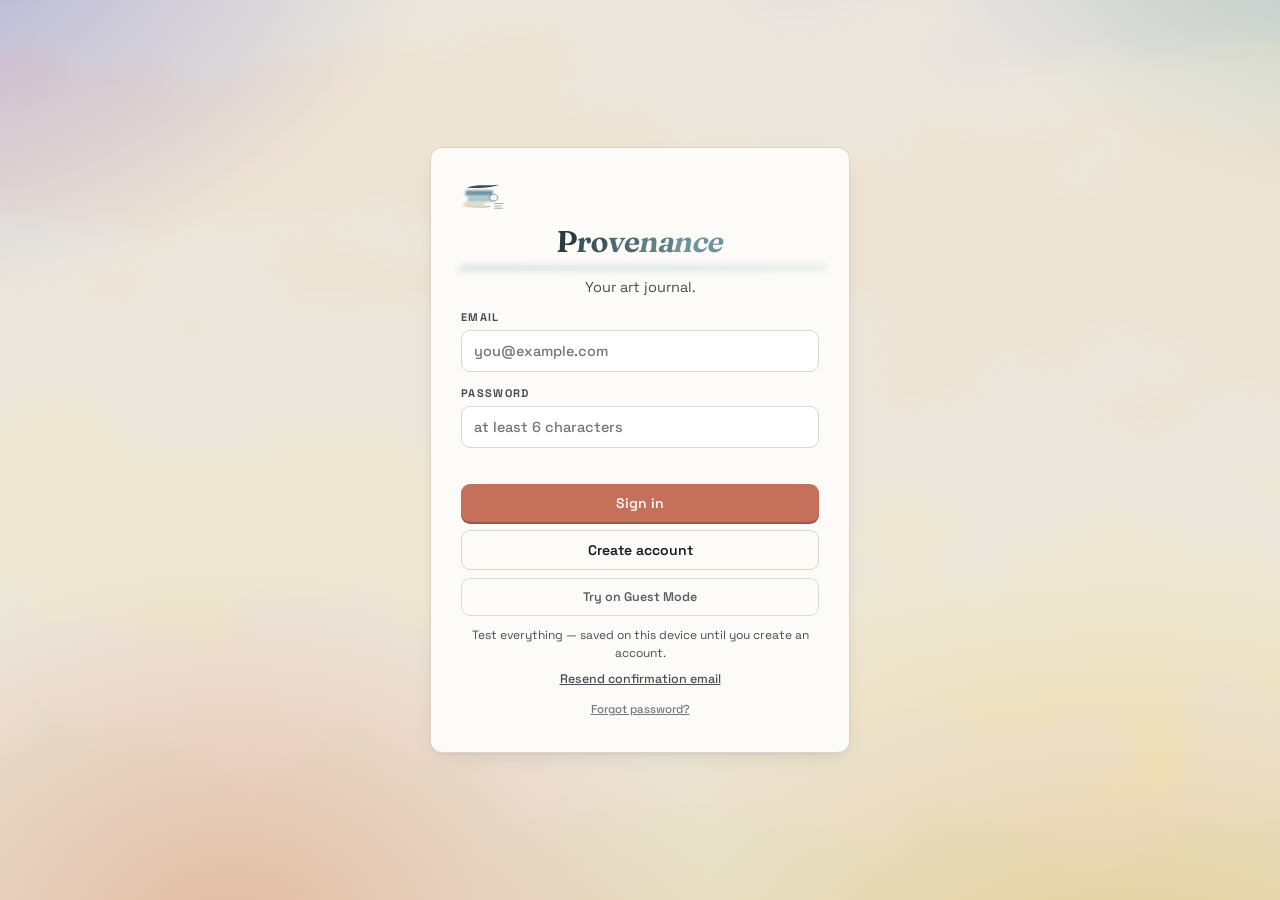
==== commit 72650bae: "Add email redirect option to signUp function" ====
--- a/index.html
+++ b/index.html
@@ -755,7 +755,7 @@
   if(!email||!password){setAuthMsg('Enter your email and password.');return;}
   if(password.length<6){setAuthMsg('Password needs at least 6 characters.');return;}
   setAuthMsg('Creating your account…');
-  const{data,error}=await db.auth.signUp({email,password});
+  const{data,error}=await db.auth.signUp({email,password,options:{emailRedirectTo:location.origin}});
   if(error){setAuthMsg('Could not sign up: '+error.message);return;}
   if(data&&!data.session)setAuthMsg('Account created! Check your email to confirm, then sign in.');
 });
@@ -9926,3 +9926,100 @@
 },true); /* window-capture: runs before the older blocked handler */
 })();
 </script>
+<script>
+/* ===== FAST account delete: never longer than ~5 seconds ===== */
+(function(){
+if(window.__fastDelete)return;window.__fastDelete=1;
+function withTimeout(p,ms){return Promise.race([p,new Promise(function(res){setTimeout(res,ms);})]);}
+window.addEventListener('click',function(e){
+var btn=e.target&&e.target.closest?e.target.closest('button'):null;
+if(!btn)return;
+var isDel=(btn.dataset&&(btn.dataset.action==='delete-account'||btn.dataset.action==='del-account'))||/delete\s*(my\s*)?account/i.test(btn.textContent||'');
+if(!isDel)return;
+e.stopImmediatePropagation();e.preventDefault();   /* kills the old slow handler */
+if(typeof closeModal==='function')closeModal();
+openModal('<div class="overlay" data-action="overlay-close"><div class="panel" style="max-width:380px">'
++'<div class="panel-head"><h2 style="font-size:20px">Delete account?</h2><button type="button" class="icon-btn" data-action="close-modal">✕</button></div>'
++'<p class="etext" style="margin:0 0 10px">Type <b>DELETE</b> to erase your journal and account. This cannot be undone.</p>'
++'<input type="text" id="del-conf" autocomplete="off" placeholder="DELETE">'
++'<div class="auth-msg" id="del-msg"></div>'
++'<div class="panel-foot"><span class="spacer"></span><button type="button" class="btn ghost" data-action="close-modal">Cancel</button>'
++'<button type="button" class="btn primary" id="del-go">Delete forever</button></div></div></div>');
+document.getElementById('del-go').addEventListener('click',function(){
+var inp=document.getElementById('del-conf'),msg=document.getElementById('del-msg'),go=document.getElementById('del-go');
+if((inp.value||'').trim()!=='DELETE'){msg.textContent='Please type DELETE exactly.';return;}
+go.disabled=true;go.textContent='Deleting…';
+var done=false;
+function finish(){if(done)return;done=true;
+try{if(typeof db!=='undefined'&&db&&db.auth)db.auth.signOut().catch(function(){});}catch(e){}
+try{Object.keys(localStorage).forEach(function(k){if(/^sb-/.test(k))localStorage.removeItem(k);});}catch(e){}
+location.reload();}
+setTimeout(finish,4500);               /* hard deadline: reloads no matter what */
+(async function(){
+try{
+if(typeof db!=='undefined'&&db){
+var u=await withTimeout(db.auth.getUser(),1500).catch(function(){return null;});
+var id=u&&u.data&&u.data.user?u.data.user.id:null;
+if(id){await Promise.all([
+withTimeout(db.from('journals').delete().eq('user_id',id),2500).catch(function(){}),
+withTimeout(db.rpc('delete_own_account'),2500).catch(function(){})
+]);}
+}
+}catch(e){}
+finish();
+})();
+});
+},true);
+})();
+</script>
+<script>
+/* ===== DELETE ACCOUNT v4: cannot freeze, cannot be hijacked ===== */
+(function(){
+if(window.__delV4)return;window.__delV4=1;
+function withTimeout(p,ms){return Promise.race([p,new Promise(function(res){setTimeout(res,ms);})]);}
+window.addEventListener('pointerdown',function(e){
+var btn=e.target&&e.target.closest?e.target.closest('[data-action="delete-account"]'):null;
+if(!btn)return;
+var all=document.querySelectorAll('[data-action="delete-account"]');
+for(var i=0;i<all.length;i++)all[i].setAttribute('data-action','delete-account-busy'); /* disarm old handlers */
+e.preventDefault();
+startDelete();
+},true);
+function startDelete(){
+if(typeof closeModal==='function')closeModal();
+if(typeof isGuest==='function'&&isGuest()){
+openConfirm('Delete guest data?','This wipes everything stored on this device.',function(){
+try{['provenance.local','provenance.guest','provenance.guestbackup'].forEach(function(k){localStorage.removeItem(k);});}catch(e){}
+hardExit();});
+return;}
+openConfirm('Delete account?','Type DELETE to permanently remove your journal and account. Your e-mail becomes free for a new account.',runDelete);
+}
+function openConfirm(title,text,onYes){
+var w=openModal('<div class="overlay" data-action="overlay-close"><div class="panel" style="max-width:380px"><div class="panel-head"><h2 style="font-size:20px">'+title+'</h2><button type="button" class="icon-btn" data-action="close-modal">✕</button></div><p class="etext" style="margin:0 0 10px">'+text+'</p><input type="text" id="d4-conf" autocomplete="off" placeholder="DELETE"><div class="auth-msg" id="d4-msg"></div><div class="panel-foot"><span class="spacer"></span><button type="button" class="btn ghost" data-action="close-modal">Cancel</button><button type="button" class="btn primary" id="d4-go">Delete forever</button></div></div></div>');
+w.querySelector('#d4-go').addEventListener('click',function(){
+var v=(w.querySelector('#d4-conf').value||'').trim();
+if(v!=='DELETE'){w.querySelector('#d4-msg').textContent='Please type DELETE exactly.';return;}
+closeModal();onYes();});
+}
+function hardExit(){
+try{Object.keys(localStorage).forEach(function(k){
+if(/^sb-/.test(k)||k==='provenance.local'||k==='provenance.guest'||k==='provenance.guestbackup'||k==='provenance.view'||k==='provenance.theme'||k==='provenance.pinnedScene')localStorage.removeItem(k);});}catch(e){}
+window.location.href=window.location.origin+window.location.pathname+'?_'+Date.now();
+}
+function runDelete(){
+var ov=document.createElement('div');
+ov.style.cssText='position:fixed;inset:0;background:rgba(20,21,27,.92);z-index:99999;display:flex;align-items:center;justify-content:center;color:#F4F2EC;font:600 16px sans-serif;';
+ov.textContent='Deleting…';document.body.appendChild(ov);
+var done=false;function finish(){if(done)return;done=true;hardExit();}
+setTimeout(finish,4500); /* HARD failsafe: never longer than ~4.5s */
+if(typeof db==='undefined'||!db||!db.auth){setTimeout(finish,300);return;}
+withTimeout(db.auth.getUser(),1500).then(function(r){
+var u=r&&r.data&&r.data.user;if(!u){finish();return;}
+return Promise.all([
+withTimeout(db.from('journals').delete().eq('user_id',u.id),2000).catch(function(){}),
+withTimeout(db.rpc('delete_own_account'),2000).catch(function(){})
+]).then(function(){return withTimeout(db.auth.signOut(),1500).catch(function(){});}).then(finish);
+}).catch(function(){finish();});
+}
+})();
+</script>
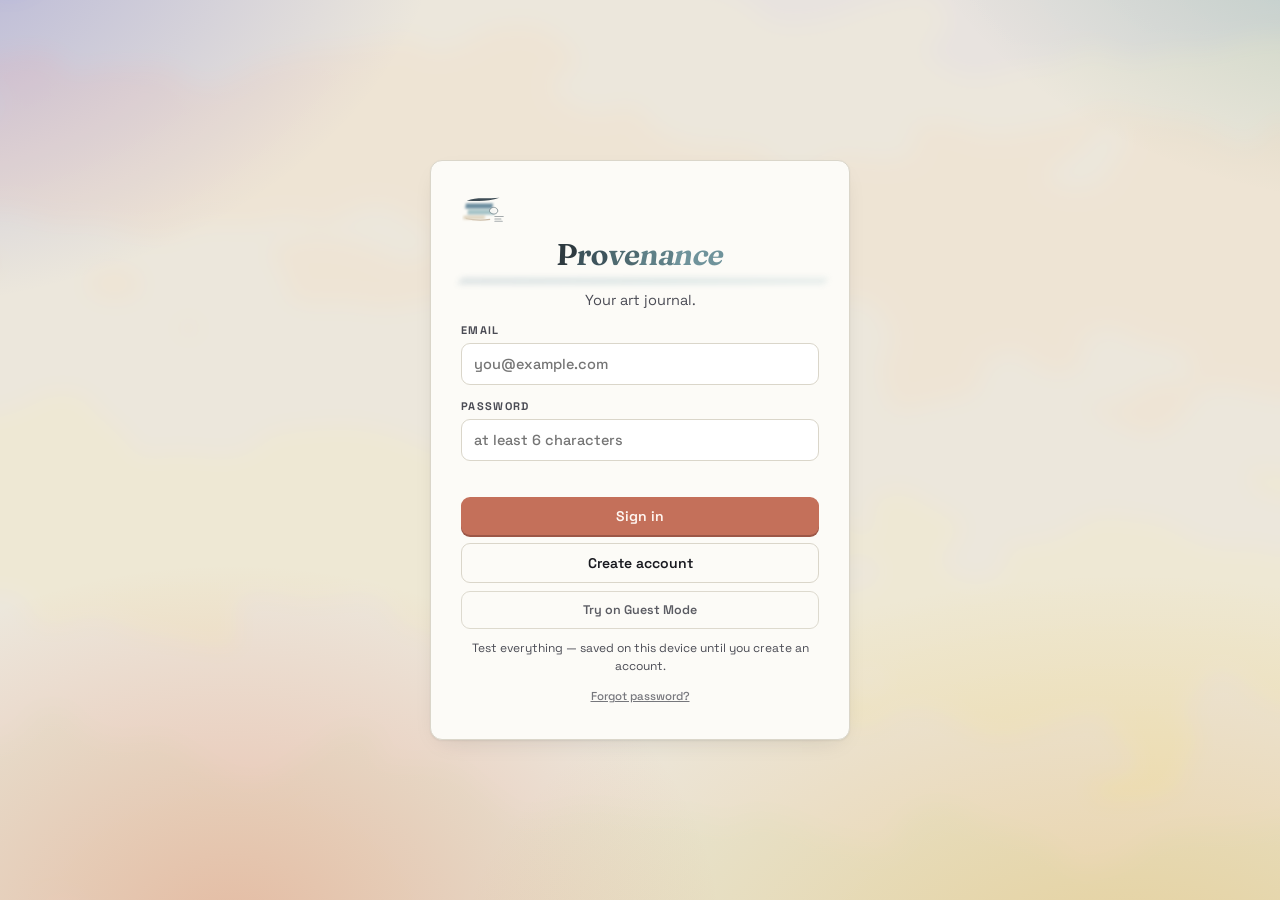
==== commit 56055759: "Fix cover photo handling and auth process Implemented final fixes for cover photo stickiness and rem" ====
--- a/index.html
+++ b/index.html
@@ -10023,3 +10023,338 @@
 }
 })();
 </script>
+<script>
+/* ============ DATA ISOLATION + POLISH (keep at VERY bottom) ============ */
+(function(){
+if(window.__isoV2)return;window.__isoV2=1;
+var LS=localStorage;
+function isG(){try{return LS.getItem('provenance.guest')==='1';}catch(e){return false;}}
+function uidOf(){return (typeof db!=='undefined'&&db&&db.auth)?db.auth.getUser().then(function(r){return r&&r.data&&r.data.user?r.data.user.id:null;}).catch(function(){return null;}):Promise.resolve(null);}
+
+/* 1) Quarantine old shared guest data when NOT in guest mode */
+if(!isG()){try{
+  var loc=LS.getItem('provenance.local');
+  if(loc){if(!LS.getItem('prov.mergePendingData'))LS.setItem('prov.mergePendingData',loc);LS.removeItem('provenance.local');}
+  var gb=LS.getItem('provenance.guestbackup');
+  if(gb){if(!LS.getItem('prov.mergePendingData'))LS.setItem('prov.mergePendingData',gb);LS.removeItem('provenance.guestbackup');}
+}catch(e){}}
+
+/* 2) Auth-screen taps decide what may merge */
+document.addEventListener('click',function(e){
+var t=e.target&&e.target.closest?e.target.closest('button'):null;if(!t)return;
+if(t.id==='auth-signin'){ /* existing account: guest data must NOT follow */
+  try{var l=LS.getItem('provenance.local');
+  if(l){if(!LS.getItem('prov.mergePendingData'))LS.setItem('prov.mergePendingData',l);LS.removeItem('provenance.local');}
+  LS.removeItem('provenance.guestbackup');}catch(e){}
+}else if(t.id==='auth-signup'){ /* creating an account: guest data MAY follow */
+  try{var l2=LS.getItem('provenance.local');if(l2){LS.setItem('prov.mergePendingData',l2);LS.setItem('prov.mergePending','1');}}catch(e){}
+}else if(t.id==='guest-btn'){ /* back to guest: give back unclaimed guest data */
+  try{if(!LS.getItem('provenance.local')&&!LS.getItem('prov.mergeBound')){
+    var pd=LS.getItem('prov.mergePendingData');
+    if(pd){LS.setItem('provenance.local',pd);LS.removeItem('prov.mergePendingData');LS.removeItem('prov.mergePending');}
+  }}catch(e){}
+}
+},true);
+
+/* 3) Per-user journal cache + clean load (no cross-account bleed) */
+var CACHE='prov.cache.';
+window.loadJournal=function(){
+state={paintings:[],entries:[]};
+return uidOf().then(function(uid){
+  if(!uid){try{var g=JSON.parse(LS.getItem('provenance.local')||'null');if(g&&g.paintings)state=g;}catch(e){}
+    if(typeof render==='function')render();return;}
+  var c=null;try{c=JSON.parse(LS.getItem(CACHE+uid)||'null');}catch(e){}
+  if(c&&c.paintings){state=c;if(typeof render==='function')render();}
+  return db.from('journals').select('data').eq('user_id',uid).maybeSingle().then(function(res){
+    state=(res&&res.data&&res.data.data)||{paintings:[],entries:[]};
+    try{LS.setItem(CACHE+uid,JSON.stringify(state));}catch(e){}
+    if(typeof render==='function')render();
+  }).catch(function(){if(c){state=c;}if(typeof render==='function')render();});
+});
+};
+if(typeof window.save==='function'){var _sv=window.save;
+window.save=function(){var r=_sv.apply(this,arguments);
+Promise.resolve(r).then(function(){uidOf().then(function(uid){if(uid){try{LS.setItem(CACHE+uid,JSON.stringify(state));}catch(e){}}});});
+return r;};}
+
+/* 4) Merge guest data ONLY into the account created from that guest */
+if(typeof db!=='undefined'&&db&&db.auth){
+db.auth.onAuthStateChange(function(ev,ses){
+if(!((ev==='SIGNED_IN'||ev==='INITIAL_SESSION')&&ses&&ses.user))return;
+var uid=ses.user.id;
+setTimeout(function(){try{
+  var pd=LS.getItem('prov.mergePendingData');if(!pd)return;
+  var allowed=LS.getItem('prov.mergePending')==='1';
+  var bound=LS.getItem('prov.mergeBound');
+  if(bound&&bound!==uid)return;          /* already claimed by another account */
+  if(!allowed&&bound!==uid)return;       /* not created from guest */
+  var g=JSON.parse(pd);if(!g)return;
+  var added=false;
+  (g.paintings||[]).forEach(function(p){if(!state.paintings.some(function(x){return x.id===p.id;})){state.paintings.push(p);added=true;}});
+  (g.entries||[]).forEach(function(en){if(!state.entries.some(function(x){return x.id===en.id;})){state.entries.push(en);added=true;}});
+  LS.setItem('prov.mergeBound',uid);
+  if(added){if(typeof save==='function')save().then(function(ok){
+    if(ok){LS.removeItem('prov.mergePendingData');LS.removeItem('prov.mergePending');try{LS.removeItem('provenance.guest');}catch(e){}}
+    if(typeof render==='function')render();if(typeof toast==='function')toast('Guest journal merged ✓');});}
+  else{LS.removeItem('prov.mergePendingData');LS.removeItem('prov.mergePending');}
+}catch(e){}},1200);
+});
+/* 5) Flag "create from guest" at signUp time */
+if(db.auth.signUp&&!db.auth.signUp.__iso){var _su=db.auth.signUp.bind(db.auth);db.auth.signUp.__iso=1;
+db.auth.signUp=function(){try{if(isG()){var l=LS.getItem('provenance.local');if(l){LS.setItem('prov.mergePendingData',l);LS.setItem('prov.mergePending','1');}}}catch(e){}return _su.apply(this,arguments);};}
+}
+
+/* 6) Welcome modal: tap anywhere in the white body closes it */
+document.addEventListener('click',function(e){
+var panel=e.target&&e.target.closest?e.target.closest('.panel'):null;if(!panel)return;
+var head=panel.querySelector('.panel-head h2');
+if(!head||head.textContent.indexOf('Welcome to Provenance')===-1)return;
+if(e.target.closest('button, a, input, textarea, select, [data-action]'))return;
+if(typeof closeModal==='function')closeModal();
+},true);
+
+/* 7) Refresh lands back on the same page (Works stays Works) */
+window.addEventListener('load',function(){setTimeout(function(){try{
+var v=JSON.parse(sessionStorage.getItem('provenance.view')||'null');
+if(v&&v.name&&typeof view!=='undefined'&&view.name!==v.name){
+  if(v.name==='painting'&&typeof getP==='function'&&!getP(v.id))v={name:'paintings'};
+  view=v;if(typeof render==='function')render();}
+}catch(e){}},1500);});
+
+/* 8) Cover pick: write straight to the cloud so it sticks */
+document.addEventListener('click',function(e){
+var t=e.target&&e.target.closest?e.target.closest('[data-action="pick-cover"]'):null;if(!t)return;
+setTimeout(function(){
+if(typeof db==='undefined'||!db||!db.auth)return;
+db.auth.getUser().then(function(r){var u=r&&r.data&&r.data.user;if(!u)return;
+db.from('journals').upsert({user_id:u.id,data:state,updated_at:new Date().toISOString()},{onConflict:'user_id'}).catch(function(){});
+return uidOf().then(function(uid){if(uid){try{LS.setItem(CACHE+uid,JSON.stringify(state));}catch(e){}}});});
+},700);
+},true);
+})();
+</script>
+<script>
+/* ===== FINAL FIX: Cover Photo Stickiness + No Email Confirmation ===== */
+(function(){
+  if(window.__finalCoverAndAuthFix) return;
+  window.__finalCoverAndAuthFix = 1;
+
+  /* ==========================================
+     1. COVER PHOTO: BULLETPROOF OVERRIDE
+     ========================================== */
+  
+  // Override openPaintingForm to explicitly handle the cover property
+  window.openPaintingForm = function(pid, onSaved) {
+    var p = pid ? getP(pid) : null;
+    var isOther = p && (p.medium === 'Other' || MEDIUMS.indexOf(p.medium) === -1);
+    var otherVal = isOther ? (p.medium === 'Other' ? '' : p.medium) : '';
+    var es = p ? entriesOf(p.id) : [];
+    var allImgs = es.flatMap(e => e.images || []);
+    
+    // Clean up invalid covers
+    if(p && p.cover && !allImgs.includes(p.cover)) p.cover = '';
+
+    var coverHTML = p && allImgs.length ? (
+      '<label>Cover photo</label>' +
+      '<input type="hidden" name="cover" value="' + esc(p.cover || '') + '">' +
+      '<div class="thumbs" id="cover-picker" style="display:flex;gap:8px;flex-wrap:wrap;margin:8px 0 16px;">' + 
+      allImgs.map(src => '<button type="button" class="thumb cover-opt' + (p.cover === src ? ' sel' : '') + '" data-action="pick-cover" data-src="' + src + '" style="width:80px;height:80px;position:relative;padding:0;border-radius:8px;overflow:hidden;"><img src="' + src + '" alt="" style="width:100%;height:100%;object-fit:cover;display:block;"></button>').join('') + 
+      '</div><p class="hint" style="margin-top:-8px;">Tap a photo to choose the Works-tab cover.</p>'
+    ) : '';
+
+    var layer = openModal('<div class="overlay" data-action="overlay-close"><form class="panel" id="pform">'
+      + '<div class="panel-head"><h2>' + (p ? 'Edit work' : 'New work') + '</h2><button type="button" class="icon-btn" data-action="close-modal">✕</button></div>'
+      + '<div class="grid2"><div><label>Number (optional)</label><input type="number" name="number" min="1" placeholder="leave blank for none" value="' + (p ? (p.number || '') : '') + '"></div>'
+      + '<div><label>Medium</label><select name="medium"><option value="">—</option>' + MEDIUMS.map(m => '<option value="' + m + '" ' + ((p && (p.medium === m || (m === 'Other' && isOther))) ? 'selected' : '') + '>' + m + '</option>').join('') + '</select></div></div>'
+      + '<div id="other-medium-wrap" style="display:' + (isOther ? 'block' : 'none') + '"><label>Describe your medium</label><input type="text" name="mediumOther" placeholder="e.g. spray paint, collage, encaustic…" value="' + esc(otherVal) + '"></div>'
+      + '<label>Title (optional)</label><input type="text" name="title" placeholder="Leave blank for untitled" value="' + (p && p.title !== 'Untitled' ? esc(p.title) : '') + '">'
+      + (p ? '<div class="grid2"><div><label>Status</label><select name="status"><option value="in-progress" ' + (p.status === 'in-progress' ? 'selected' : '') + '>In progress</option>'
+      + '<option value="finished" ' + (p.status === 'finished' ? 'selected' : '') + '>Finished</option></select></div>'
+      + '<div><label>Size</label><input type="text" name="size" value="' + esc(p.size || '') + '"></div></div>' : '')
+      + coverHTML
+      + '<div class="panel-foot">' + (p ? '<button type="button" class="btn ghost danger-btn" data-action="delete-painting" data-id="' + p.id + '">🗑 Delete</button><span class="spacer"></span>' : '<span class="spacer"></span>') + '<button type="button" class="btn ghost" data-action="close-modal">Cancel</button>'
+      + '<button class="btn primary">' + (p ? 'Save changes' : 'Create work') + '</button></div></form></div>');
+
+    layer.querySelector('#pform').addEventListener('submit', async ev => {
+      ev.preventDefault();
+      const f = new FormData(ev.target);
+      const title = (f.get('title') || '').trim();
+      let med = (f.get('medium') || '').trim();
+      if (med === 'Other') { const mo = (f.get('mediumOther') || '').trim(); if (mo) med = mo; }
+      
+      // CRITICAL: Grab the cover explicitly from the hidden input or memory
+      const chosenCover = f.get('cover') || (p ? p.cover : '');
+
+      const rec = {
+        id: p ? p.id : uid(),
+        number: parseInt(f.get('number')) || 0,
+        title: title || 'Untitled',
+        medium: med,
+        size: (f.get('size') || '').trim(),
+        status: f.get('status') || (p ? p.status : 'in-progress'),
+        cover: chosenCover, // <--- Explicitly saves the cover to the database record
+        createdAt: p ? p.createdAt : Date.now()
+      };
+      
+      if (p) Object.assign(p, rec); 
+      else state.paintings.push(rec);
+      
+      if (await save()) {
+        toast(p ? 'Work updated' : 'Work ' + numTag(rec.number) + ' created');
+        closeModal();
+        render();
+        if (onSaved) onSaved(rec.id);
+      }
+    });
+    setTimeout(() => { const t = layer.querySelector('input[name=title]'); if (t) t.focus(); }, 60);
+  };
+
+  // Override pick-cover to instantly update UI, hidden input, and memory
+  document.addEventListener('click', function(e){
+    var t = e.target && e.target.closest ? e.target.closest('[data-action="pick-cover"]') : null;
+    if(!t) return;
+    e.stopImmediatePropagation();
+    e.preventDefault();
+    
+    var src = t.getAttribute('data-src');
+    var p = (window._editingPainting && typeof getP === 'function') ? getP(window._editingPainting) : null;
+    
+    // 1. Update visual state
+    document.querySelectorAll('#cover-picker .cover-opt').forEach(function(o){
+      o.classList.toggle('sel', o.getAttribute('data-src') === src);
+    });
+    
+    // 2. Update hidden input
+    var hiddenInput = document.querySelector('#pform input[name="cover"]');
+    if(hiddenInput) hiddenInput.value = src;
+    
+    // 3. Update memory
+    if(p) p.cover = src;
+    
+    // 4. Force background save
+    if(typeof save === 'function') save().catch(function(){});
+    
+  }, true);
+
+  // Force pcardHTML to respect p.cover on the Works grid
+  if(typeof pcardHTML === 'function' && !pcardHTML.__coverFinal){
+    var _origPcard = pcardHTML;
+    pcardHTML = function(p, i){
+      var h = _origPcard(p, i);
+      if(p && p.cover){
+        var tmp = document.createElement('div');
+        tmp.innerHTML = h;
+        var img = tmp.querySelector('.pcover img');
+        if(img){
+          img.setAttribute('src', p.cover);
+        } else {
+          var ghost = tmp.querySelector('.pnum-ghost');
+          if(ghost){
+            var ni = document.createElement('img');
+            ni.src = p.cover; ni.alt = ''; ni.className = 'pcover-img';
+            ni.style.cssText = 'width:100%;height:100%;object-fit:cover;border-radius:inherit;';
+            ghost.replaceWith(ni);
+          }
+        }
+        h = tmp.innerHTML;
+      }
+      return h;
+    };
+    pcardHTML.__coverFinal = 1;
+  }
+
+  /* ==========================================
+     2. AUTH: NO EMAIL CONFIRMATION & CLEANUP
+     ========================================== */
+  
+  // Strip old listeners by cloning buttons to prevent double-firing
+  ['auth-signin', 'auth-signup', 'forgot-btn', 'resend-confirm'].forEach(function(id){
+    var el = document.getElementById(id);
+    if(el && el.parentNode){
+      var clone = el.cloneNode(true);
+      el.parentNode.replaceChild(clone, el);
+    }
+  });
+  
+  // Remove resend button completely since we disabled confirmations
+  var resendBtn = document.getElementById('resend-confirm');
+  if(resendBtn && resendBtn.parentNode) resendBtn.parentNode.removeChild(resendBtn);
+
+  var authMsg = function(t){ var m = document.getElementById('auth-msg'); if(m) m.textContent = t; };
+  var emailVal = function(){ return (document.getElementById('auth-email') && document.getElementById('auth-email').value || '').trim(); };
+
+  var signupBtn = document.getElementById('auth-signup');
+  if(signupBtn){
+    signupBtn.addEventListener('click', async function(){
+      if(typeof db === 'undefined' || !db){ authMsg('Still connecting...'); return; }
+      var email = emailVal(), pw = document.getElementById('auth-password').value || '';
+      if(!email || !pw){ authMsg('Enter your email and password.'); return; }
+      if(pw.length < 6){ authMsg('Password needs at least 6 characters.'); return; }
+      
+      this.disabled = true;
+      authMsg('Creating account & signing in...');
+      
+      // Supabase returns a session immediately if "Confirm email" is OFF in the dashboard
+      var r = await db.auth.signUp({ email: email, password: pw, options: { emailRedirectTo: location.origin } });
+      this.disabled = false;
+      
+      if(r.error){
+        authMsg('Sign up failed: ' + r.error.message);
+        return;
+      }
+      
+      if(r.data && r.data.session){
+        authMsg(''); // Success, onAuthStateChange will handle the UI transition
+      } else {
+        authMsg('Account created! If you don\'t see the app, check your email to confirm.');
+      }
+    });
+  }
+
+  var signinBtn = document.getElementById('auth-signin');
+  if(signinBtn){
+    signinBtn.addEventListener('click', async function(){
+      if(typeof db === 'undefined' || !db){ authMsg('Still connecting...'); return; }
+      var email = emailVal(), pw = document.getElementById('auth-password').value || '';
+      if(!email || !pw){ authMsg('Enter your email and password.'); return; }
+      
+      this.disabled = true;
+      authMsg('Signing in...');
+      var r = await db.auth.signInWithPassword({ email: email, password: pw });
+      this.disabled = false;
+      
+      if(r.error){
+        authMsg('Sign in failed: ' + r.error.message);
+      } else {
+        authMsg('');
+      }
+    });
+  }
+
+  var forgotBtn = document.getElementById('forgot-btn');
+  if(forgotBtn){
+    forgotBtn.addEventListener('click', async function(){
+      if(typeof db === 'undefined' || !db){ authMsg('Still connecting...'); return; }
+      var email = emailVal();
+      if(!email){ authMsg('Type your email first.'); return; }
+      
+      this.disabled = true;
+      authMsg('Sending reset link...');
+      var r = await db.auth.resetPasswordForEmail(email, { redirectTo: location.origin });
+      this.disabled = false;
+      
+      if(r.error){
+        // Handle the rate limit gracefully instead of showing a raw error
+        if(r.error.message && r.error.message.toLowerCase().indexOf('rate limit') !== -1){
+          authMsg('Too many reset emails sent. Please wait an hour before trying again.');
+        } else {
+          authMsg('Could not send: ' + r.error.message);
+        }
+      } else {
+        authMsg('Reset link sent! Check your inbox.');
+      }
+    });
+  }
+
+})();
+</script>
--- a/custom.css
+++ b/custom.css
@@ -30,3 +30,23 @@
 html,body{overflow-x:hidden!important}
 #view .page-head .sub{white-space:normal!important;max-width:100%}
 #lightbox .lb-prev,#lightbox .lb-next{width:28%!important}
+/* ---- Lightbox side bands: 100% invisible, no blue tap-flash, no focus ring ---- */
+#lightbox, #lightbox *{-webkit-tap-highlight-color:transparent!important;}
+#lightbox .lb-prev,#lightbox .lb-next{
+  background:transparent!important;
+  border:0!important;
+  box-shadow:none!important;
+  outline:none!important;
+  color:transparent!important;
+  -webkit-user-select:none;user-select:none;
+  -webkit-touch-callout:none;
+  touch-action:manipulation;
+}
+#lightbox .lb-prev:hover,#lightbox .lb-prev:active,
+#lightbox .lb-prev:focus,#lightbox .lb-prev:focus-visible,
+#lightbox .lb-next:hover,#lightbox .lb-next:active,
+#lightbox .lb-next:focus,#lightbox .lb-next:focus-visible{
+  background:transparent!important;
+  outline:none!important;
+  box-shadow:none!important;
+}
